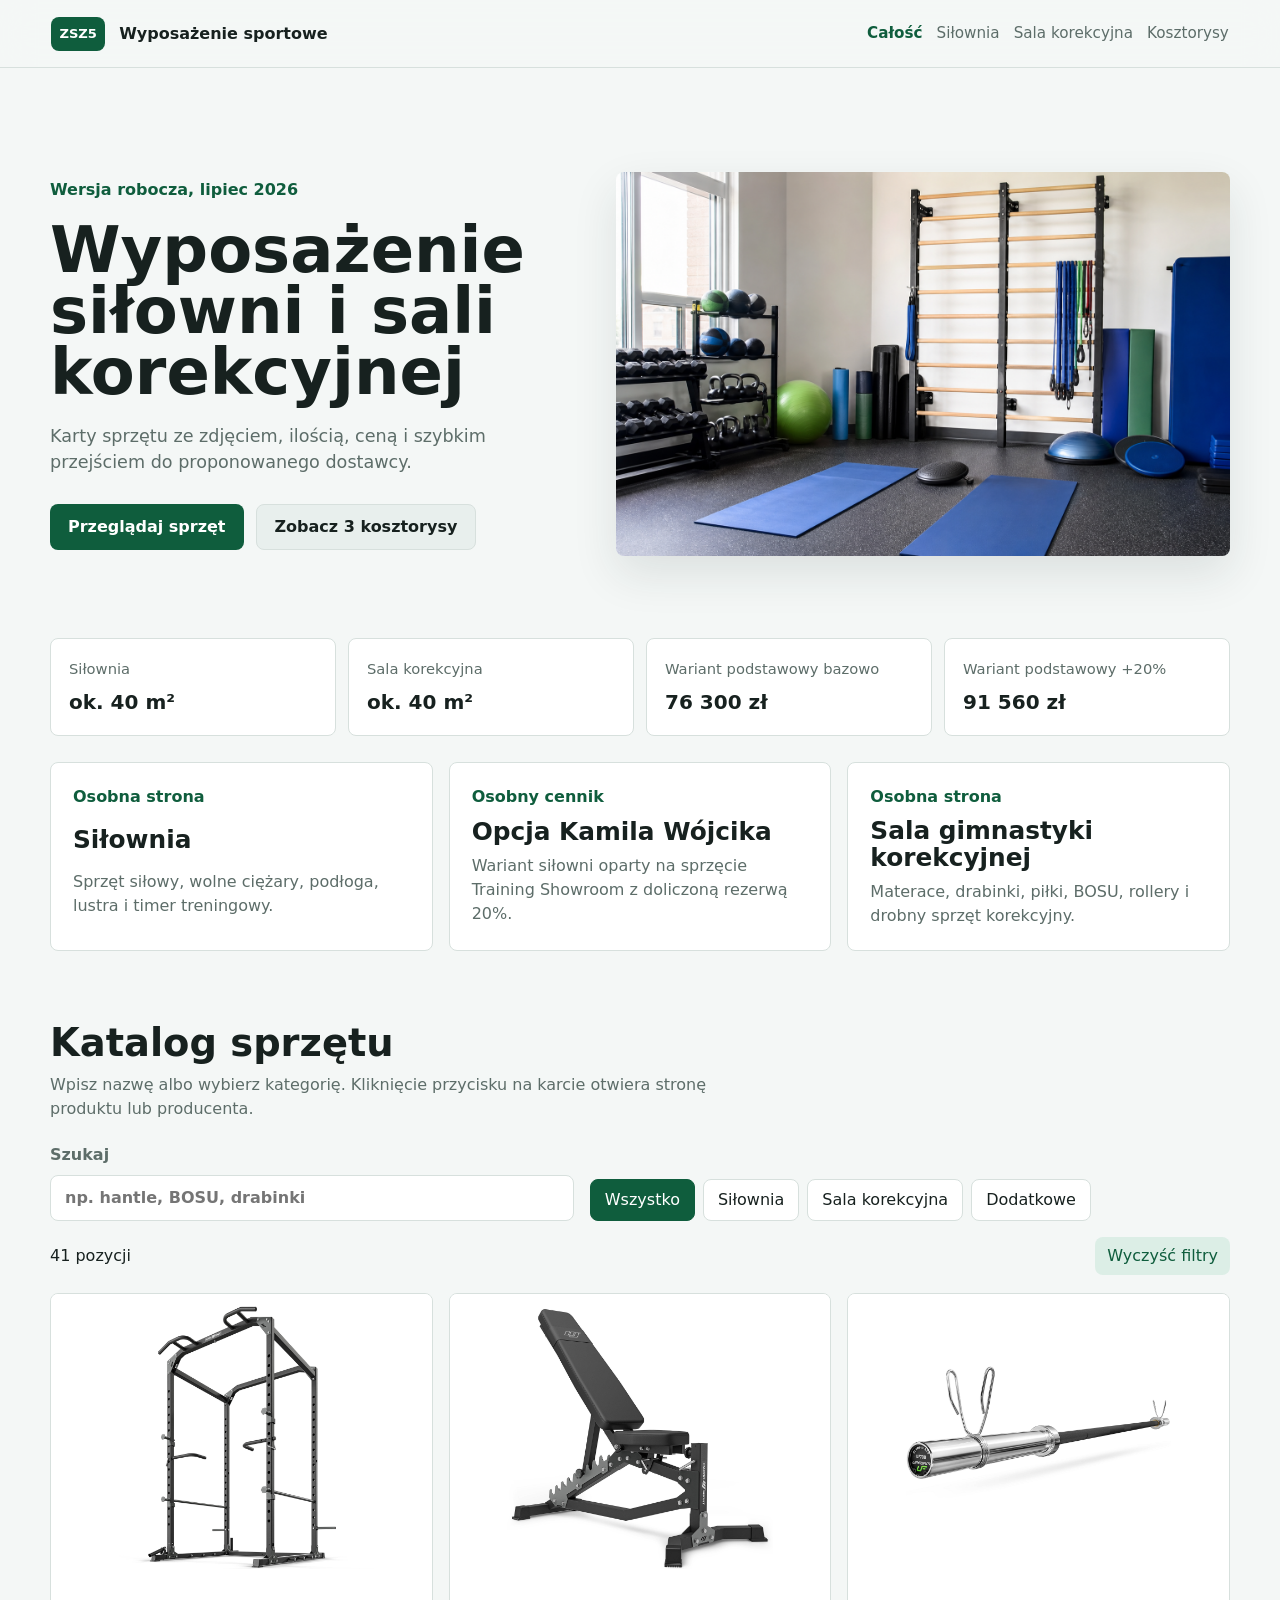
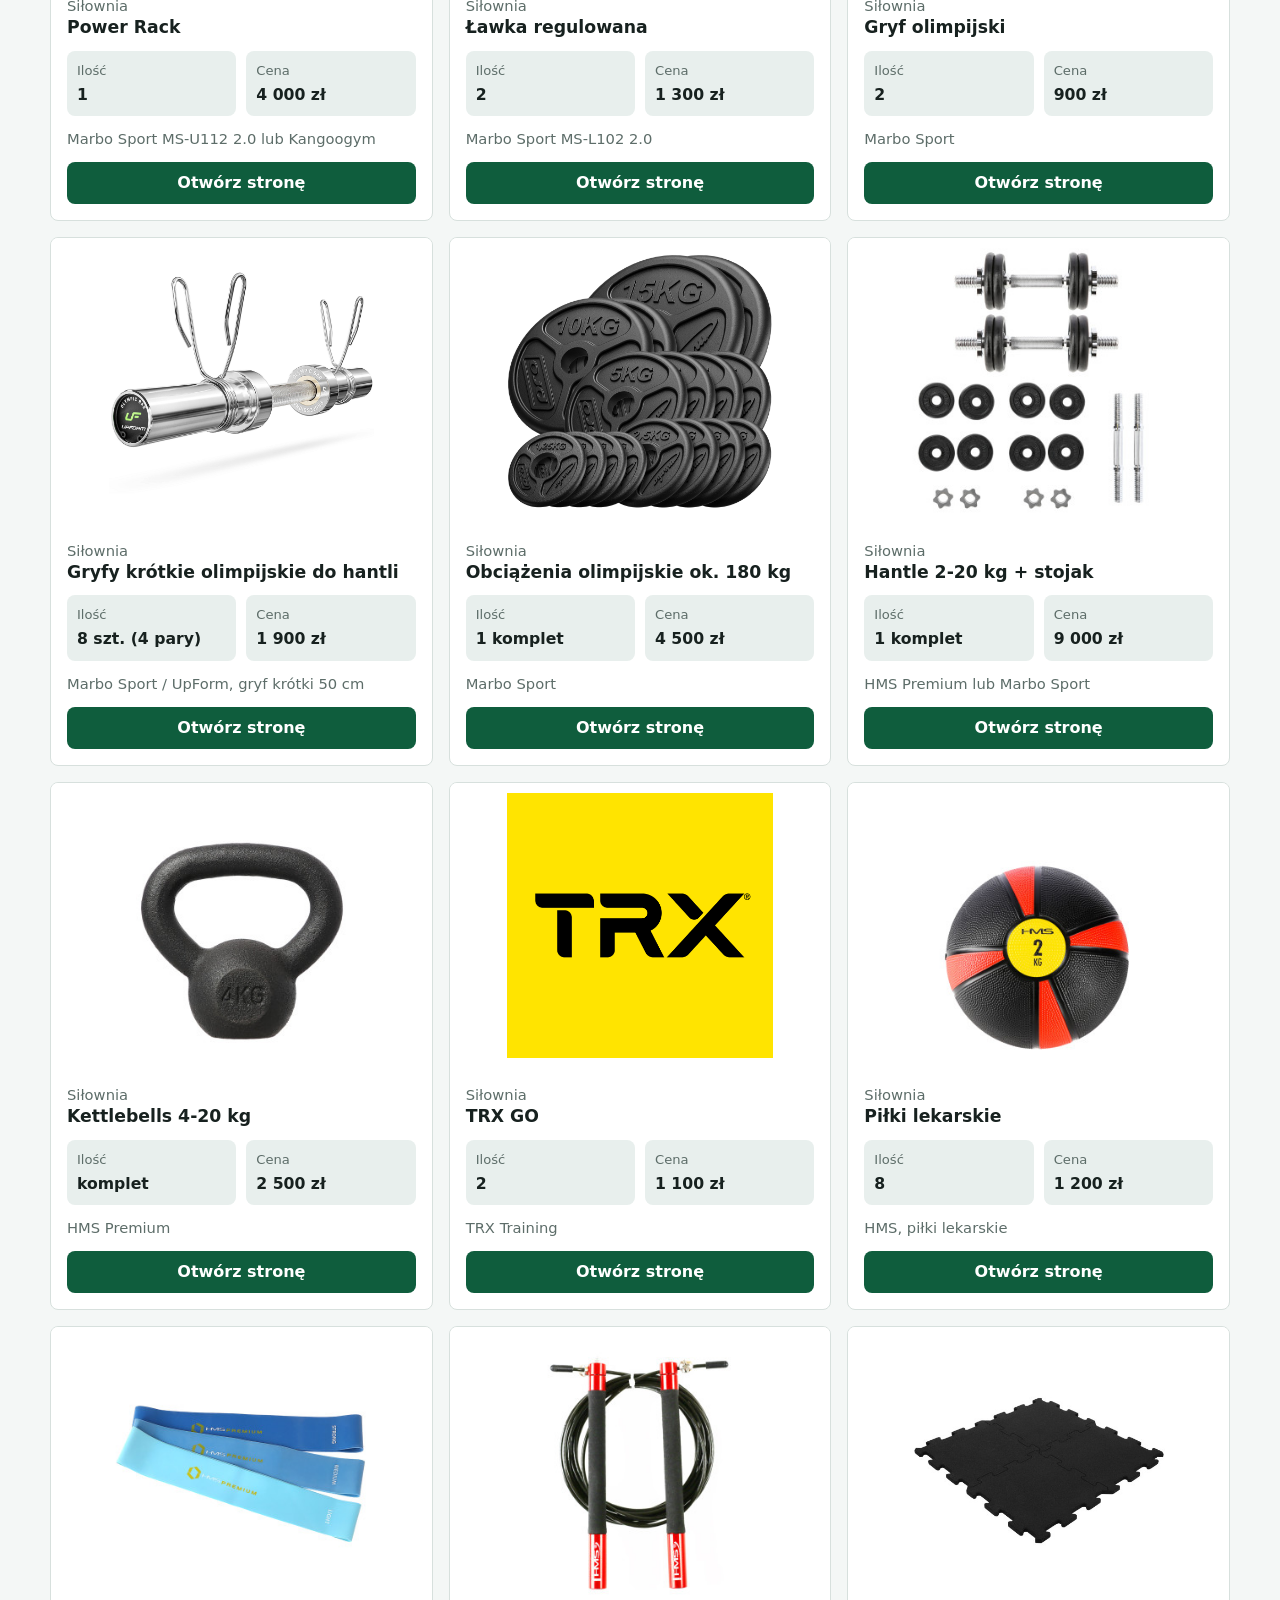
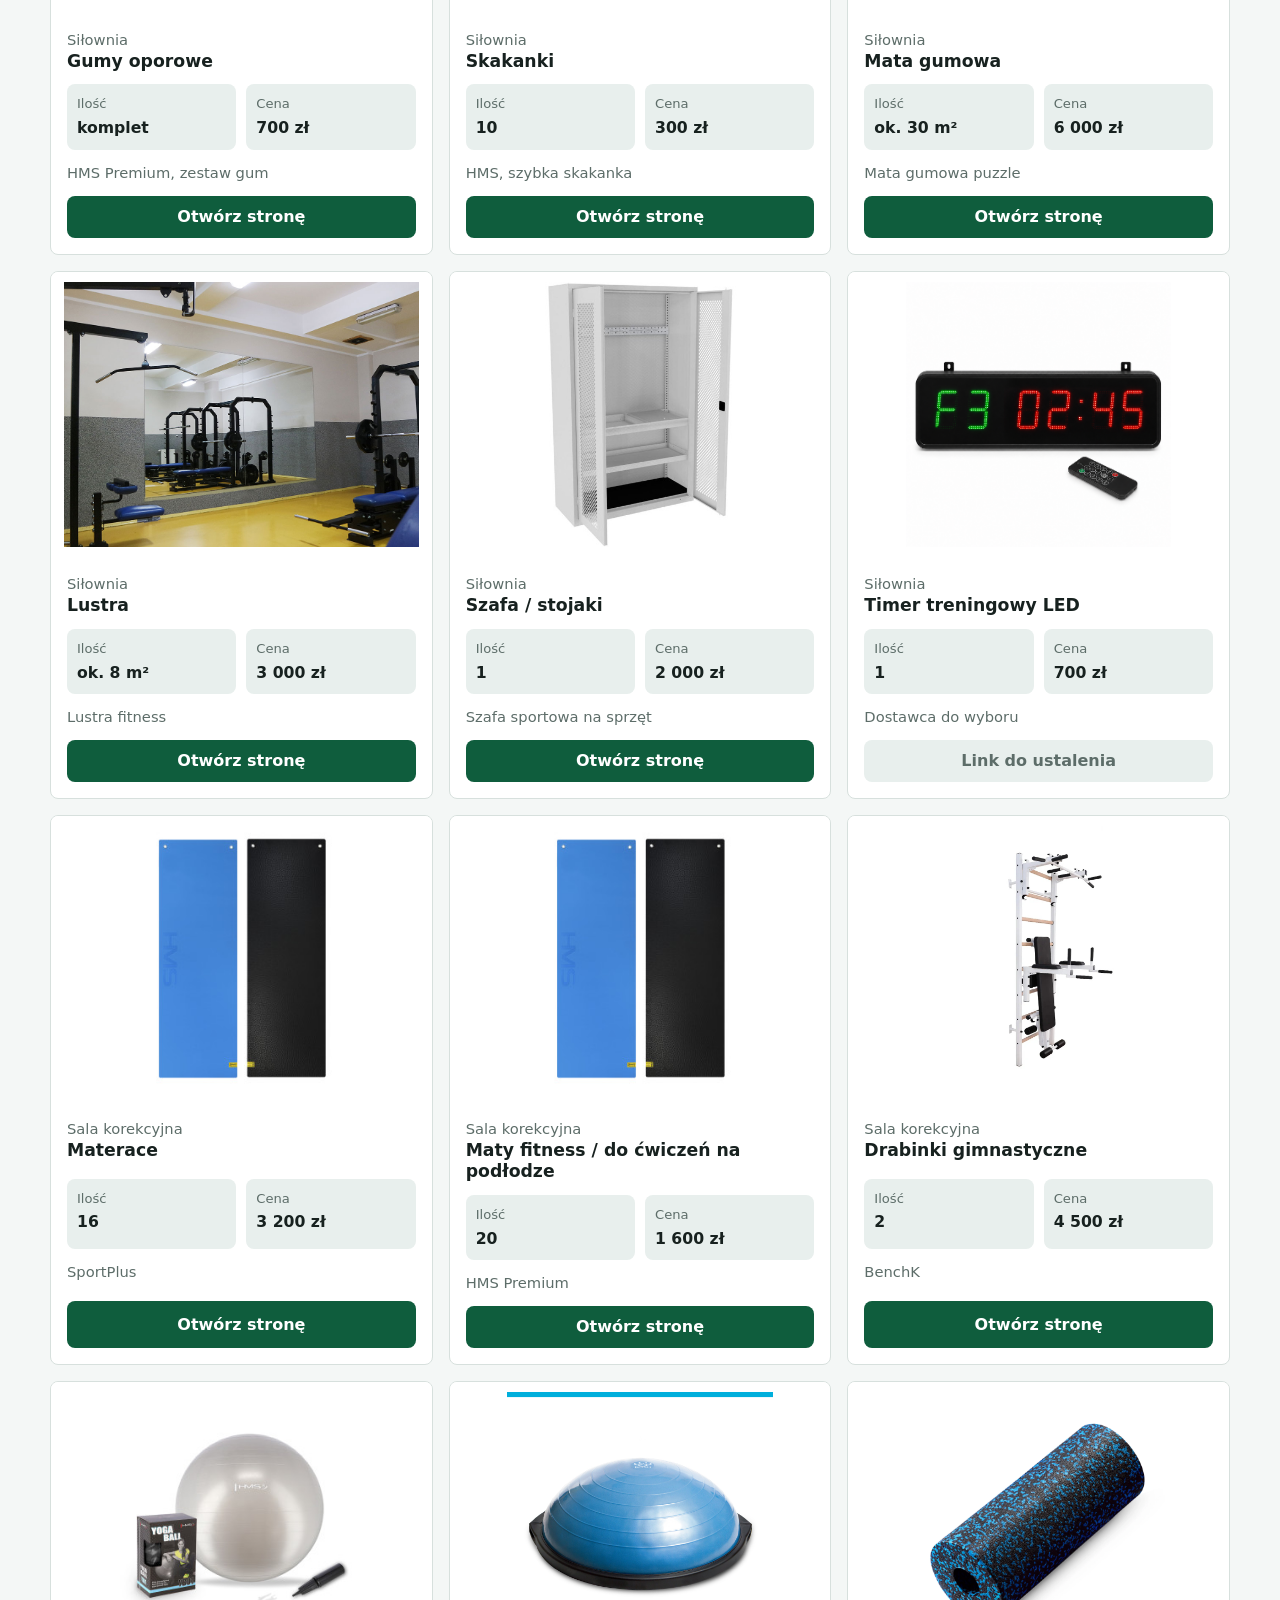
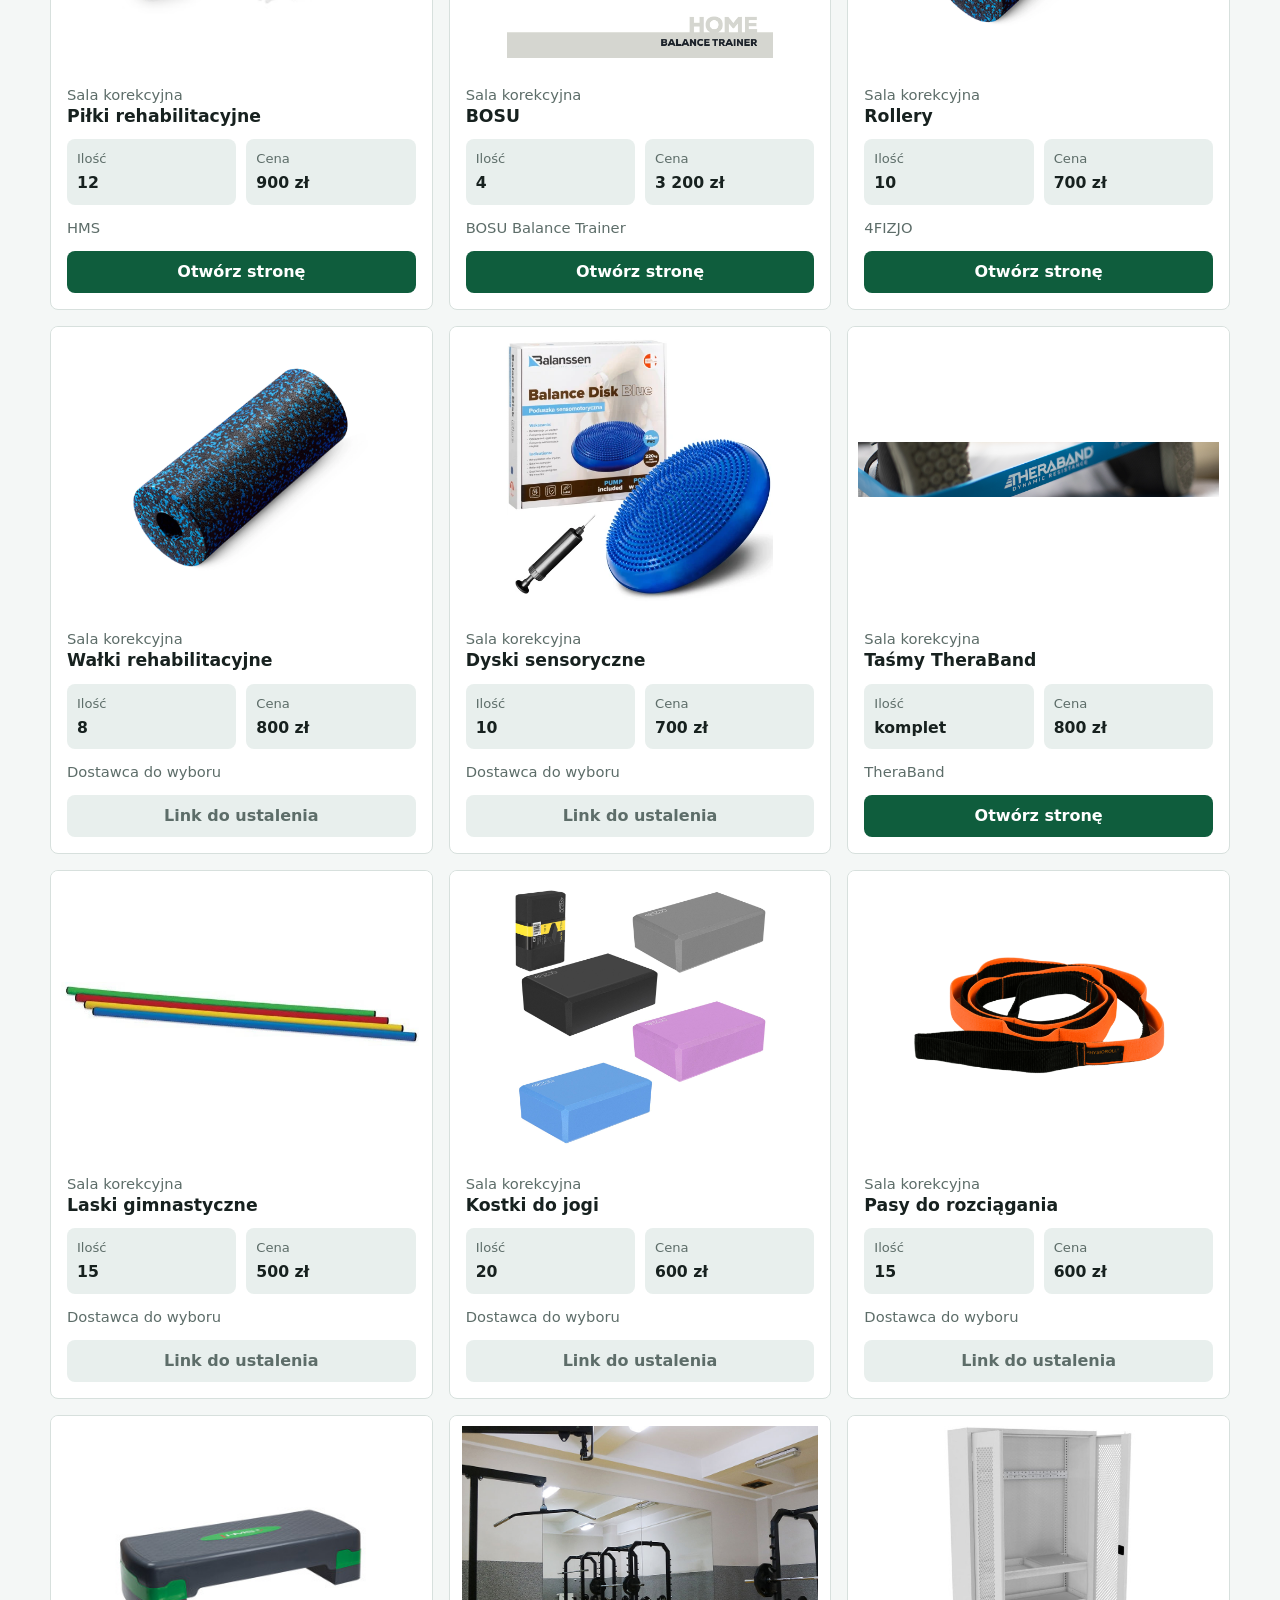
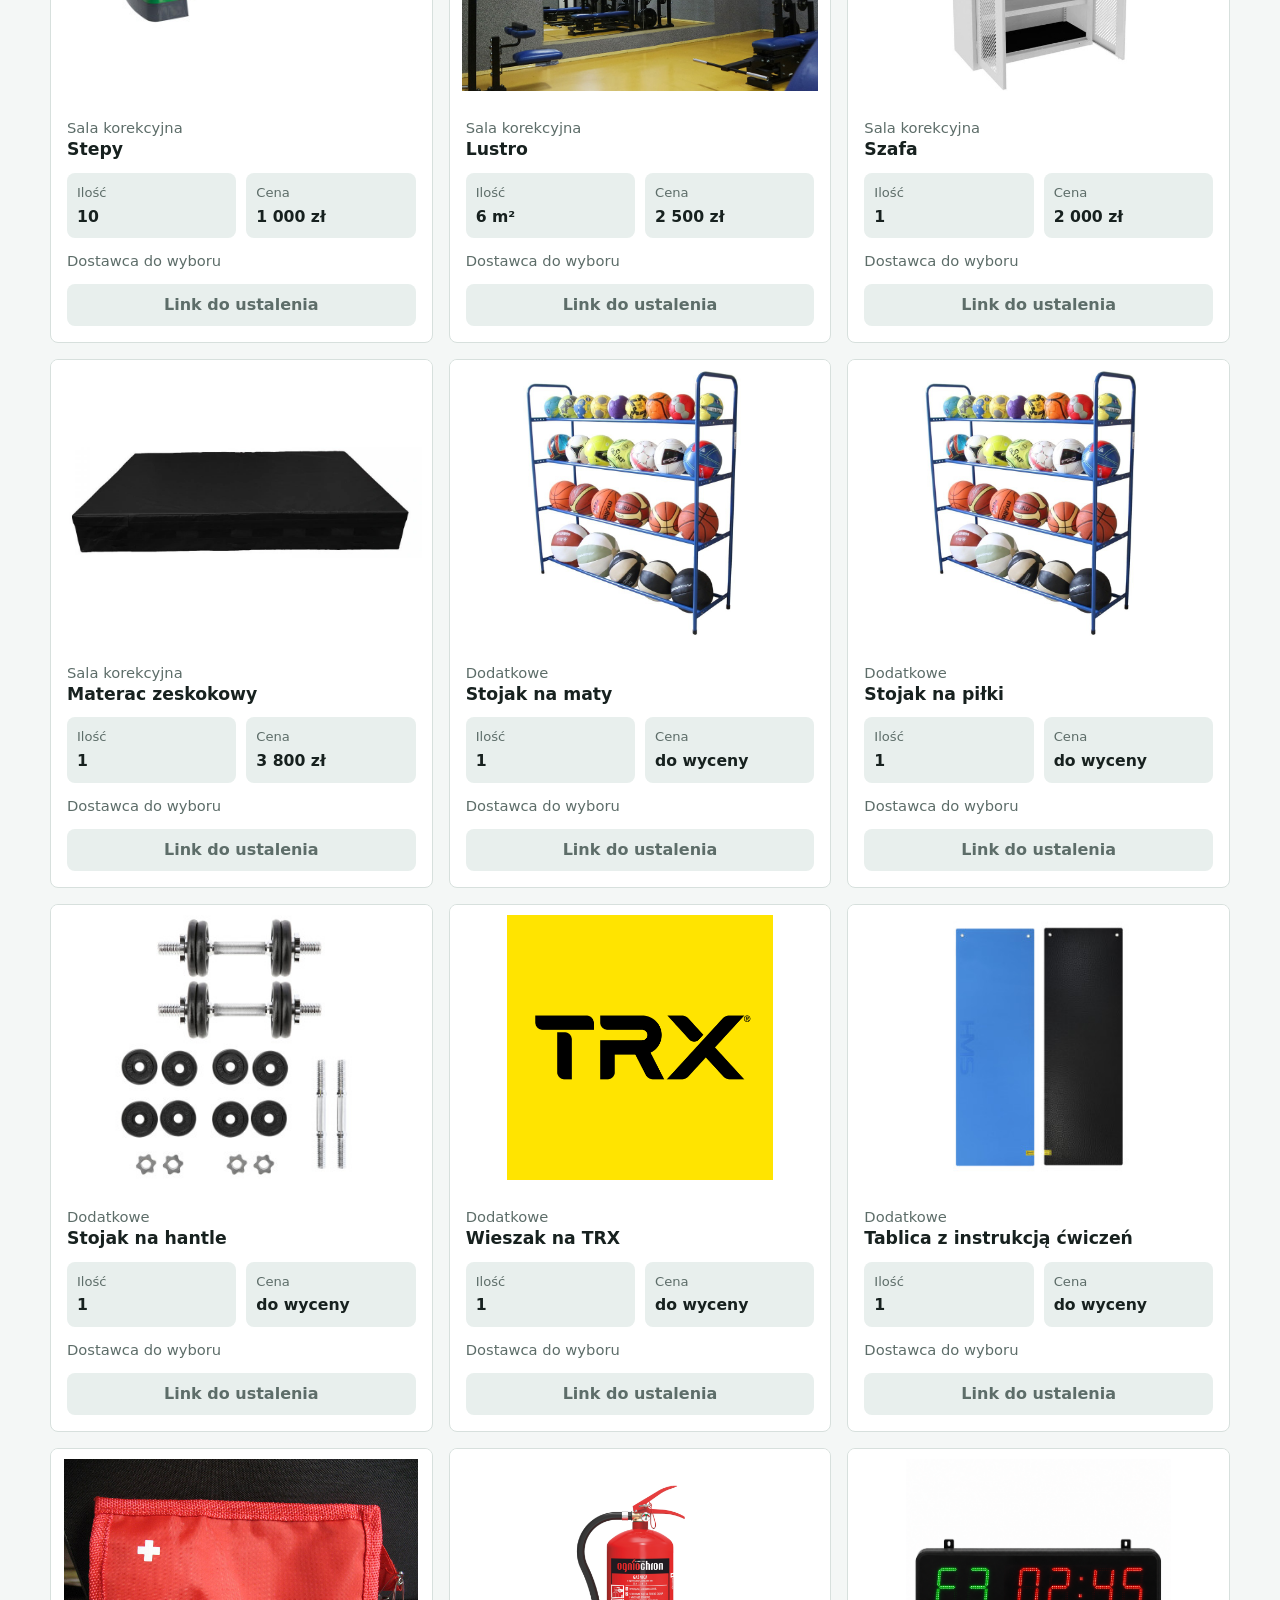
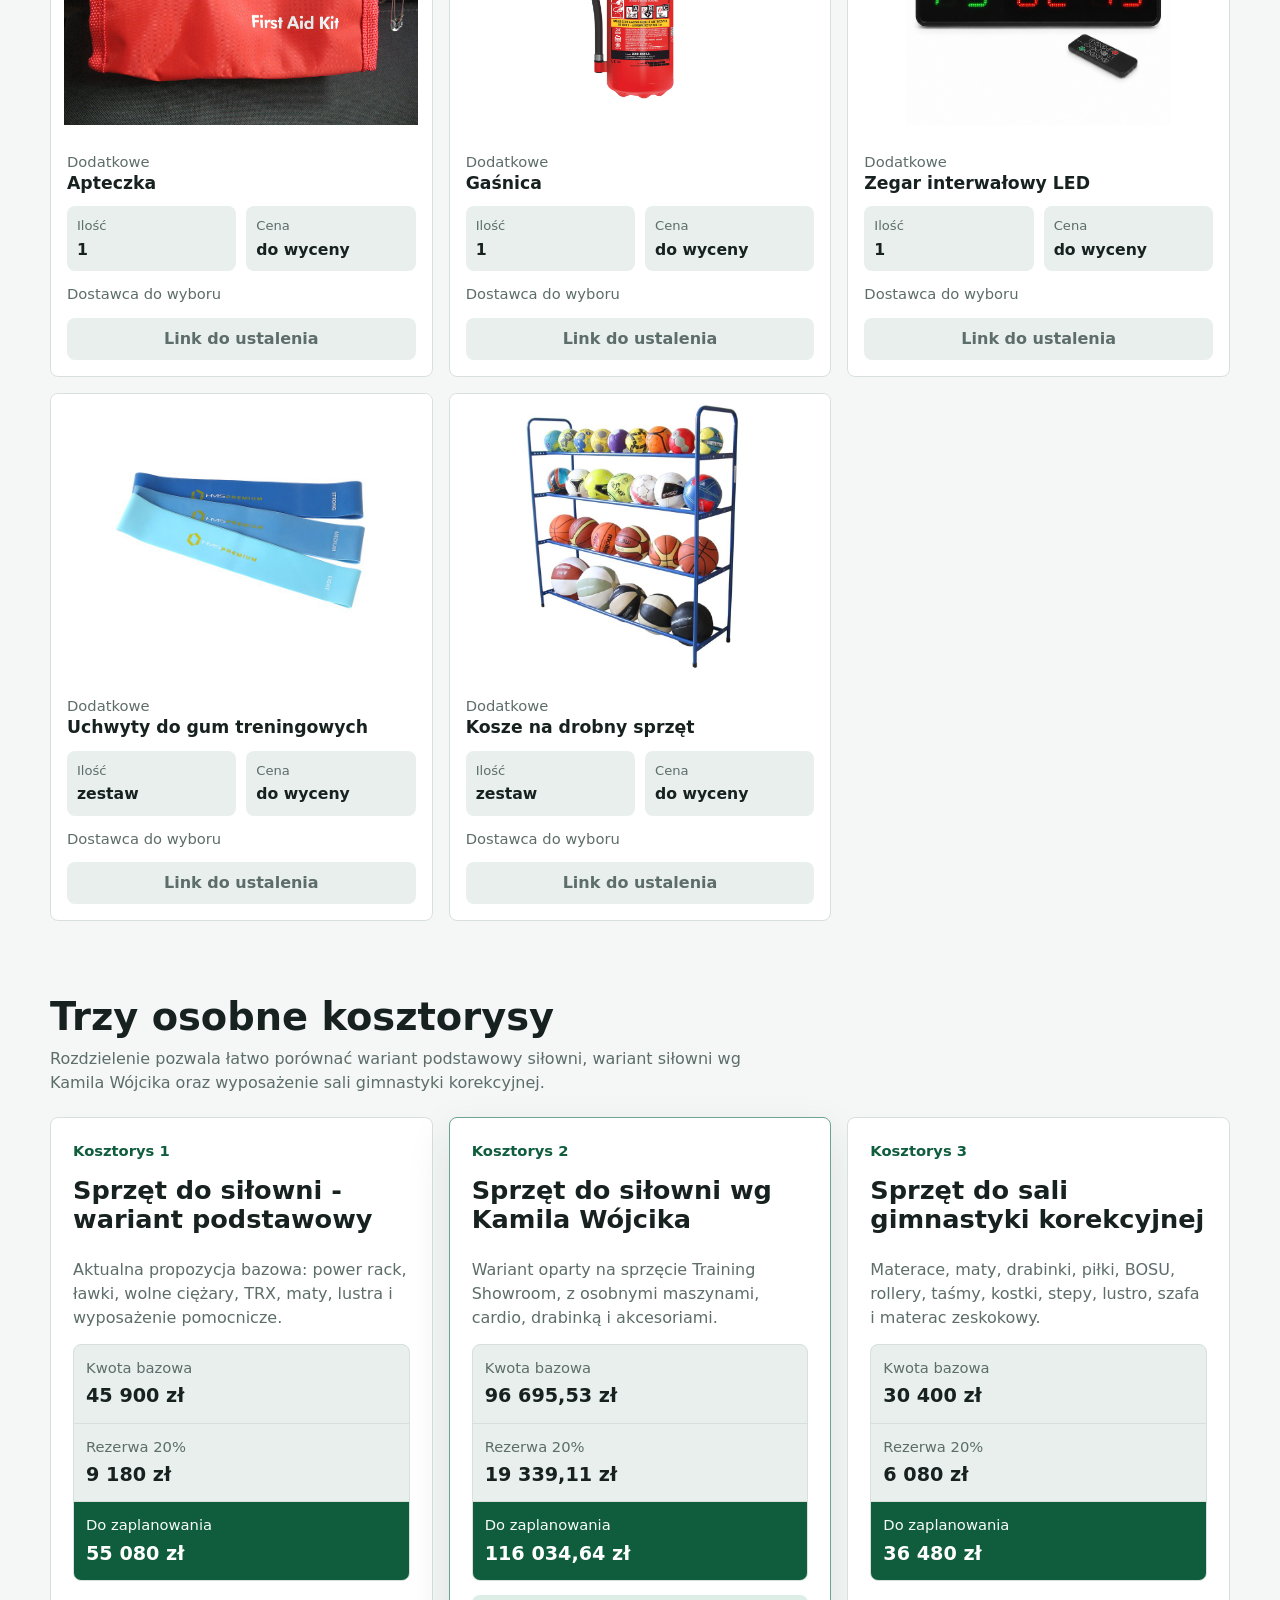
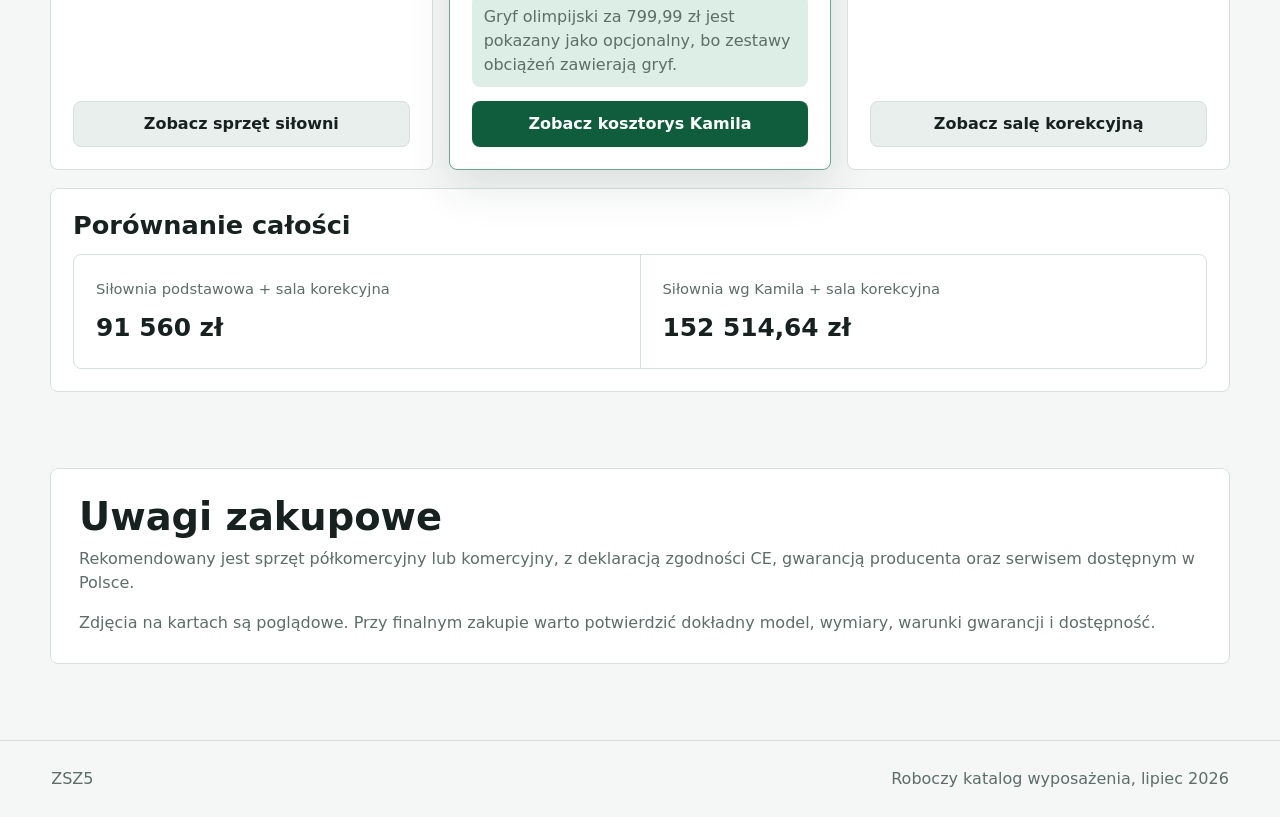
==== index.html @ 4d3b0d40 "Separate equipment cost estimates" ====
<!doctype html>
<html lang="pl">
  <head>
    <meta charset="utf-8">
    <meta name="viewport" content="width=device-width, initial-scale=1">
    <title>Wyposażenie siłowni i sali korekcyjnej ZSZ5</title>
    <meta
      name="description"
      content="Szybki katalog wyposażenia siłowni oraz sali gimnastyki korekcyjnej dla szkoły ponadpodstawowej."
    >
    <link rel="stylesheet" href="styles.css">
  </head>
  <body data-page="all">
    <header class="topbar">
      <a class="brand" href="index.html#top" aria-label="Przejdź na początek strony">
        <span class="brand-mark">ZSZ5</span>
        <span>Wyposażenie sportowe</span>
      </a>
      <nav aria-label="Główna nawigacja">
        <a class="active" href="index.html#sprzet">Całość</a>
        <a href="silownia.html">Siłownia</a>
        <a href="sala-gimnastyki.html">Sala korekcyjna</a>
        <a href="index.html#kosztorys">Kosztorysy</a>
      </nav>
    </header>

    <main id="top">
      <section class="hero">
        <div class="hero-copy">
          <p class="kicker">Wersja robocza, lipiec 2026</p>
          <h1>Wyposażenie siłowni i sali korekcyjnej</h1>
          <p class="lead">
            Karty sprzętu ze zdjęciem, ilością, ceną i szybkim przejściem do proponowanego dostawcy.
          </p>
          <div class="hero-actions">
            <a class="button primary" href="#sprzet">Przeglądaj sprzęt</a>
            <a class="button secondary" href="#kosztorys">Zobacz 3 kosztorysy</a>
          </div>
        </div>
        <figure class="hero-media">
          <img src="assets/images/hero-school-gym.png" alt="Sala ćwiczeń ze sprzętem siłowym i korekcyjnym">
        </figure>
      </section>

      <section class="summary" aria-label="Podsumowanie założeń">
        <article>
          <span>Siłownia</span>
          <strong>ok. 40 m²</strong>
        </article>
        <article>
          <span>Sala korekcyjna</span>
          <strong>ok. 40 m²</strong>
        </article>
        <article>
          <span>Wariant podstawowy bazowo</span>
          <strong>76 300 zł</strong>
        </article>
        <article>
          <span>Wariant podstawowy +20%</span>
          <strong>91 560 zł</strong>
        </article>
      </section>

      <section class="page-links" aria-label="Osobne strony katalogu">
        <a class="page-card" href="silownia.html">
          <span>Osobna strona</span>
          <strong>Siłownia</strong>
          <p>Sprzęt siłowy, wolne ciężary, podłoga, lustra i timer treningowy.</p>
        </a>
        <a class="page-card" href="silownia.html#cennik-kamila">
          <span>Osobny cennik</span>
          <strong>Opcja Kamila Wójcika</strong>
          <p>Wariant siłowni oparty na sprzęcie Training Showroom z doliczoną rezerwą 20%.</p>
        </a>
        <a class="page-card" href="sala-gimnastyki.html">
          <span>Osobna strona</span>
          <strong>Sala gimnastyki korekcyjnej</strong>
          <p>Materace, drabinki, piłki, BOSU, rollery i drobny sprzęt korekcyjny.</p>
        </a>
      </section>

      <section id="sprzet" class="catalog">
        <div class="section-head">
          <h2>Katalog sprzętu</h2>
          <p>
            Wpisz nazwę albo wybierz kategorię. Kliknięcie przycisku na karcie otwiera stronę produktu lub producenta.
          </p>
        </div>

        <div class="toolbar" aria-label="Filtry katalogu">
          <label class="search">
            <span>Szukaj</span>
            <input id="searchInput" type="search" placeholder="np. hantle, BOSU, drabinki">
          </label>
          <div class="filters" role="group" aria-label="Kategorie sprzętu">
            <button class="filter active" type="button" data-filter="all">Wszystko</button>
            <button class="filter" type="button" data-filter="silownia">Siłownia</button>
            <button class="filter" type="button" data-filter="korekcyjna">Sala korekcyjna</button>
            <button class="filter" type="button" data-filter="dodatkowe">Dodatkowe</button>
          </div>
        </div>

        <div class="catalog-meta">
          <span id="resultCount">0 pozycji</span>
          <button class="plain-button" type="button" id="resetFilters">Wyczyść filtry</button>
        </div>

        <div id="equipmentGrid" class="equipment-grid" aria-live="polite"></div>
      </section>

      <section id="kosztorys" class="budget">
        <div class="section-head">
          <h2>Trzy osobne kosztorysy</h2>
          <p>
            Rozdzielenie pozwala łatwo porównać wariant podstawowy siłowni, wariant siłowni wg Kamila Wójcika
            oraz wyposażenie sali gimnastyki korekcyjnej.
          </p>
        </div>

        <div class="cost-estimates">
          <article class="cost-card">
            <span class="cost-label">Kosztorys 1</span>
            <h3>Sprzęt do siłowni - wariant podstawowy</h3>
            <p>Aktualna propozycja bazowa: power rack, ławki, wolne ciężary, TRX, maty, lustra i wyposażenie pomocnicze.</p>
            <div class="cost-rows">
              <div>
                <span>Kwota bazowa</span>
                <strong>45 900 zł</strong>
              </div>
              <div>
                <span>Rezerwa 20%</span>
                <strong>9 180 zł</strong>
              </div>
              <div class="cost-total-row">
                <span>Do zaplanowania</span>
                <strong>55 080 zł</strong>
              </div>
            </div>
            <a class="button secondary" href="silownia.html">Zobacz sprzęt siłowni</a>
          </article>

          <article class="cost-card highlighted">
            <span class="cost-label">Kosztorys 2</span>
            <h3>Sprzęt do siłowni wg Kamila Wójcika</h3>
            <p>Wariant oparty na sprzęcie Training Showroom, z osobnymi maszynami, cardio, drabinką i akcesoriami.</p>
            <div class="cost-rows">
              <div>
                <span>Kwota bazowa</span>
                <strong>96 695,53 zł</strong>
              </div>
              <div>
                <span>Rezerwa 20%</span>
                <strong>19 339,11 zł</strong>
              </div>
              <div class="cost-total-row">
                <span>Do zaplanowania</span>
                <strong>116 034,64 zł</strong>
              </div>
            </div>
            <p class="cost-note">Gryf olimpijski za 799,99 zł jest pokazany jako opcjonalny, bo zestawy obciążeń zawierają gryf.</p>
            <a class="button primary" href="silownia.html#cennik-kamila">Zobacz kosztorys Kamila</a>
          </article>

          <article class="cost-card">
            <span class="cost-label">Kosztorys 3</span>
            <h3>Sprzęt do sali gimnastyki korekcyjnej</h3>
            <p>Materace, maty, drabinki, piłki, BOSU, rollery, taśmy, kostki, stepy, lustro, szafa i materac zeskokowy.</p>
            <div class="cost-rows">
              <div>
                <span>Kwota bazowa</span>
                <strong>30 400 zł</strong>
              </div>
              <div>
                <span>Rezerwa 20%</span>
                <strong>6 080 zł</strong>
              </div>
              <div class="cost-total-row">
                <span>Do zaplanowania</span>
                <strong>36 480 zł</strong>
              </div>
            </div>
            <a class="button secondary" href="sala-gimnastyki.html">Zobacz salę korekcyjną</a>
          </article>
        </div>

        <div class="budget-comparison" aria-label="Porównanie wariantów całkowitych">
          <h3>Porównanie całości</h3>
          <div class="budget-list">
            <div>
              <span>Siłownia podstawowa + sala korekcyjna</span>
              <strong>91 560 zł</strong>
            </div>
            <div>
              <span>Siłownia wg Kamila + sala korekcyjna</span>
              <strong>152 514,64 zł</strong>
            </div>
          </div>
        </div>
      </section>

      <section id="uwagi" class="notes">
        <h2>Uwagi zakupowe</h2>
        <p>
          Rekomendowany jest sprzęt półkomercyjny lub komercyjny, z deklaracją zgodności CE, gwarancją producenta
          oraz serwisem dostępnym w Polsce.
        </p>
        <p>
          Zdjęcia na kartach są poglądowe. Przy finalnym zakupie warto potwierdzić dokładny model, wymiary,
          warunki gwarancji i dostępność.
        </p>
      </section>
    </main>

    <footer class="footer">
      <span>ZSZ5</span>
      <span>Roboczy katalog wyposażenia, lipiec 2026</span>
    </footer>

    <script src="script.js"></script>
  </body>
</html>
---- styles.css ----
:root {
  color-scheme: light dark;
  --bg: #f4f7f6;
  --surface: #ffffff;
  --surface-soft: #e8efed;
  --text: #17211f;
  --muted: #5d6d69;
  --line: #d7e0dd;
  --accent: #16734d;
  --accent-strong: #0f5d3d;
  --accent-soft: #dceee6;
  --blue: #315f8d;
  --shadow: 0 18px 45px rgba(28, 48, 42, 0.11);
  --radius: 8px;
}

@media (prefers-color-scheme: dark) {
  :root {
    --bg: #101715;
    --surface: #17211f;
    --surface-soft: #20302c;
    --text: #edf4f1;
    --muted: #aab8b4;
    --line: #334541;
    --accent: #5ec18e;
    --accent-strong: #8dd7ad;
    --accent-soft: #1f3d31;
    --blue: #89afd1;
    --shadow: 0 18px 45px rgba(0, 0, 0, 0.25);
  }
}

* {
  box-sizing: border-box;
}

html {
  scroll-behavior: smooth;
}

body {
  margin: 0;
  background: var(--bg);
  color: var(--text);
  font-family:
    ui-sans-serif,
    system-ui,
    -apple-system,
    BlinkMacSystemFont,
    "Segoe UI",
    sans-serif;
  line-height: 1.5;
}

a {
  color: inherit;
}

button,
input {
  font: inherit;
}

.topbar {
  position: sticky;
  top: 0;
  z-index: 3;
  min-height: 68px;
  display: flex;
  align-items: center;
  justify-content: space-between;
  gap: 24px;
  padding: 14px clamp(18px, 4vw, 52px);
  background: color-mix(in srgb, var(--bg) 88%, transparent);
  border-bottom: 1px solid var(--line);
  backdrop-filter: blur(16px);
}

.brand,
.topbar nav {
  display: flex;
  align-items: center;
  gap: 14px;
  flex-wrap: wrap;
}

.brand {
  text-decoration: none;
  font-weight: 750;
}

.brand-mark {
  display: inline-grid;
  min-width: 54px;
  height: 34px;
  place-items: center;
  border-radius: var(--radius);
  color: #ffffff;
  background: var(--accent-strong);
  font-size: 0.82rem;
  letter-spacing: 0;
}

.topbar nav a {
  color: var(--muted);
  font-size: 0.95rem;
  text-decoration: none;
}

.topbar nav a:hover {
  color: var(--text);
}

.topbar nav a.active {
  color: var(--accent-strong);
  font-weight: 750;
}

main {
  width: min(1180px, calc(100% - 36px));
  margin: 0 auto;
}

.hero {
  min-height: 560px;
  display: grid;
  grid-template-columns: minmax(0, 0.9fr) minmax(420px, 1.1fr);
  gap: clamp(26px, 5vw, 64px);
  align-items: center;
  padding: clamp(32px, 5vw, 58px) 0 26px;
}

.hero-copy {
  max-width: 620px;
}

.hero > *,
.toolbar > *,
.budget-layout > *,
.cost-estimates > * {
  min-width: 0;
}

.kicker {
  margin: 0 0 18px;
  color: var(--accent-strong);
  font-weight: 750;
}

h1,
h2,
h3,
p {
  margin-top: 0;
}

h1 {
  max-width: 11ch;
  margin-bottom: 20px;
  font-size: clamp(2.55rem, 5vw, 4.9rem);
  line-height: 0.95;
  letter-spacing: 0;
}

h2 {
  margin-bottom: 10px;
  font-size: clamp(1.7rem, 3vw, 2.6rem);
  line-height: 1.05;
  letter-spacing: 0;
}

h3 {
  margin-bottom: 10px;
  font-size: clamp(1.25rem, 2vw, 1.65rem);
  line-height: 1.12;
  letter-spacing: 0;
}

.lead {
  max-width: 48ch;
  margin-bottom: 28px;
  color: var(--muted);
  font-size: 1.1rem;
}

.hero-actions {
  display: flex;
  flex-wrap: wrap;
  gap: 12px;
}

.button,
.plain-button,
.filter,
.equipment-link {
  border: 0;
  border-radius: var(--radius);
  cursor: pointer;
  transition:
    transform 160ms ease,
    background 160ms ease,
    border-color 160ms ease;
}

.button {
  display: inline-flex;
  min-height: 46px;
  align-items: center;
  justify-content: center;
  padding: 0 18px;
  font-weight: 750;
  text-decoration: none;
  white-space: nowrap;
}

.button:active,
.plain-button:active,
.filter:active,
.equipment-link:active {
  transform: translateY(1px);
}

.primary {
  color: #ffffff;
  background: var(--accent-strong);
}

.secondary {
  color: var(--text);
  background: var(--surface-soft);
  border: 1px solid var(--line);
}

.hero-media {
  margin: 0;
  overflow: hidden;
  border-radius: var(--radius);
  box-shadow: var(--shadow);
}

.hero-media img {
  display: block;
  width: 100%;
  aspect-ratio: 16 / 10;
  object-fit: cover;
}

.compact-hero {
  min-height: 480px;
}

.compact-hero .hero-media img {
  object-fit: contain;
  padding: 18px;
  background: #ffffff;
}

.summary {
  display: grid;
  grid-template-columns: repeat(4, minmax(0, 1fr));
  gap: 12px;
  margin: 10px 0 64px;
}

.summary article,
.budget-total,
.budget-list,
.page-card,
.equipment-card,
.notes,
.kamil-pricing,
.cost-card,
.budget-comparison,
.price-summary article,
.pricing-table-wrap {
  border: 1px solid var(--line);
  border-radius: var(--radius);
  background: var(--surface);
}

.summary article {
  padding: 18px;
}

.summary span,
.budget-total span,
.budget-list span,
.cost-label,
.cost-rows span,
.equipment-meta,
.equipment-category,
.source-note,
.price-summary span,
.pricing-table td span,
.footnote {
  color: var(--muted);
  font-size: 0.92rem;
}

.summary strong {
  display: block;
  margin-top: 6px;
  font-size: 1.25rem;
}

.page-links {
  display: grid;
  grid-template-columns: repeat(3, minmax(0, 1fr));
  gap: 16px;
  margin: -38px 0 72px;
}

.page-card {
  display: grid;
  gap: 8px;
  padding: 22px;
  color: inherit;
  text-decoration: none;
}

.page-card span {
  color: var(--accent-strong);
  font-weight: 750;
}

.page-card strong {
  font-size: 1.55rem;
  line-height: 1.1;
}

.page-card p {
  margin-bottom: 0;
  color: var(--muted);
}

.page-card:hover {
  border-color: var(--accent);
}

.catalog,
.budget,
.notes,
.kamil-pricing {
  margin-bottom: 76px;
}

.section-head {
  max-width: 720px;
  margin-bottom: 22px;
}

.section-head p,
.notes p {
  color: var(--muted);
}

.toolbar {
  display: grid;
  grid-template-columns: minmax(240px, 0.9fr) minmax(320px, 1.1fr);
  gap: 16px;
  align-items: end;
  margin-bottom: 16px;
}

.toolbar-actions {
  display: flex;
  flex-wrap: wrap;
  gap: 10px;
  justify-content: flex-end;
}

.search {
  display: grid;
  gap: 8px;
  color: var(--muted);
  font-weight: 700;
}

.search input {
  width: 100%;
  min-height: 46px;
  padding: 0 14px;
  color: var(--text);
  background: var(--surface);
  border: 1px solid var(--line);
  border-radius: var(--radius);
  outline: none;
}

.search input:focus {
  border-color: var(--accent);
  box-shadow: 0 0 0 3px color-mix(in srgb, var(--accent) 25%, transparent);
}

.filters {
  display: flex;
  flex-wrap: wrap;
  gap: 8px;
}

.filter {
  min-height: 42px;
  padding: 0 14px;
  color: var(--text);
  background: var(--surface);
  border: 1px solid var(--line);
}

.filter.active {
  color: #ffffff;
  background: var(--accent-strong);
  border-color: var(--accent-strong);
}

.catalog-meta {
  display: flex;
  align-items: center;
  justify-content: space-between;
  gap: 16px;
  margin-bottom: 18px;
}

.plain-button {
  min-height: 38px;
  padding: 0 12px;
  color: var(--accent-strong);
  background: var(--accent-soft);
}

.equipment-grid {
  display: grid;
  grid-template-columns: repeat(3, minmax(0, 1fr));
  gap: 16px;
}

.cost-estimates {
  display: grid;
  grid-template-columns: repeat(3, minmax(0, 1fr));
  gap: 16px;
  margin-bottom: 18px;
}

.cost-card {
  display: flex;
  flex-direction: column;
  gap: 14px;
  padding: 22px;
}

.cost-card.highlighted {
  border-color: color-mix(in srgb, var(--accent) 55%, var(--line));
  box-shadow: var(--shadow);
}

.cost-card p {
  margin-bottom: 0;
  color: var(--muted);
}

.cost-card .button {
  margin-top: auto;
}

.cost-label {
  color: var(--accent-strong);
  font-weight: 800;
}

.cost-rows {
  display: grid;
  gap: 1px;
  overflow: hidden;
  border: 1px solid var(--line);
  border-radius: var(--radius);
  background: var(--line);
}

.cost-rows div {
  padding: 12px;
  background: var(--surface-soft);
}

.cost-rows span {
  display: block;
}

.cost-rows strong {
  display: block;
  margin-top: 3px;
  font-size: 1.2rem;
}

.cost-total-row {
  color: #ffffff;
  background: var(--accent-strong) !important;
}

.cost-total-row span {
  color: color-mix(in srgb, #ffffff 82%, var(--accent-soft));
}

.cost-note {
  padding: 10px 12px;
  border-radius: var(--radius);
  background: var(--accent-soft);
}

.budget-comparison {
  padding: 22px;
}

.budget-comparison h3 {
  margin-bottom: 14px;
}

.equipment-card {
  overflow: hidden;
  display: grid;
  grid-template-rows: auto 1fr;
}

.equipment-card img {
  width: 100%;
  aspect-ratio: 4 / 3;
  object-fit: contain;
  padding: 10px;
  background: #ffffff;
}

.equipment-body {
  display: grid;
  gap: 12px;
  padding: 16px;
}

.equipment-title {
  margin: 0;
  font-size: 1.08rem;
  line-height: 1.25;
}

.equipment-details {
  display: grid;
  grid-template-columns: 1fr 1fr;
  gap: 10px;
}

.equipment-details div {
  padding: 10px;
  border-radius: var(--radius);
  background: var(--surface-soft);
}

.equipment-details span {
  display: block;
  color: var(--muted);
  font-size: 0.82rem;
}

.equipment-details strong {
  display: block;
  margin-top: 2px;
  font-size: 0.98rem;
}

.equipment-link {
  display: inline-flex;
  min-height: 42px;
  align-items: center;
  justify-content: center;
  padding: 0 14px;
  color: #ffffff;
  background: var(--accent-strong);
  font-weight: 750;
  text-align: center;
  text-decoration: none;
}

.equipment-link.disabled {
  cursor: default;
  color: var(--muted);
  background: var(--surface-soft);
}

.kamil-pricing {
  padding: clamp(20px, 4vw, 34px);
}

.price-summary {
  display: grid;
  grid-template-columns: repeat(3, minmax(0, 1fr));
  gap: 12px;
  margin: 18px 0;
}

.price-summary article {
  padding: 18px;
}

.price-summary strong {
  display: block;
  margin-top: 6px;
  font-size: clamp(1.35rem, 2.6vw, 2rem);
  line-height: 1.1;
}

.pricing-table-wrap {
  overflow-x: auto;
  margin-bottom: 22px;
}

.pricing-table {
  width: 100%;
  min-width: 780px;
  border-collapse: collapse;
}

.pricing-table th,
.pricing-table td {
  padding: 14px;
  text-align: left;
  border-bottom: 1px solid var(--line);
  vertical-align: top;
}

.pricing-table th {
  color: var(--muted);
  font-size: 0.82rem;
  text-transform: uppercase;
}

.pricing-table td:first-child {
  font-weight: 750;
}

.pricing-table td span {
  display: block;
  margin-top: 3px;
  font-weight: 400;
}

.pricing-table a {
  color: var(--accent-strong);
  font-weight: 750;
  text-decoration: none;
}

.pricing-table tr:last-child td {
  border-bottom: 0;
}

.kamil-grid {
  margin-top: 18px;
}

.kamil-card .equipment-category {
  display: flex;
  align-items: center;
  justify-content: space-between;
  gap: 8px;
}

.tag {
  display: inline-flex;
  min-height: 24px;
  align-items: center;
  padding: 0 8px;
  color: var(--accent-strong);
  background: var(--accent-soft);
  border-radius: 999px;
  font-size: 0.76rem;
  font-weight: 750;
}

.footnote {
  margin: 20px 0 0;
}

.budget-layout {
  display: grid;
  grid-template-columns: 0.8fr 1.2fr;
  gap: 16px;
}

.budget-total {
  padding: 26px;
}

.budget-total strong {
  display: block;
  margin: 8px 0 12px;
  font-size: clamp(2.4rem, 5vw, 4.5rem);
  line-height: 1;
}

.budget-total p {
  color: var(--muted);
}

.budget-list {
  display: grid;
  grid-template-columns: repeat(2, minmax(0, 1fr));
  gap: 1px;
  overflow: hidden;
  background: var(--line);
}

.budget-list div {
  padding: 22px;
  background: var(--surface);
}

.budget-list strong {
  display: block;
  margin-top: 8px;
  font-size: 1.55rem;
}

.notes {
  padding: 28px;
}

.notes p:last-child {
  margin-bottom: 0;
}

.footer {
  display: flex;
  justify-content: space-between;
  gap: 20px;
  padding: 26px clamp(18px, 4vw, 52px);
  color: var(--muted);
  border-top: 1px solid var(--line);
}

.empty {
  grid-column: 1 / -1;
  padding: 28px;
  color: var(--muted);
  border: 1px dashed var(--line);
  border-radius: var(--radius);
  background: var(--surface);
}

@media (max-width: 920px) {
  .hero,
  .toolbar,
  .budget-layout,
  .cost-estimates {
    grid-template-columns: 1fr;
  }

  .hero {
    min-height: auto;
  }

  h1 {
    max-width: 12ch;
  }

  .summary,
  .page-links,
  .price-summary,
  .equipment-grid {
    grid-template-columns: repeat(2, minmax(0, 1fr));
  }
}

@media (max-width: 640px) {
  .topbar {
    position: static;
    align-items: flex-start;
    flex-direction: column;
  }

  .topbar nav {
    align-self: stretch;
    justify-content: flex-start;
    gap: 16px;
  }

  main {
    width: min(100% - 24px, 1180px);
  }

  .summary,
  .page-links,
  .price-summary,
  .equipment-grid,
  .budget-list {
    grid-template-columns: 1fr;
  }

  .catalog-meta,
  .footer {
    align-items: flex-start;
    flex-direction: column;
  }

  .equipment-details {
    grid-template-columns: 1fr;
  }

  .lead {
    max-width: 33ch;
    font-size: 1rem;
  }
}
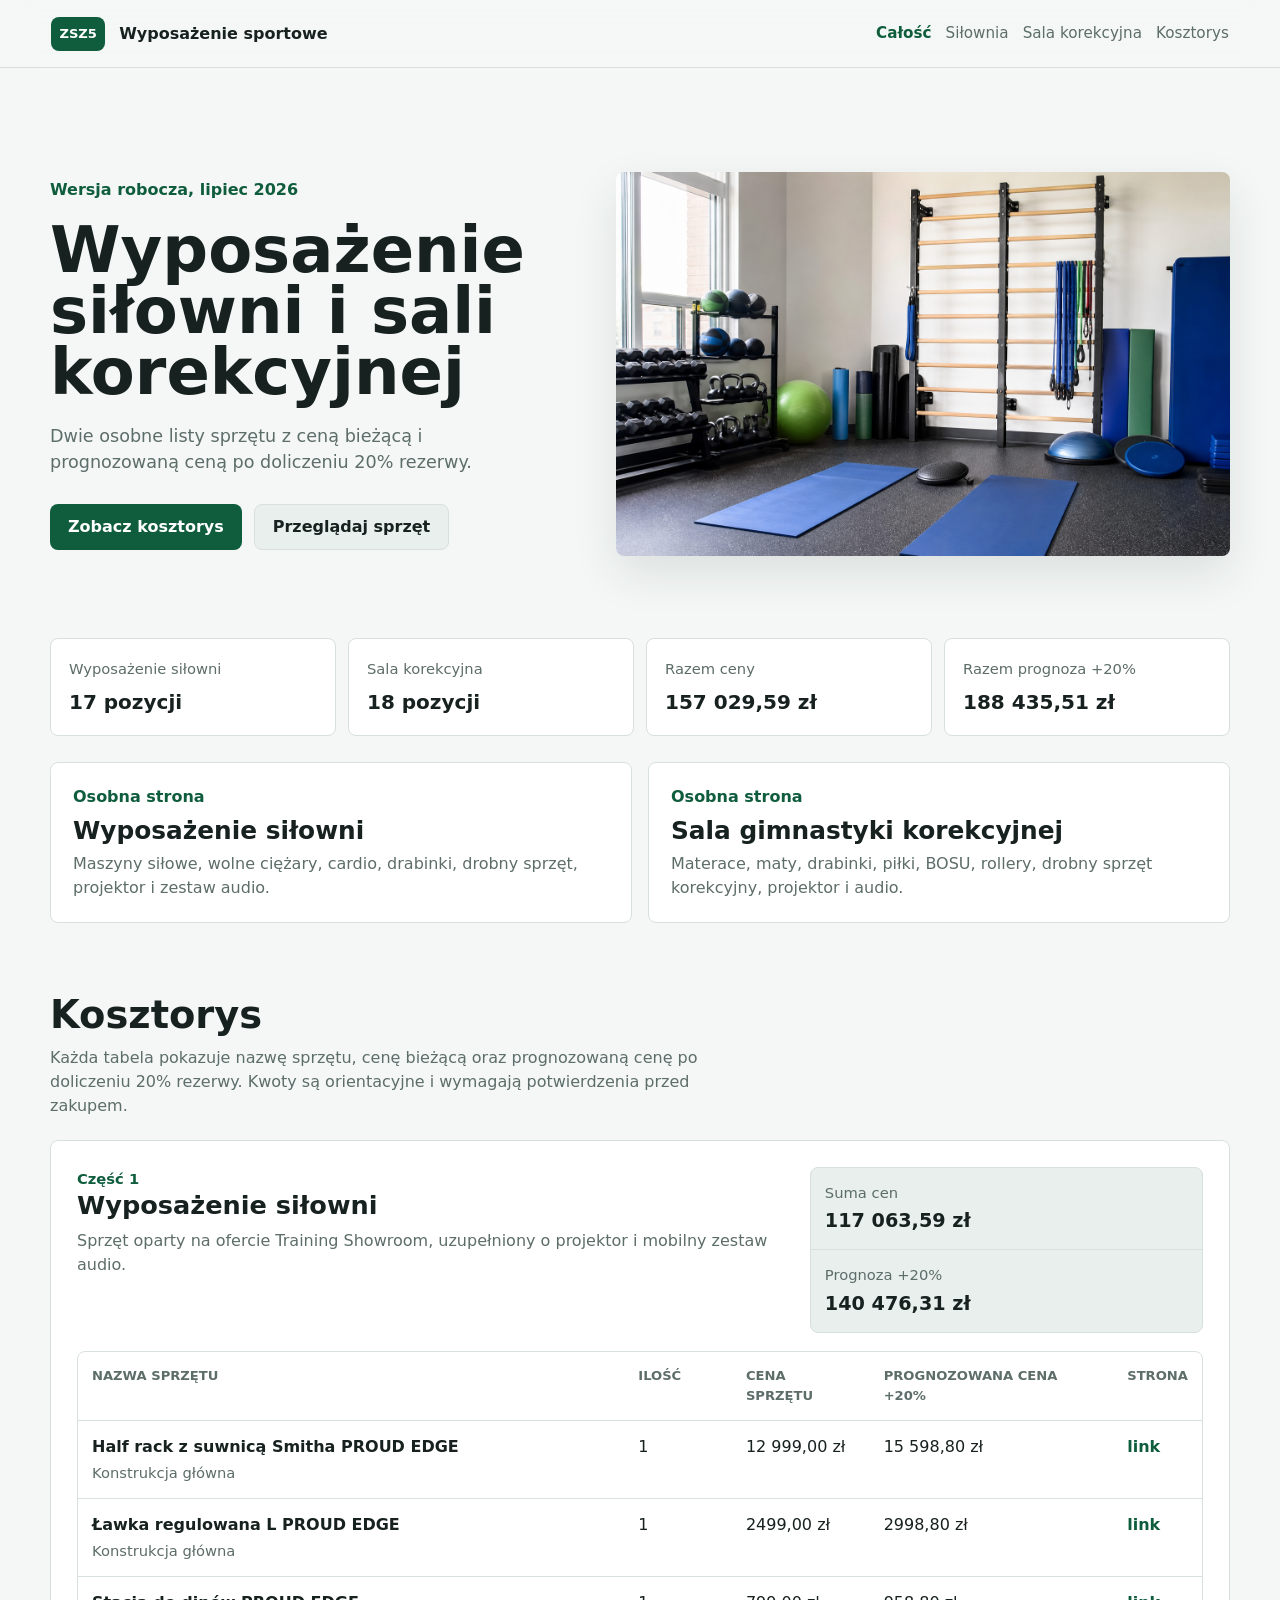
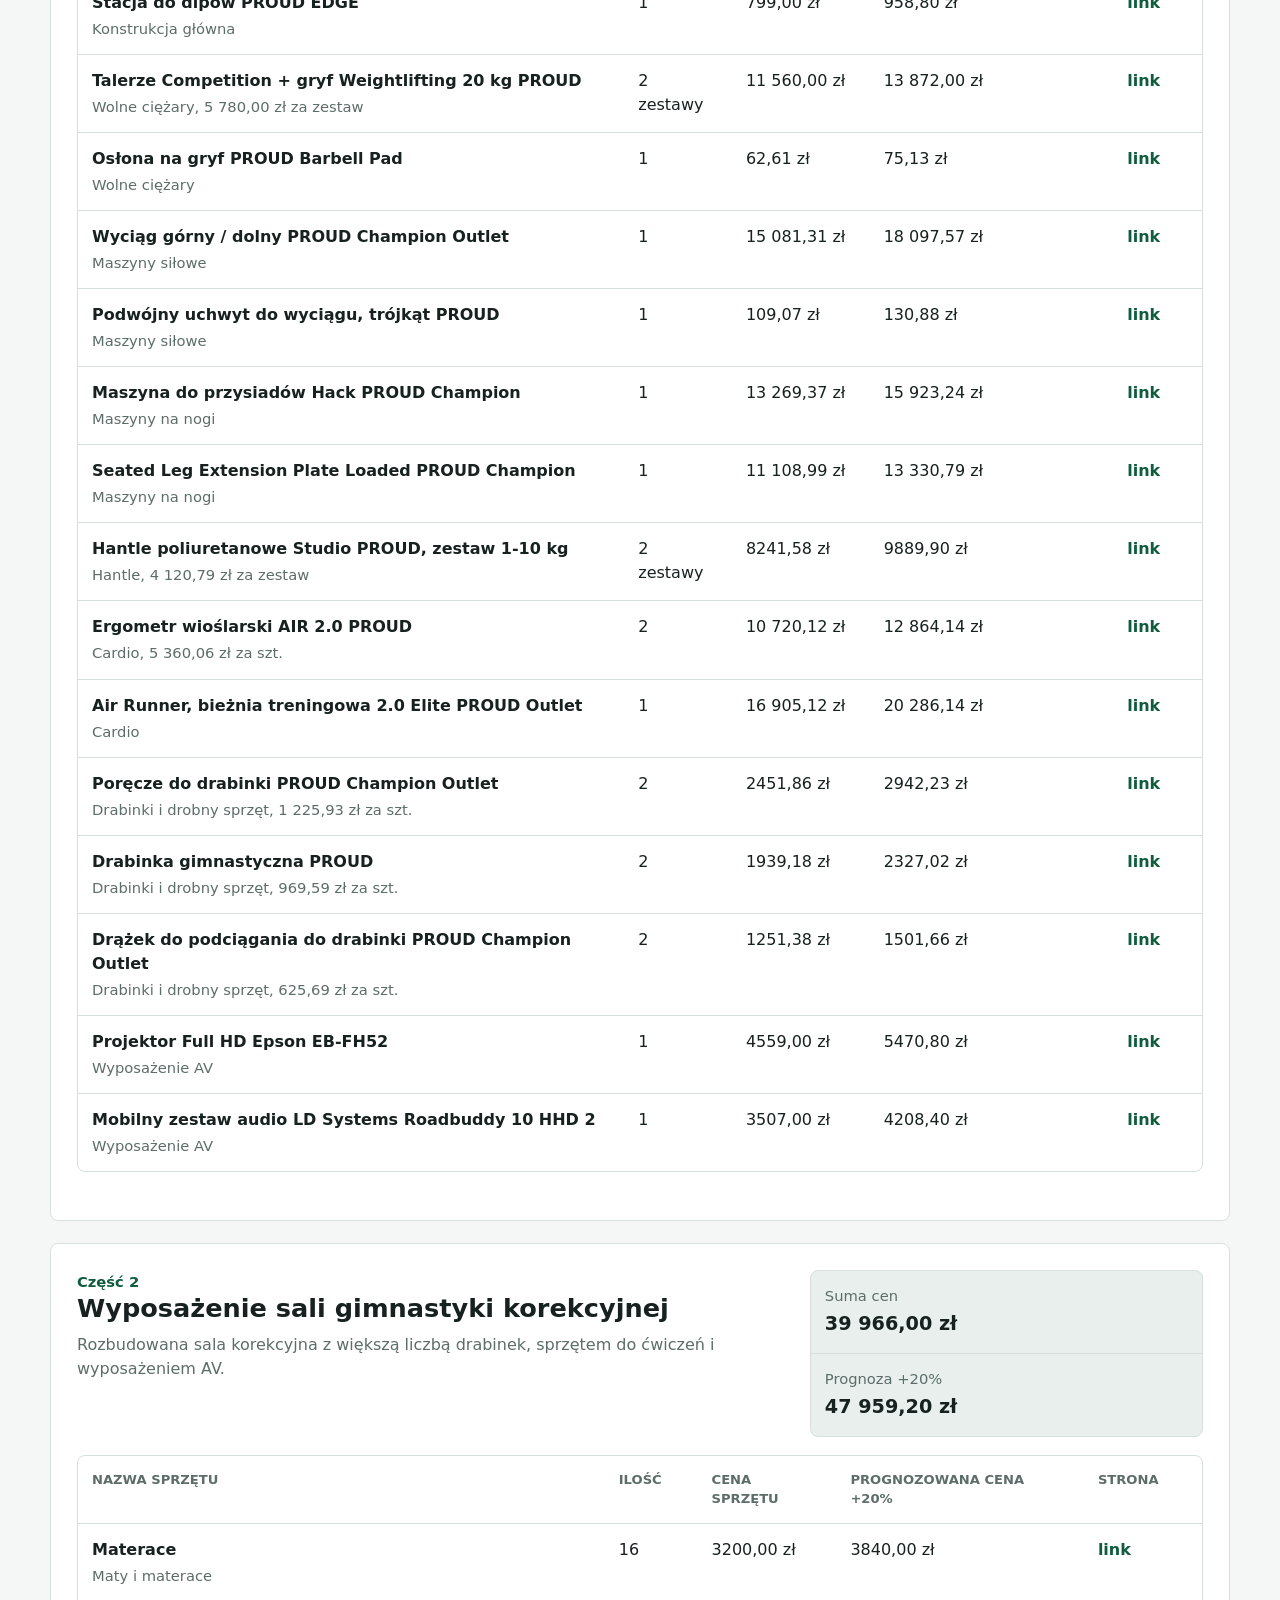
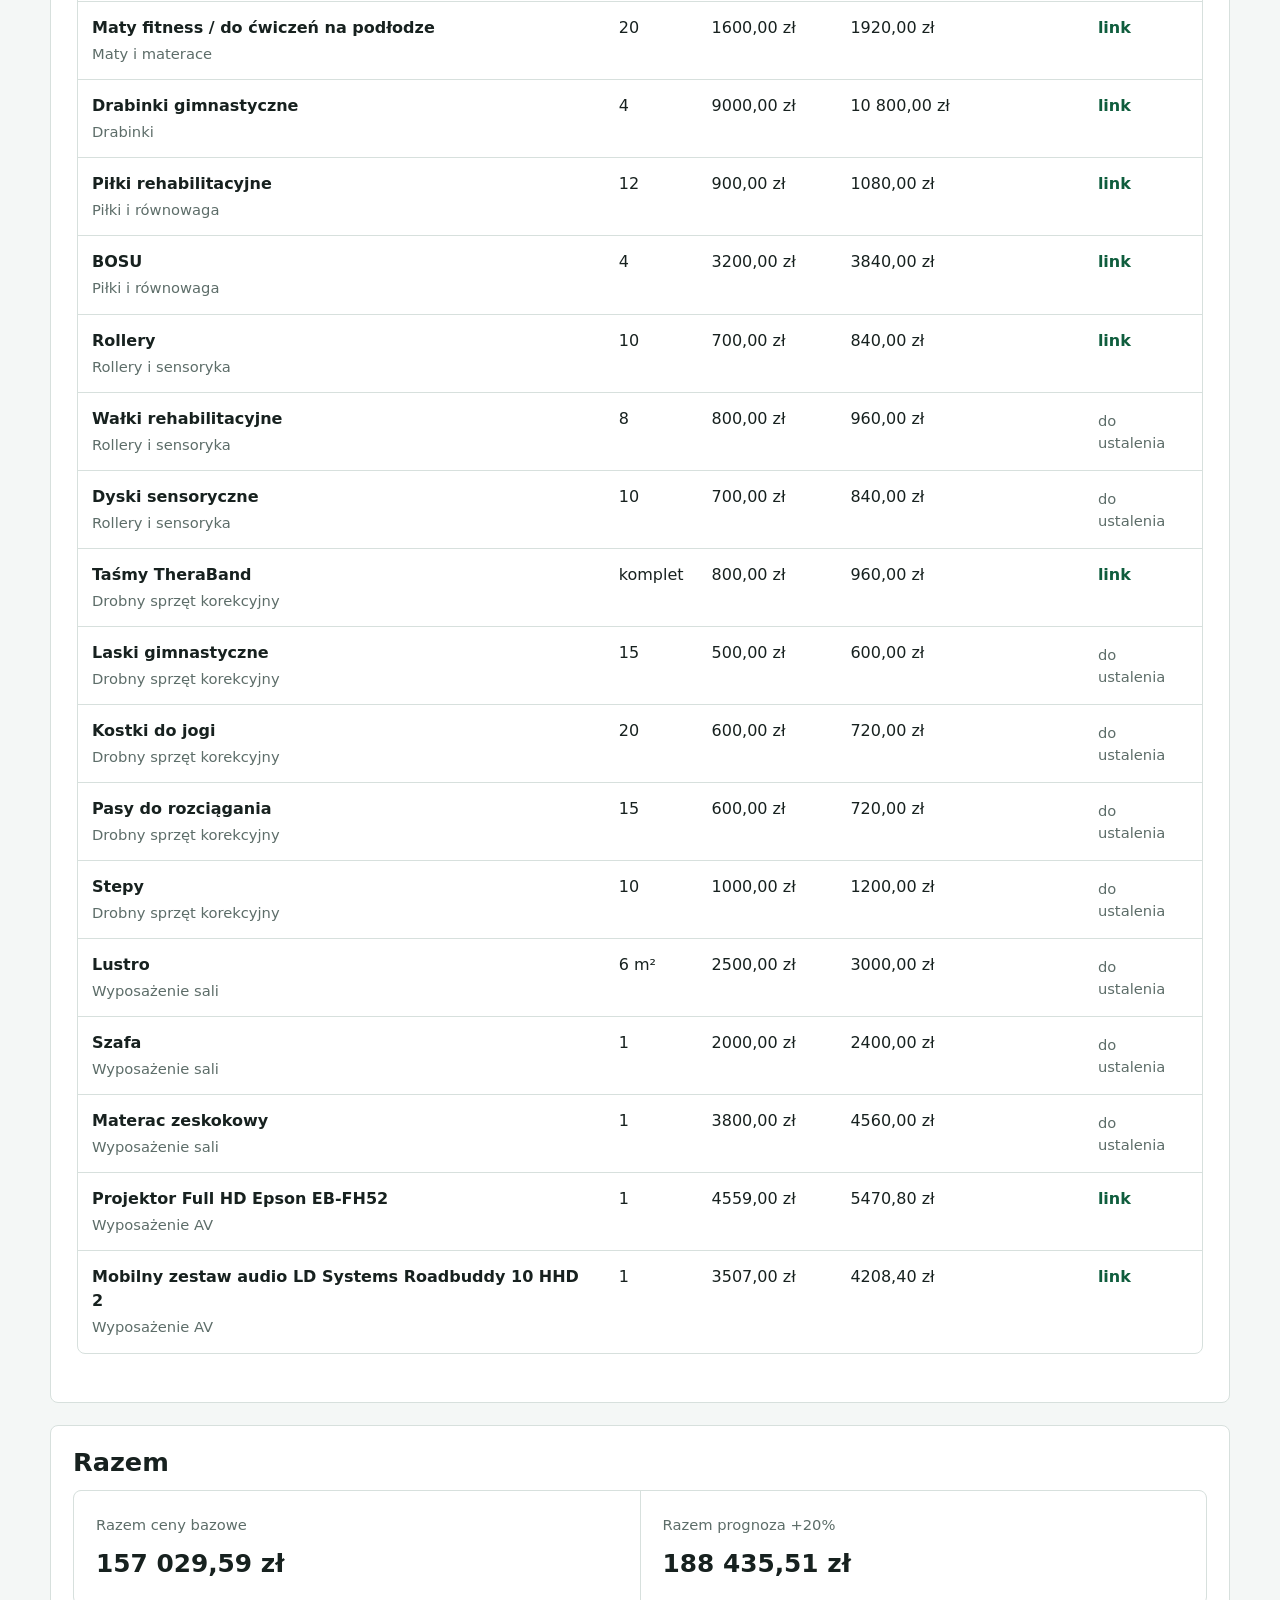
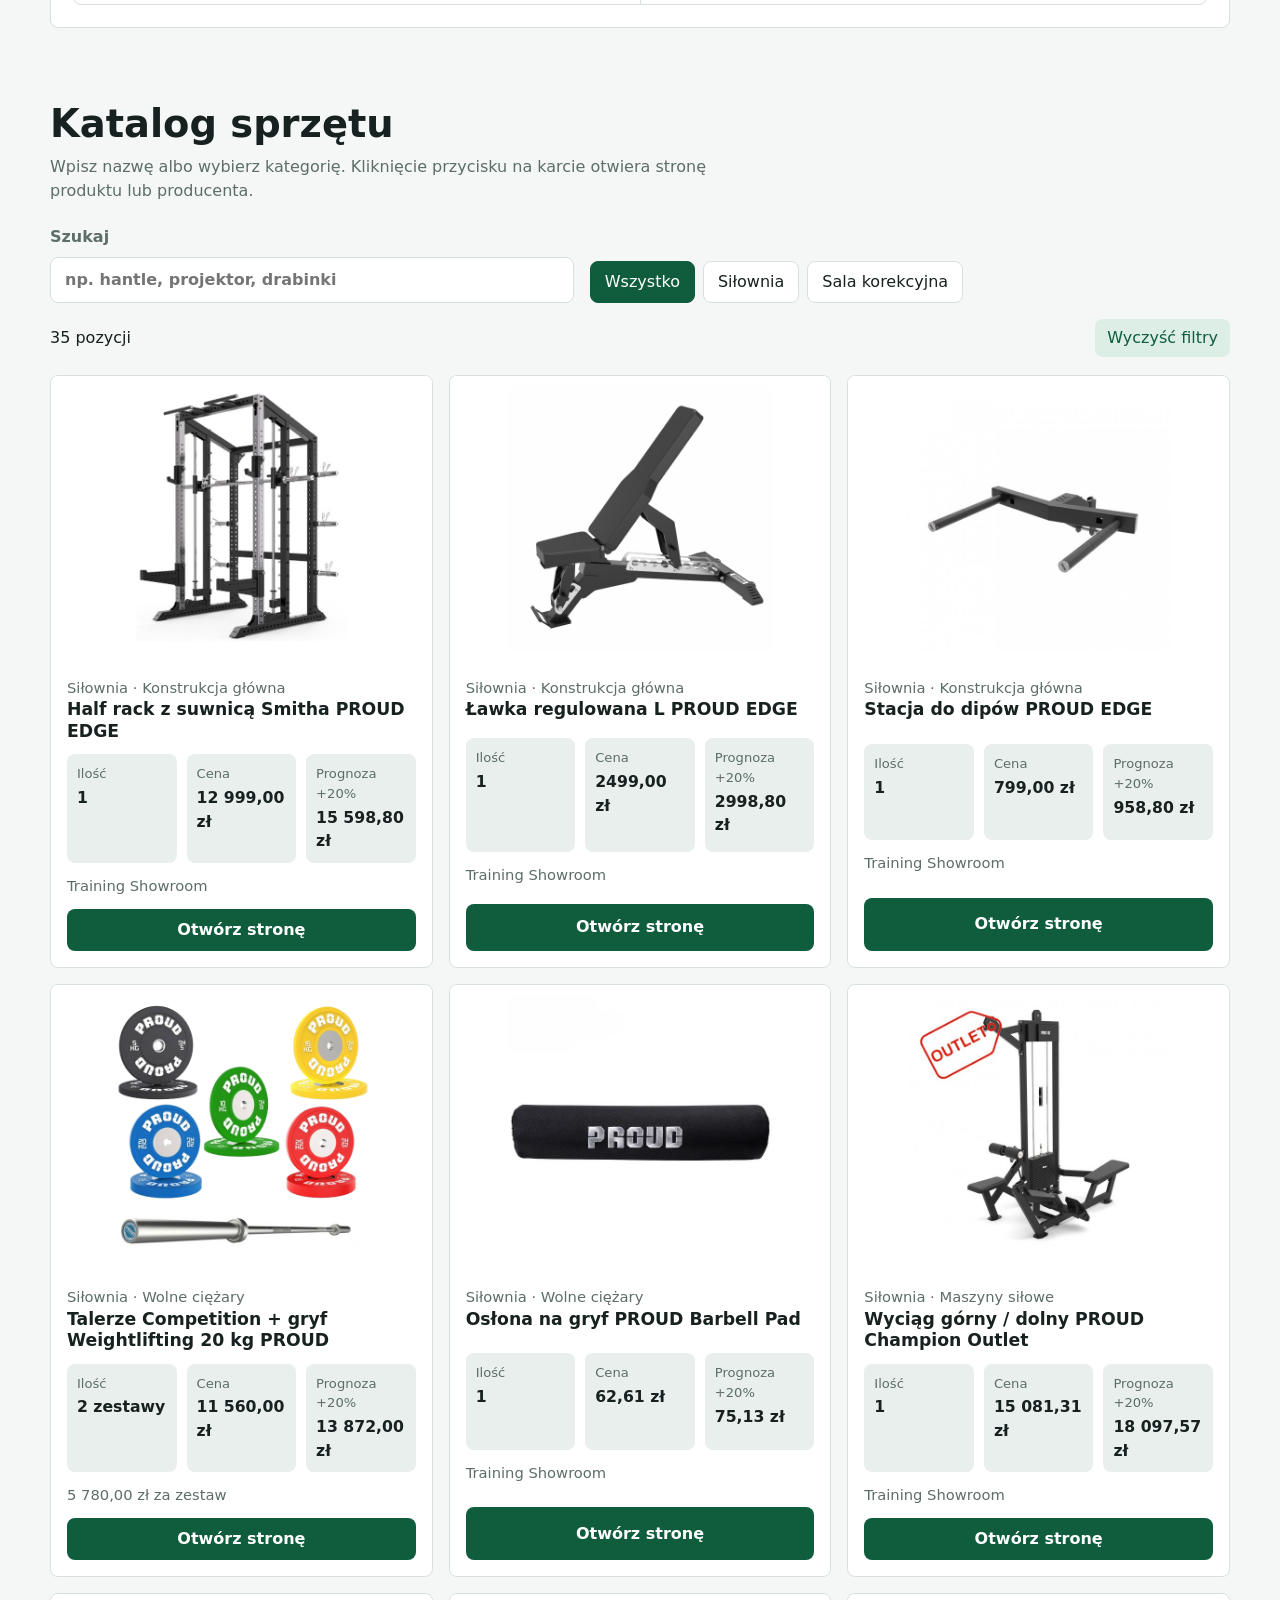
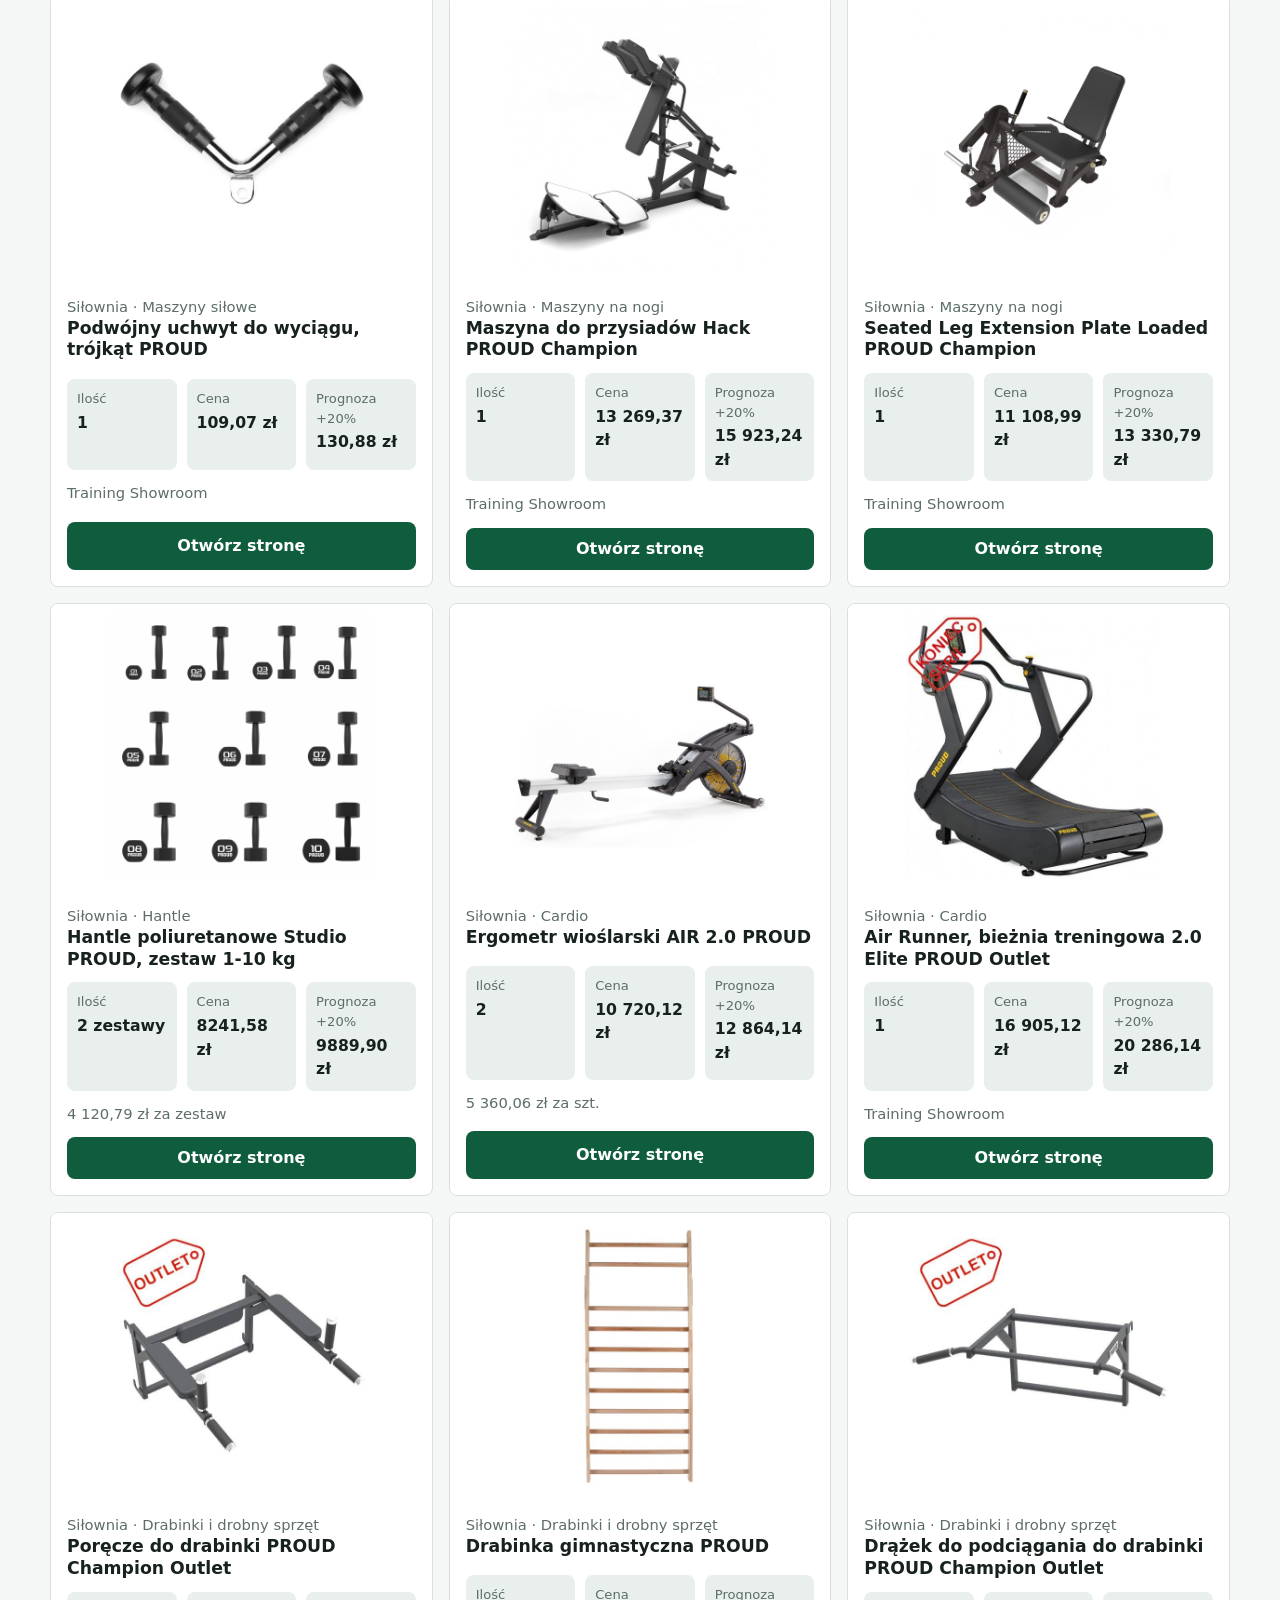
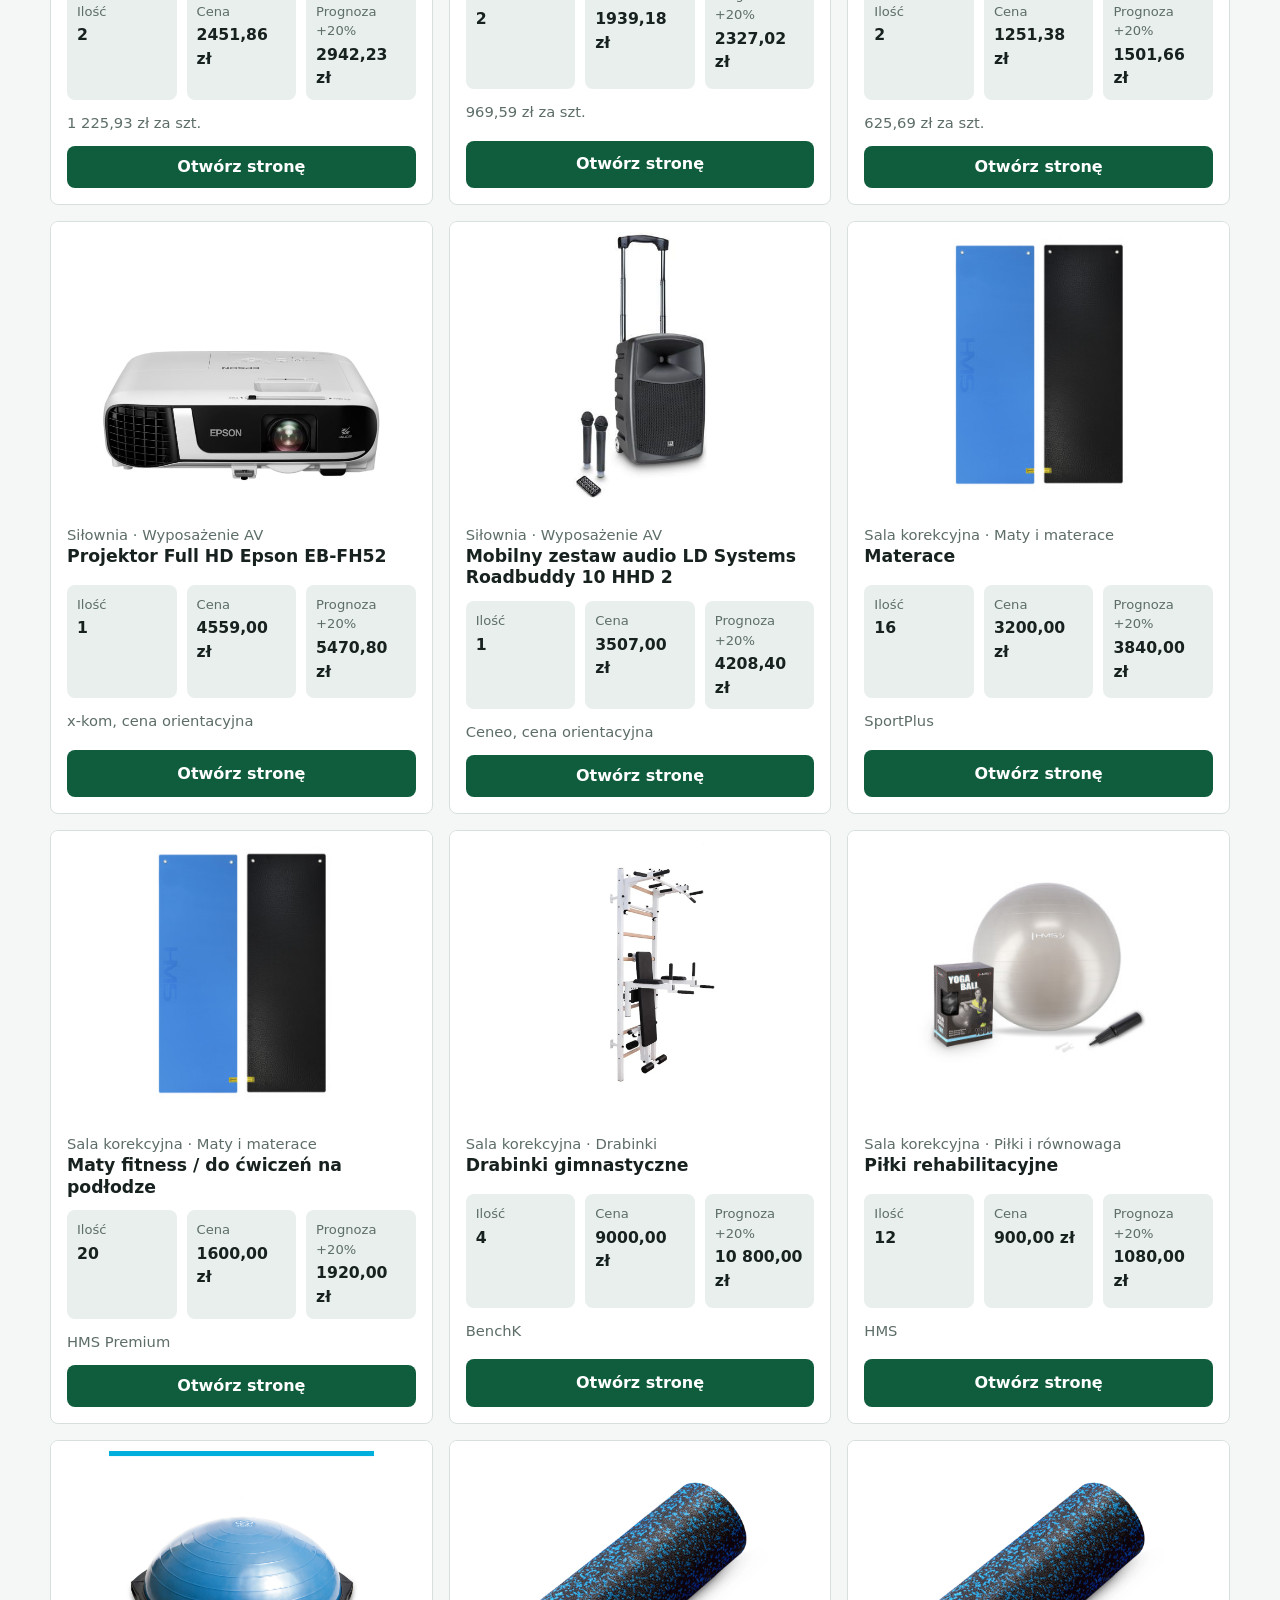
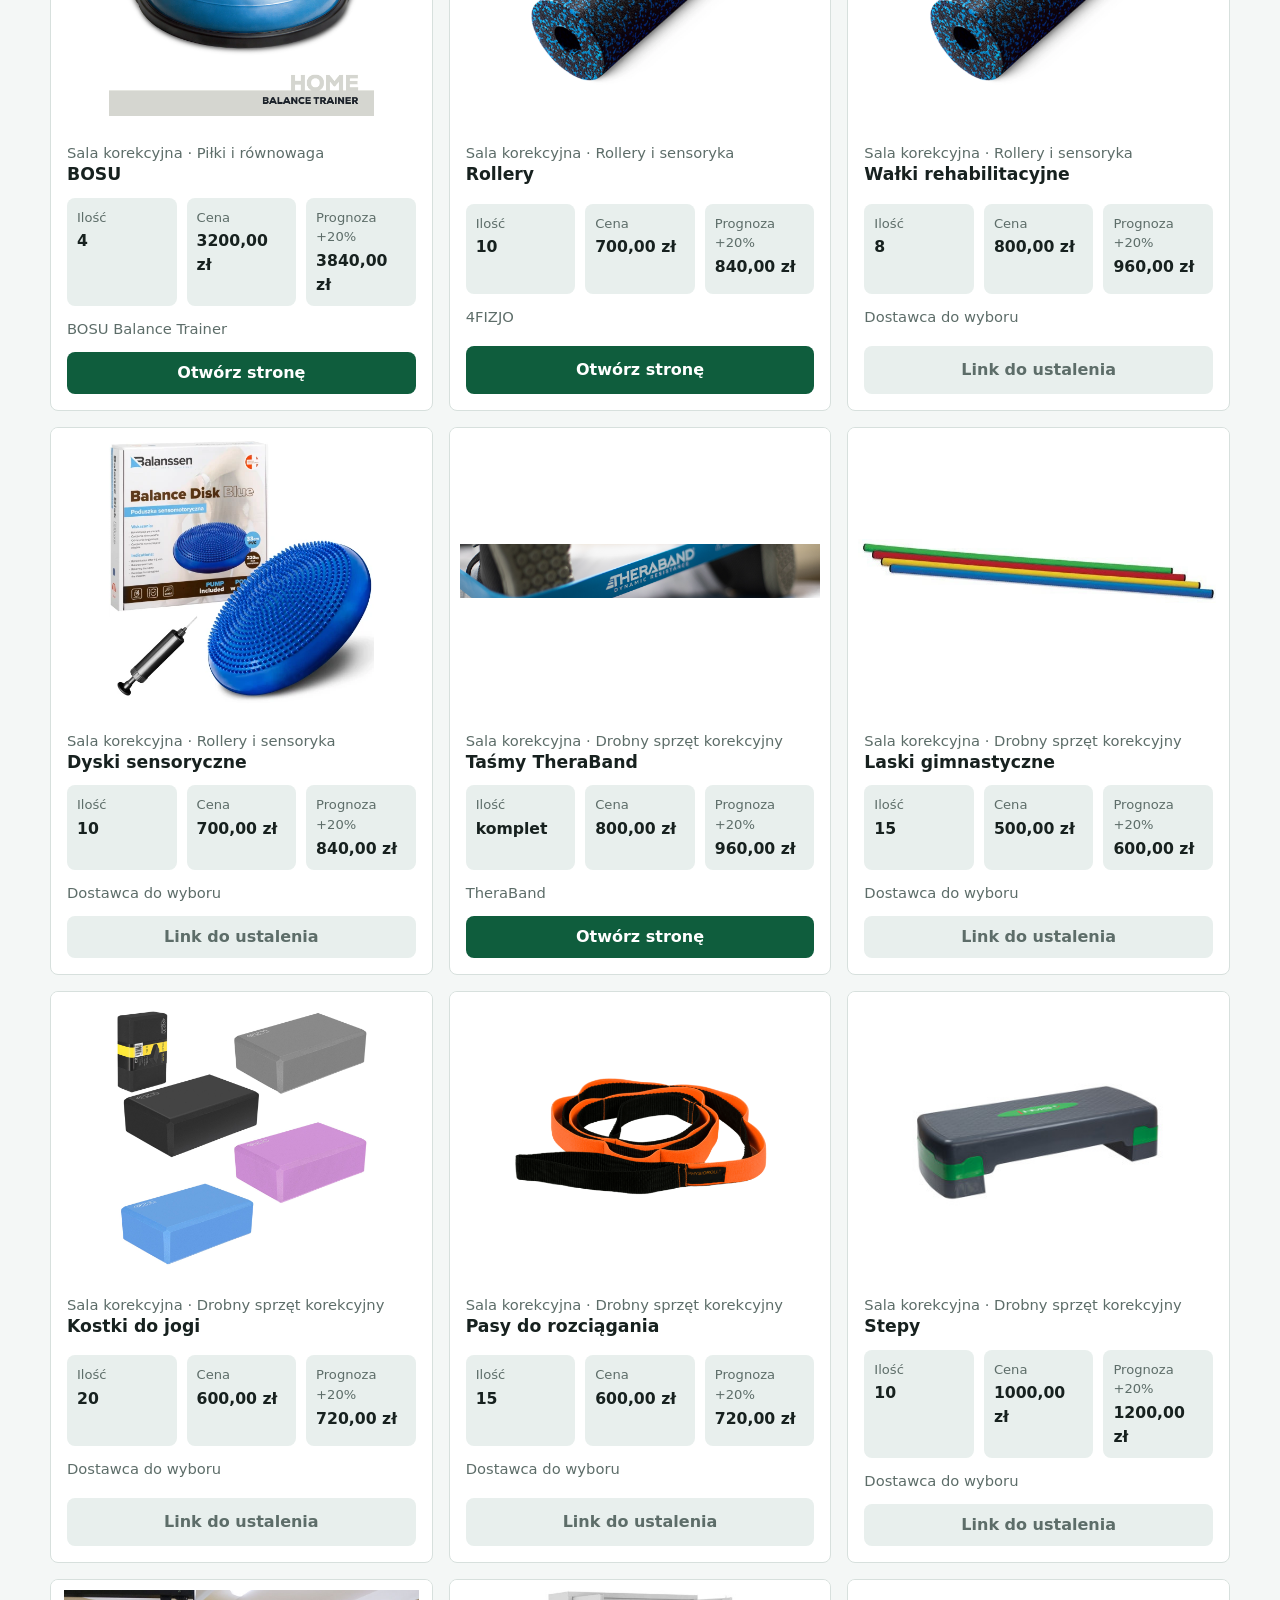
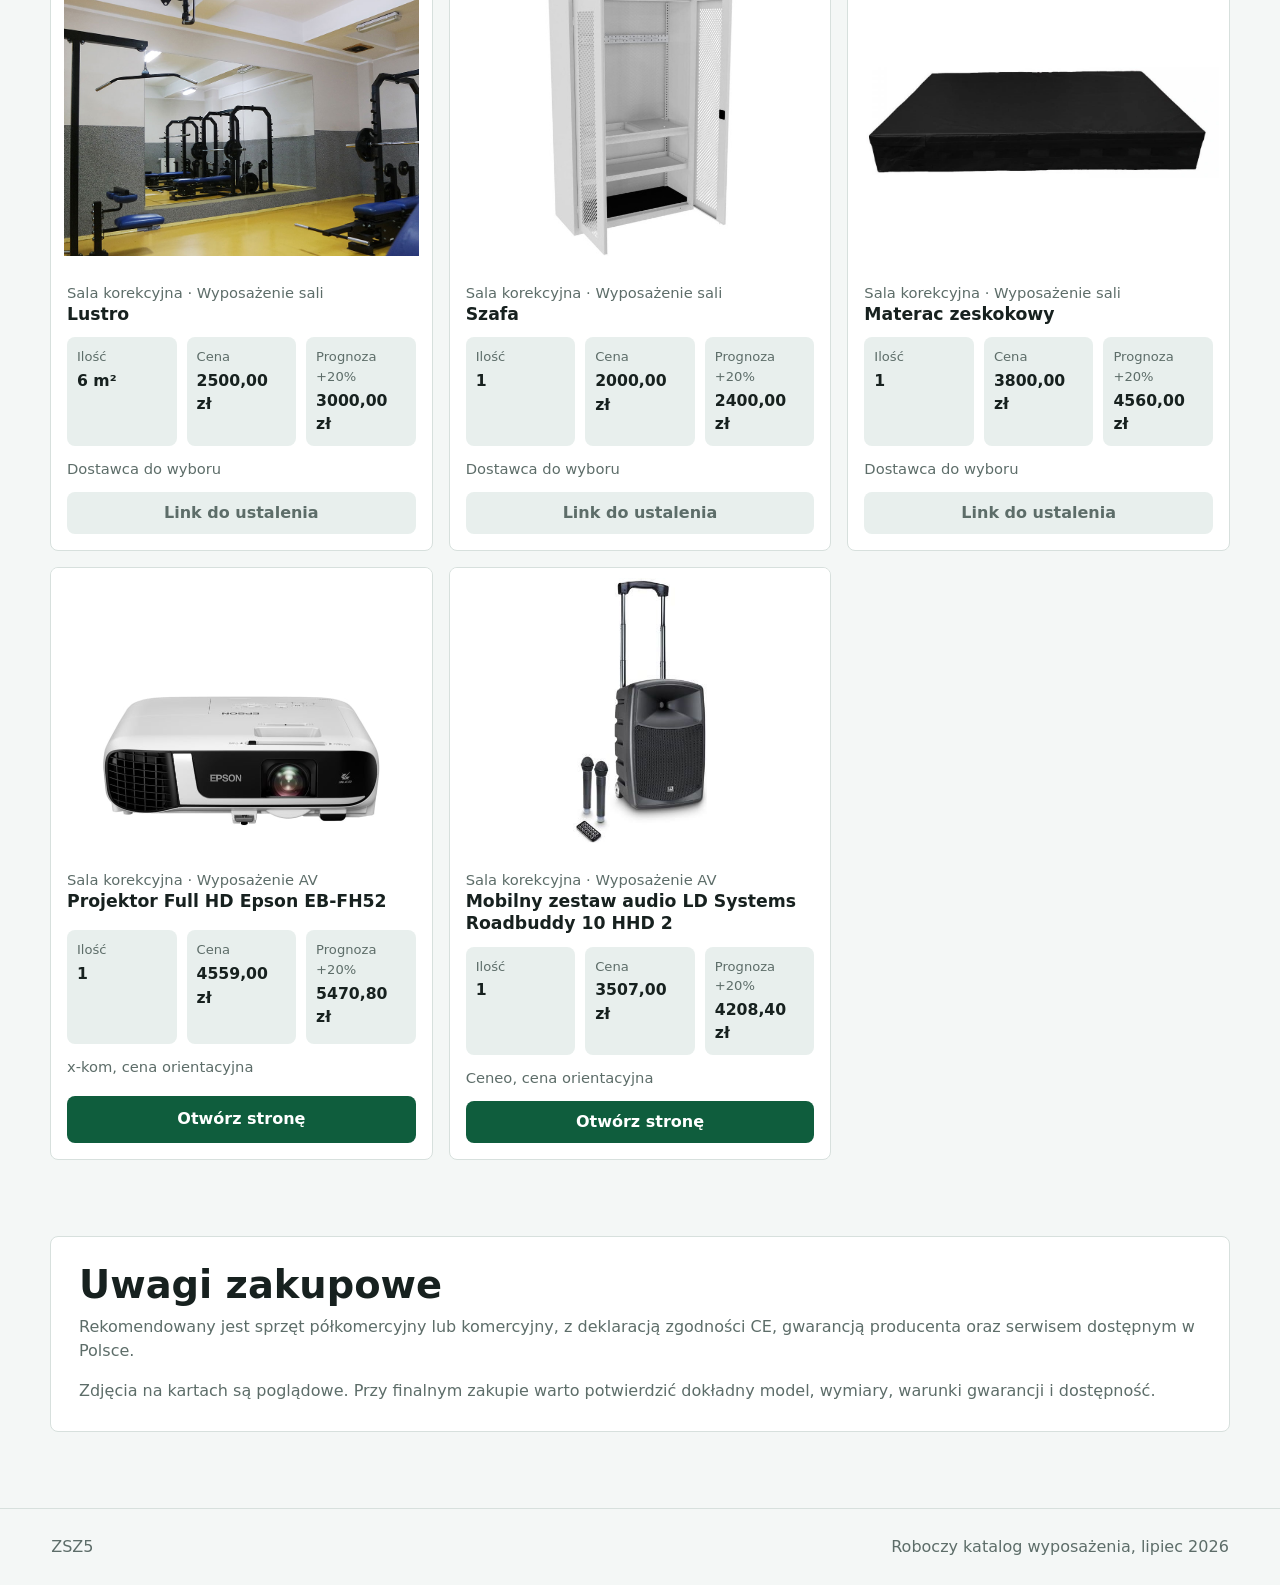
==== commit 30587ce2: "Update equipment estimates and gym spreadsheet" ====
--- a/index.html
+++ b/index.html
@@ -6,7 +6,7 @@
     <title>Wyposażenie siłowni i sali korekcyjnej ZSZ5</title>
     <meta
       name="description"
-      content="Szybki katalog wyposażenia siłowni oraz sali gimnastyki korekcyjnej dla szkoły ponadpodstawowej."
+      content="Katalog wyposażenia siłowni oraz sali gimnastyki korekcyjnej ZSZ5 z kosztorysem i prognozą +20%."
     >
     <link rel="stylesheet" href="styles.css">
   </head>
@@ -20,7 +20,7 @@
         <a class="active" href="index.html#sprzet">Całość</a>
         <a href="silownia.html">Siłownia</a>
         <a href="sala-gimnastyki.html">Sala korekcyjna</a>
-        <a href="index.html#kosztorys">Kosztorysy</a>
+        <a href="index.html#kosztorys">Kosztorys</a>
       </nav>
     </header>
 
@@ -30,11 +30,11 @@
           <p class="kicker">Wersja robocza, lipiec 2026</p>
           <h1>Wyposażenie siłowni i sali korekcyjnej</h1>
           <p class="lead">
-            Karty sprzętu ze zdjęciem, ilością, ceną i szybkim przejściem do proponowanego dostawcy.
+            Dwie osobne listy sprzętu z ceną bieżącą i prognozowaną ceną po doliczeniu 20% rezerwy.
           </p>
           <div class="hero-actions">
-            <a class="button primary" href="#sprzet">Przeglądaj sprzęt</a>
-            <a class="button secondary" href="#kosztorys">Zobacz 3 kosztorysy</a>
+            <a class="button primary" href="#kosztorys">Zobacz kosztorys</a>
+            <a class="button secondary" href="#sprzet">Przeglądaj sprzęt</a>
           </div>
         </div>
         <figure class="hero-media">
@@ -44,39 +44,99 @@
 
       <section class="summary" aria-label="Podsumowanie założeń">
         <article>
-          <span>Siłownia</span>
-          <strong>ok. 40 m²</strong>
+          <span>Wyposażenie siłowni</span>
+          <strong>17 pozycji</strong>
         </article>
         <article>
           <span>Sala korekcyjna</span>
-          <strong>ok. 40 m²</strong>
+          <strong>18 pozycji</strong>
         </article>
         <article>
-          <span>Wariant podstawowy bazowo</span>
-          <strong>76 300 zł</strong>
+          <span>Razem ceny</span>
+          <strong>157 029,59 zł</strong>
         </article>
         <article>
-          <span>Wariant podstawowy +20%</span>
-          <strong>91 560 zł</strong>
+          <span>Razem prognoza +20%</span>
+          <strong>188 435,51 zł</strong>
         </article>
       </section>
 
       <section class="page-links" aria-label="Osobne strony katalogu">
         <a class="page-card" href="silownia.html">
           <span>Osobna strona</span>
-          <strong>Siłownia</strong>
-          <p>Sprzęt siłowy, wolne ciężary, podłoga, lustra i timer treningowy.</p>
-        </a>
-        <a class="page-card" href="silownia.html#cennik-kamila">
-          <span>Osobny cennik</span>
-          <strong>Opcja Kamila Wójcika</strong>
-          <p>Wariant siłowni oparty na sprzęcie Training Showroom z doliczoną rezerwą 20%.</p>
+          <strong>Wyposażenie siłowni</strong>
+          <p>Maszyny siłowe, wolne ciężary, cardio, drabinki, drobny sprzęt, projektor i zestaw audio.</p>
         </a>
         <a class="page-card" href="sala-gimnastyki.html">
           <span>Osobna strona</span>
           <strong>Sala gimnastyki korekcyjnej</strong>
-          <p>Materace, drabinki, piłki, BOSU, rollery i drobny sprzęt korekcyjny.</p>
+          <p>Materace, maty, drabinki, piłki, BOSU, rollery, drobny sprzęt korekcyjny, projektor i audio.</p>
         </a>
+      </section>
+
+      <section id="kosztorys" class="budget">
+        <div class="section-head">
+          <h2>Kosztorys</h2>
+          <p>
+            Każda tabela pokazuje nazwę sprzętu, cenę bieżącą oraz prognozowaną cenę po doliczeniu 20% rezerwy.
+            Kwoty są orientacyjne i wymagają potwierdzenia przed zakupem.
+          </p>
+        </div>
+
+        <article class="estimate-section">
+          <div class="estimate-head">
+            <div>
+              <span class="cost-label">Część 1</span>
+              <h3>Wyposażenie siłowni</h3>
+              <p>Sprzęt oparty na ofercie Training Showroom, uzupełniony o projektor i mobilny zestaw audio.</p>
+            </div>
+            <div id="gymEstimateTotals" class="estimate-totals"></div>
+          </div>
+          <div class="pricing-table-wrap">
+            <table class="pricing-table">
+              <thead>
+                <tr>
+                  <th>Nazwa sprzętu</th>
+                  <th>Ilość</th>
+                  <th>Cena sprzętu</th>
+                  <th>Prognozowana cena +20%</th>
+                  <th>Strona</th>
+                </tr>
+              </thead>
+              <tbody id="gymEstimateTable"></tbody>
+            </table>
+          </div>
+        </article>
+
+        <article class="estimate-section">
+          <div class="estimate-head">
+            <div>
+              <span class="cost-label">Część 2</span>
+              <h3>Wyposażenie sali gimnastyki korekcyjnej</h3>
+              <p>Rozbudowana sala korekcyjna z większą liczbą drabinek, sprzętem do ćwiczeń i wyposażeniem AV.</p>
+            </div>
+            <div id="rehabEstimateTotals" class="estimate-totals"></div>
+          </div>
+          <div class="pricing-table-wrap">
+            <table class="pricing-table">
+              <thead>
+                <tr>
+                  <th>Nazwa sprzętu</th>
+                  <th>Ilość</th>
+                  <th>Cena sprzętu</th>
+                  <th>Prognozowana cena +20%</th>
+                  <th>Strona</th>
+                </tr>
+              </thead>
+              <tbody id="rehabEstimateTable"></tbody>
+            </table>
+          </div>
+        </article>
+
+        <div class="budget-comparison" aria-label="Podsumowanie kosztorysu">
+          <h3>Razem</h3>
+          <div id="combinedEstimateTotals" class="budget-list"></div>
+        </div>
       </section>
 
       <section id="sprzet" class="catalog">
@@ -90,13 +150,12 @@
         <div class="toolbar" aria-label="Filtry katalogu">
           <label class="search">
             <span>Szukaj</span>
-            <input id="searchInput" type="search" placeholder="np. hantle, BOSU, drabinki">
+            <input id="searchInput" type="search" placeholder="np. hantle, projektor, drabinki">
           </label>
           <div class="filters" role="group" aria-label="Kategorie sprzętu">
             <button class="filter active" type="button" data-filter="all">Wszystko</button>
             <button class="filter" type="button" data-filter="silownia">Siłownia</button>
             <button class="filter" type="button" data-filter="korekcyjna">Sala korekcyjna</button>
-            <button class="filter" type="button" data-filter="dodatkowe">Dodatkowe</button>
           </div>
         </div>
 
@@ -106,96 +165,6 @@
         </div>
 
         <div id="equipmentGrid" class="equipment-grid" aria-live="polite"></div>
-      </section>
-
-      <section id="kosztorys" class="budget">
-        <div class="section-head">
-          <h2>Trzy osobne kosztorysy</h2>
-          <p>
-            Rozdzielenie pozwala łatwo porównać wariant podstawowy siłowni, wariant siłowni wg Kamila Wójcika
-            oraz wyposażenie sali gimnastyki korekcyjnej.
-          </p>
-        </div>
-
-        <div class="cost-estimates">
-          <article class="cost-card">
-            <span class="cost-label">Kosztorys 1</span>
-            <h3>Sprzęt do siłowni - wariant podstawowy</h3>
-            <p>Aktualna propozycja bazowa: power rack, ławki, wolne ciężary, TRX, maty, lustra i wyposażenie pomocnicze.</p>
-            <div class="cost-rows">
-              <div>
-                <span>Kwota bazowa</span>
-                <strong>45 900 zł</strong>
-              </div>
-              <div>
-                <span>Rezerwa 20%</span>
-                <strong>9 180 zł</strong>
-              </div>
-              <div class="cost-total-row">
-                <span>Do zaplanowania</span>
-                <strong>55 080 zł</strong>
-              </div>
-            </div>
-            <a class="button secondary" href="silownia.html">Zobacz sprzęt siłowni</a>
-          </article>
-
-          <article class="cost-card highlighted">
-            <span class="cost-label">Kosztorys 2</span>
-            <h3>Sprzęt do siłowni wg Kamila Wójcika</h3>
-            <p>Wariant oparty na sprzęcie Training Showroom, z osobnymi maszynami, cardio, drabinką i akcesoriami.</p>
-            <div class="cost-rows">
-              <div>
-                <span>Kwota bazowa</span>
-                <strong>96 695,53 zł</strong>
-              </div>
-              <div>
-                <span>Rezerwa 20%</span>
-                <strong>19 339,11 zł</strong>
-              </div>
-              <div class="cost-total-row">
-                <span>Do zaplanowania</span>
-                <strong>116 034,64 zł</strong>
-              </div>
-            </div>
-            <p class="cost-note">Gryf olimpijski za 799,99 zł jest pokazany jako opcjonalny, bo zestawy obciążeń zawierają gryf.</p>
-            <a class="button primary" href="silownia.html#cennik-kamila">Zobacz kosztorys Kamila</a>
-          </article>
-
-          <article class="cost-card">
-            <span class="cost-label">Kosztorys 3</span>
-            <h3>Sprzęt do sali gimnastyki korekcyjnej</h3>
-            <p>Materace, maty, drabinki, piłki, BOSU, rollery, taśmy, kostki, stepy, lustro, szafa i materac zeskokowy.</p>
-            <div class="cost-rows">
-              <div>
-                <span>Kwota bazowa</span>
-                <strong>30 400 zł</strong>
-              </div>
-              <div>
-                <span>Rezerwa 20%</span>
-                <strong>6 080 zł</strong>
-              </div>
-              <div class="cost-total-row">
-                <span>Do zaplanowania</span>
-                <strong>36 480 zł</strong>
-              </div>
-            </div>
-            <a class="button secondary" href="sala-gimnastyki.html">Zobacz salę korekcyjną</a>
-          </article>
-        </div>
-
-        <div class="budget-comparison" aria-label="Porównanie wariantów całkowitych">
-          <h3>Porównanie całości</h3>
-          <div class="budget-list">
-            <div>
-              <span>Siłownia podstawowa + sala korekcyjna</span>
-              <strong>91 560 zł</strong>
-            </div>
-            <div>
-              <span>Siłownia wg Kamila + sala korekcyjna</span>
-              <strong>152 514,64 zł</strong>
-            </div>
-          </div>
-        </div>
       </section>
 
       <section id="uwagi" class="notes">
--- a/styles.css
+++ b/styles.css
@@ -137,7 +137,8 @@
 .hero > *,
 .toolbar > *,
 .budget-layout > *,
-.cost-estimates > * {
+.cost-estimates > *,
+.estimate-head > * {
   min-width: 0;
 }
 
@@ -268,9 +269,10 @@
 .page-card,
 .equipment-card,
 .notes,
-.kamil-pricing,
+.legacy-pricing,
 .cost-card,
 .budget-comparison,
+.estimate-section,
 .price-summary article,
 .pricing-table-wrap {
   border: 1px solid var(--line);
@@ -287,6 +289,7 @@
 .budget-list span,
 .cost-label,
 .cost-rows span,
+.estimate-totals span,
 .equipment-meta,
 .equipment-category,
 .source-note,
@@ -305,7 +308,7 @@
 
 .page-links {
   display: grid;
-  grid-template-columns: repeat(3, minmax(0, 1fr));
+  grid-template-columns: repeat(2, minmax(0, 1fr));
   gap: 16px;
   margin: -38px 0 72px;
 }
@@ -340,7 +343,7 @@
 .catalog,
 .budget,
 .notes,
-.kamil-pricing {
+.legacy-pricing {
   margin-bottom: 76px;
 }
 
@@ -513,6 +516,53 @@
   margin-bottom: 14px;
 }
 
+.estimate-section {
+  padding: clamp(18px, 3vw, 26px);
+  margin-bottom: 22px;
+}
+
+.estimate-head {
+  display: grid;
+  grid-template-columns: minmax(0, 1fr) minmax(260px, 0.55fr);
+  gap: 18px;
+  align-items: start;
+  margin-bottom: 18px;
+}
+
+.compact-estimate-head {
+  margin-bottom: 18px;
+}
+
+.estimate-head p {
+  margin-bottom: 0;
+  color: var(--muted);
+}
+
+.estimate-totals {
+  display: grid;
+  grid-template-columns: 1fr;
+  gap: 1px;
+  overflow: hidden;
+  border: 1px solid var(--line);
+  border-radius: var(--radius);
+  background: var(--line);
+}
+
+.estimate-totals div {
+  padding: 14px;
+  background: var(--surface-soft);
+}
+
+.estimate-totals span {
+  display: block;
+}
+
+.estimate-totals strong {
+  display: block;
+  margin-top: 3px;
+  font-size: 1.2rem;
+}
+
 .equipment-card {
   overflow: hidden;
   display: grid;
@@ -541,7 +591,7 @@
 
 .equipment-details {
   display: grid;
-  grid-template-columns: 1fr 1fr;
+  grid-template-columns: repeat(3, minmax(0, 1fr));
   gap: 10px;
 }
 
@@ -582,7 +632,7 @@
   background: var(--surface-soft);
 }
 
-.kamil-pricing {
+.legacy-pricing {
   padding: clamp(20px, 4vw, 34px);
 }
 
@@ -649,11 +699,11 @@
   border-bottom: 0;
 }
 
-.kamil-grid {
+.legacy-grid {
   margin-top: 18px;
 }
 
-.kamil-card .equipment-category {
+.legacy-card .equipment-category {
   display: flex;
   align-items: center;
   justify-content: space-between;
@@ -746,7 +796,8 @@
   .hero,
   .toolbar,
   .budget-layout,
-  .cost-estimates {
+  .cost-estimates,
+  .estimate-head {
     grid-template-columns: 1fr;
   }
 
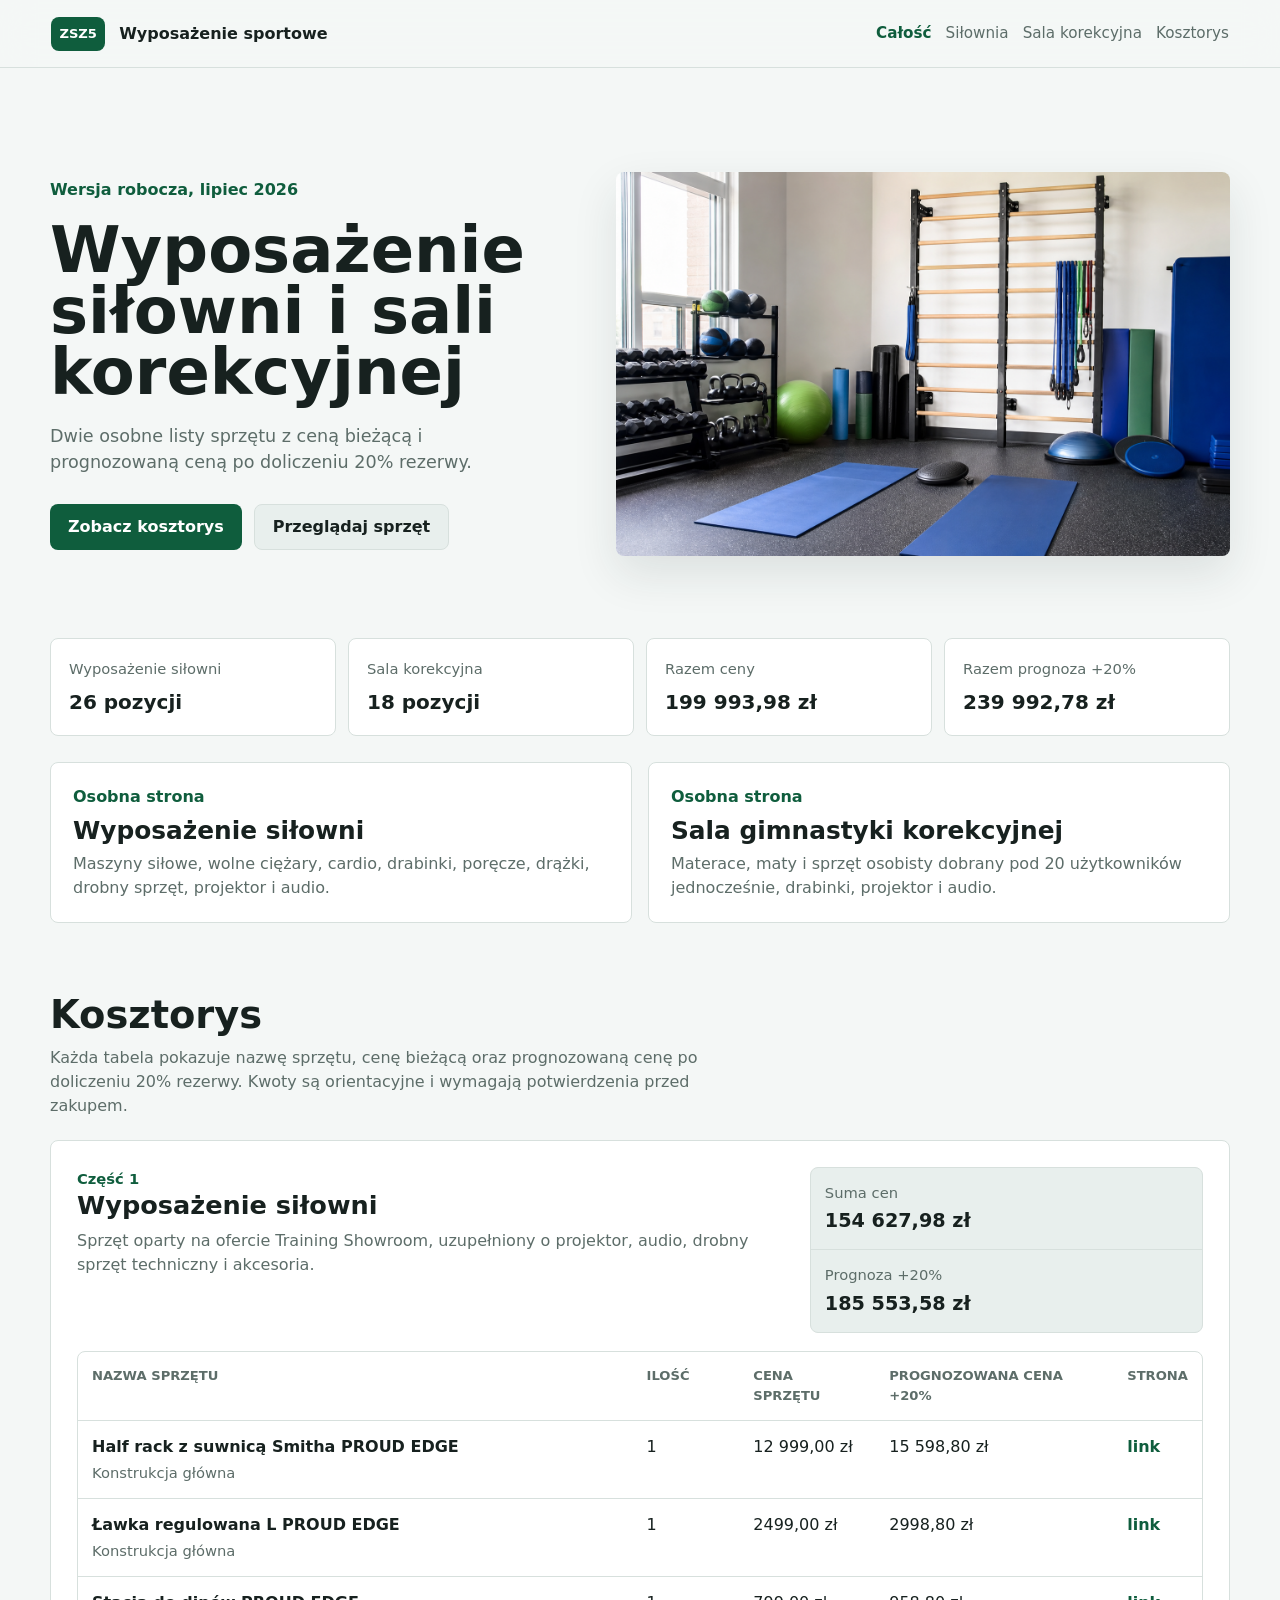
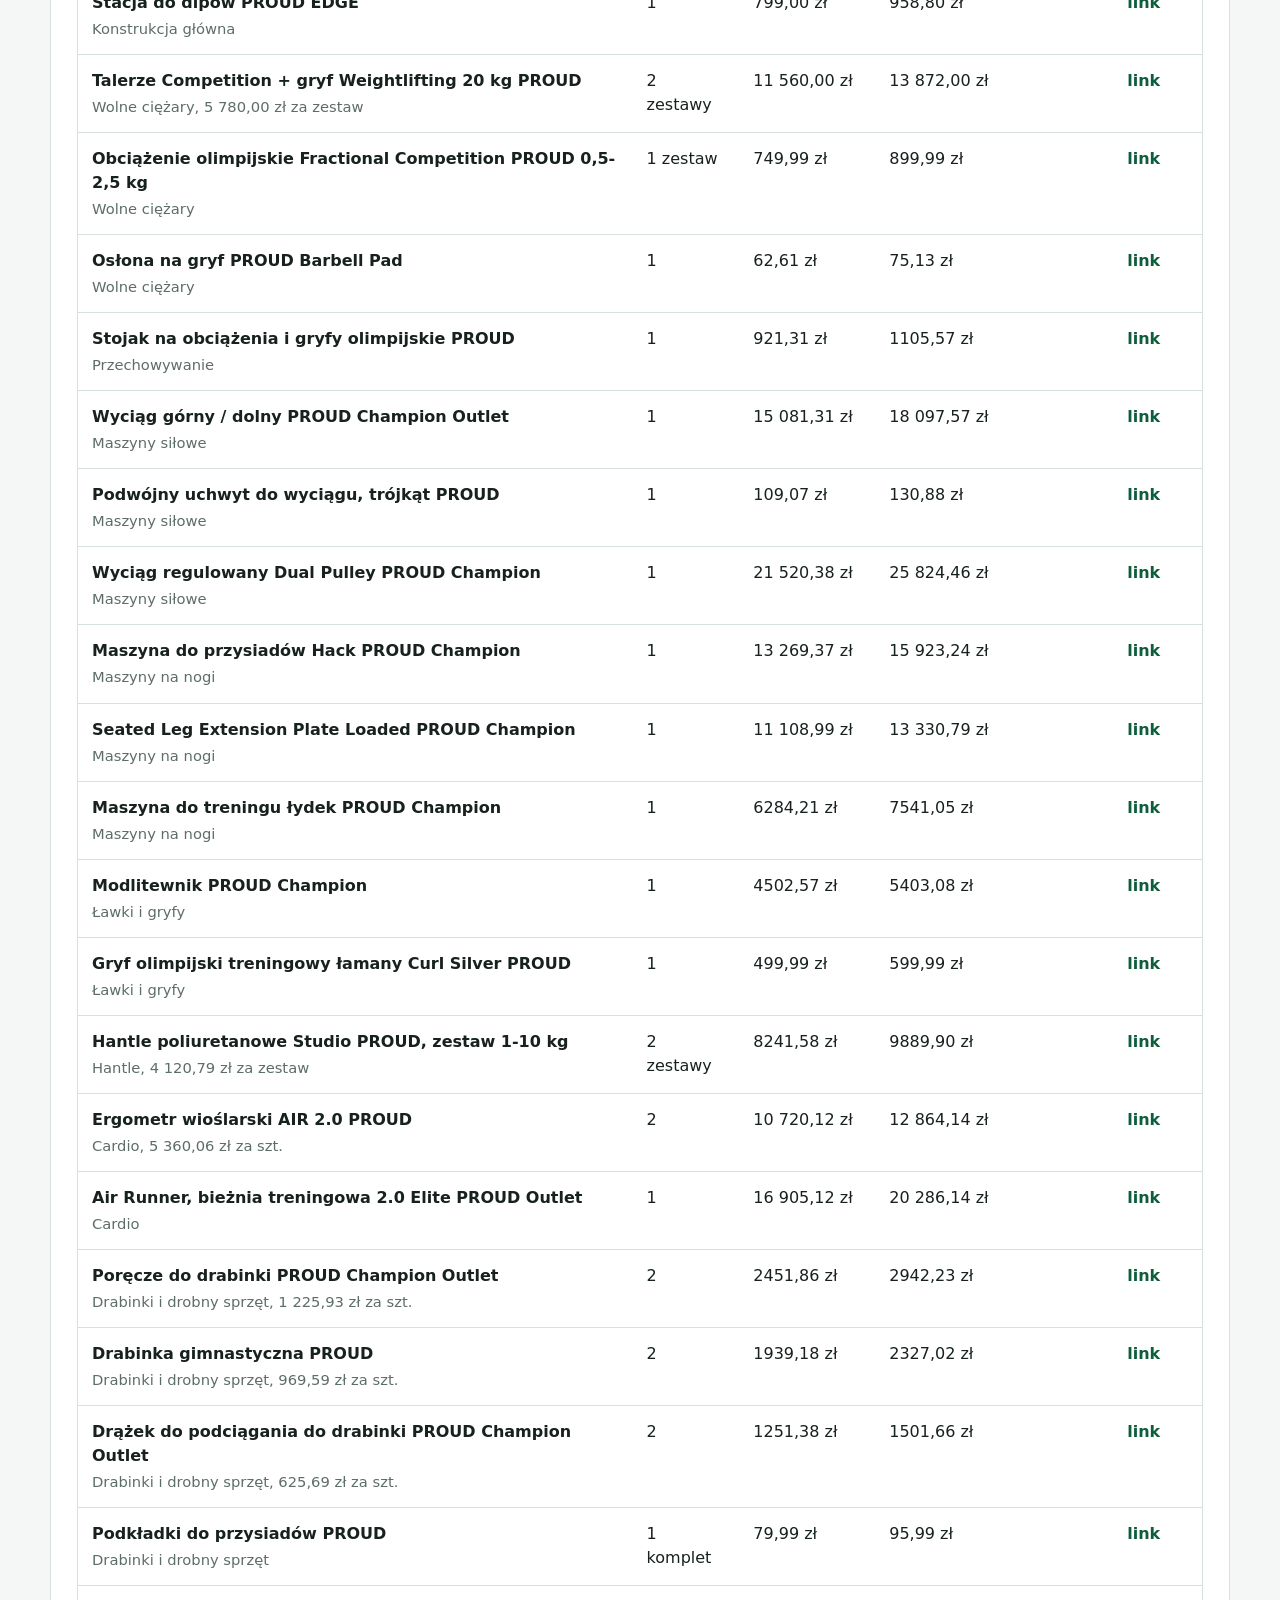
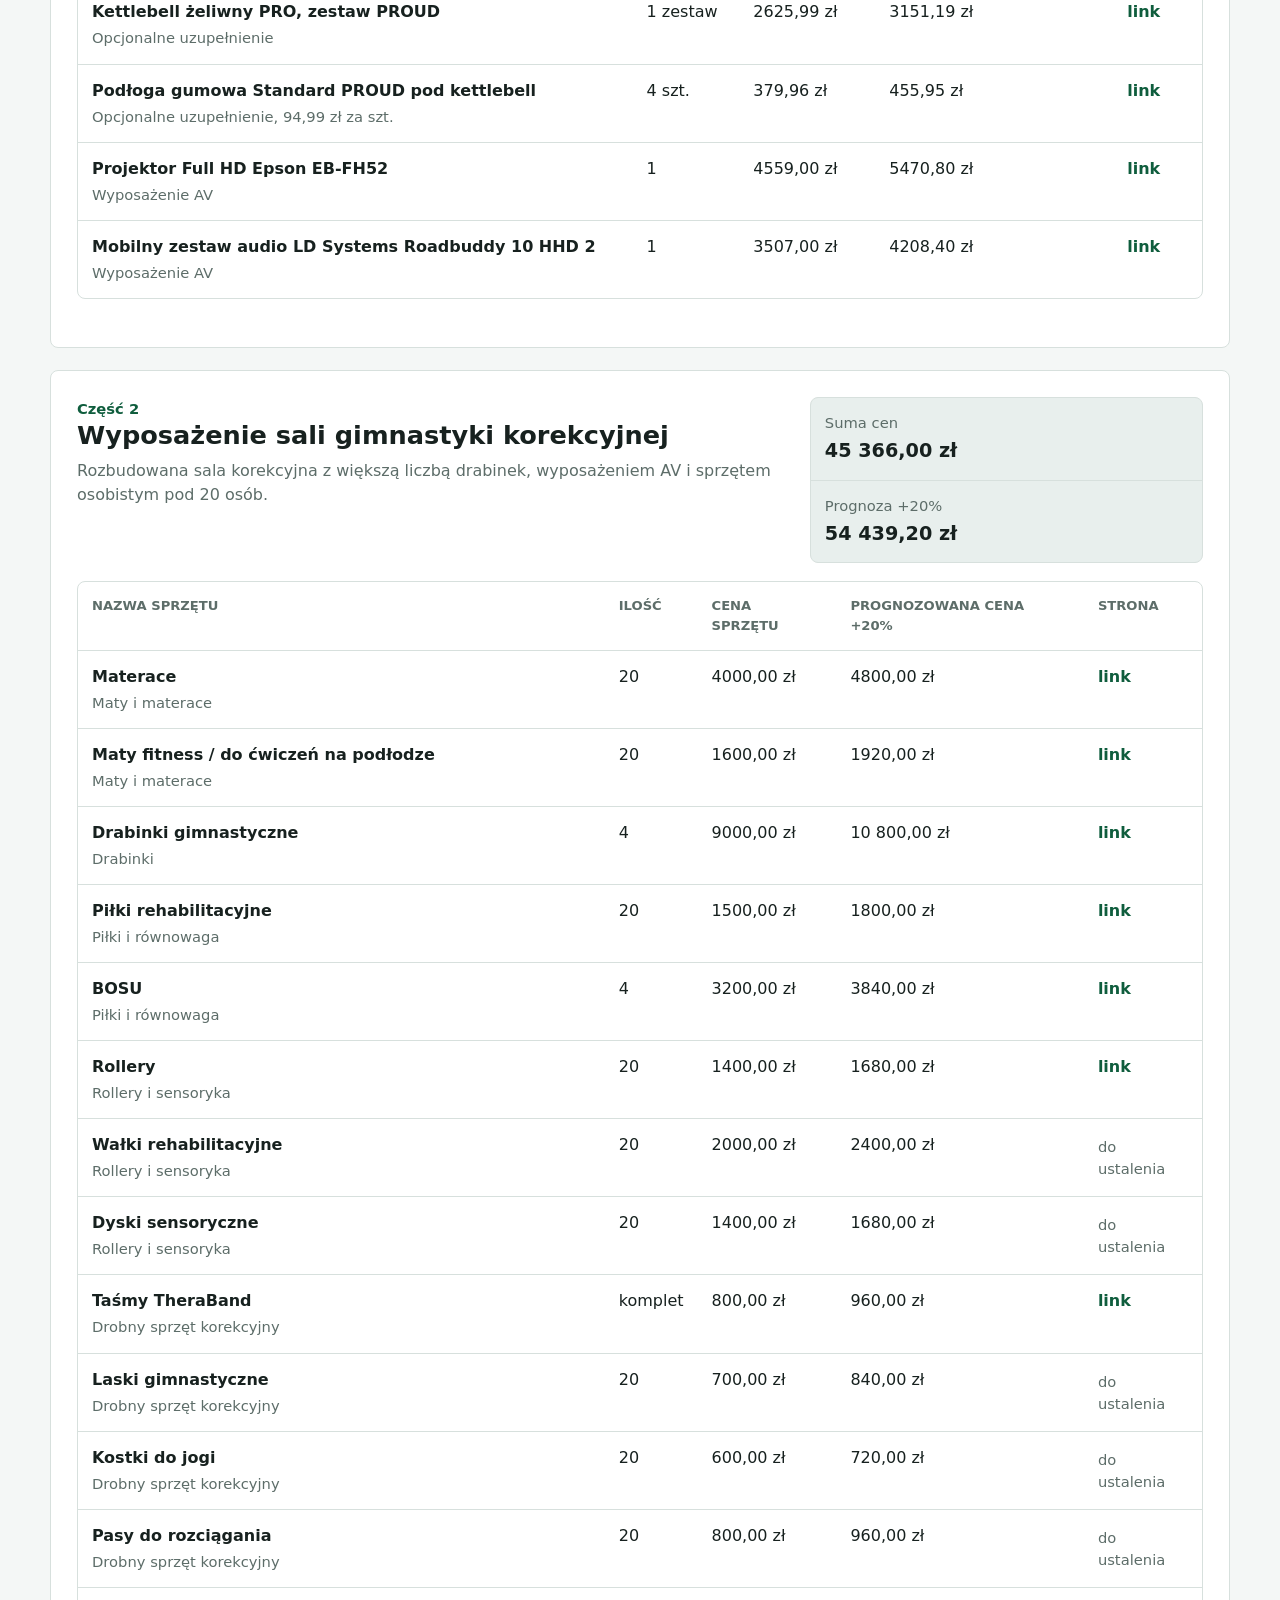
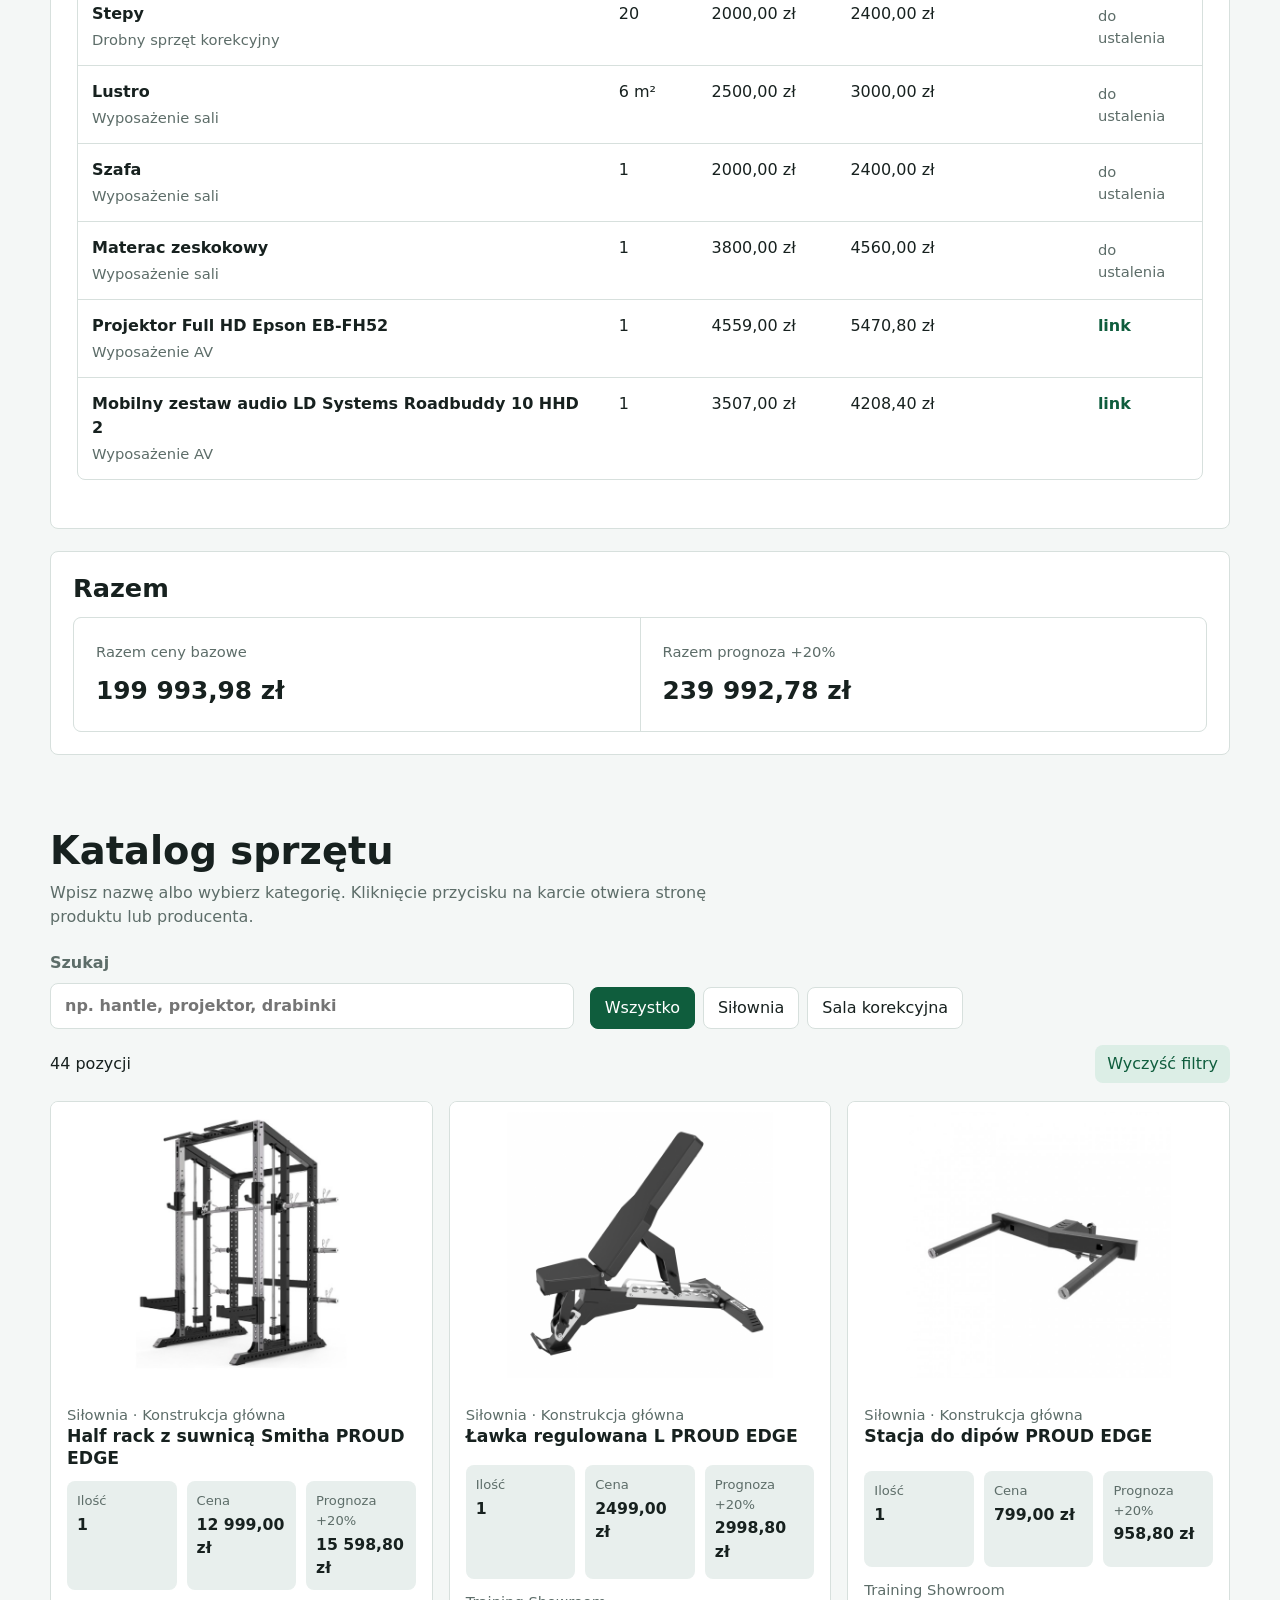
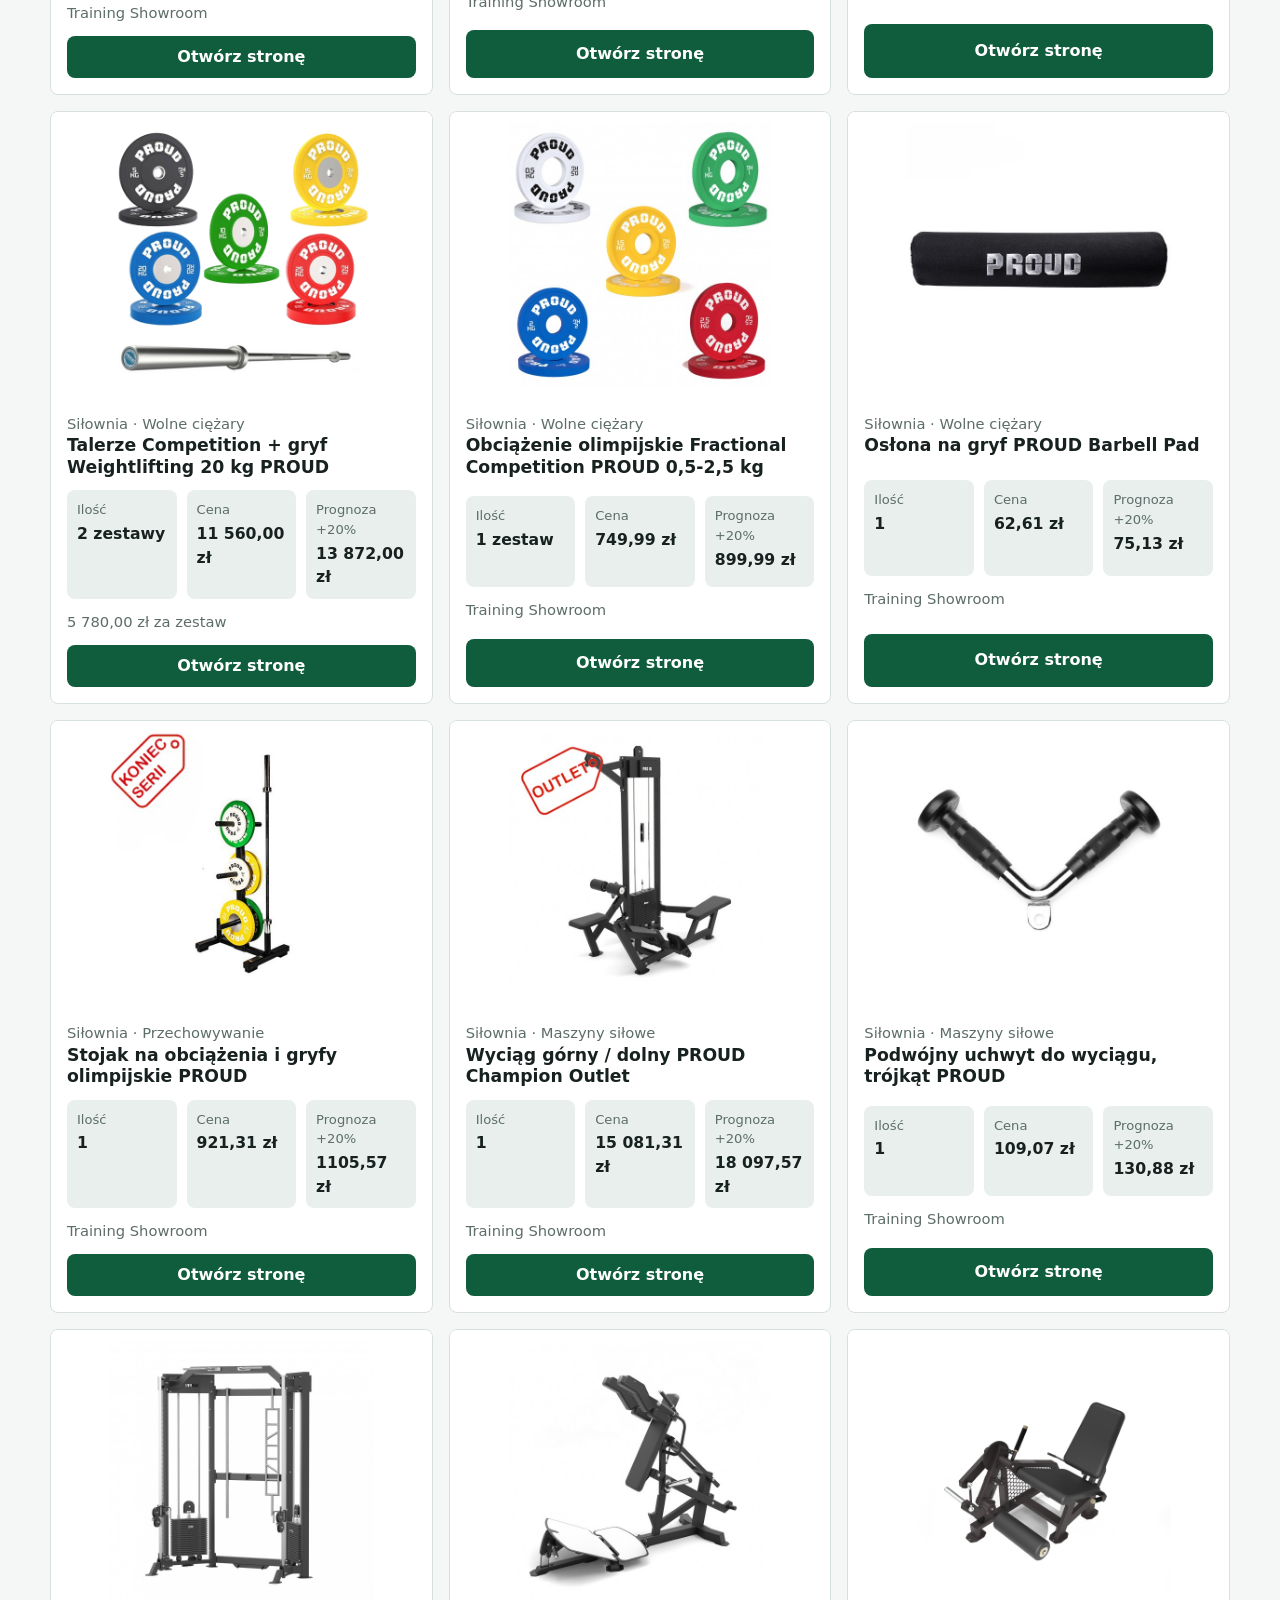
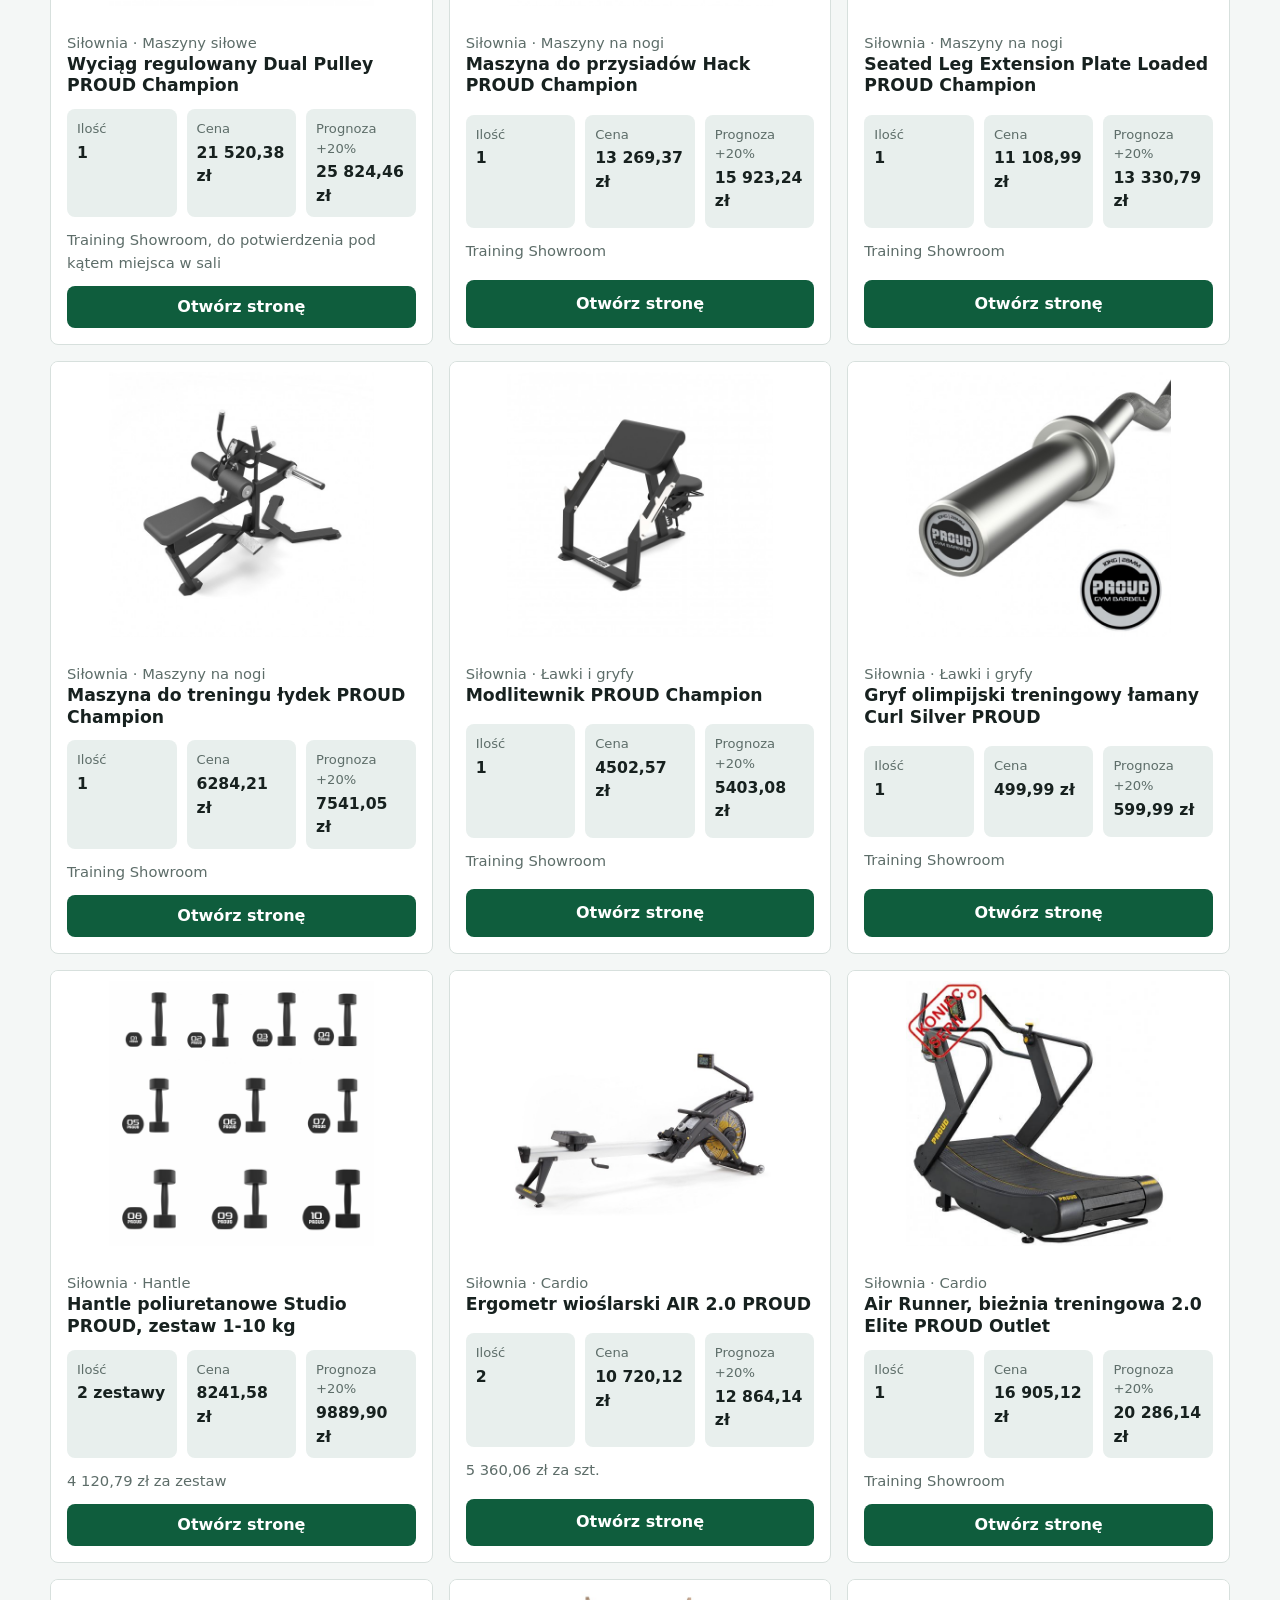
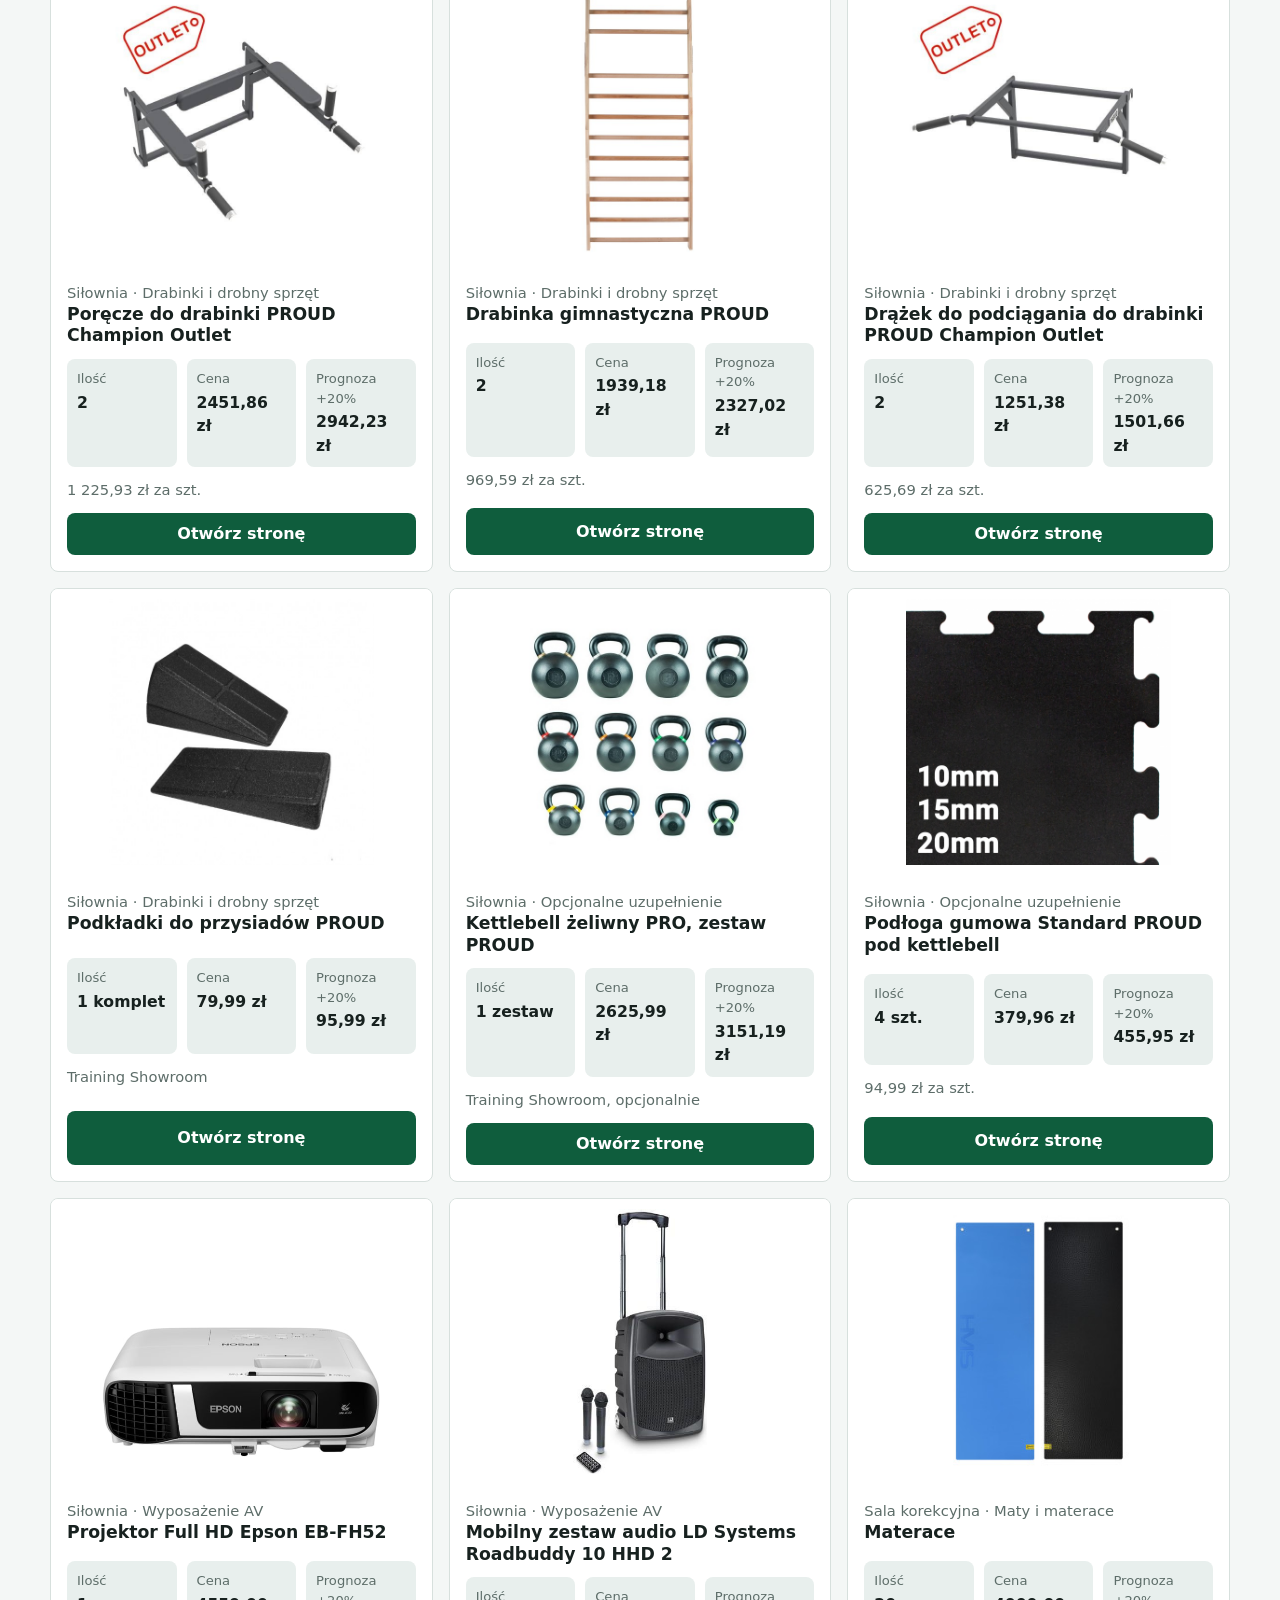
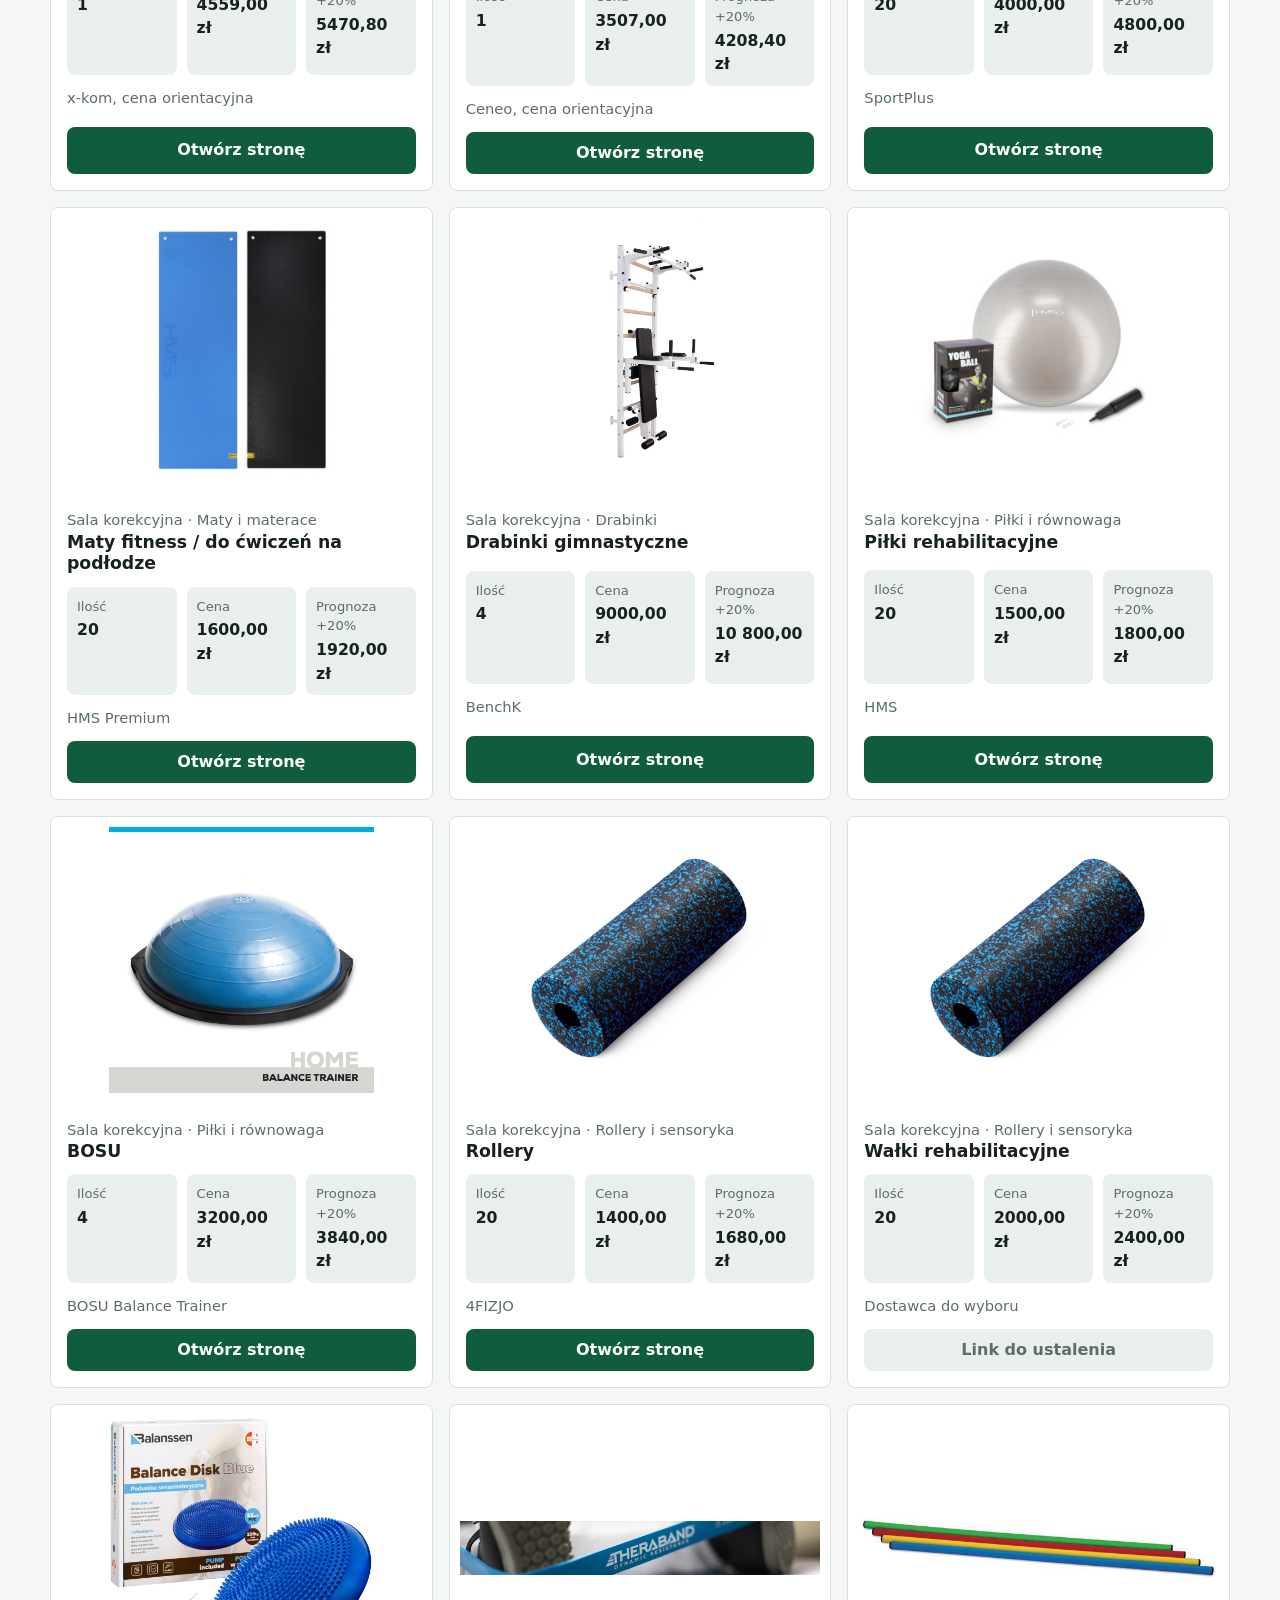
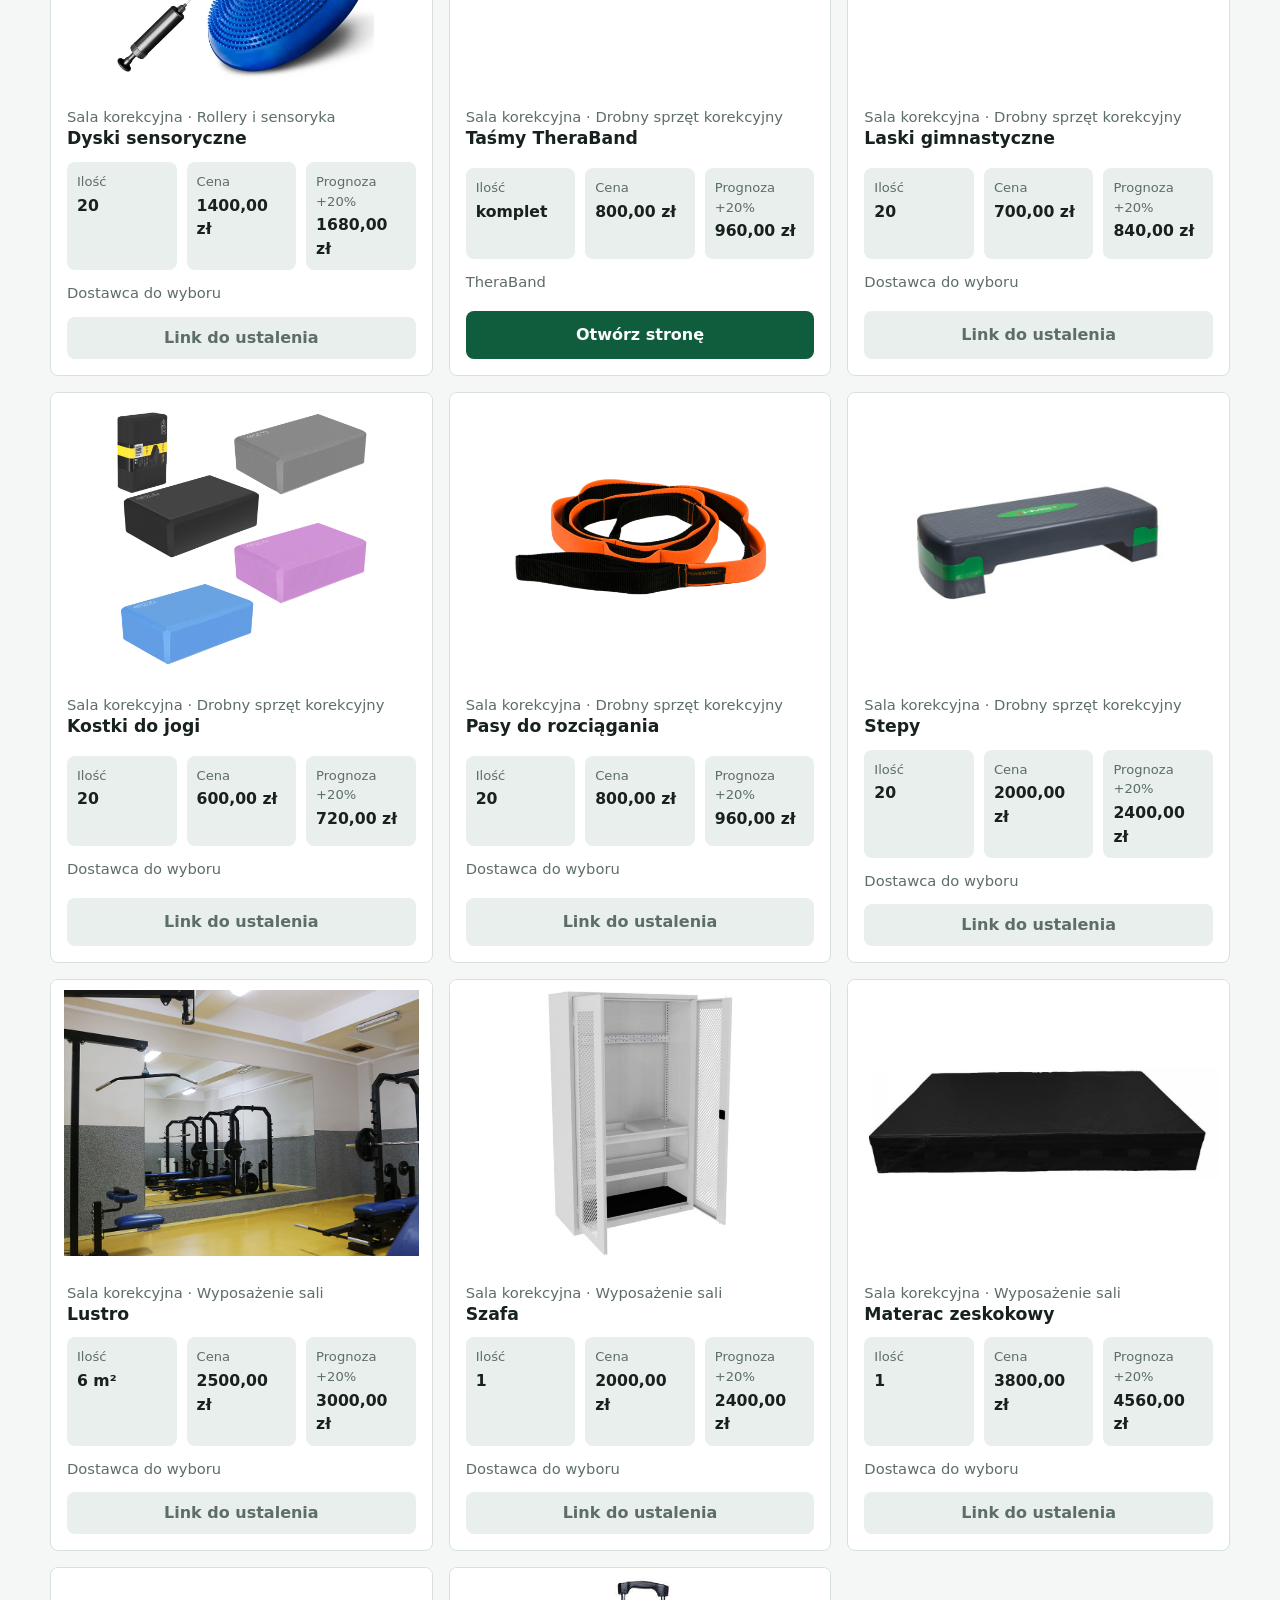
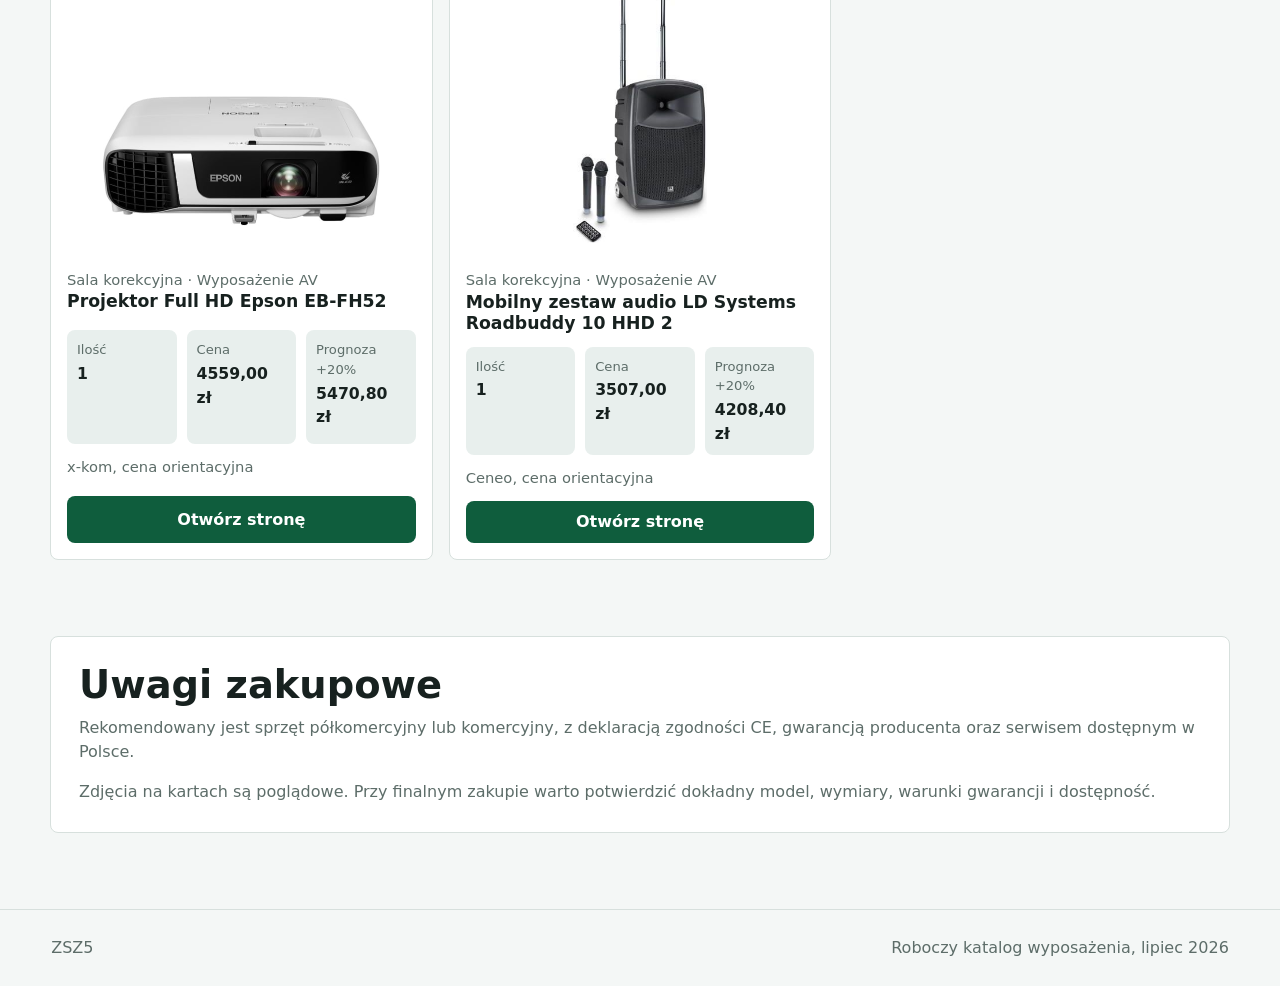
==== commit e4b57382: "Add gym accessories and expand rehab equipment" ====
--- a/index.html
+++ b/index.html
@@ -45,7 +45,7 @@
       <section class="summary" aria-label="Podsumowanie założeń">
         <article>
           <span>Wyposażenie siłowni</span>
-          <strong>17 pozycji</strong>
+          <strong>26 pozycji</strong>
         </article>
         <article>
           <span>Sala korekcyjna</span>
@@ -53,11 +53,11 @@
         </article>
         <article>
           <span>Razem ceny</span>
-          <strong>157 029,59 zł</strong>
+          <strong>199 993,98 zł</strong>
         </article>
         <article>
           <span>Razem prognoza +20%</span>
-          <strong>188 435,51 zł</strong>
+          <strong>239 992,78 zł</strong>
         </article>
       </section>
 
@@ -65,12 +65,12 @@
         <a class="page-card" href="silownia.html">
           <span>Osobna strona</span>
           <strong>Wyposażenie siłowni</strong>
-          <p>Maszyny siłowe, wolne ciężary, cardio, drabinki, drobny sprzęt, projektor i zestaw audio.</p>
+          <p>Maszyny siłowe, wolne ciężary, cardio, drabinki, poręcze, drążki, drobny sprzęt, projektor i audio.</p>
         </a>
         <a class="page-card" href="sala-gimnastyki.html">
           <span>Osobna strona</span>
           <strong>Sala gimnastyki korekcyjnej</strong>
-          <p>Materace, maty, drabinki, piłki, BOSU, rollery, drobny sprzęt korekcyjny, projektor i audio.</p>
+          <p>Materace, maty i sprzęt osobisty dobrany pod 20 użytkowników jednocześnie, drabinki, projektor i audio.</p>
         </a>
       </section>
 
@@ -88,7 +88,7 @@
             <div>
               <span class="cost-label">Część 1</span>
               <h3>Wyposażenie siłowni</h3>
-              <p>Sprzęt oparty na ofercie Training Showroom, uzupełniony o projektor i mobilny zestaw audio.</p>
+              <p>Sprzęt oparty na ofercie Training Showroom, uzupełniony o projektor, audio, drobny sprzęt techniczny i akcesoria.</p>
             </div>
             <div id="gymEstimateTotals" class="estimate-totals"></div>
           </div>
@@ -113,7 +113,7 @@
             <div>
               <span class="cost-label">Część 2</span>
               <h3>Wyposażenie sali gimnastyki korekcyjnej</h3>
-              <p>Rozbudowana sala korekcyjna z większą liczbą drabinek, sprzętem do ćwiczeń i wyposażeniem AV.</p>
+              <p>Rozbudowana sala korekcyjna z większą liczbą drabinek, wyposażeniem AV i sprzętem osobistym pod 20 osób.</p>
             </div>
             <div id="rehabEstimateTotals" class="estimate-totals"></div>
           </div>
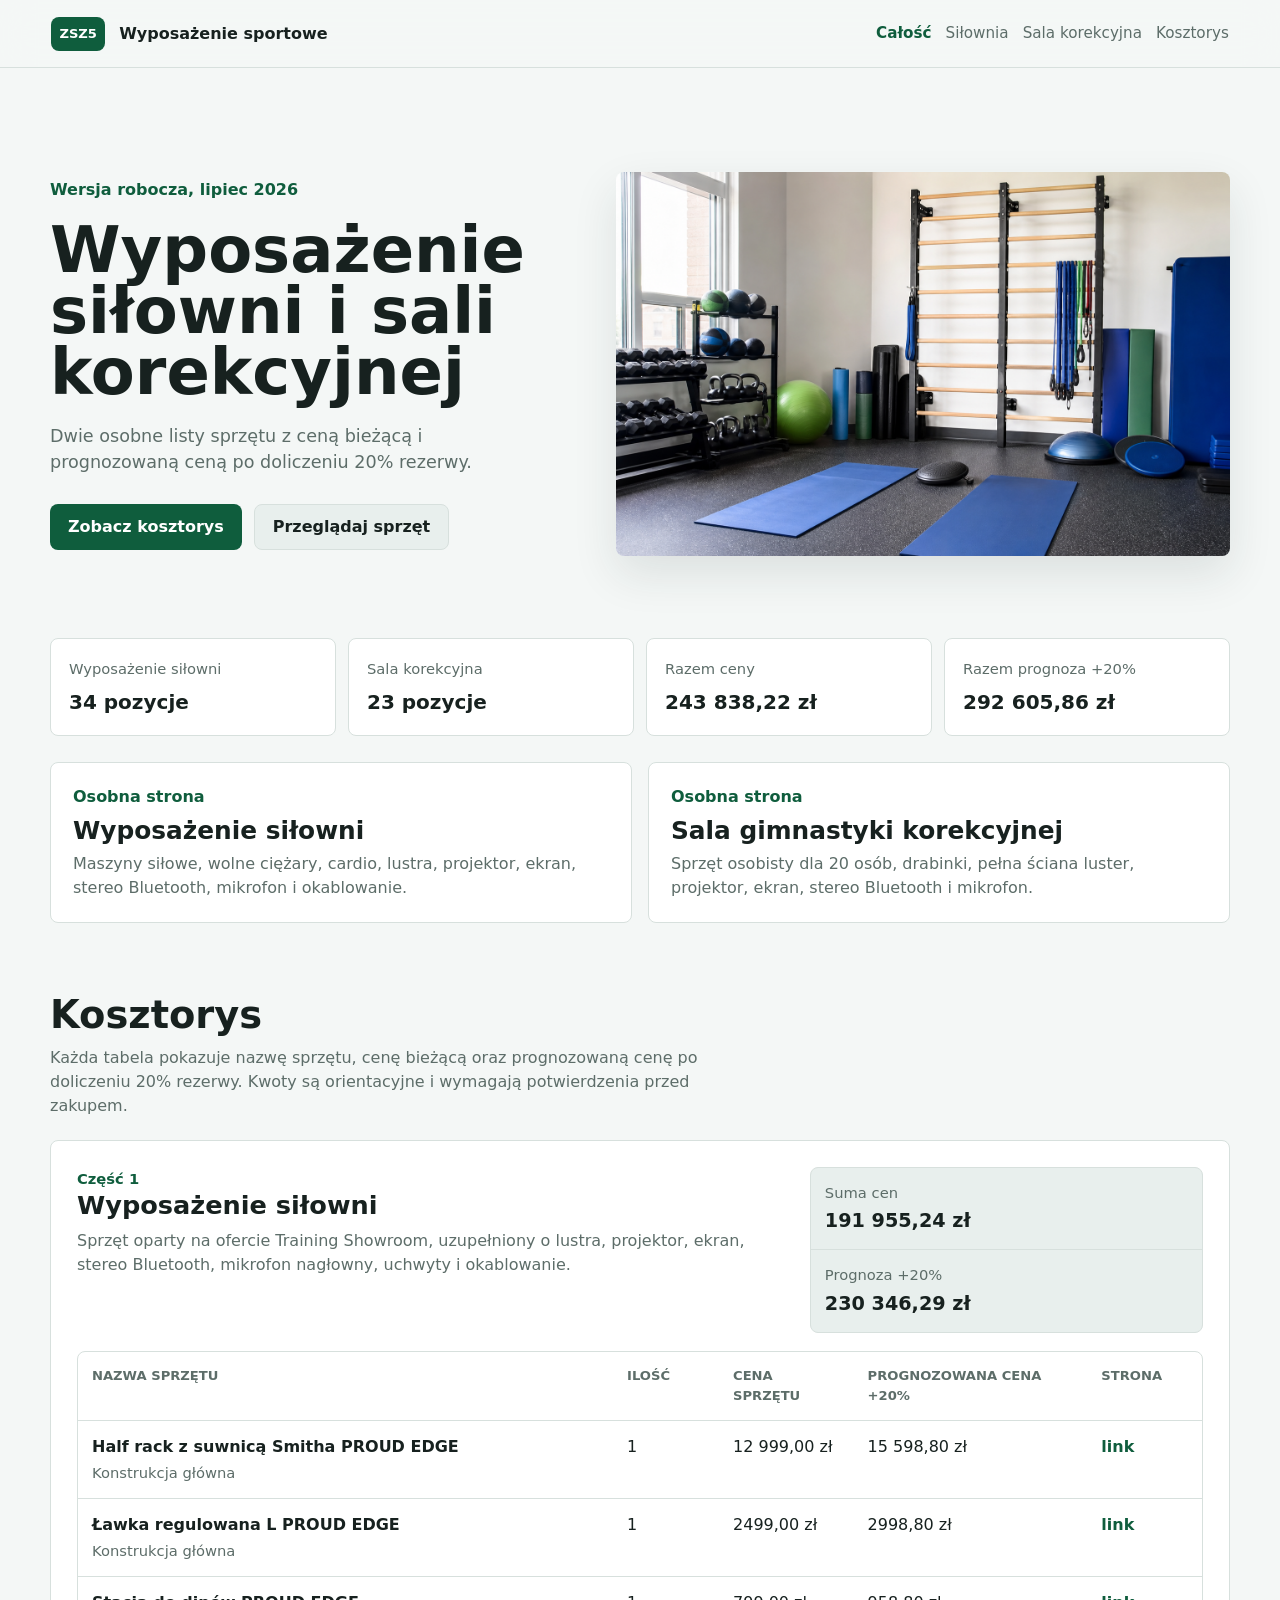
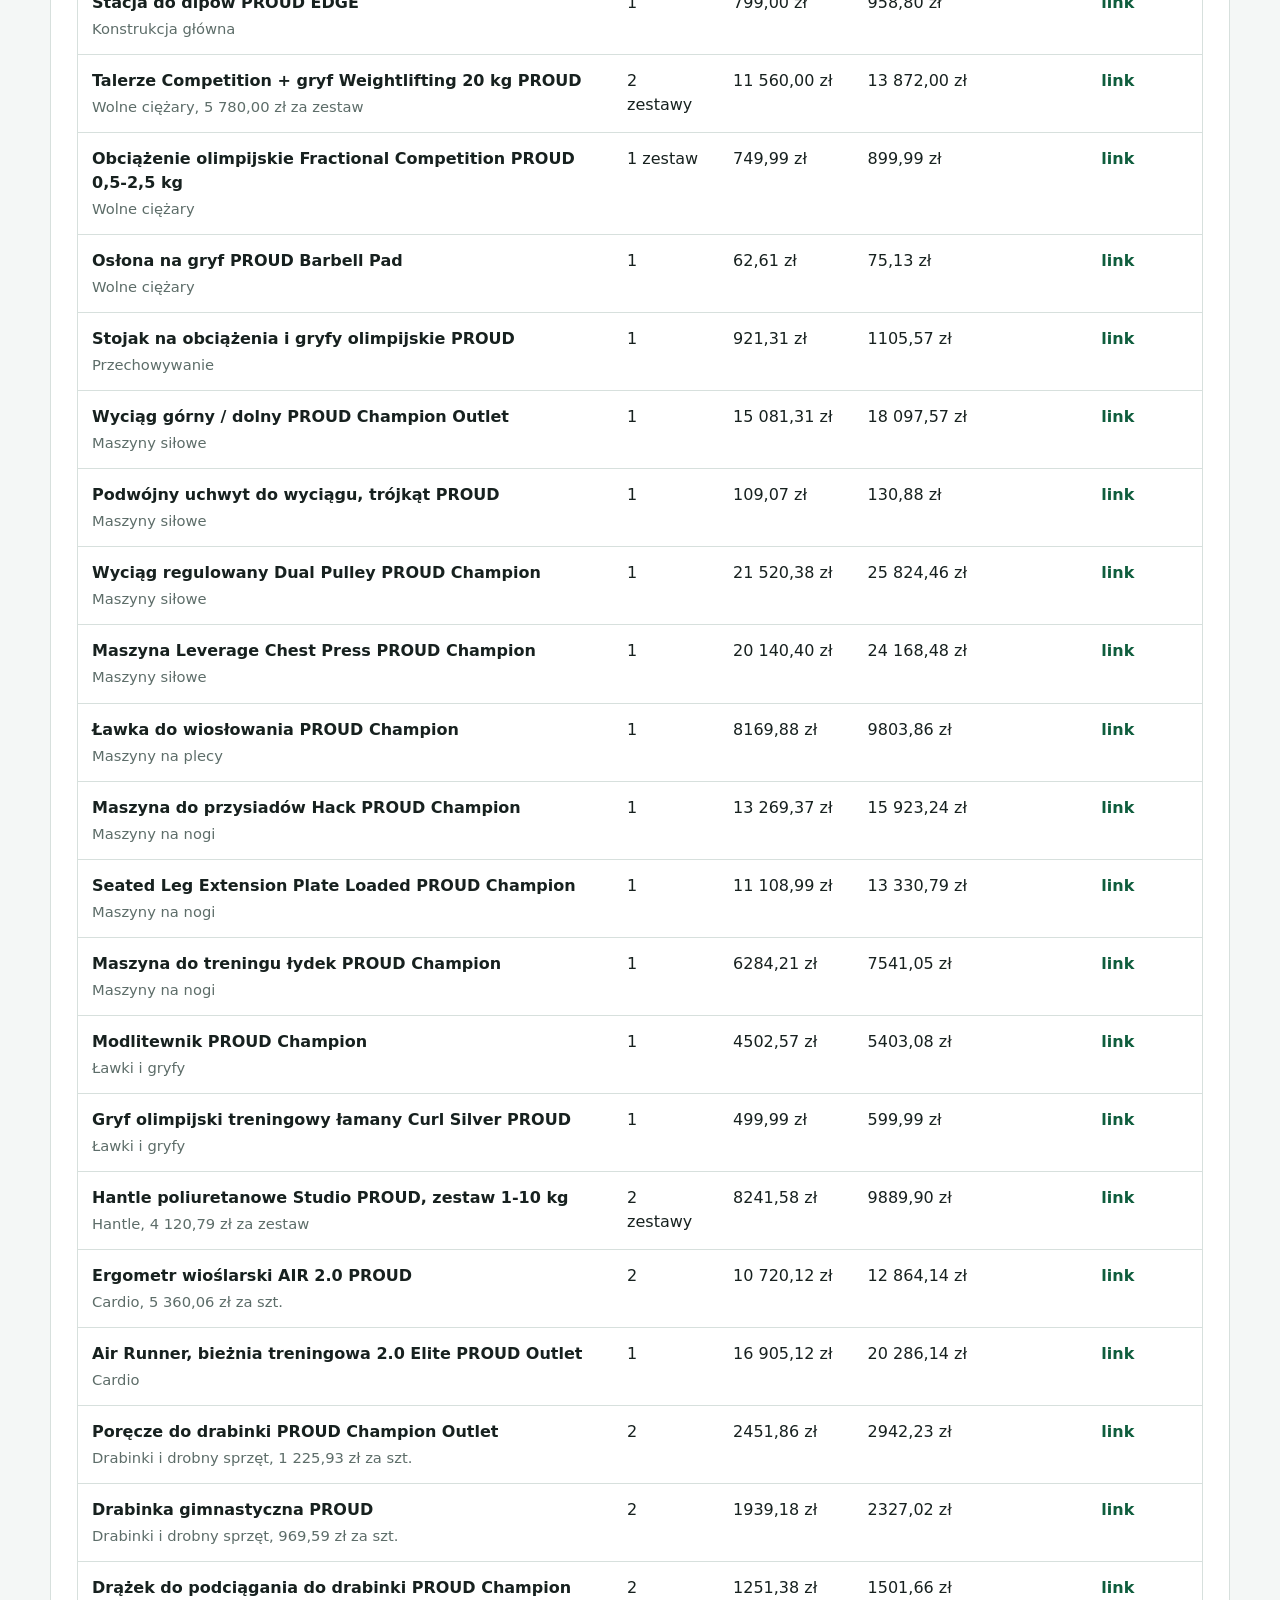
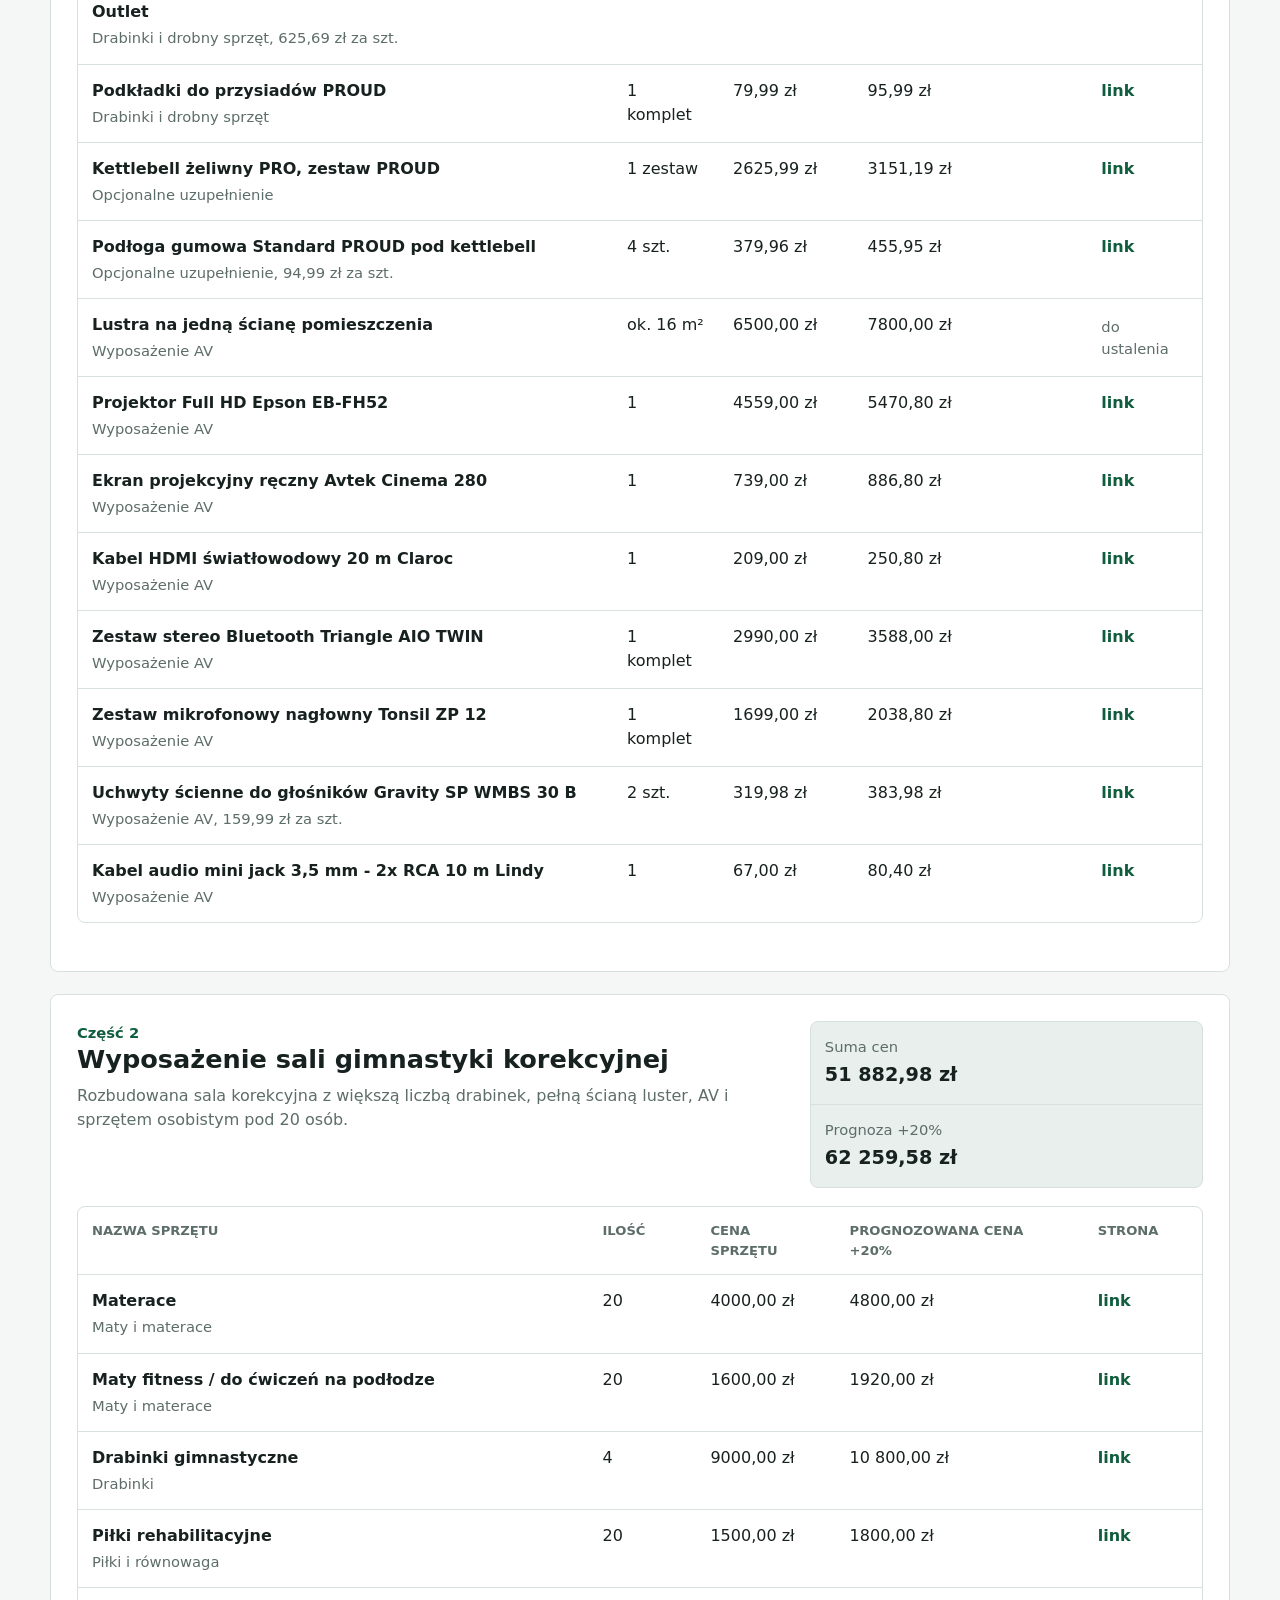
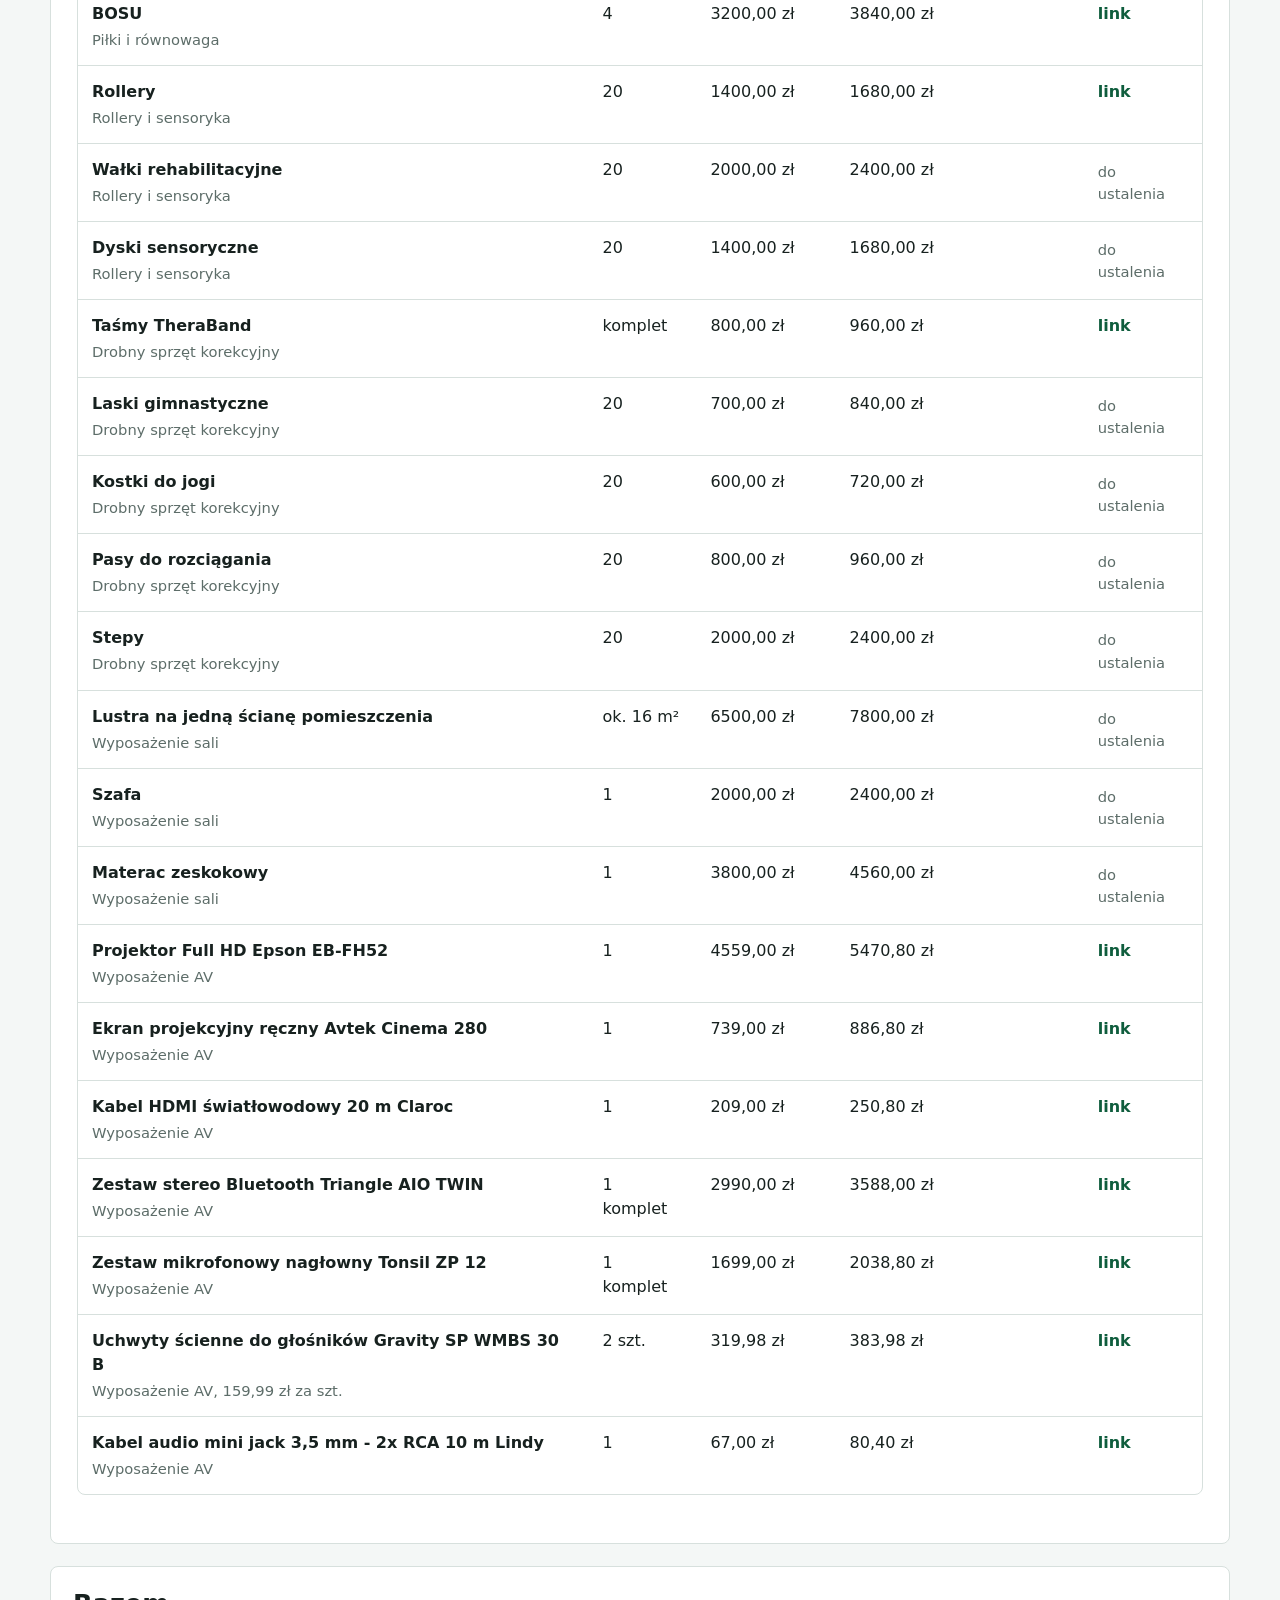
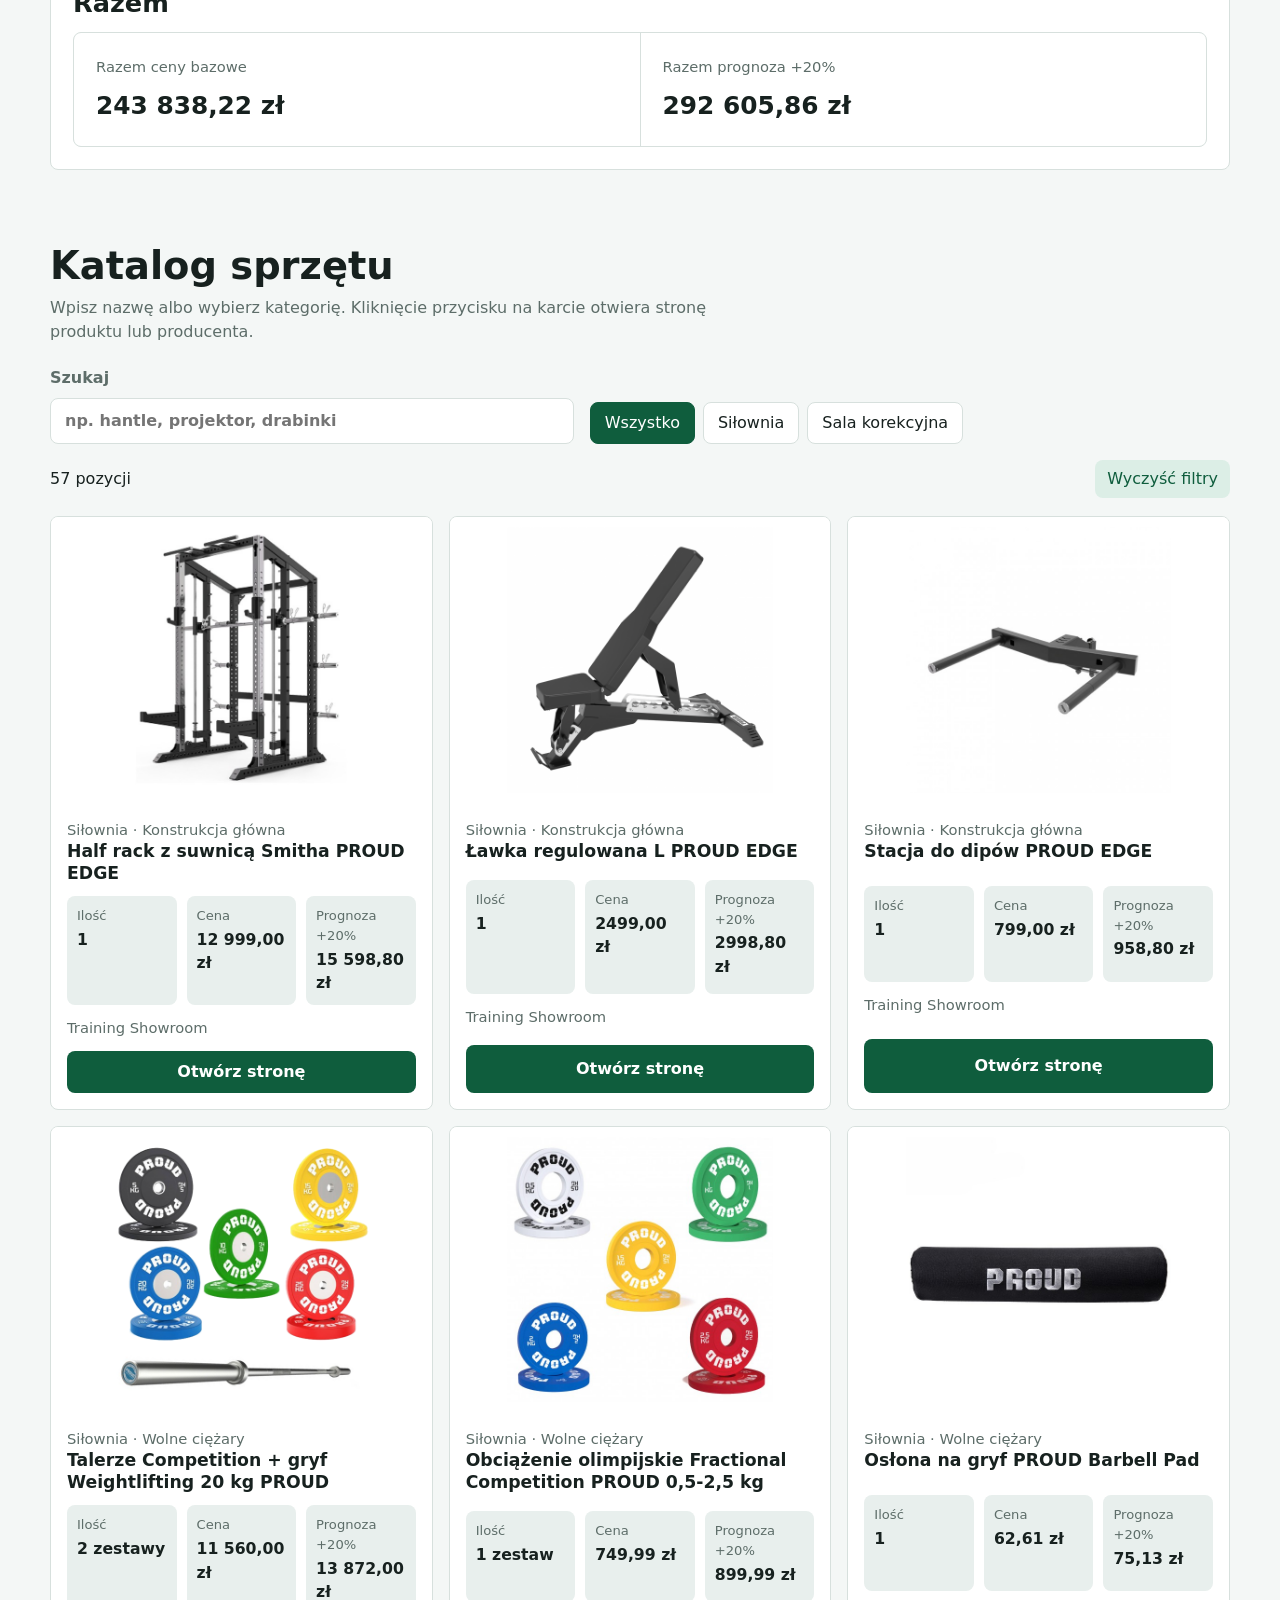
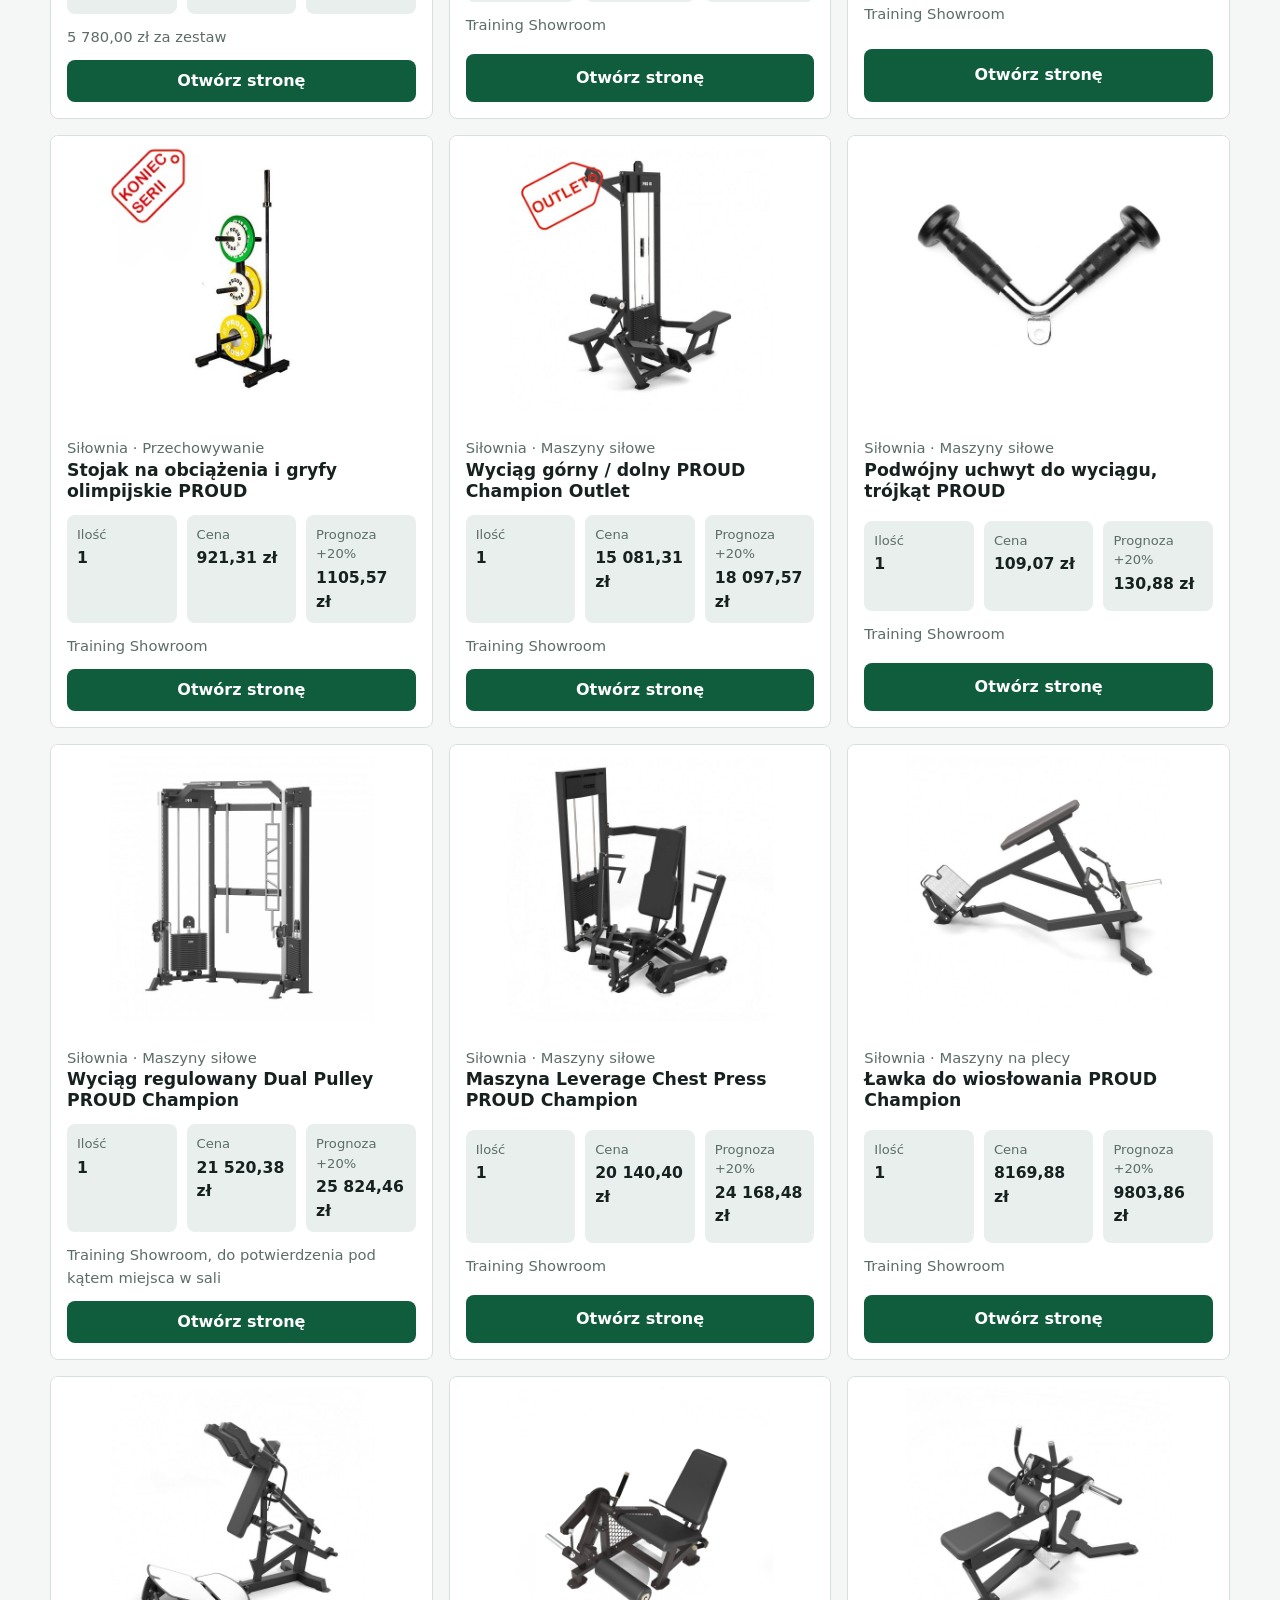
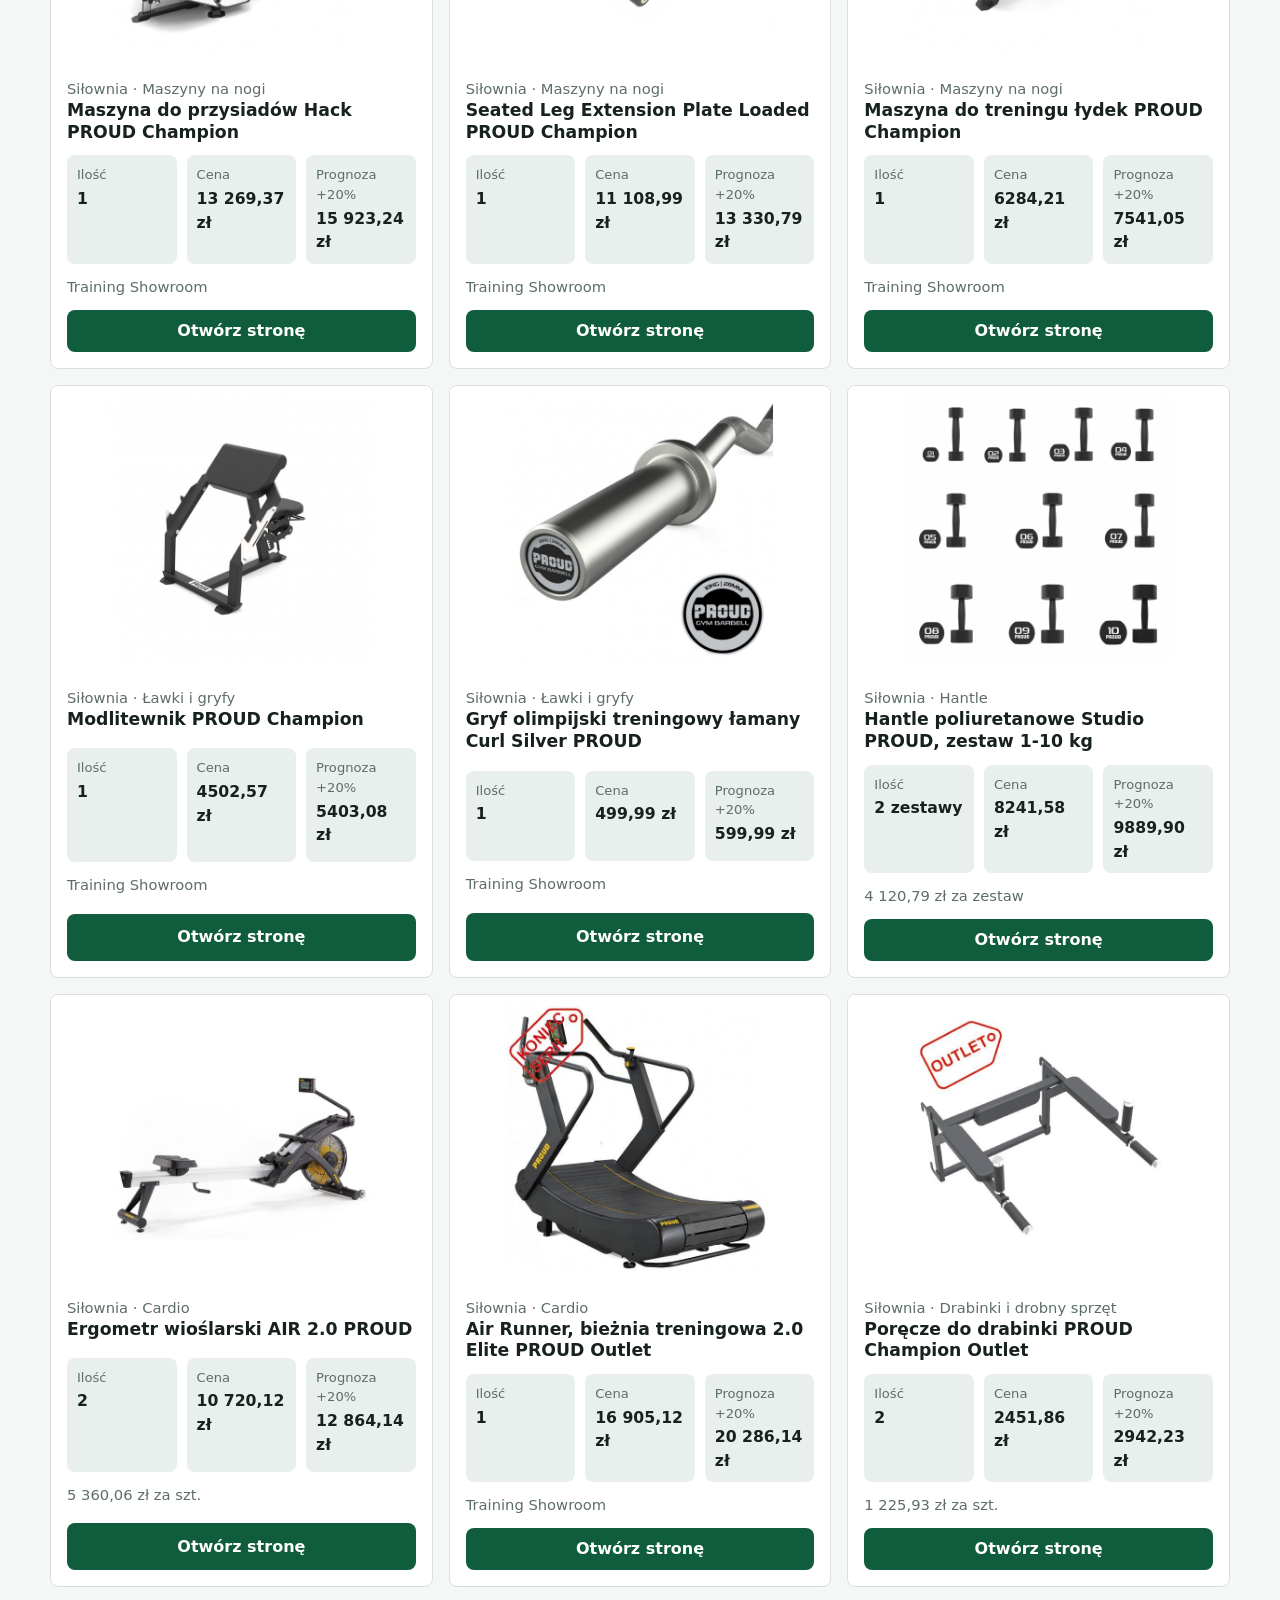
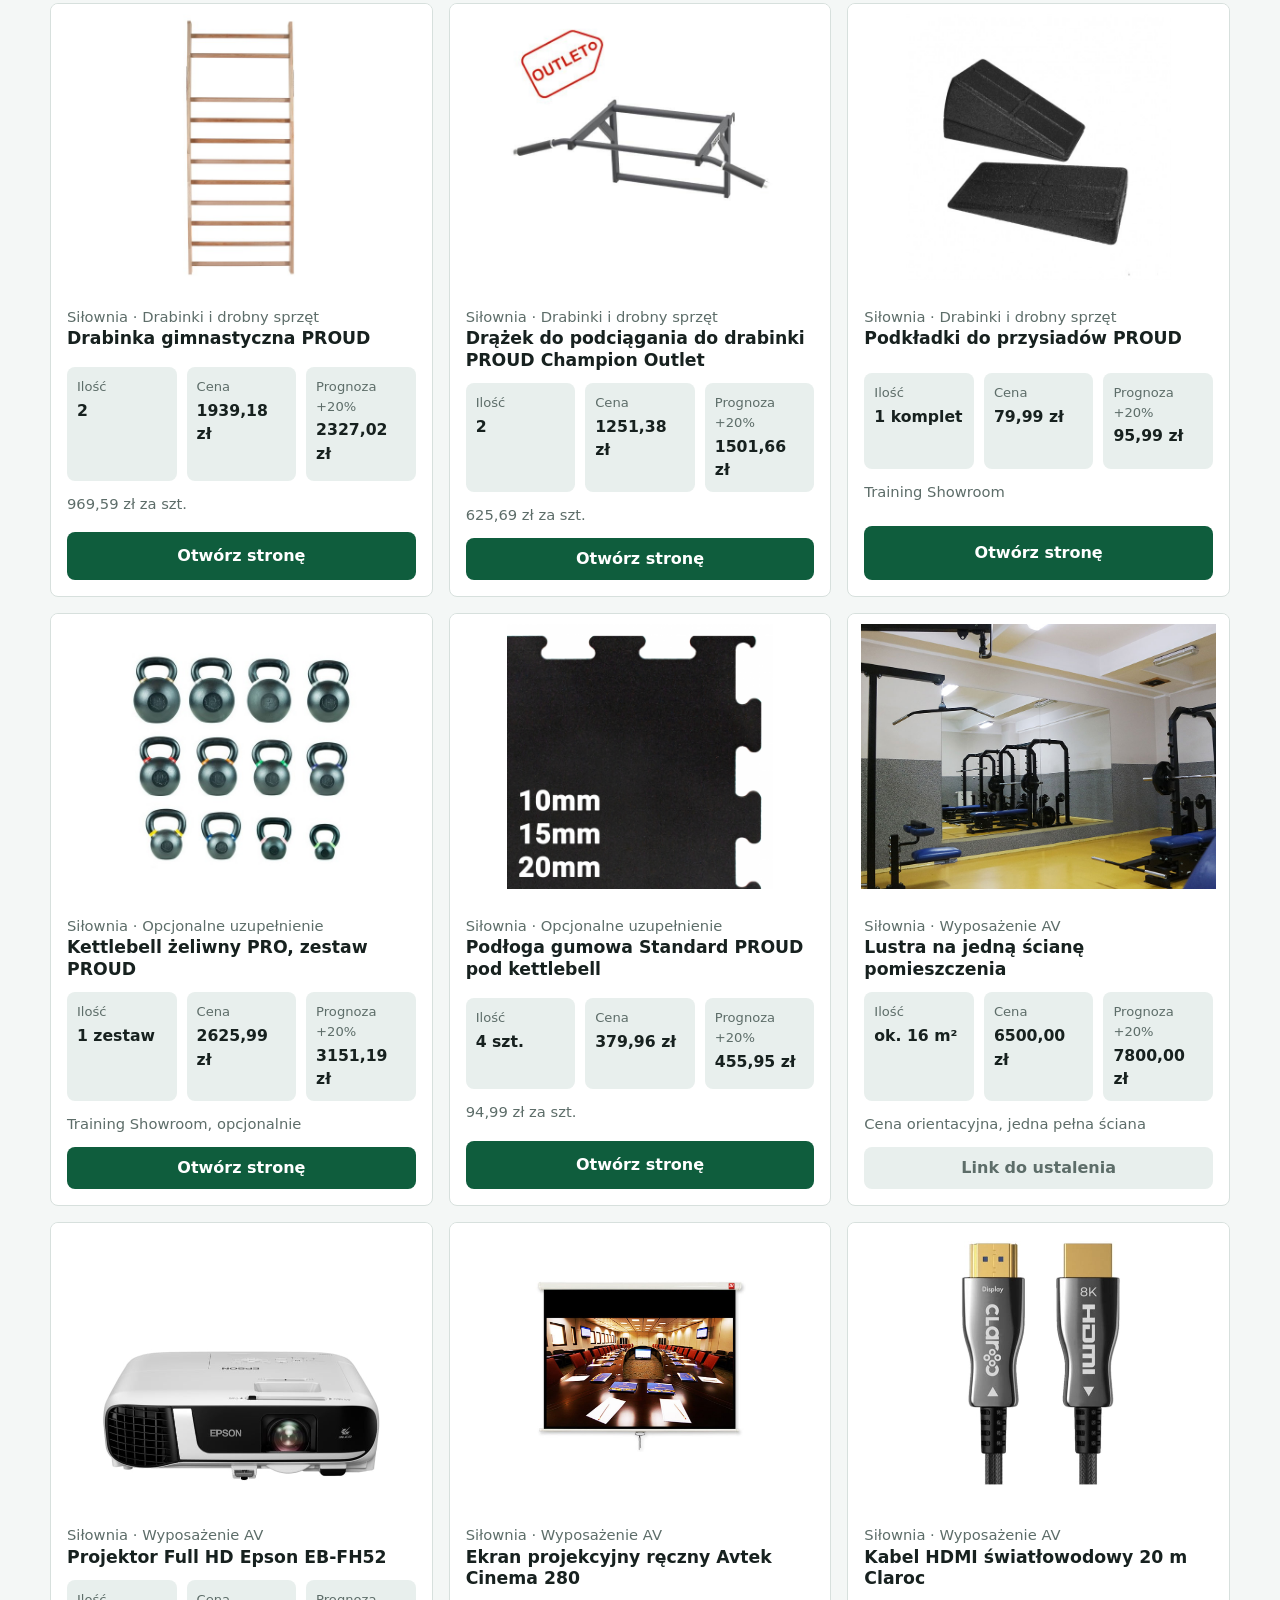
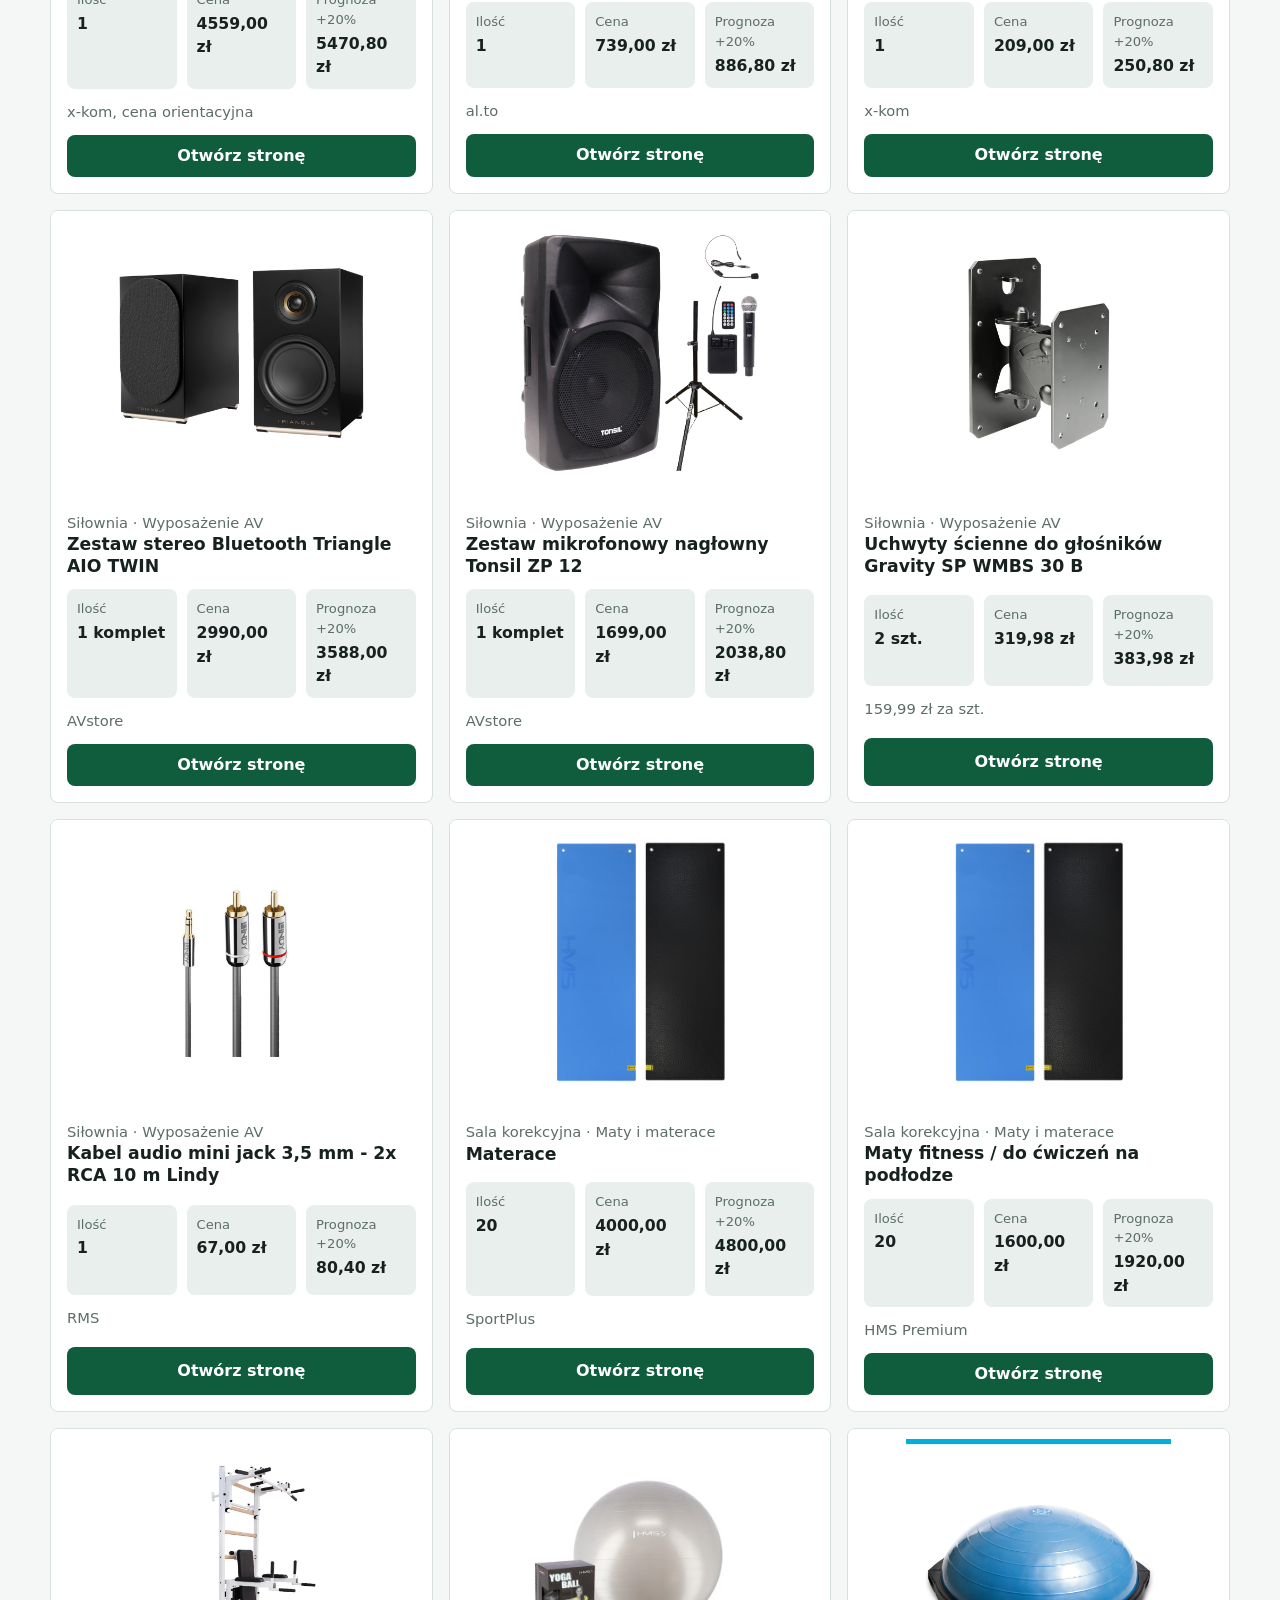
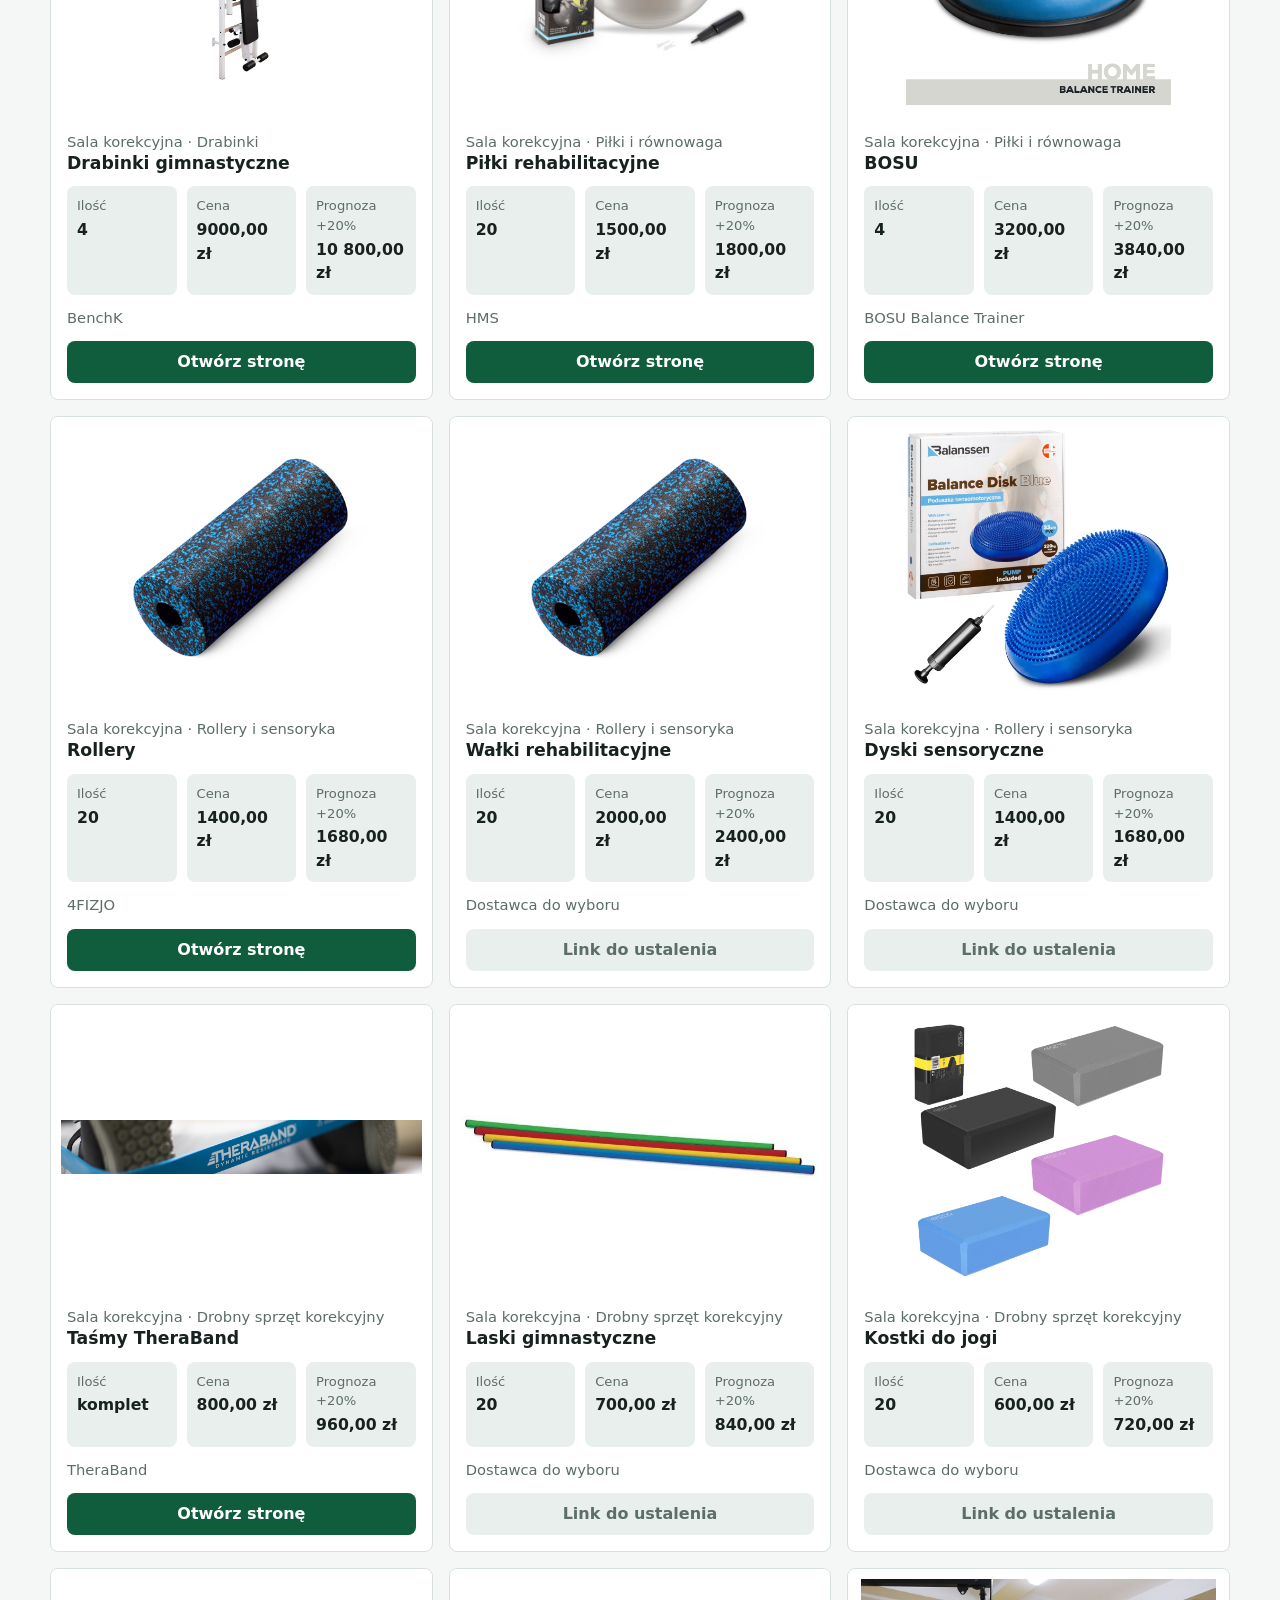
==== commit 2d10dad2: "Update AV equipment and add gym machines" ====
--- a/index.html
+++ b/index.html
@@ -45,19 +45,19 @@
       <section class="summary" aria-label="Podsumowanie założeń">
         <article>
           <span>Wyposażenie siłowni</span>
-          <strong>26 pozycji</strong>
+          <strong>34 pozycje</strong>
         </article>
         <article>
           <span>Sala korekcyjna</span>
-          <strong>18 pozycji</strong>
+          <strong>23 pozycje</strong>
         </article>
         <article>
           <span>Razem ceny</span>
-          <strong>199 993,98 zł</strong>
+          <strong>243 838,22 zł</strong>
         </article>
         <article>
           <span>Razem prognoza +20%</span>
-          <strong>239 992,78 zł</strong>
+          <strong>292 605,86 zł</strong>
         </article>
       </section>
 
@@ -65,12 +65,12 @@
         <a class="page-card" href="silownia.html">
           <span>Osobna strona</span>
           <strong>Wyposażenie siłowni</strong>
-          <p>Maszyny siłowe, wolne ciężary, cardio, drabinki, poręcze, drążki, drobny sprzęt, projektor i audio.</p>
+          <p>Maszyny siłowe, wolne ciężary, cardio, lustra, projektor, ekran, stereo Bluetooth, mikrofon i okablowanie.</p>
         </a>
         <a class="page-card" href="sala-gimnastyki.html">
           <span>Osobna strona</span>
           <strong>Sala gimnastyki korekcyjnej</strong>
-          <p>Materace, maty i sprzęt osobisty dobrany pod 20 użytkowników jednocześnie, drabinki, projektor i audio.</p>
+          <p>Sprzęt osobisty dla 20 osób, drabinki, pełna ściana luster, projektor, ekran, stereo Bluetooth i mikrofon.</p>
         </a>
       </section>
 
@@ -88,7 +88,7 @@
             <div>
               <span class="cost-label">Część 1</span>
               <h3>Wyposażenie siłowni</h3>
-              <p>Sprzęt oparty na ofercie Training Showroom, uzupełniony o projektor, audio, drobny sprzęt techniczny i akcesoria.</p>
+              <p>Sprzęt oparty na ofercie Training Showroom, uzupełniony o lustra, projektor, ekran, stereo Bluetooth, mikrofon nagłowny, uchwyty i okablowanie.</p>
             </div>
             <div id="gymEstimateTotals" class="estimate-totals"></div>
           </div>
@@ -113,7 +113,7 @@
             <div>
               <span class="cost-label">Część 2</span>
               <h3>Wyposażenie sali gimnastyki korekcyjnej</h3>
-              <p>Rozbudowana sala korekcyjna z większą liczbą drabinek, wyposażeniem AV i sprzętem osobistym pod 20 osób.</p>
+              <p>Rozbudowana sala korekcyjna z większą liczbą drabinek, pełną ścianą luster, AV i sprzętem osobistym pod 20 osób.</p>
             </div>
             <div id="rehabEstimateTotals" class="estimate-totals"></div>
           </div>
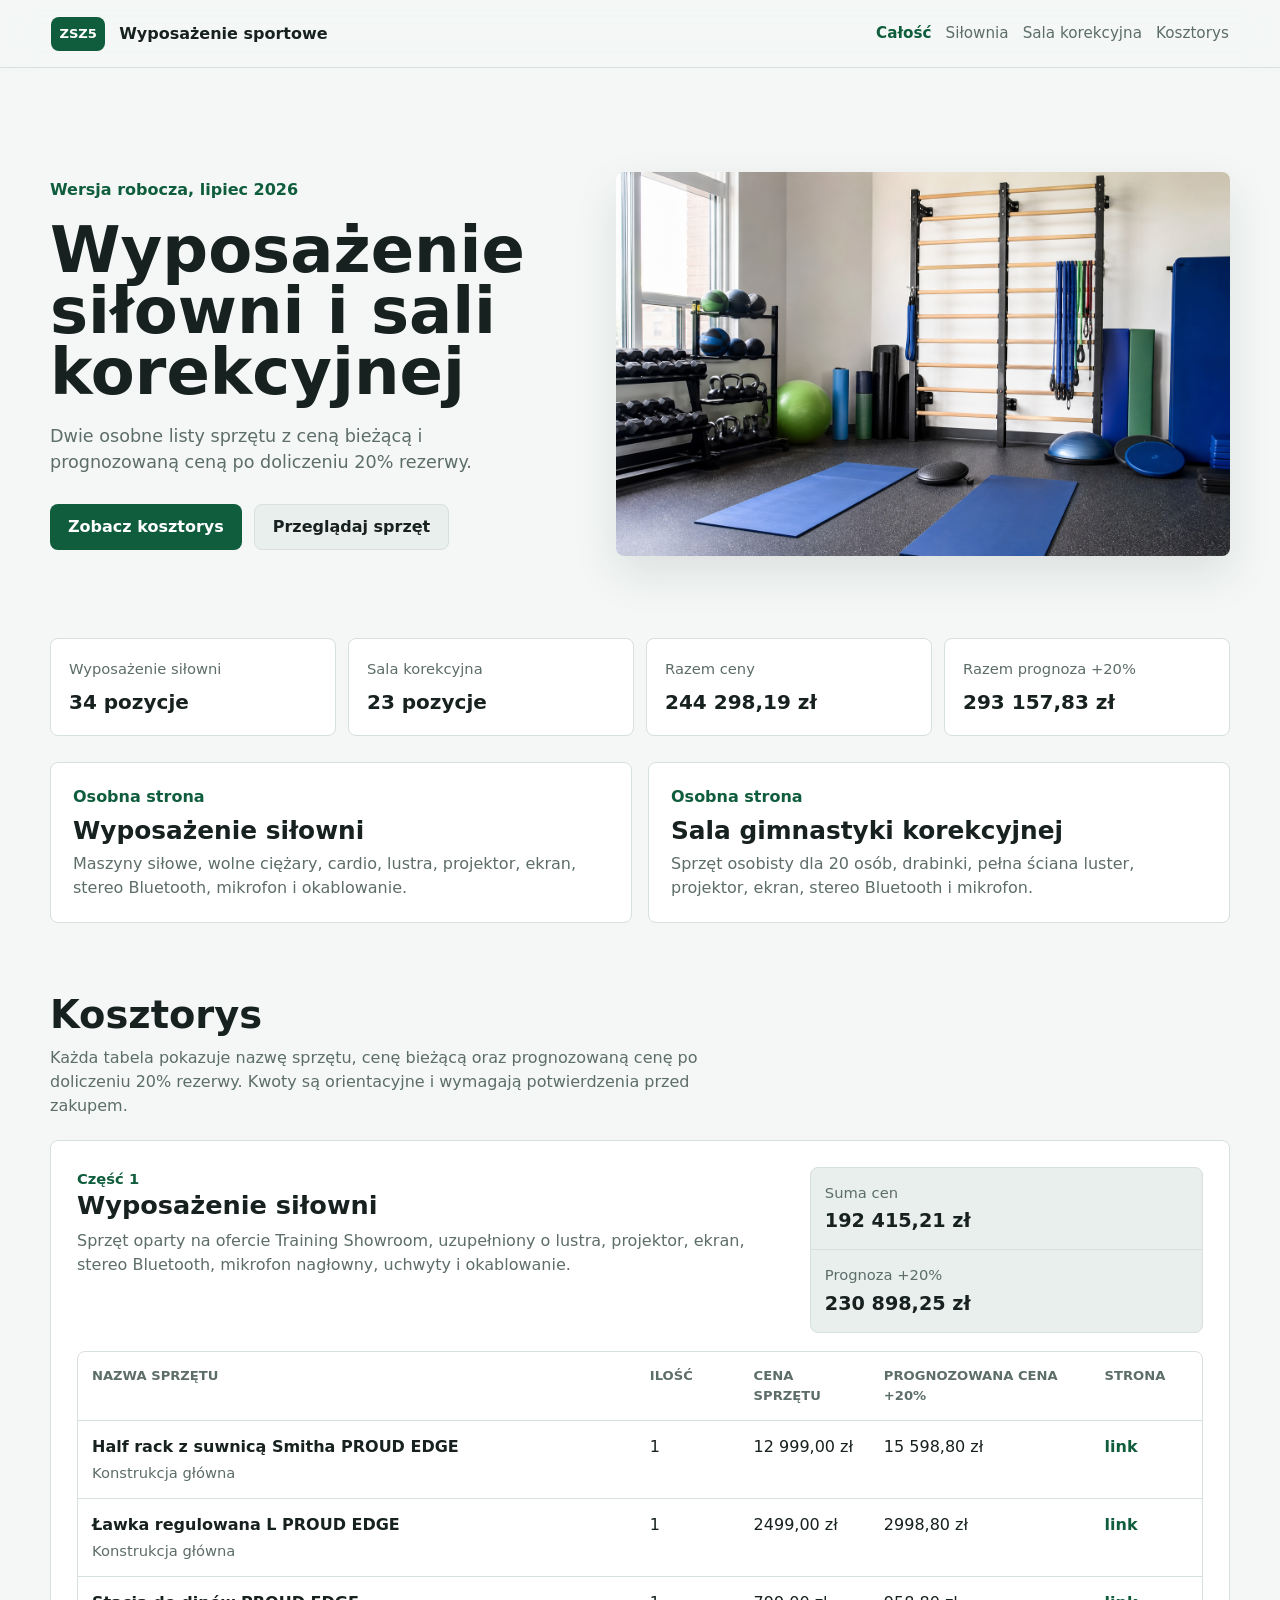
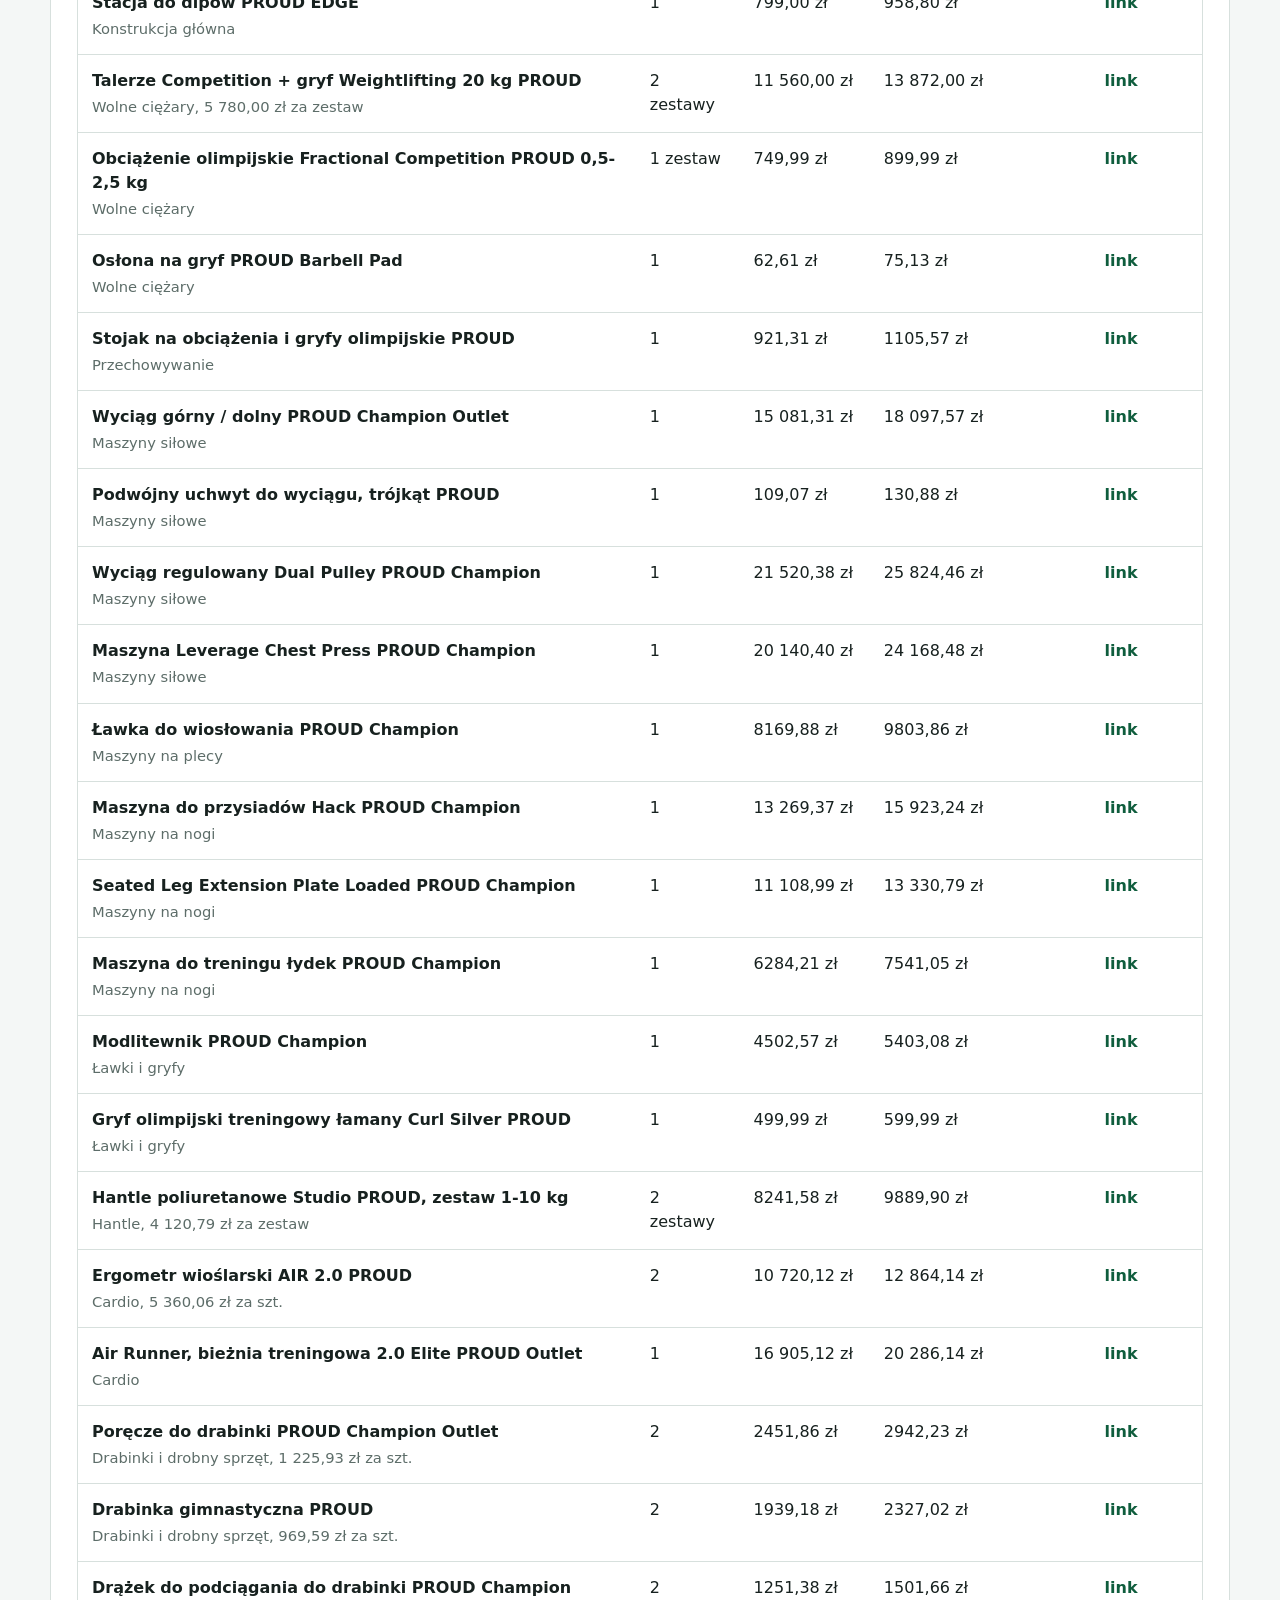
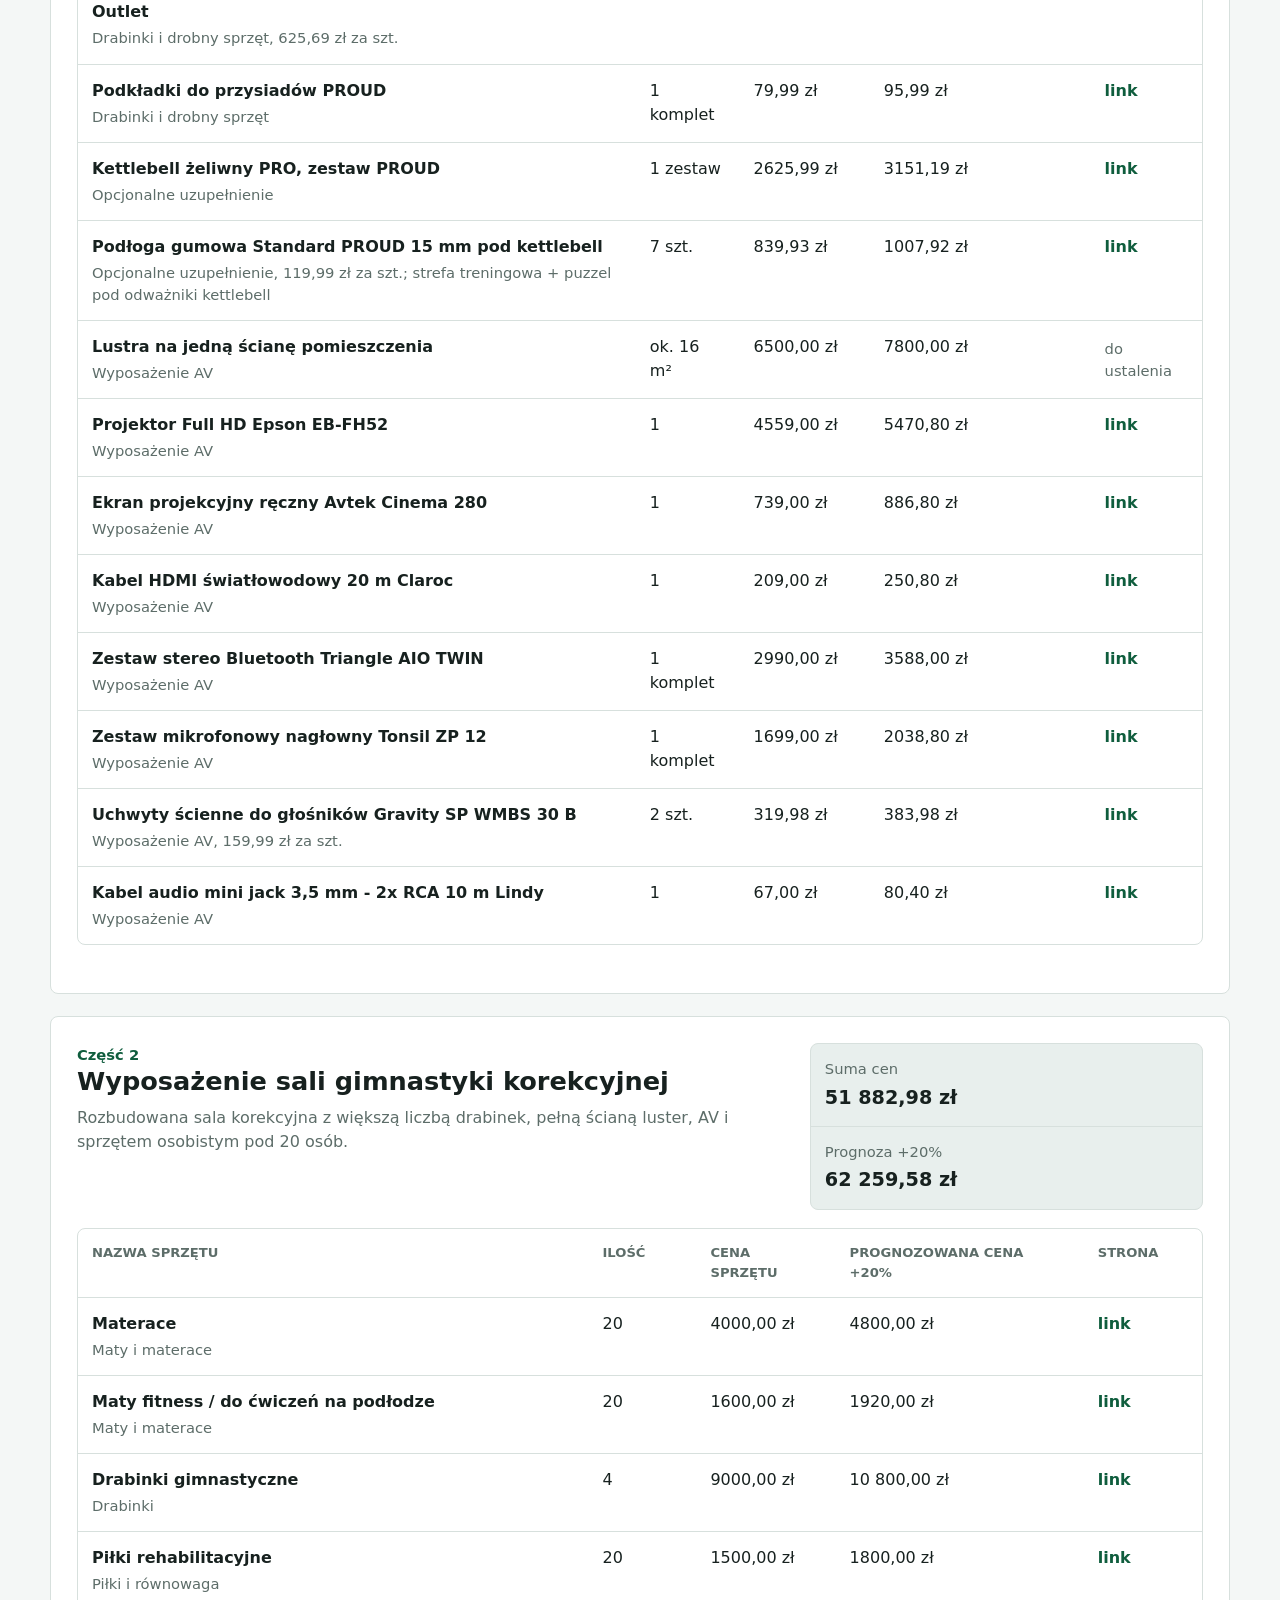
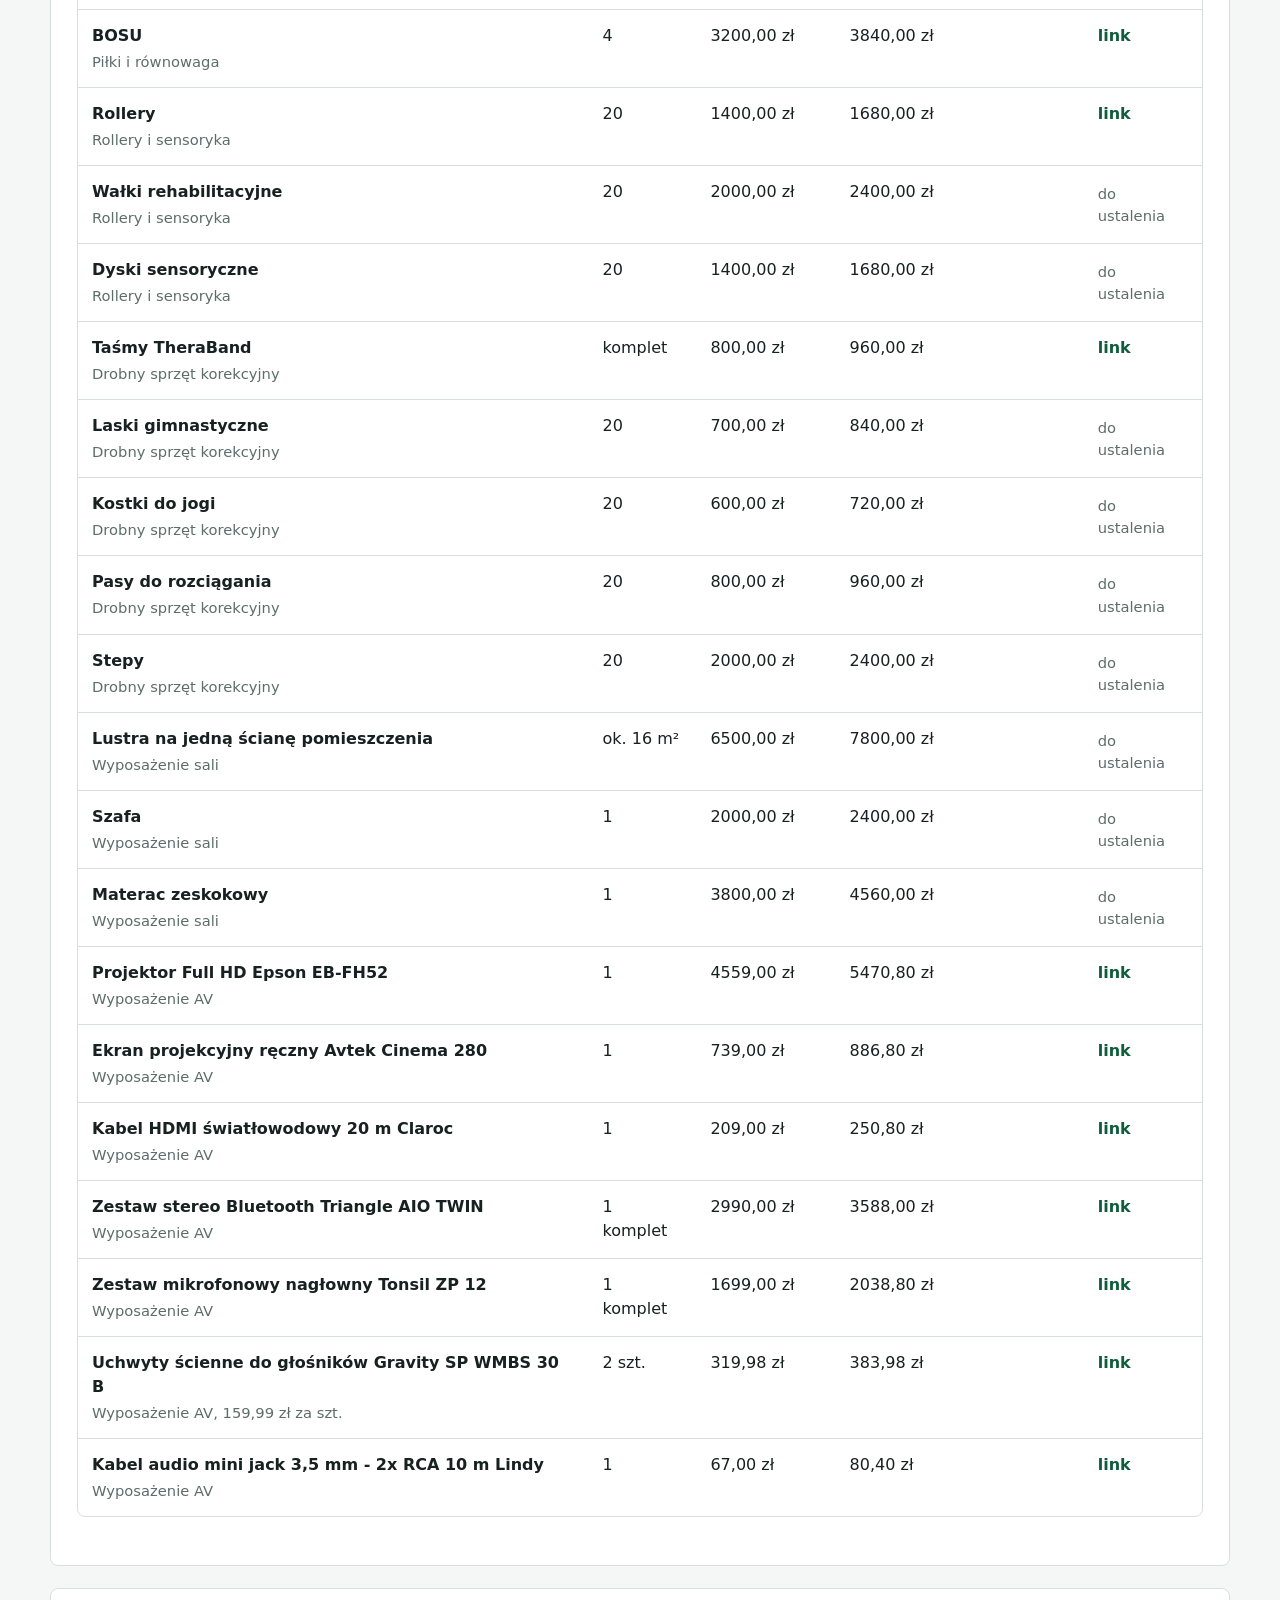
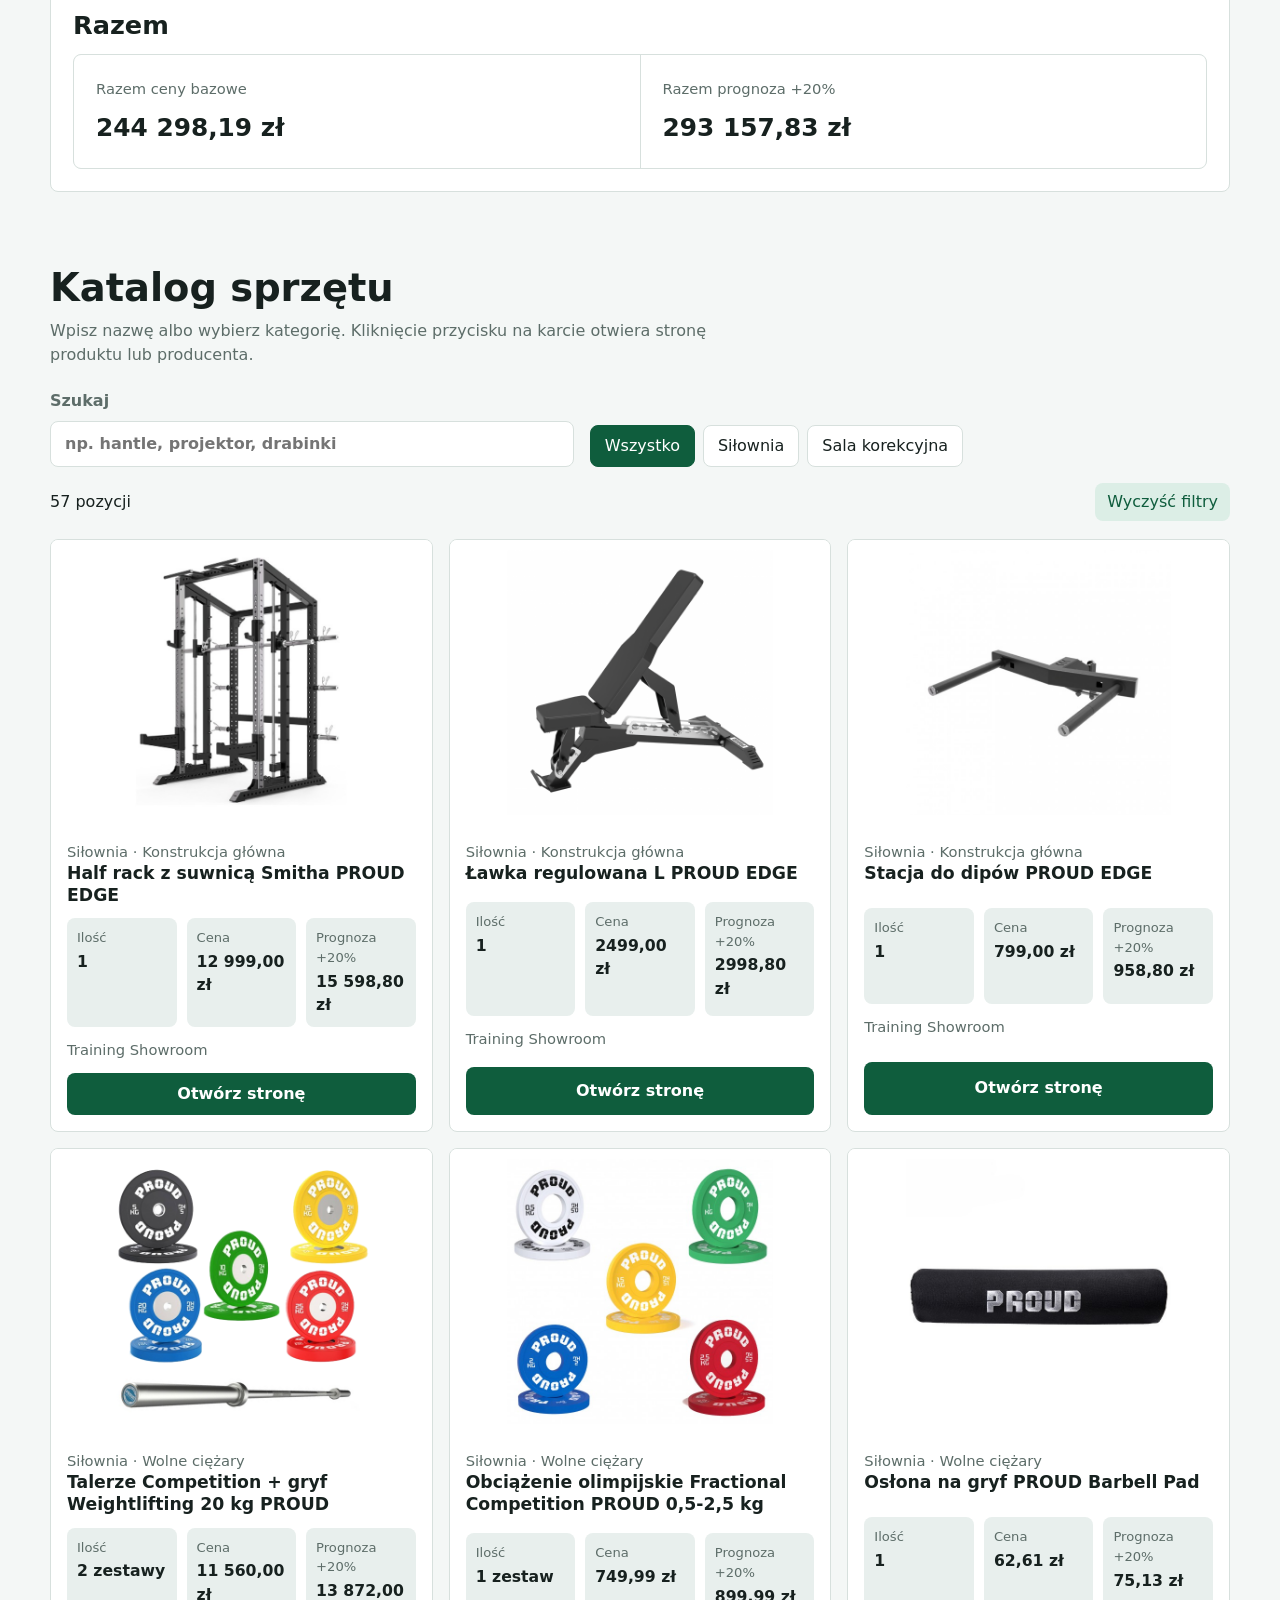
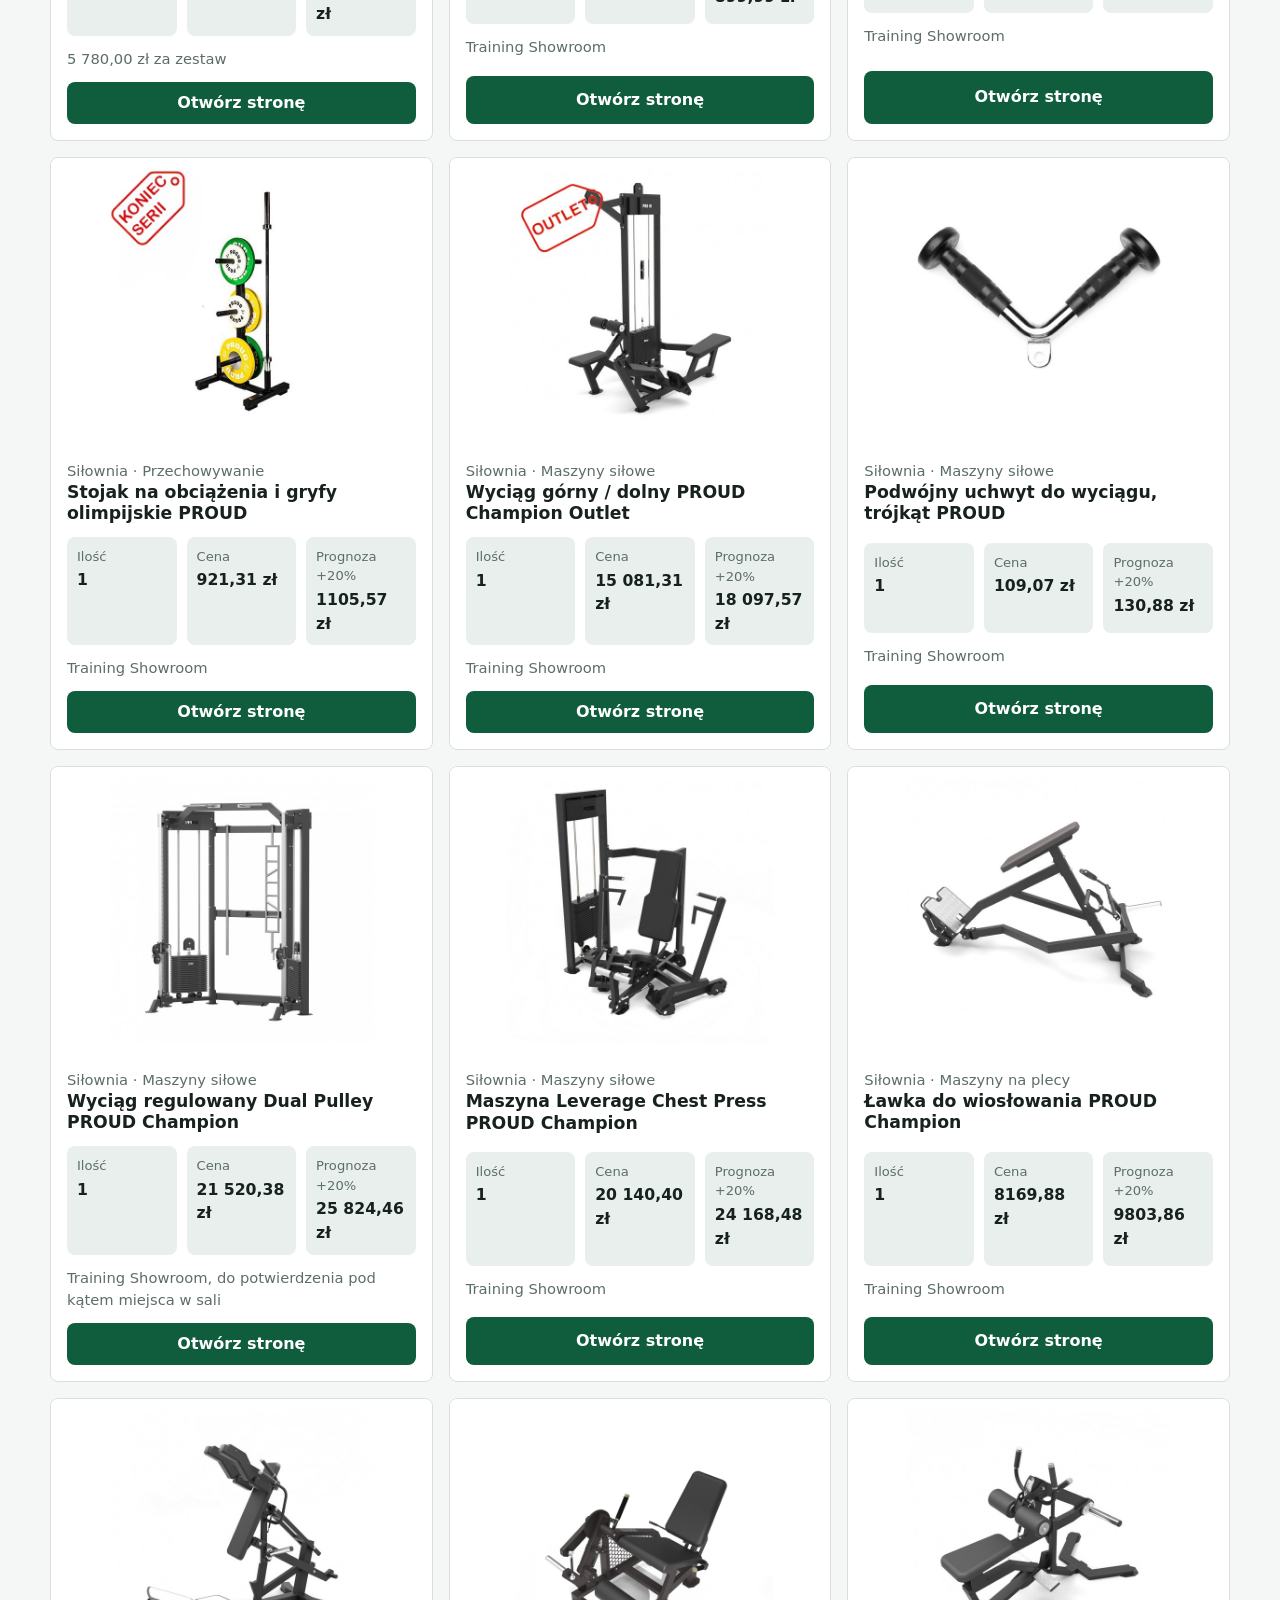
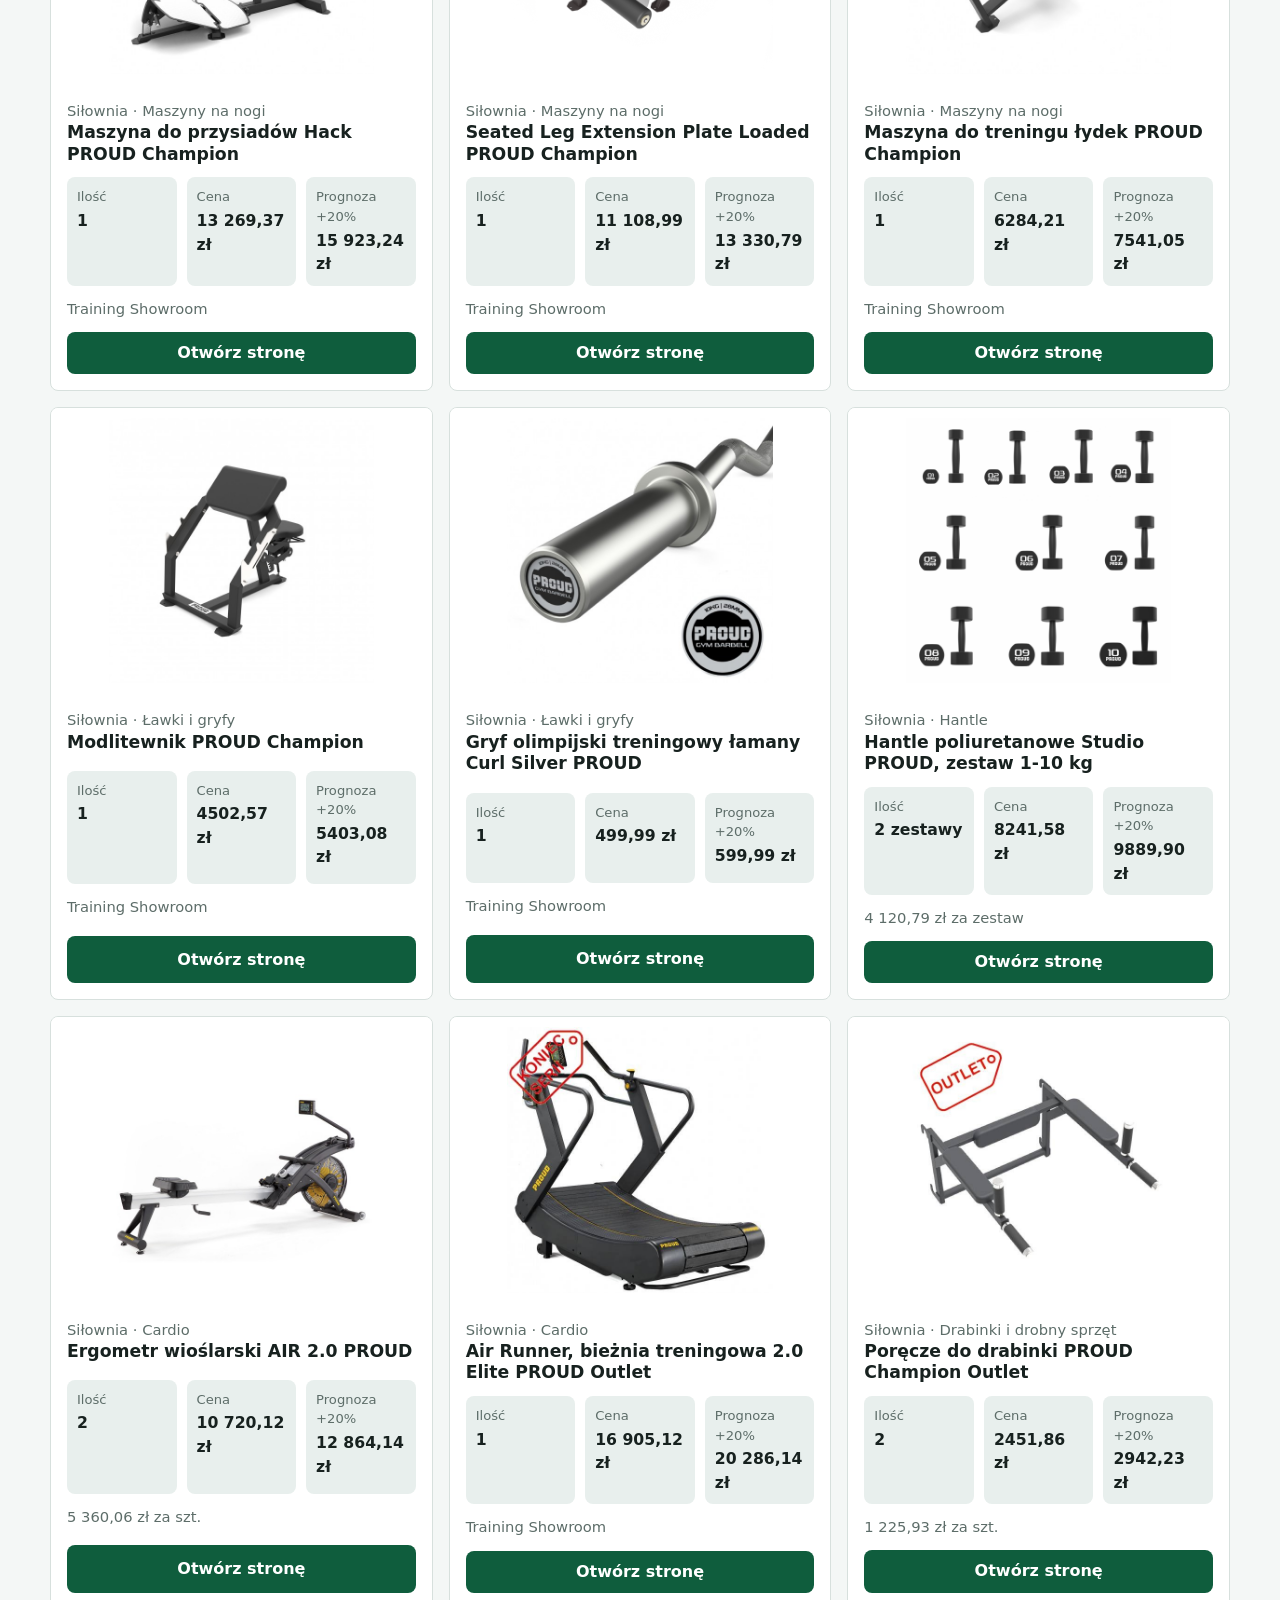
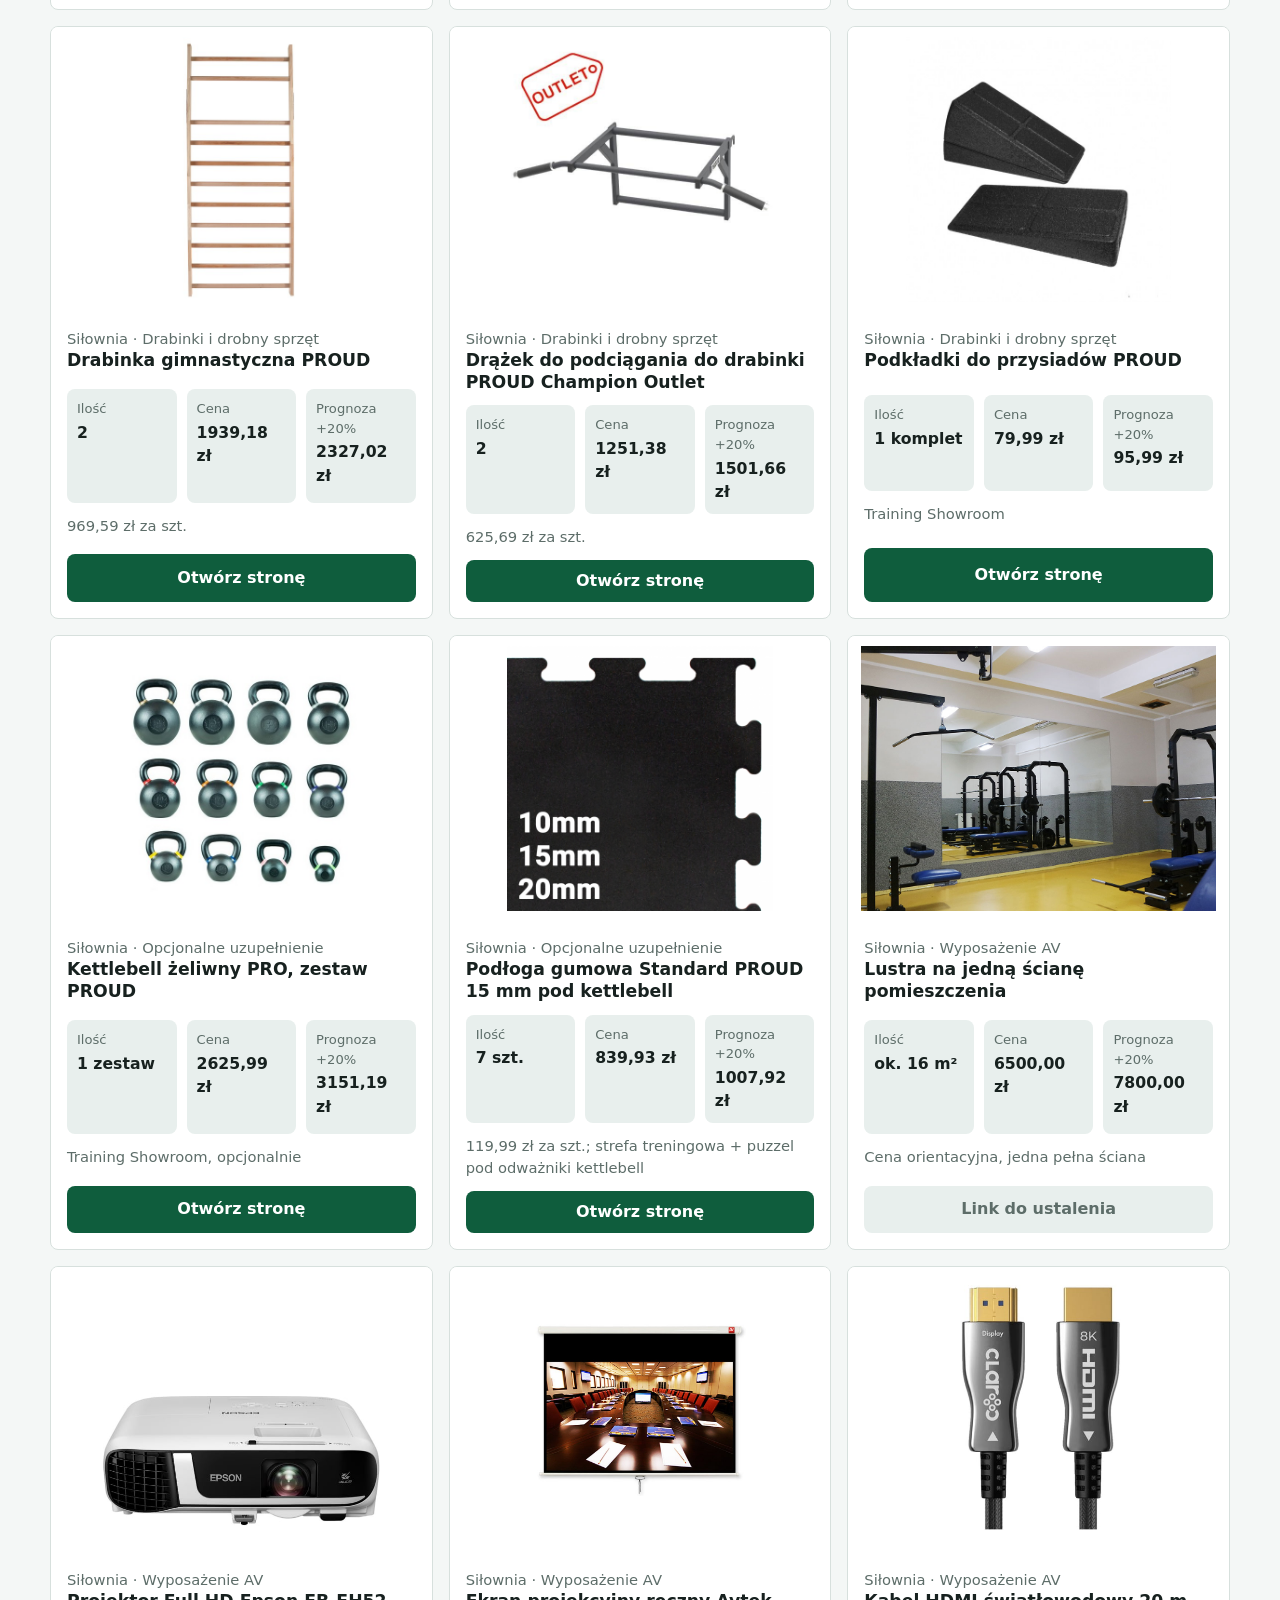
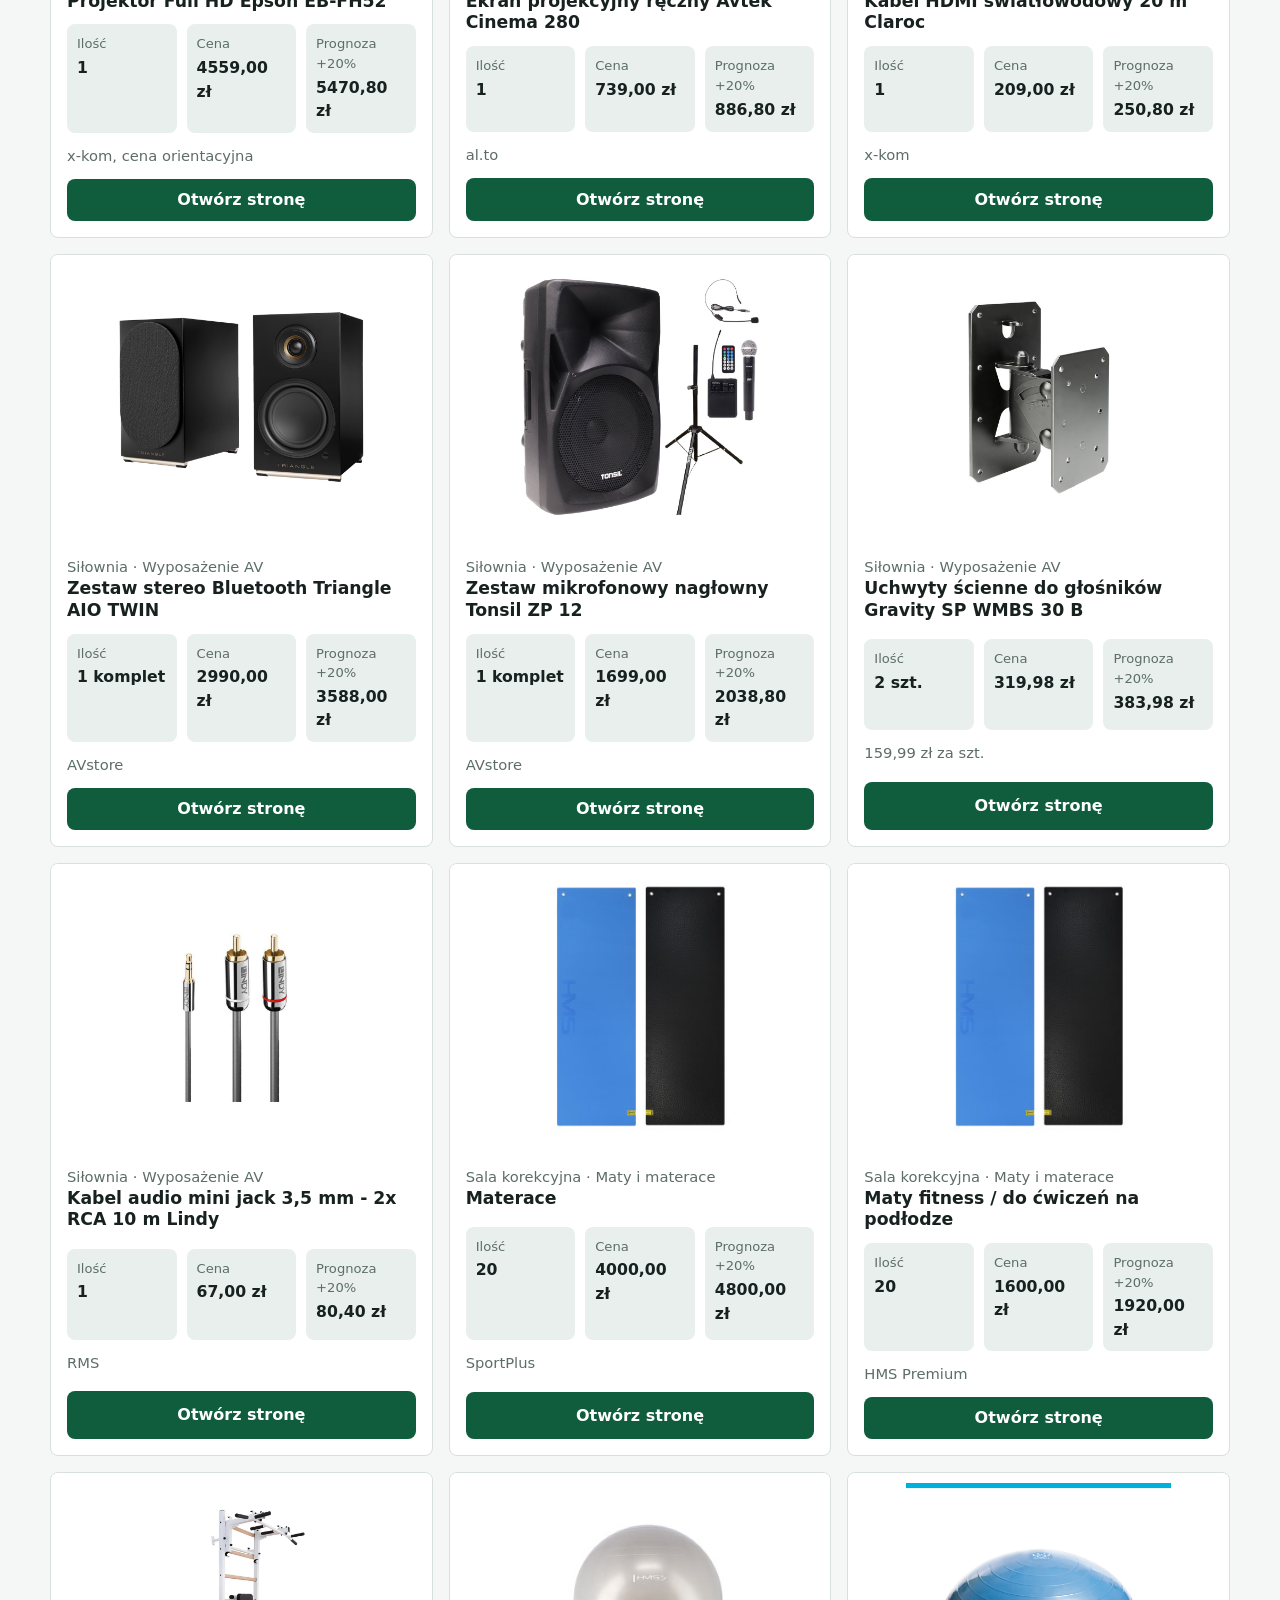
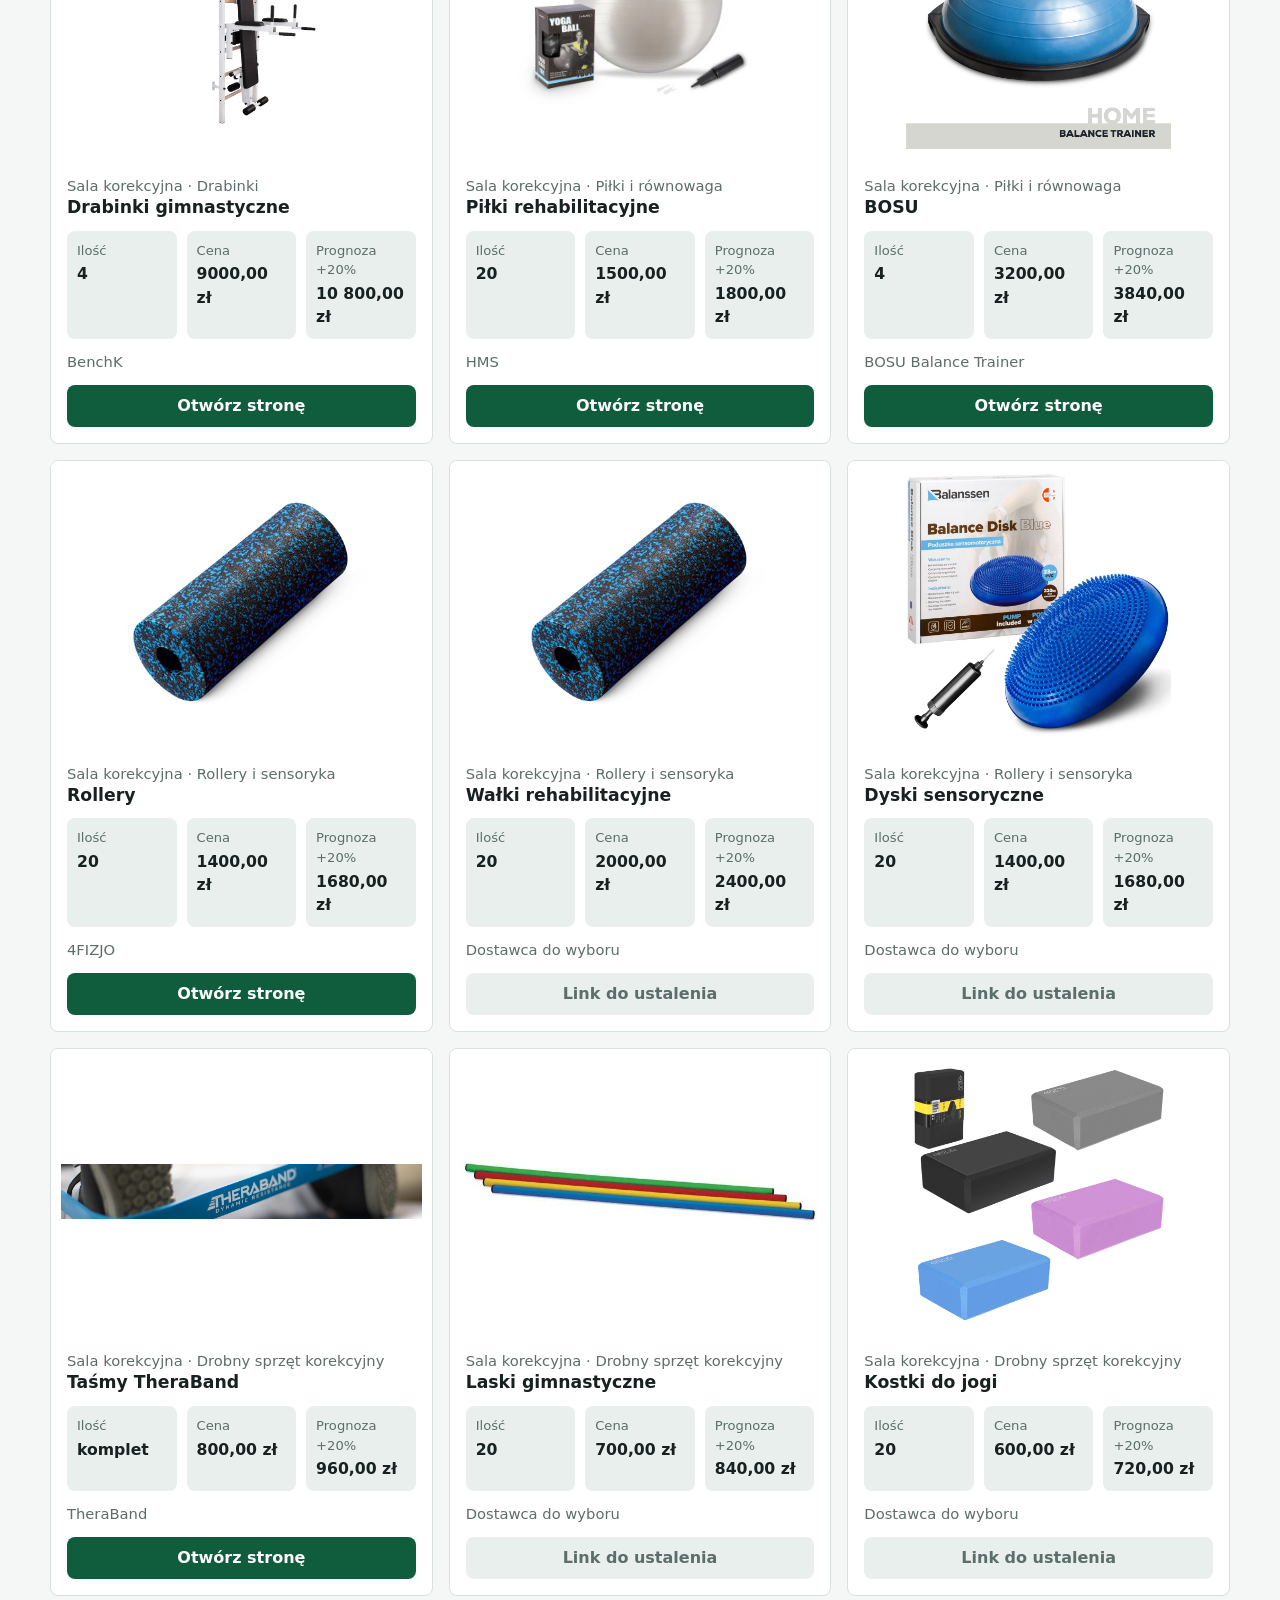
==== commit 36fb35e1: "Update kettlebell mat quantity" ====
--- a/index.html
+++ b/index.html
@@ -53,11 +53,11 @@
         </article>
         <article>
           <span>Razem ceny</span>
-          <strong>243 838,22 zł</strong>
+          <strong>244 298,19 zł</strong>
         </article>
         <article>
           <span>Razem prognoza +20%</span>
-          <strong>292 605,86 zł</strong>
+          <strong>293 157,83 zł</strong>
         </article>
       </section>
 
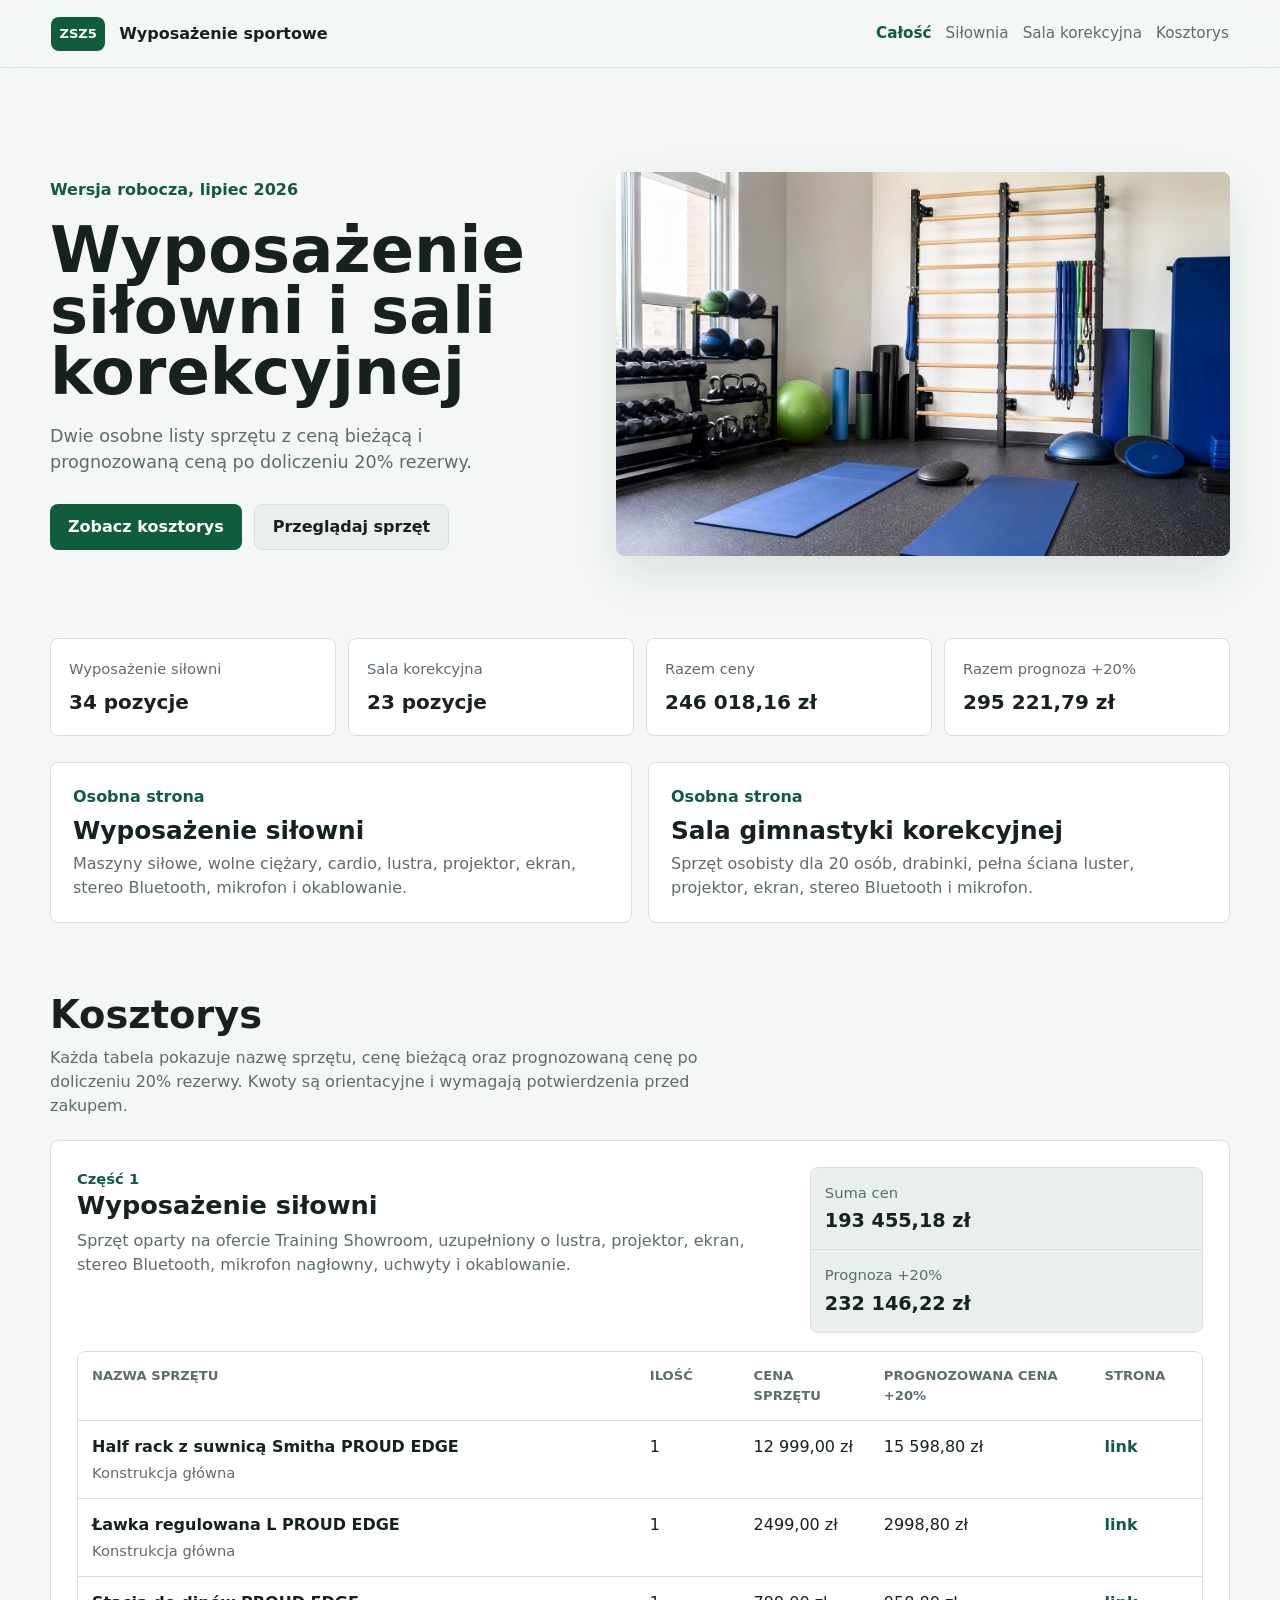
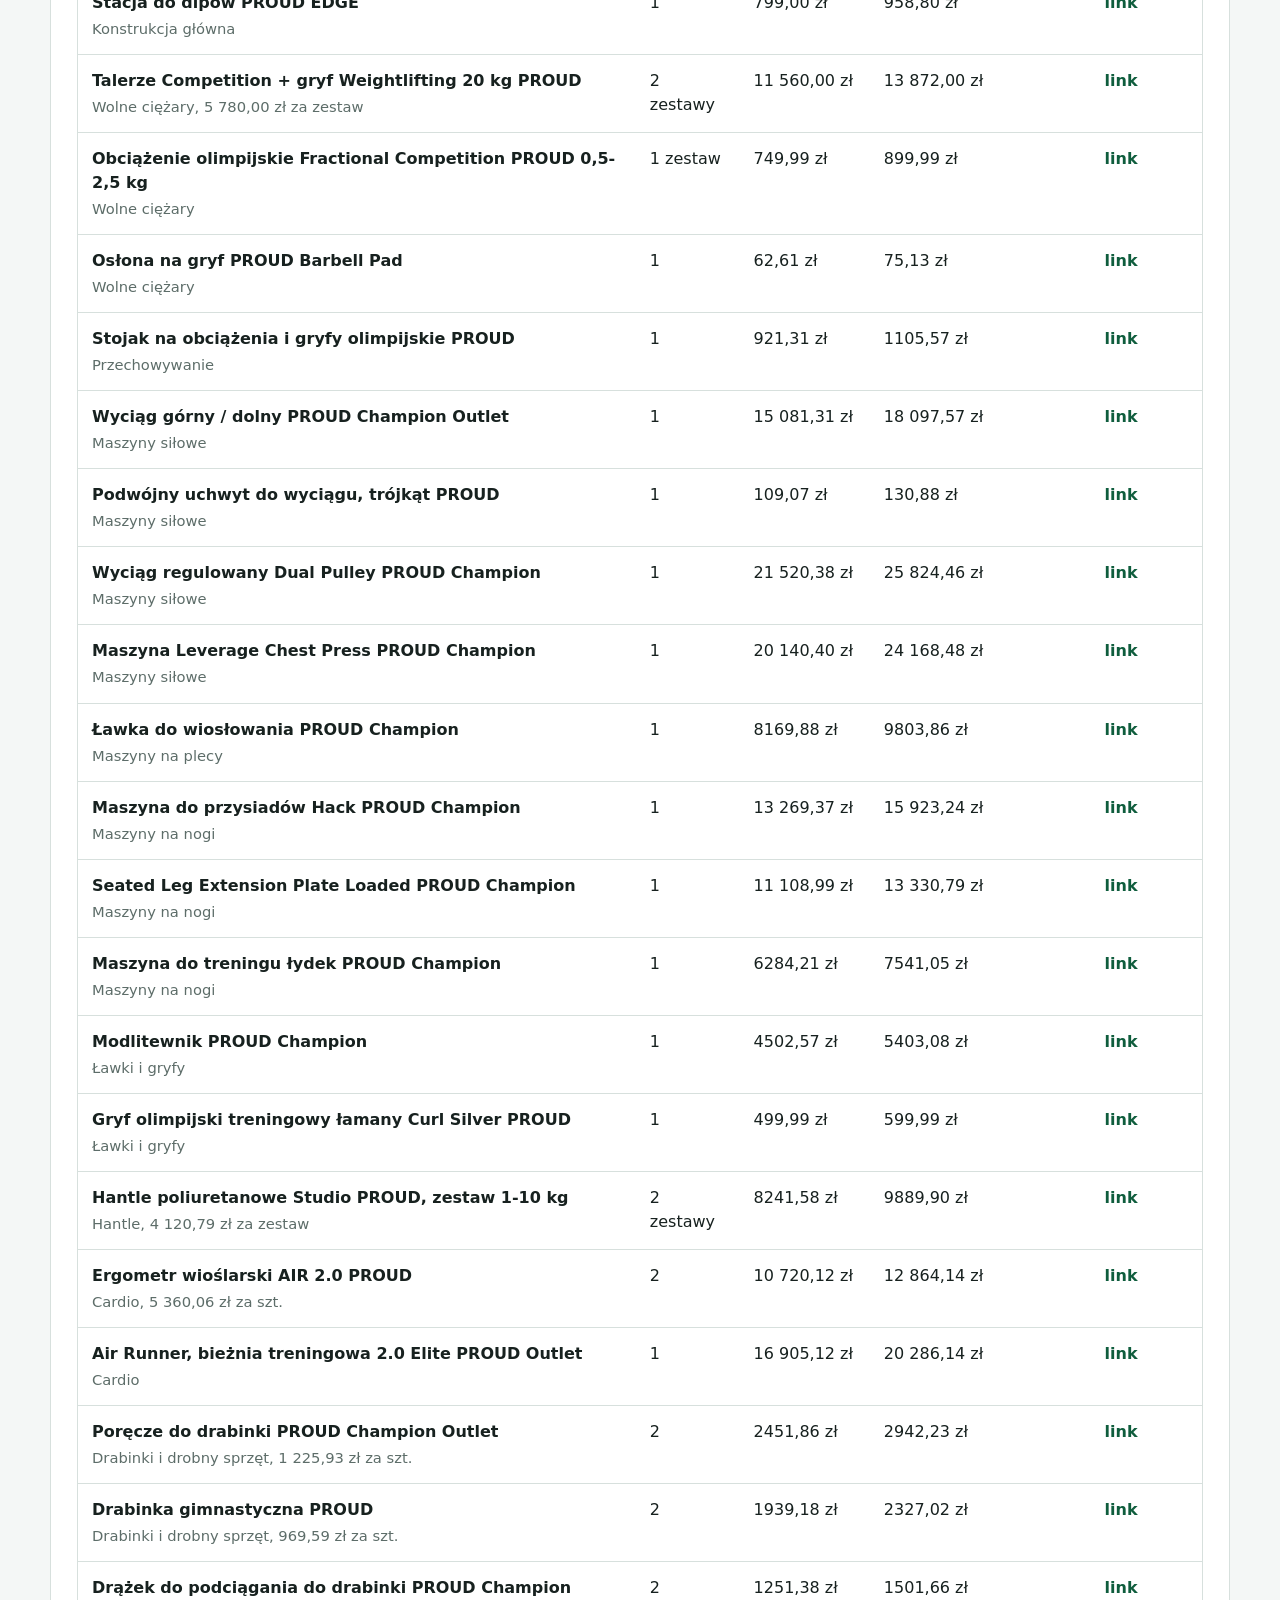
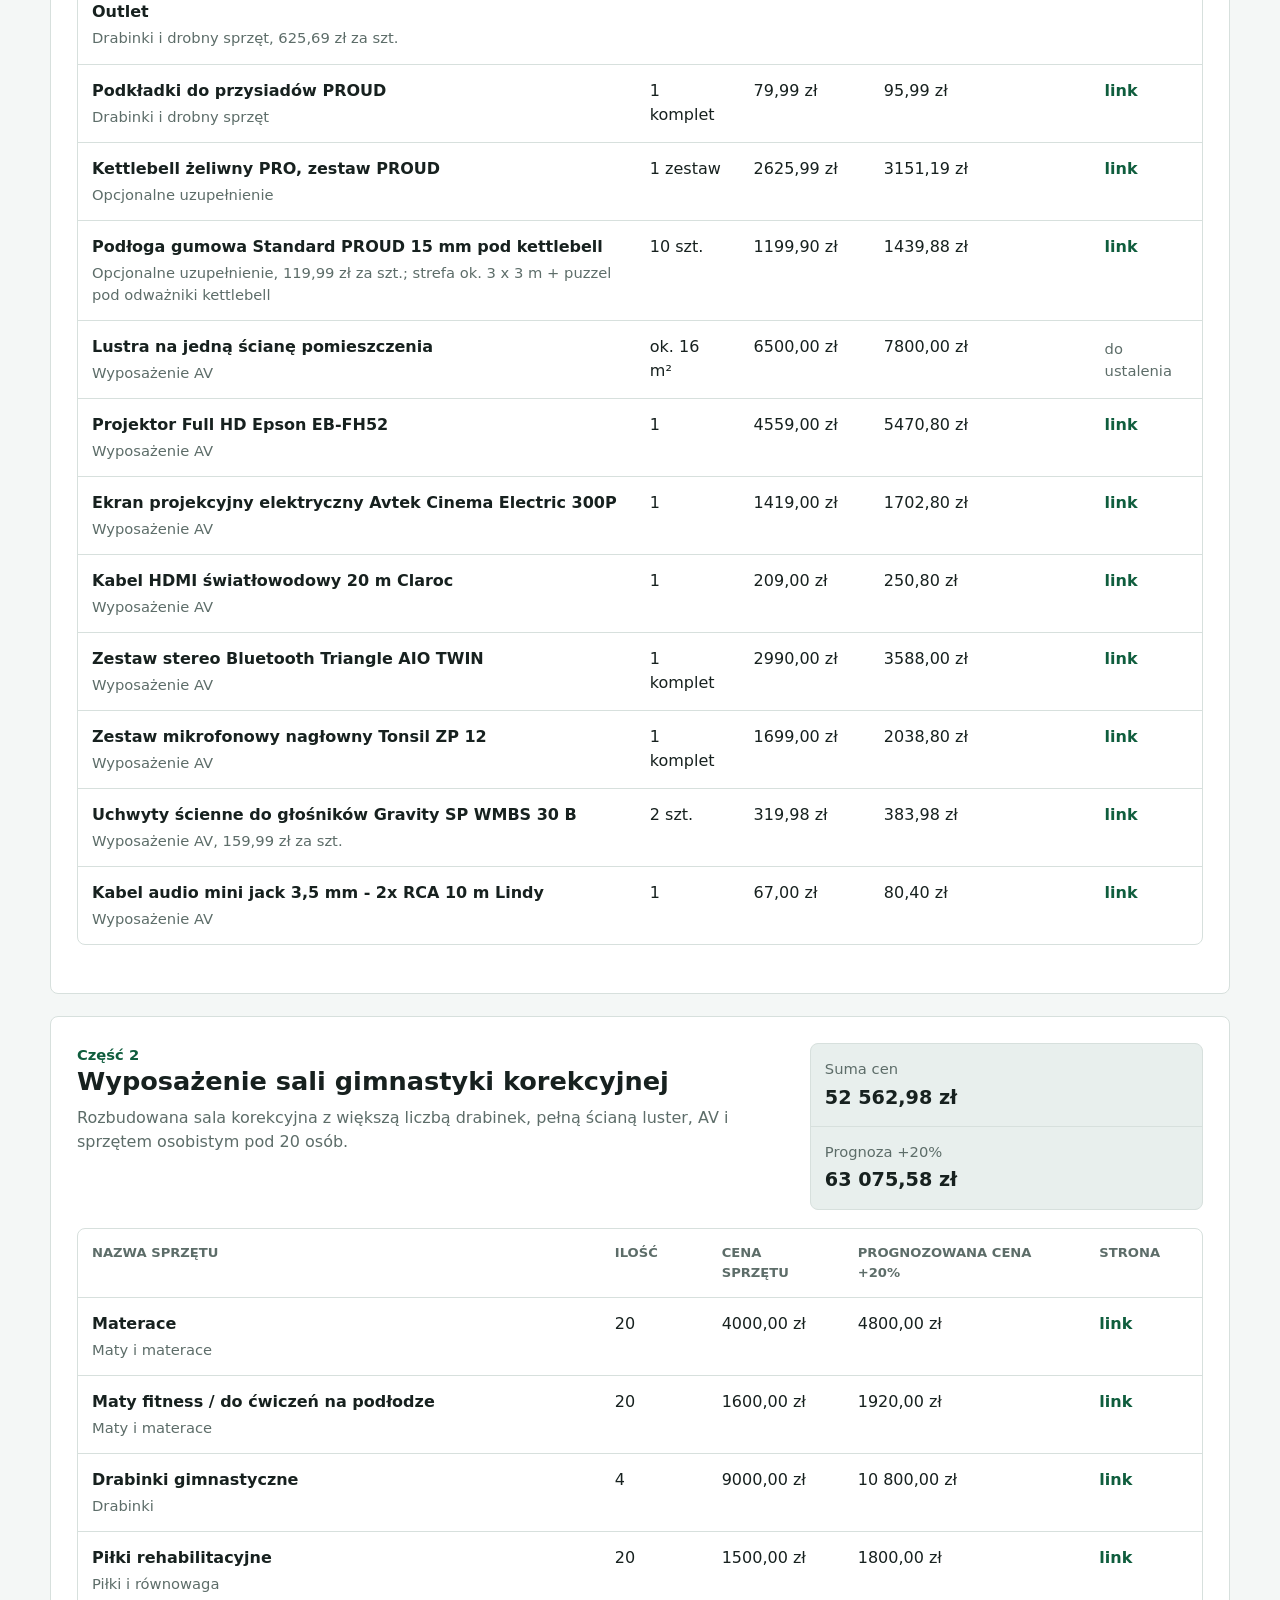
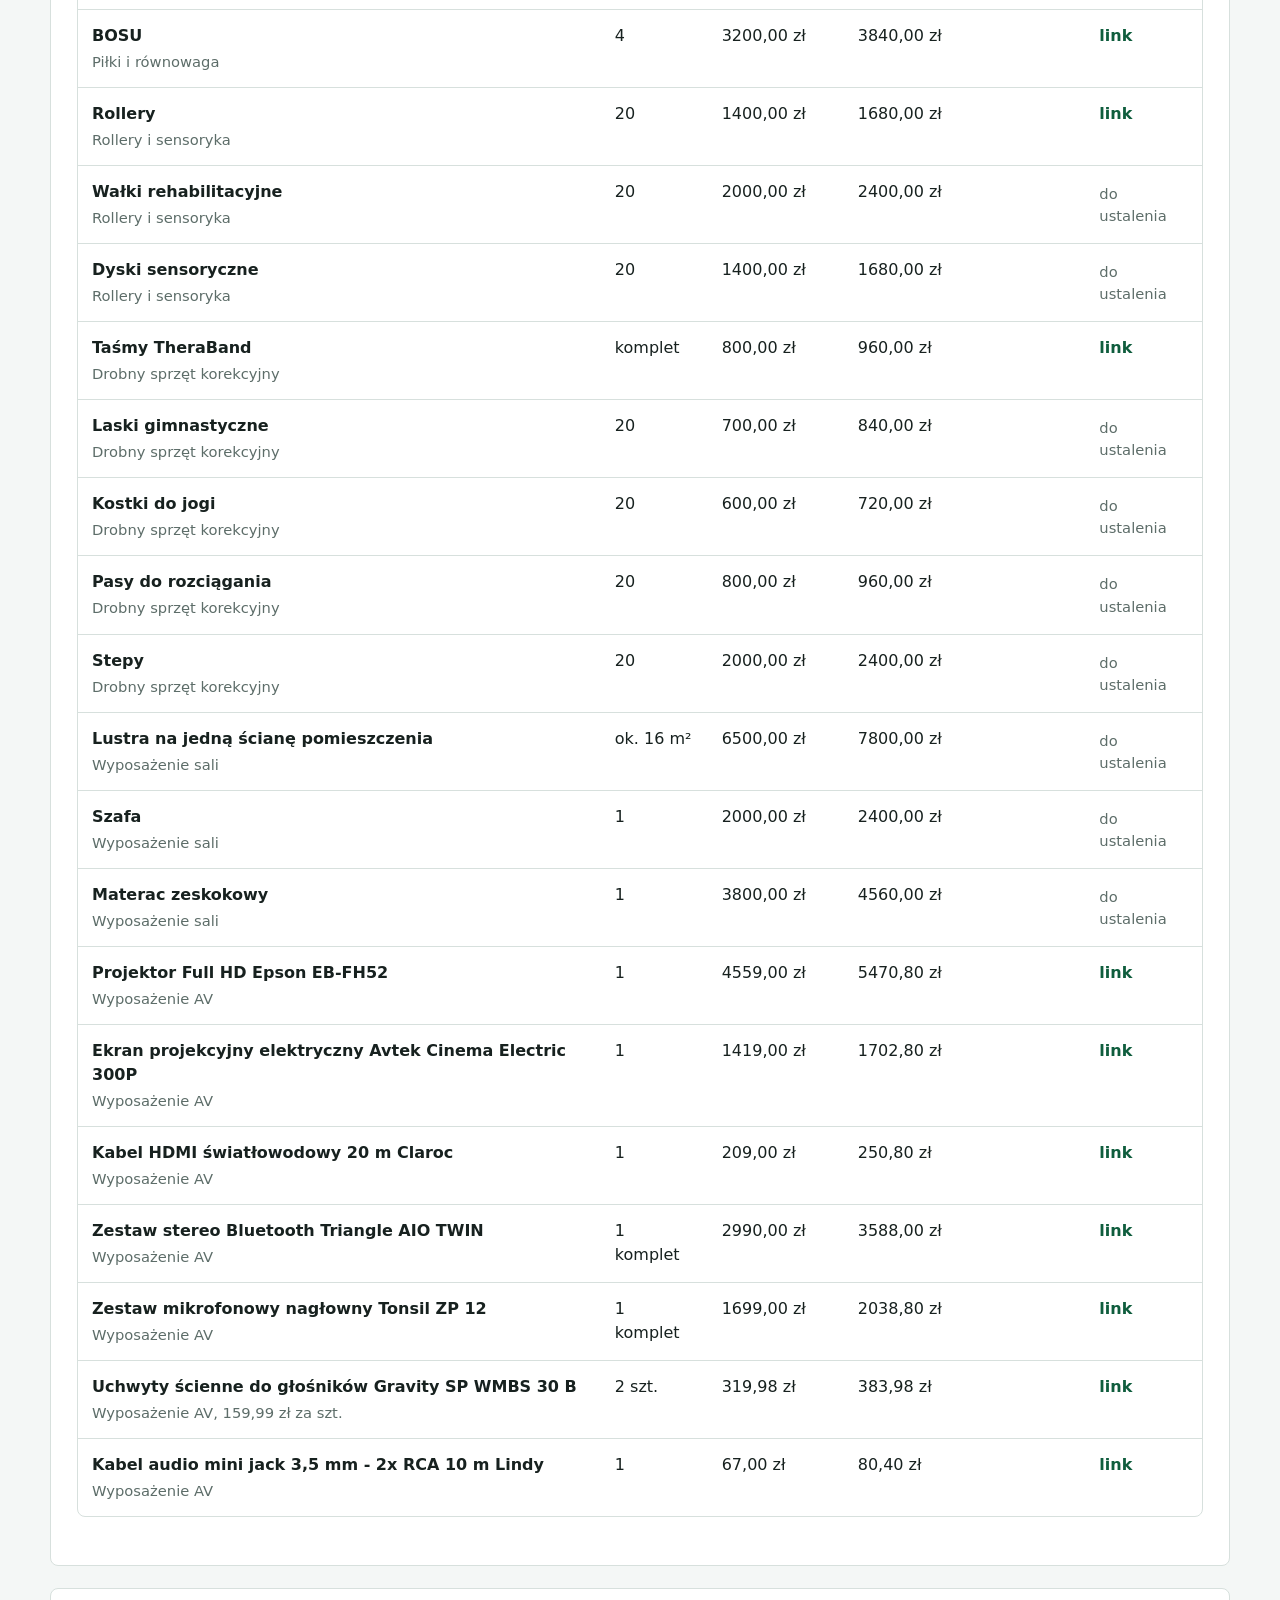
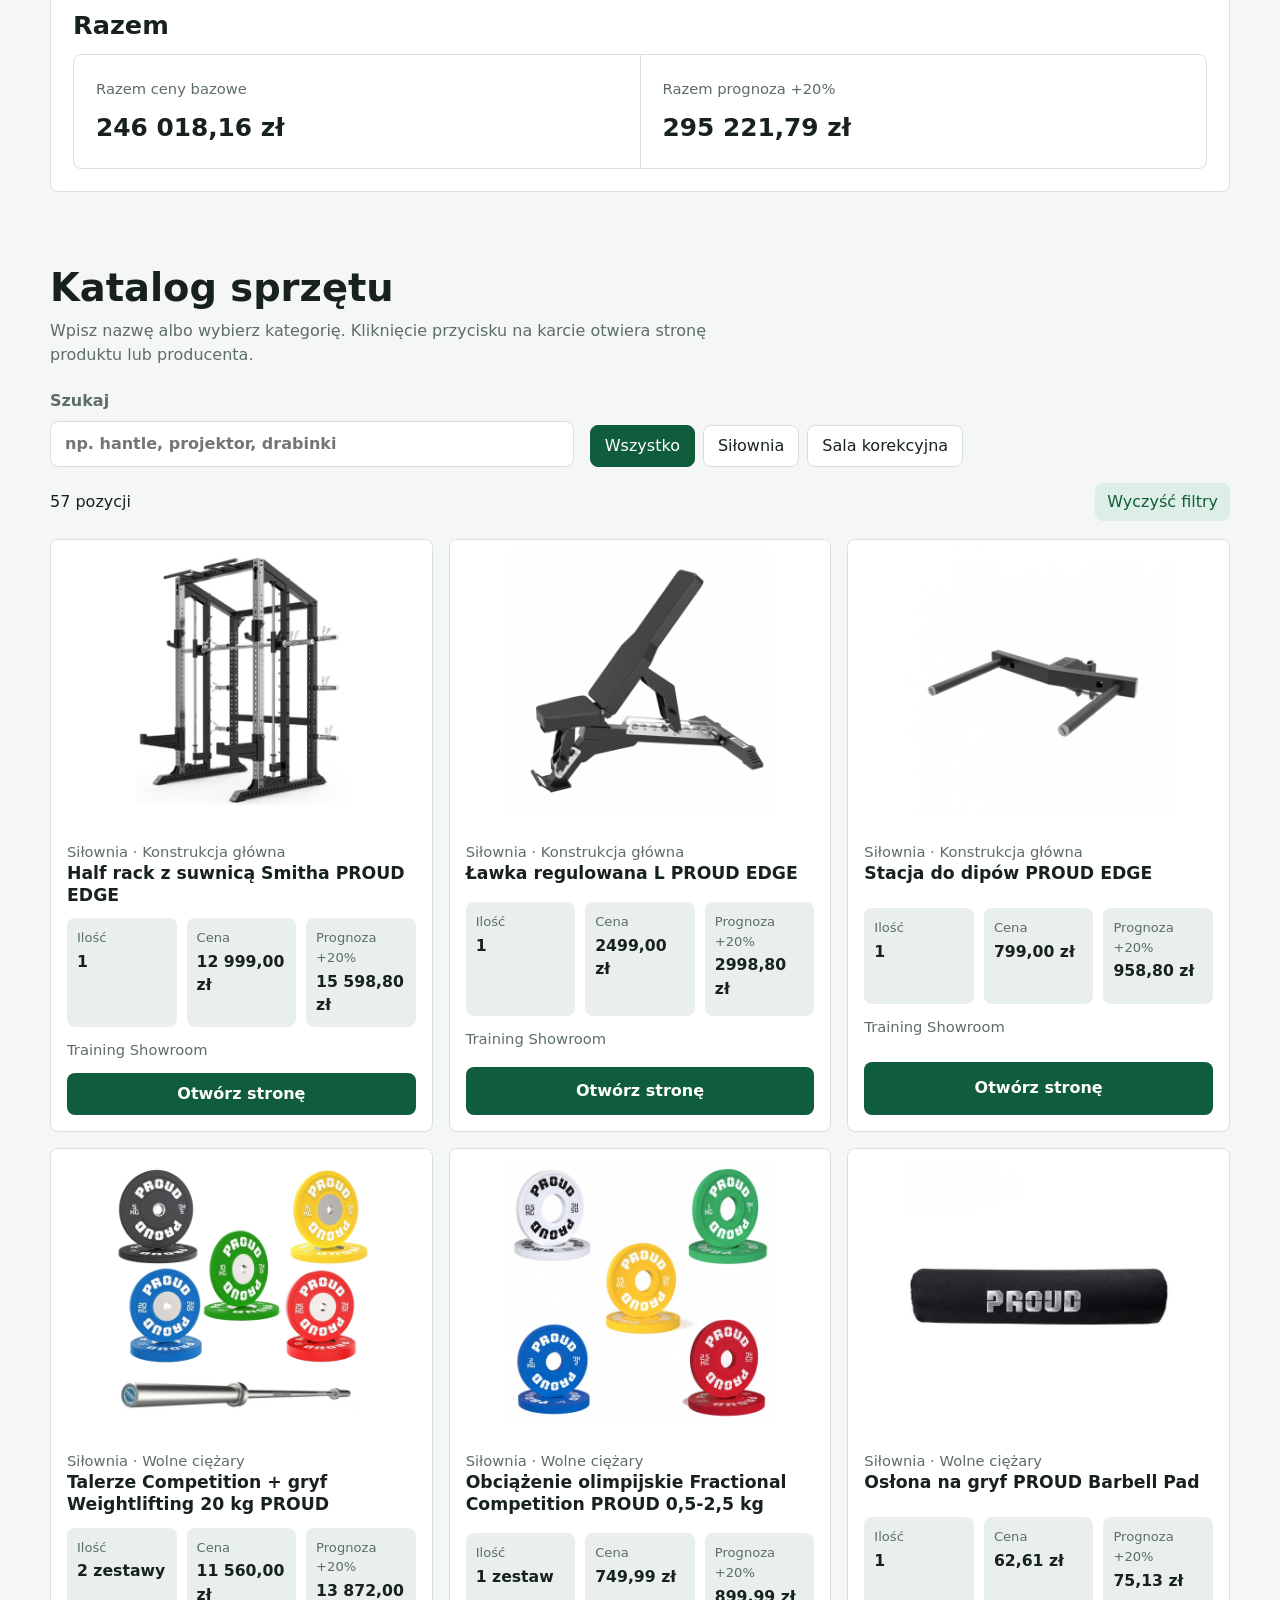
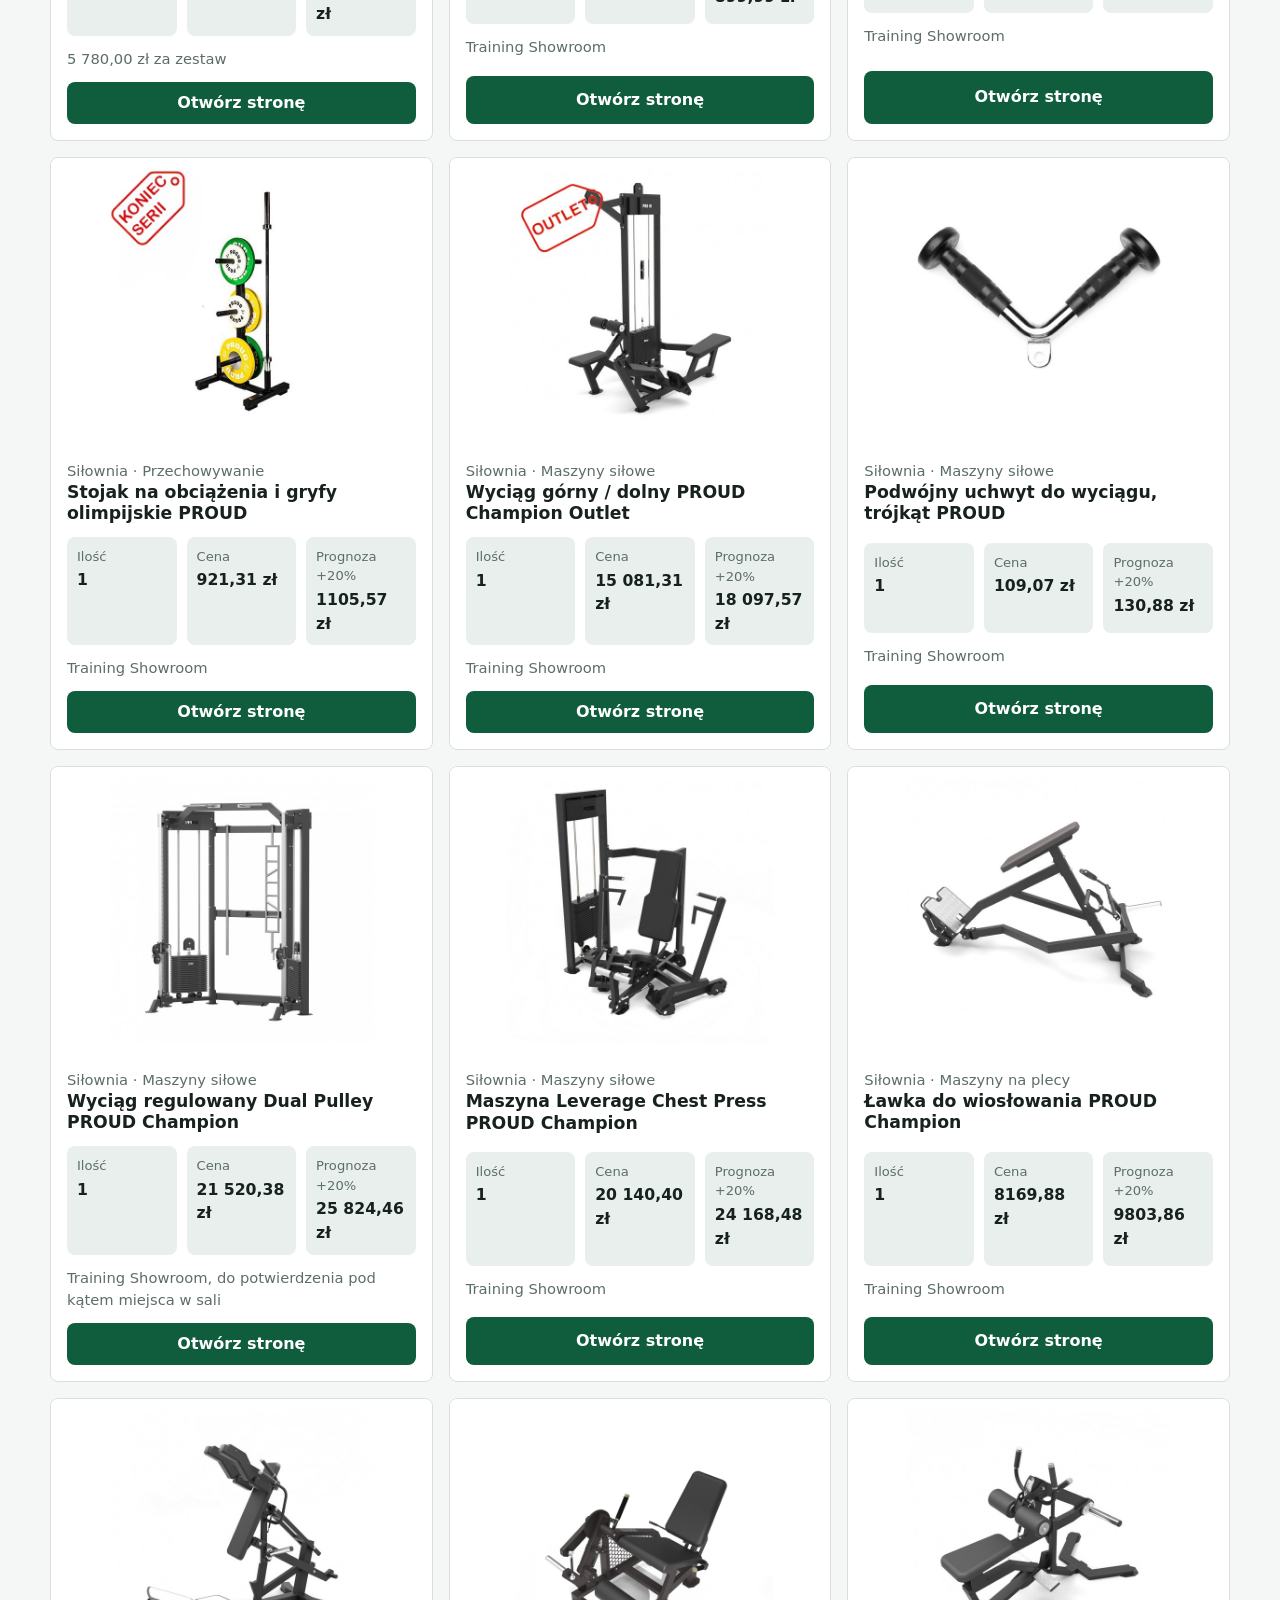
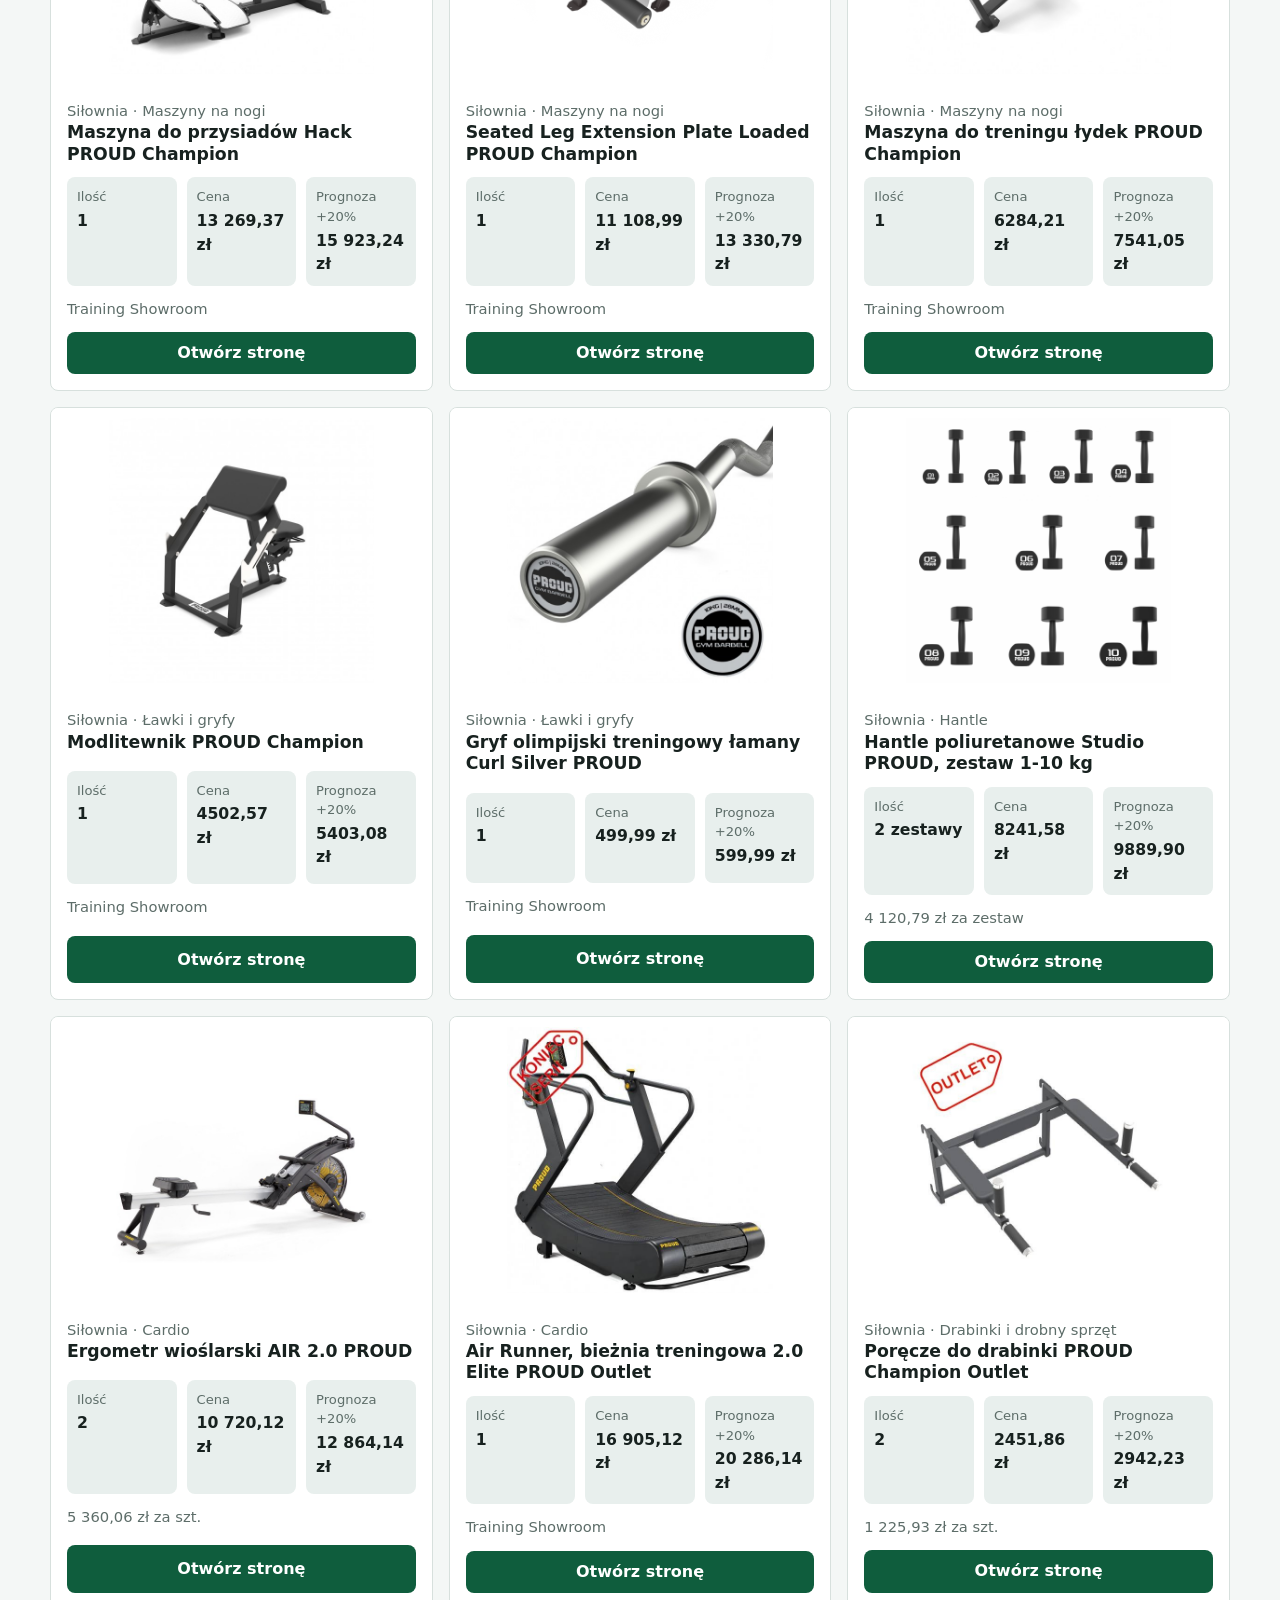
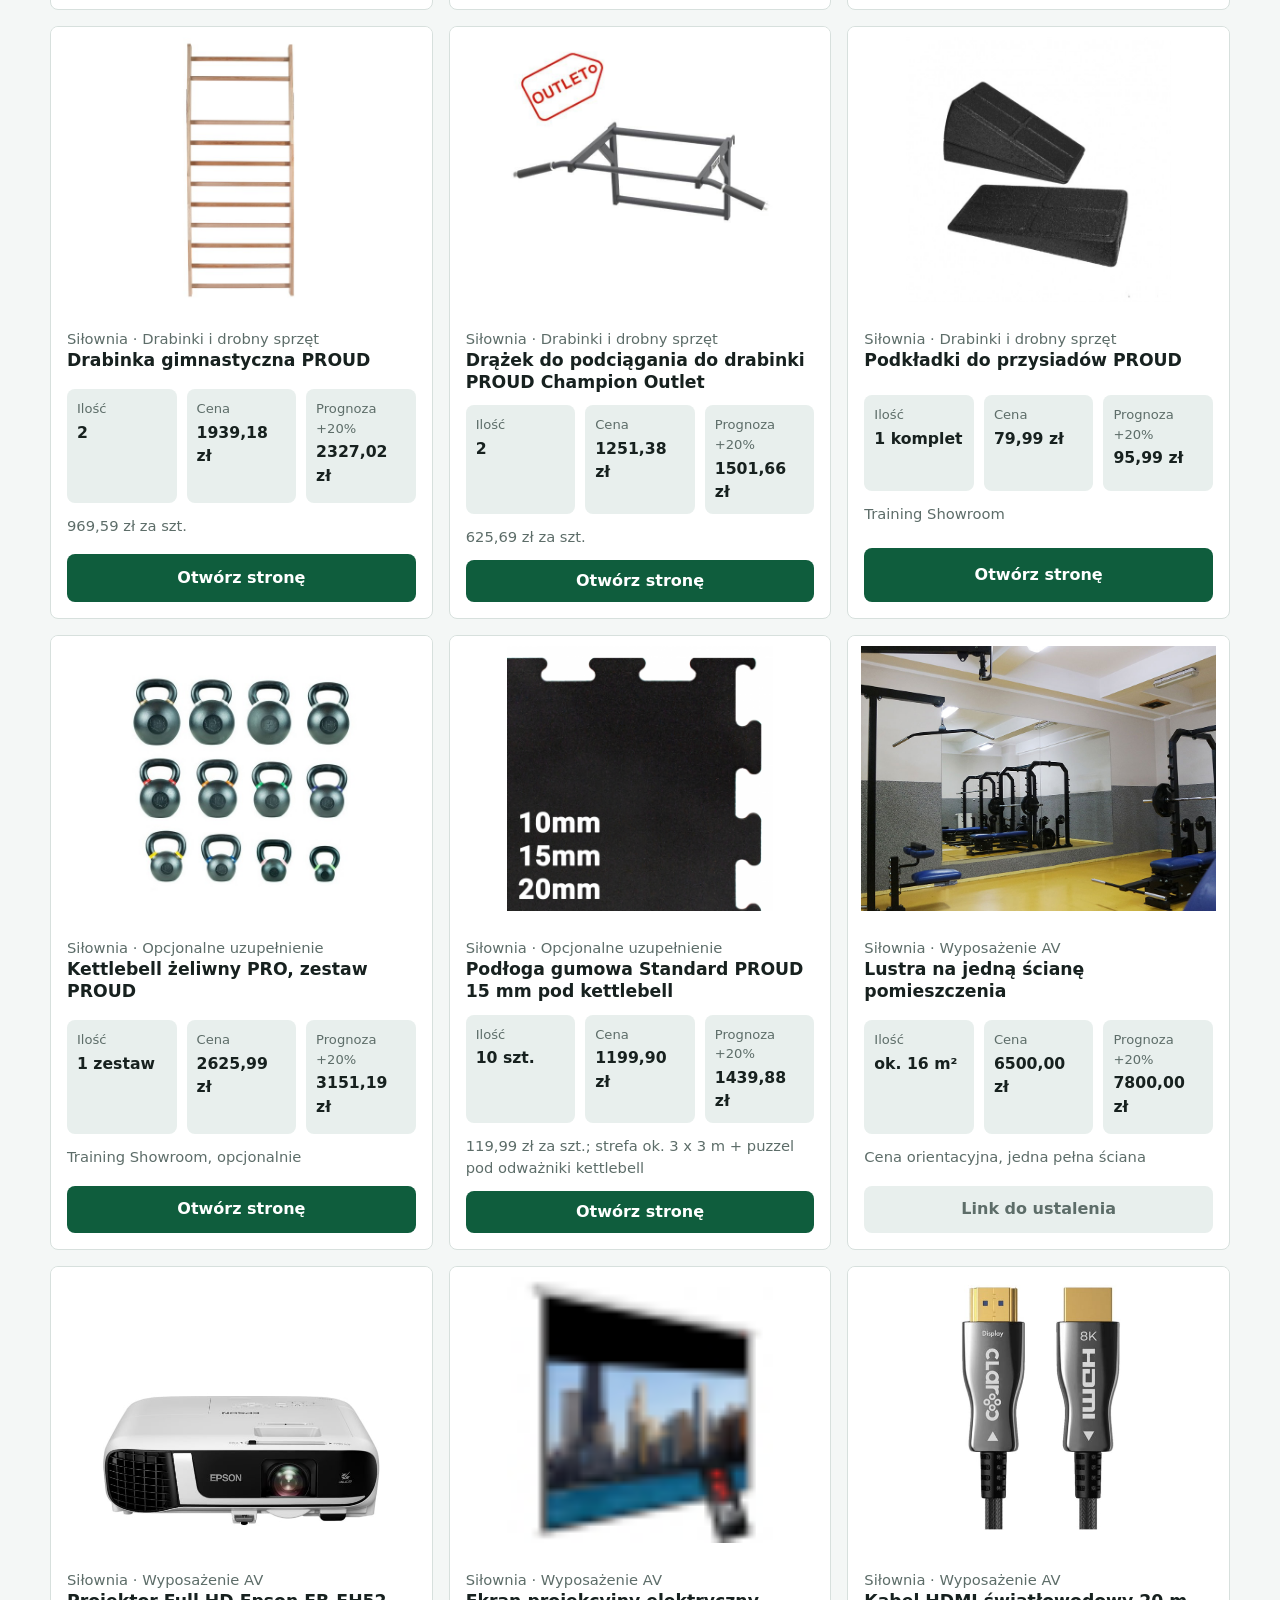
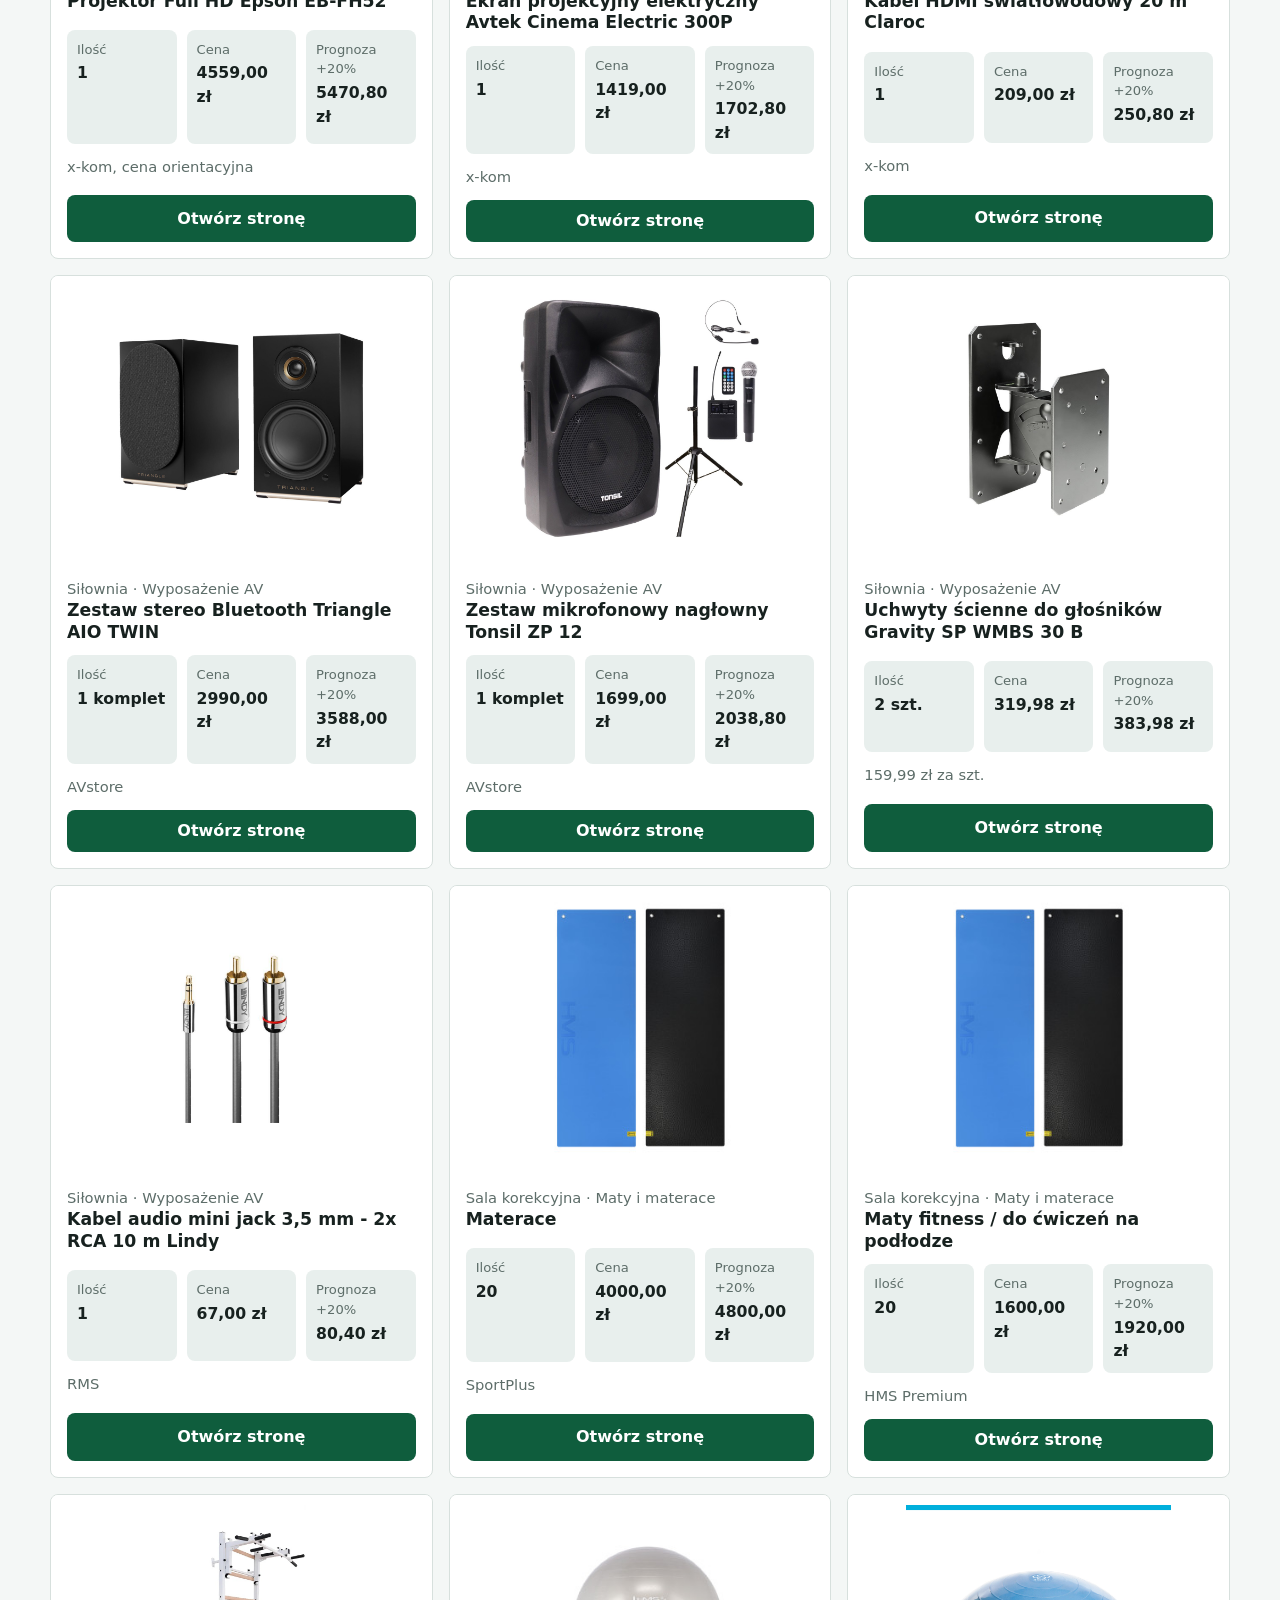
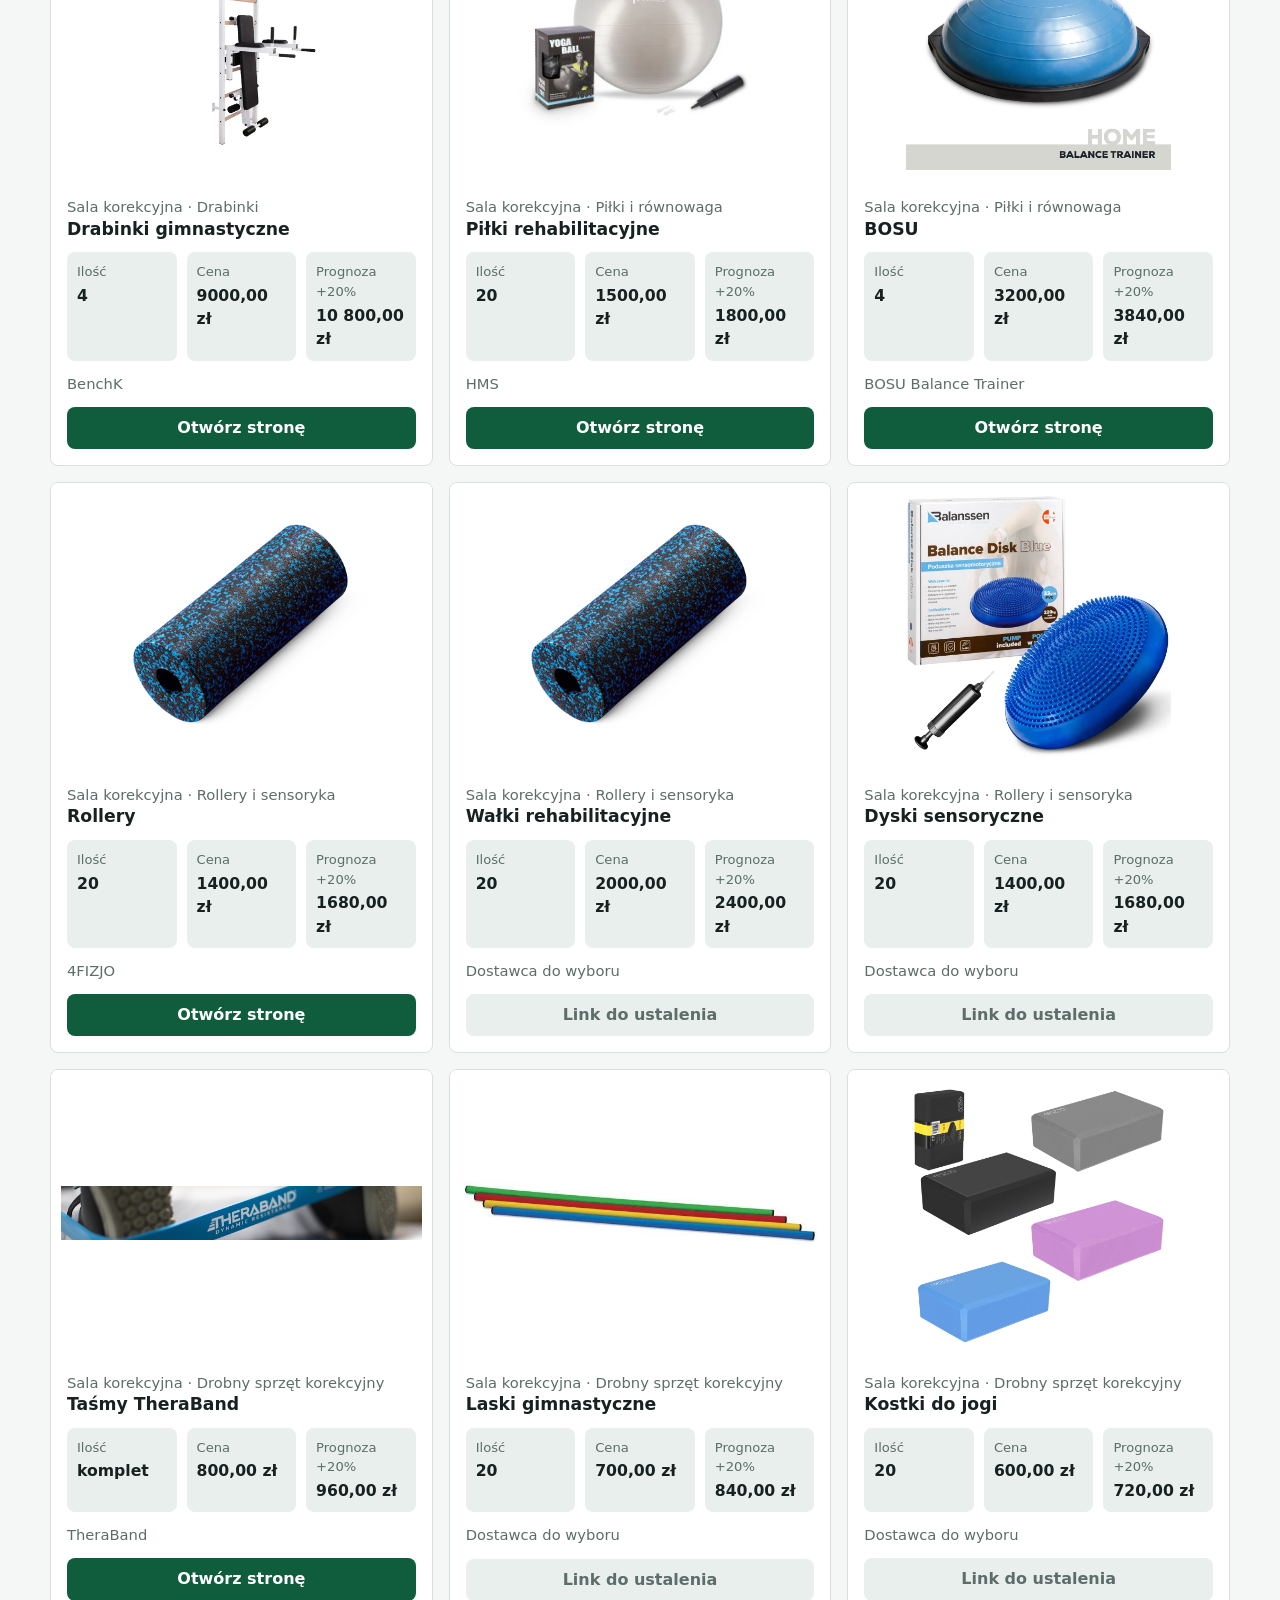
==== commit f1b934d9: "Update puzzle mats and projection screen" ====
--- a/index.html
+++ b/index.html
@@ -53,11 +53,11 @@
         </article>
         <article>
           <span>Razem ceny</span>
-          <strong>244 298,19 zł</strong>
+          <strong>246 018,16 zł</strong>
         </article>
         <article>
           <span>Razem prognoza +20%</span>
-          <strong>293 157,83 zł</strong>
+          <strong>295 221,79 zł</strong>
         </article>
       </section>
 
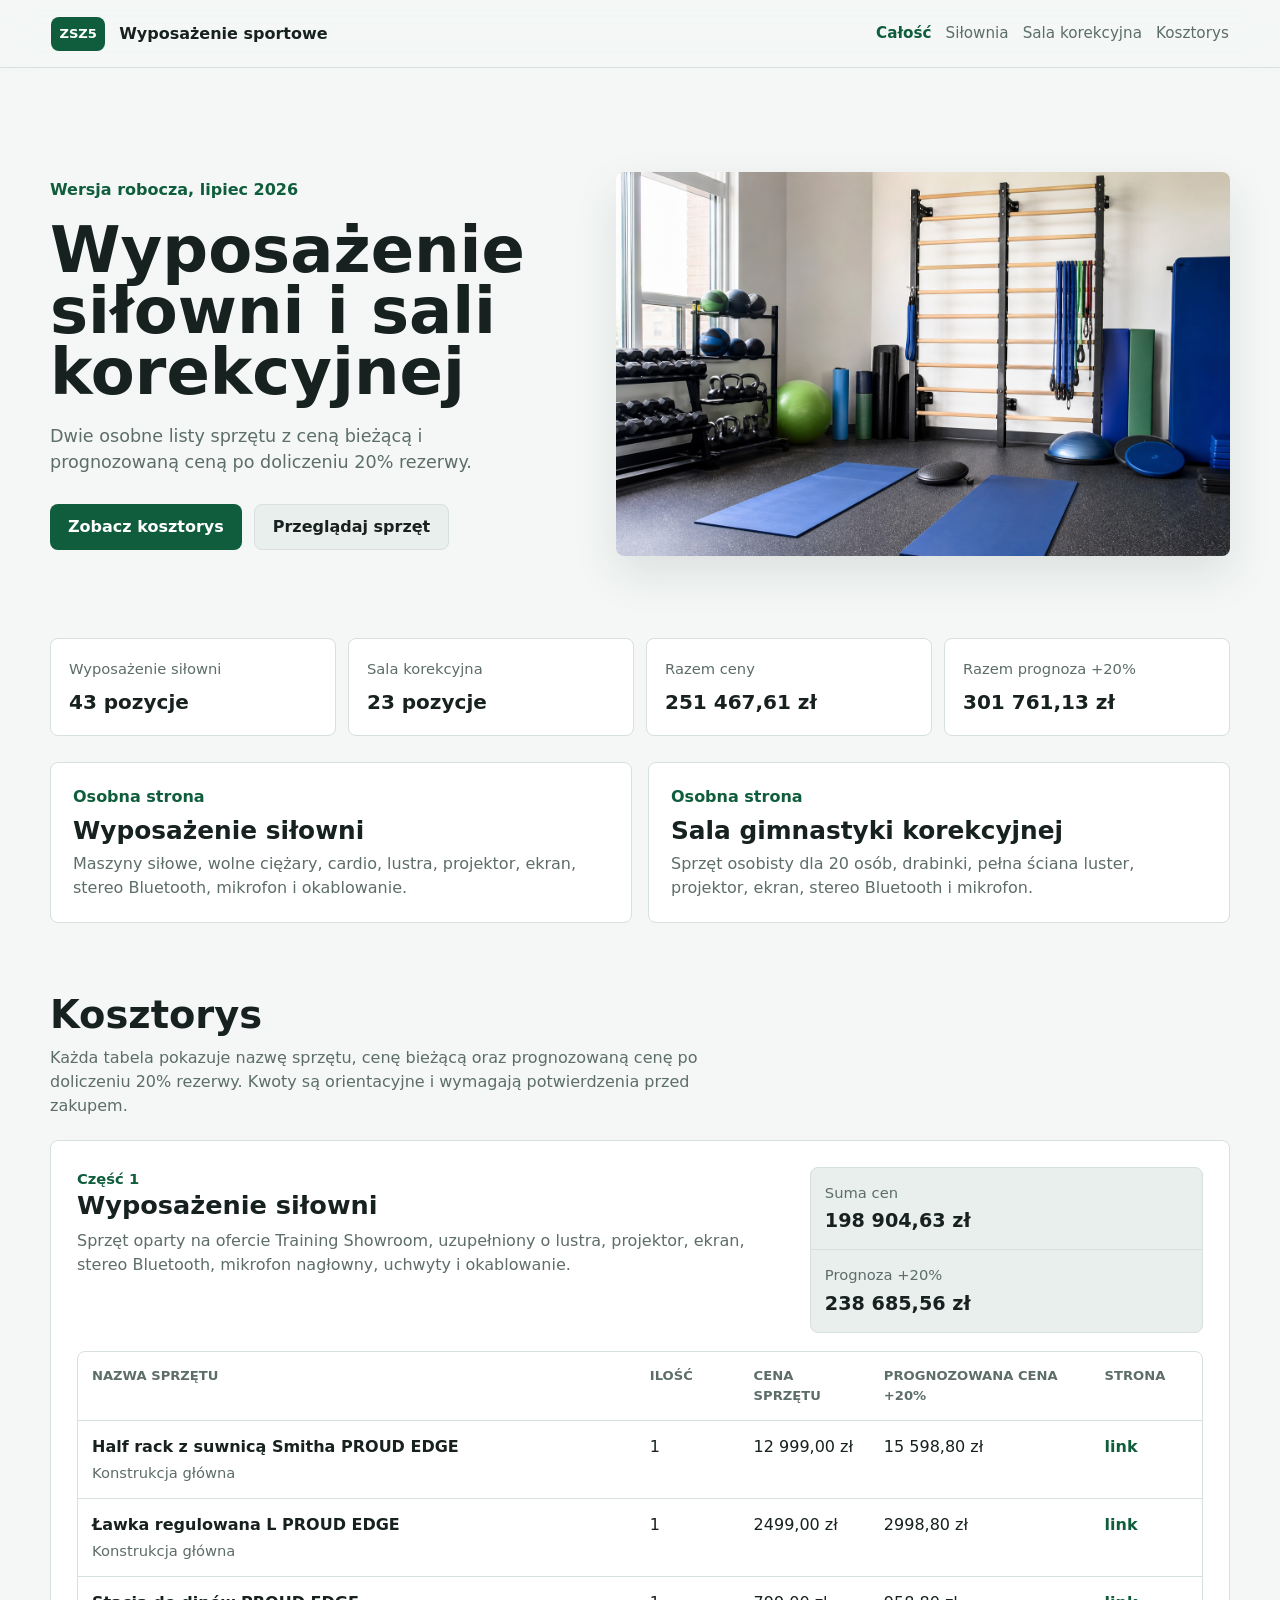
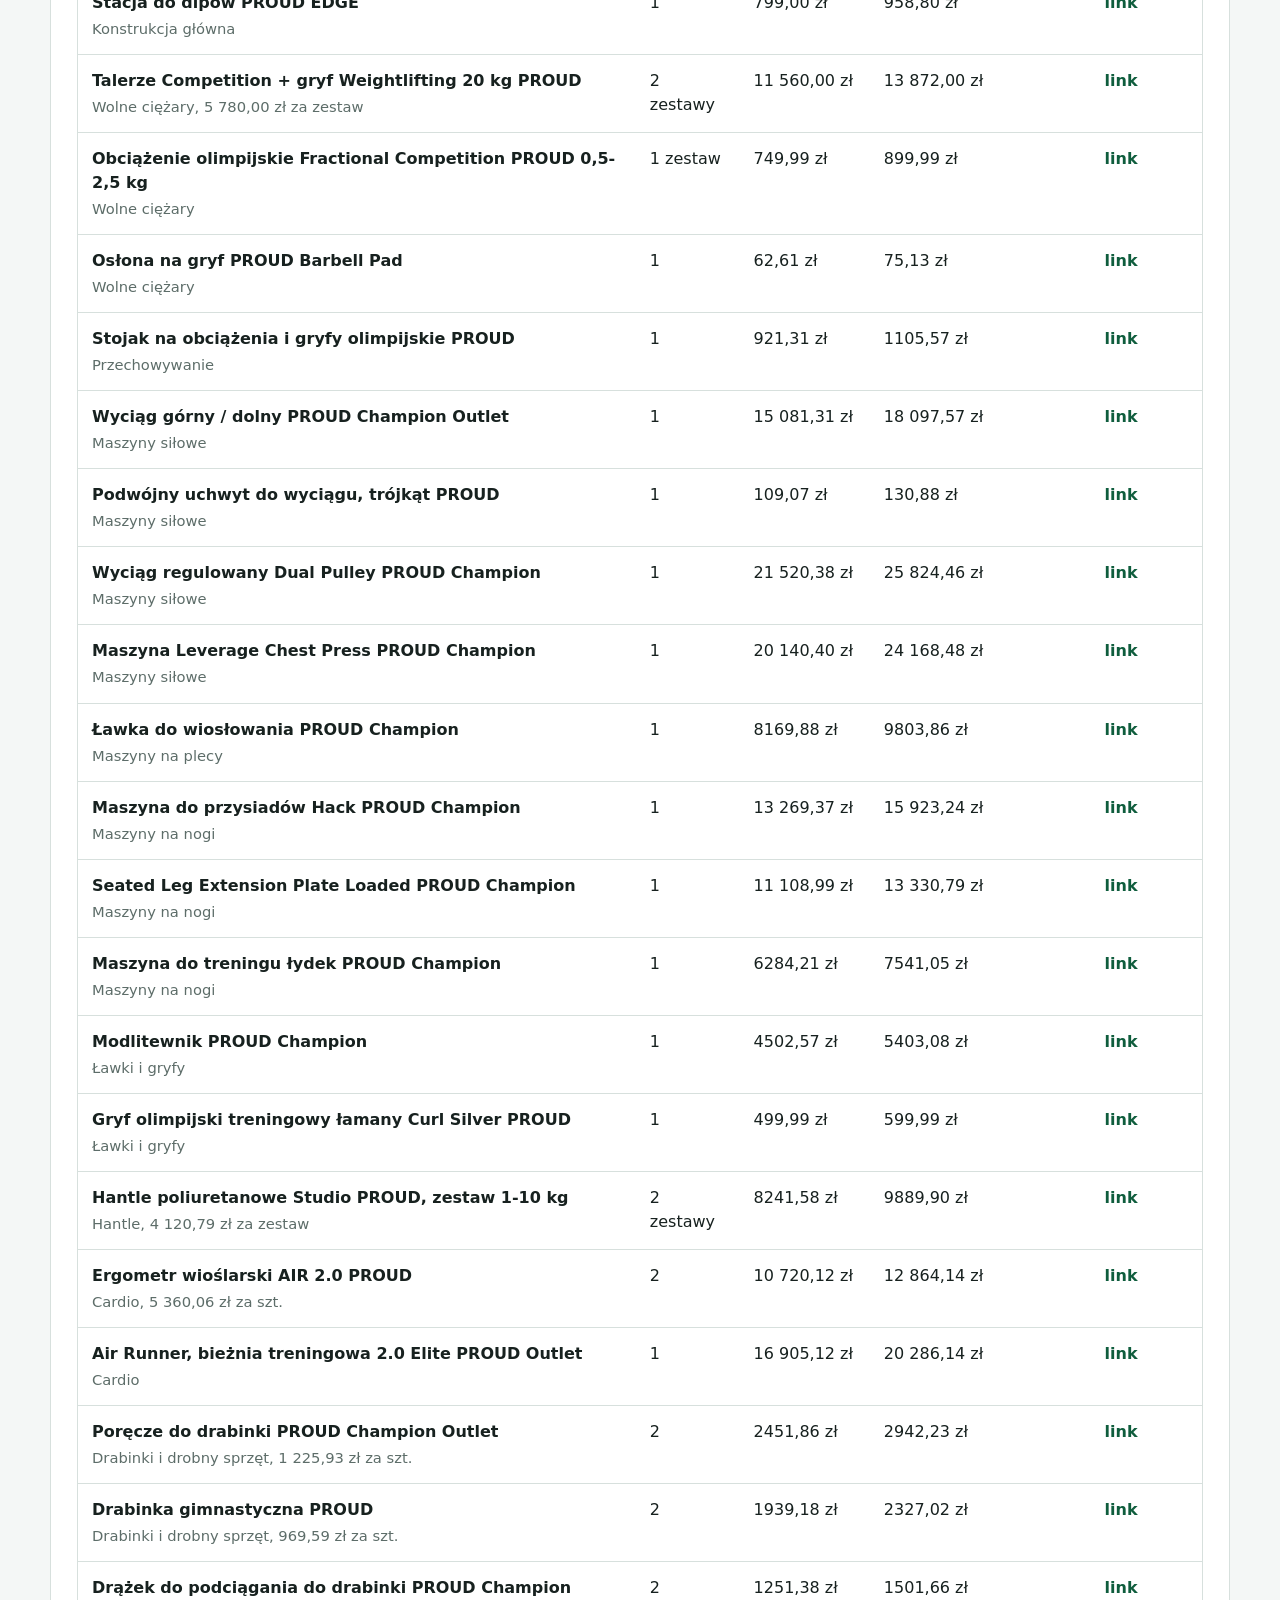
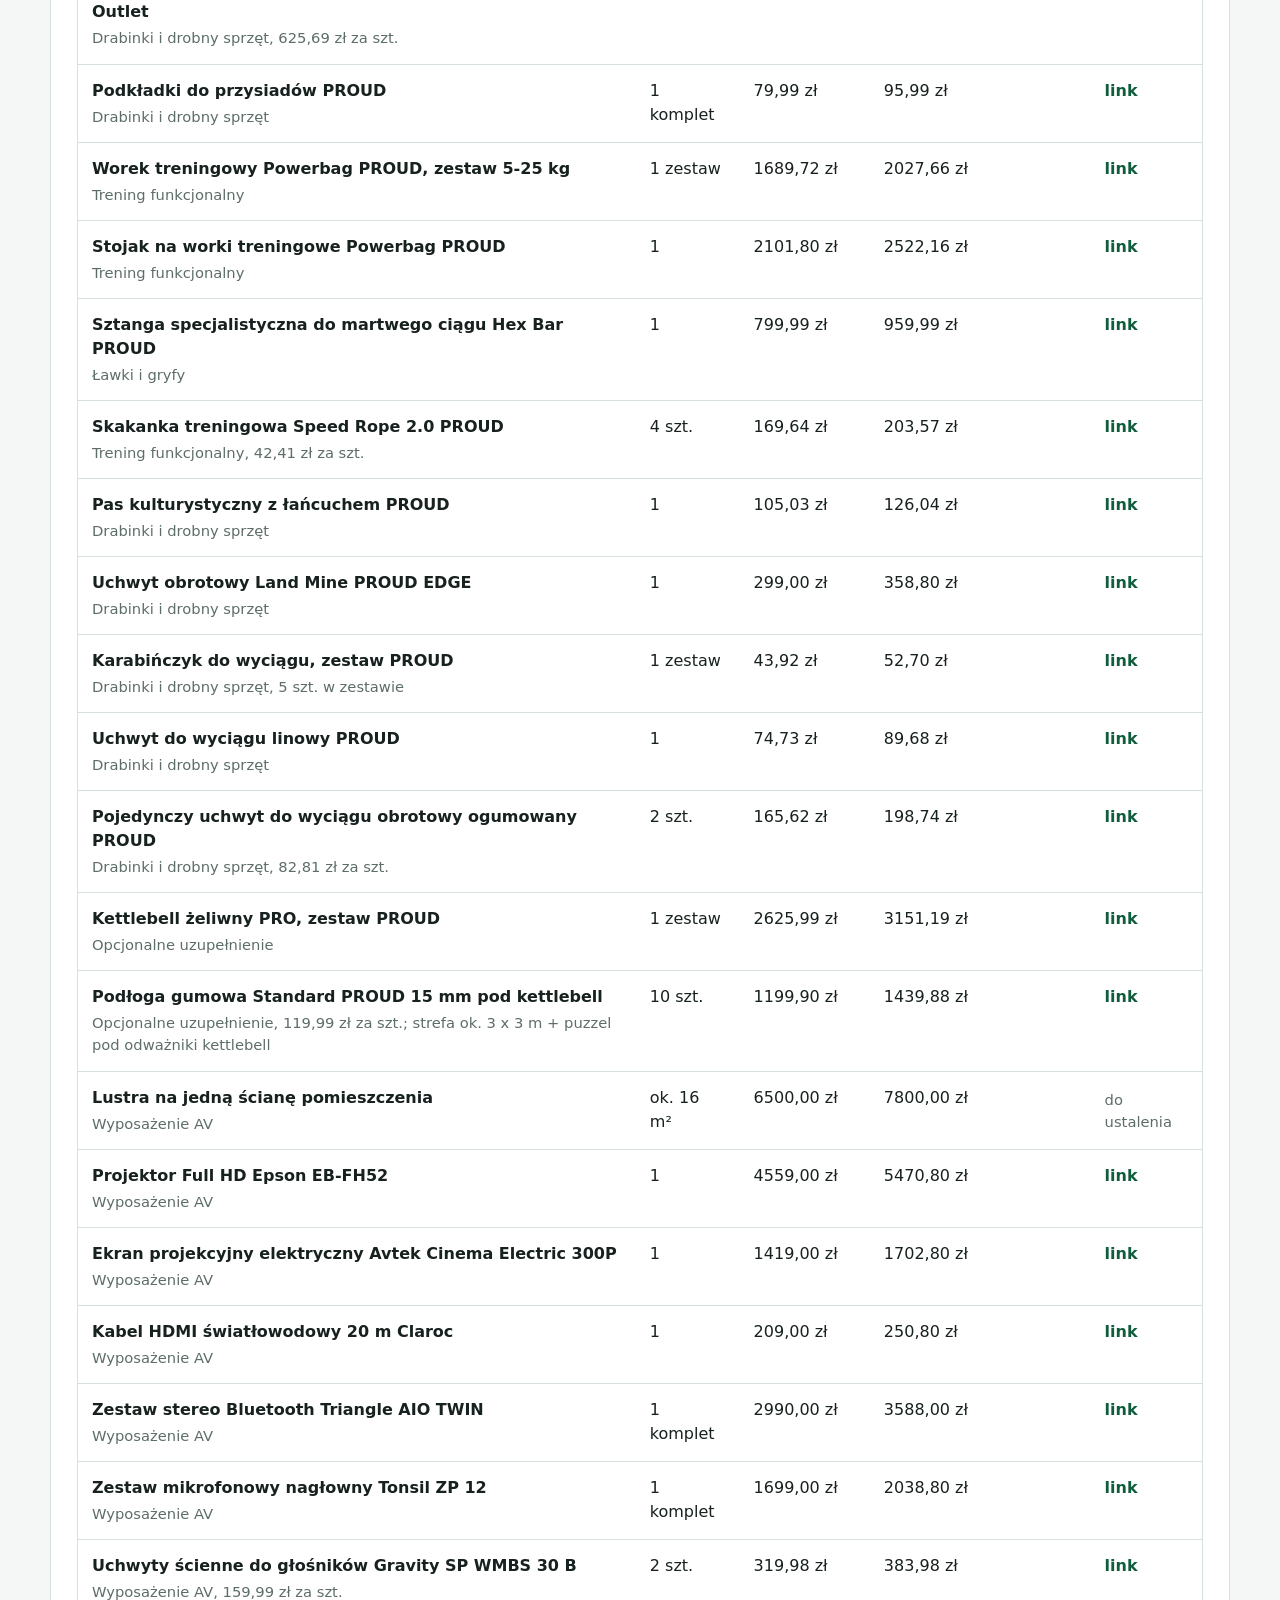
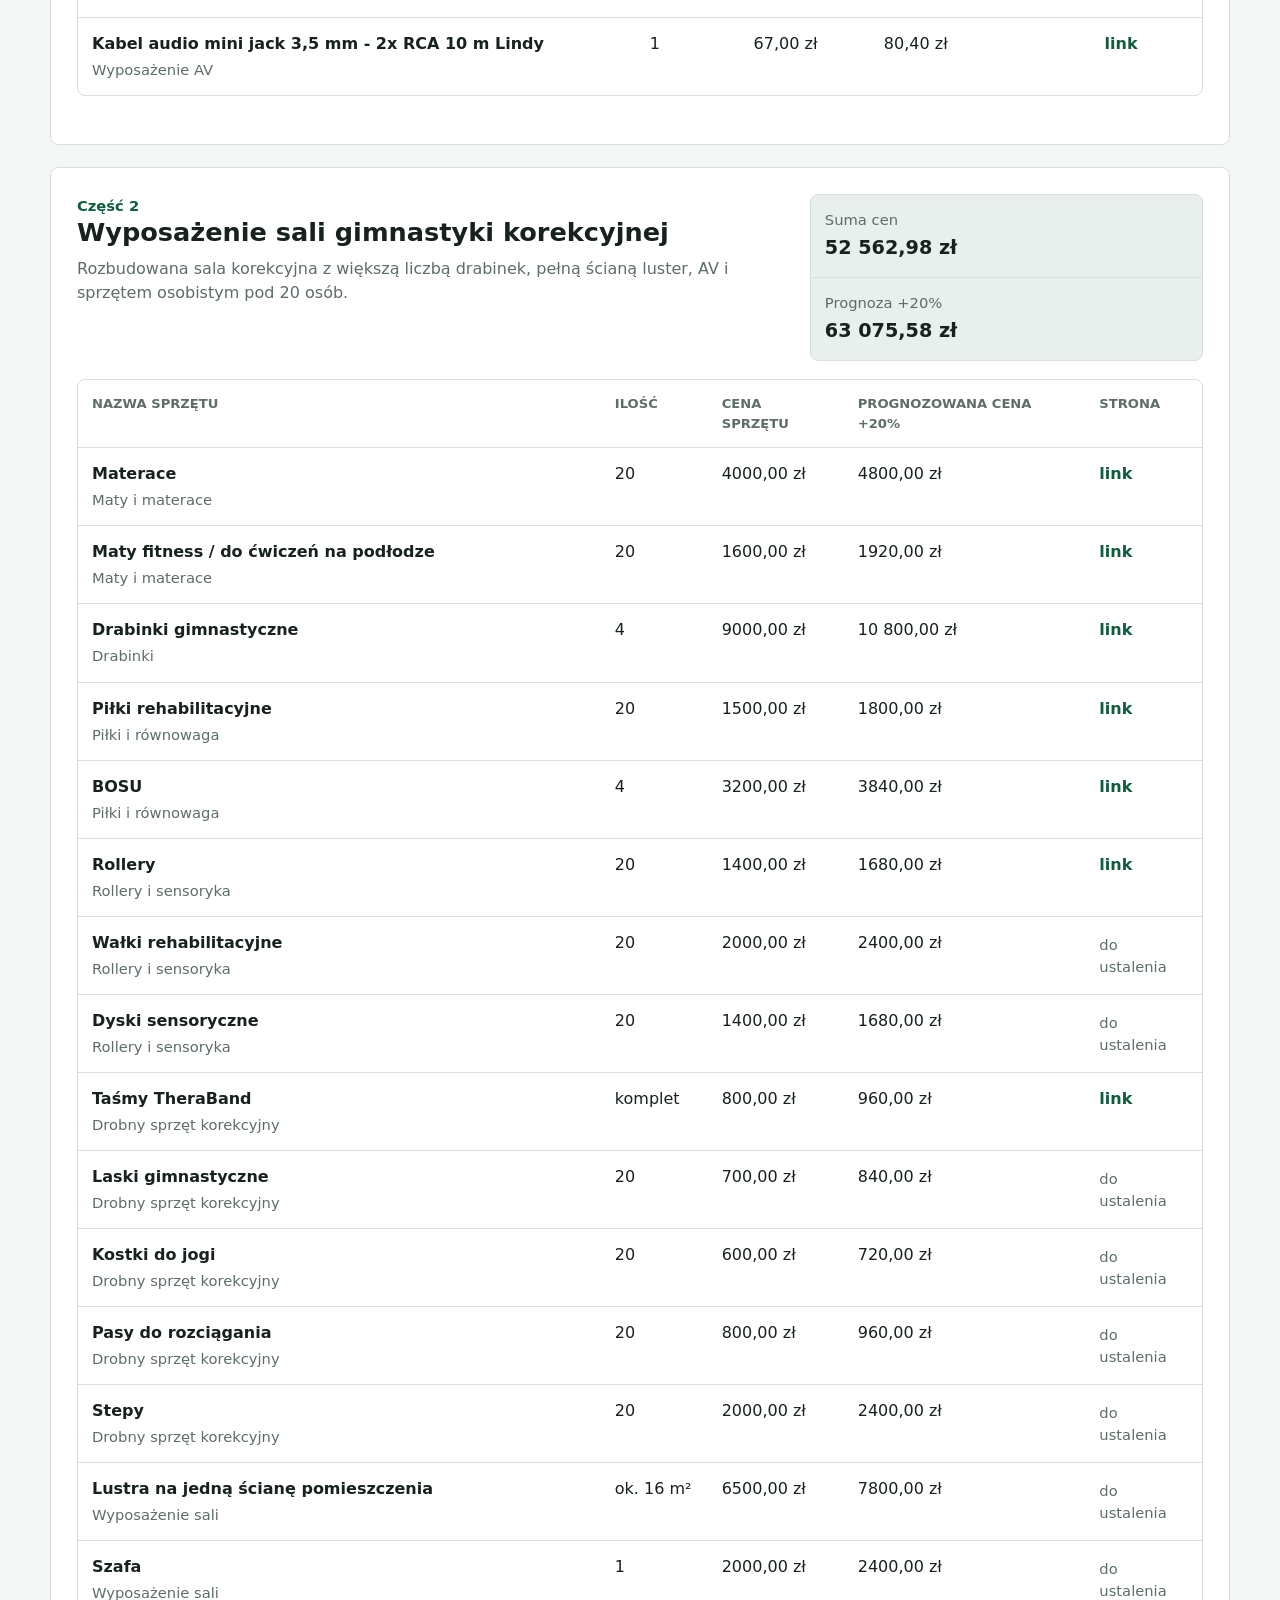
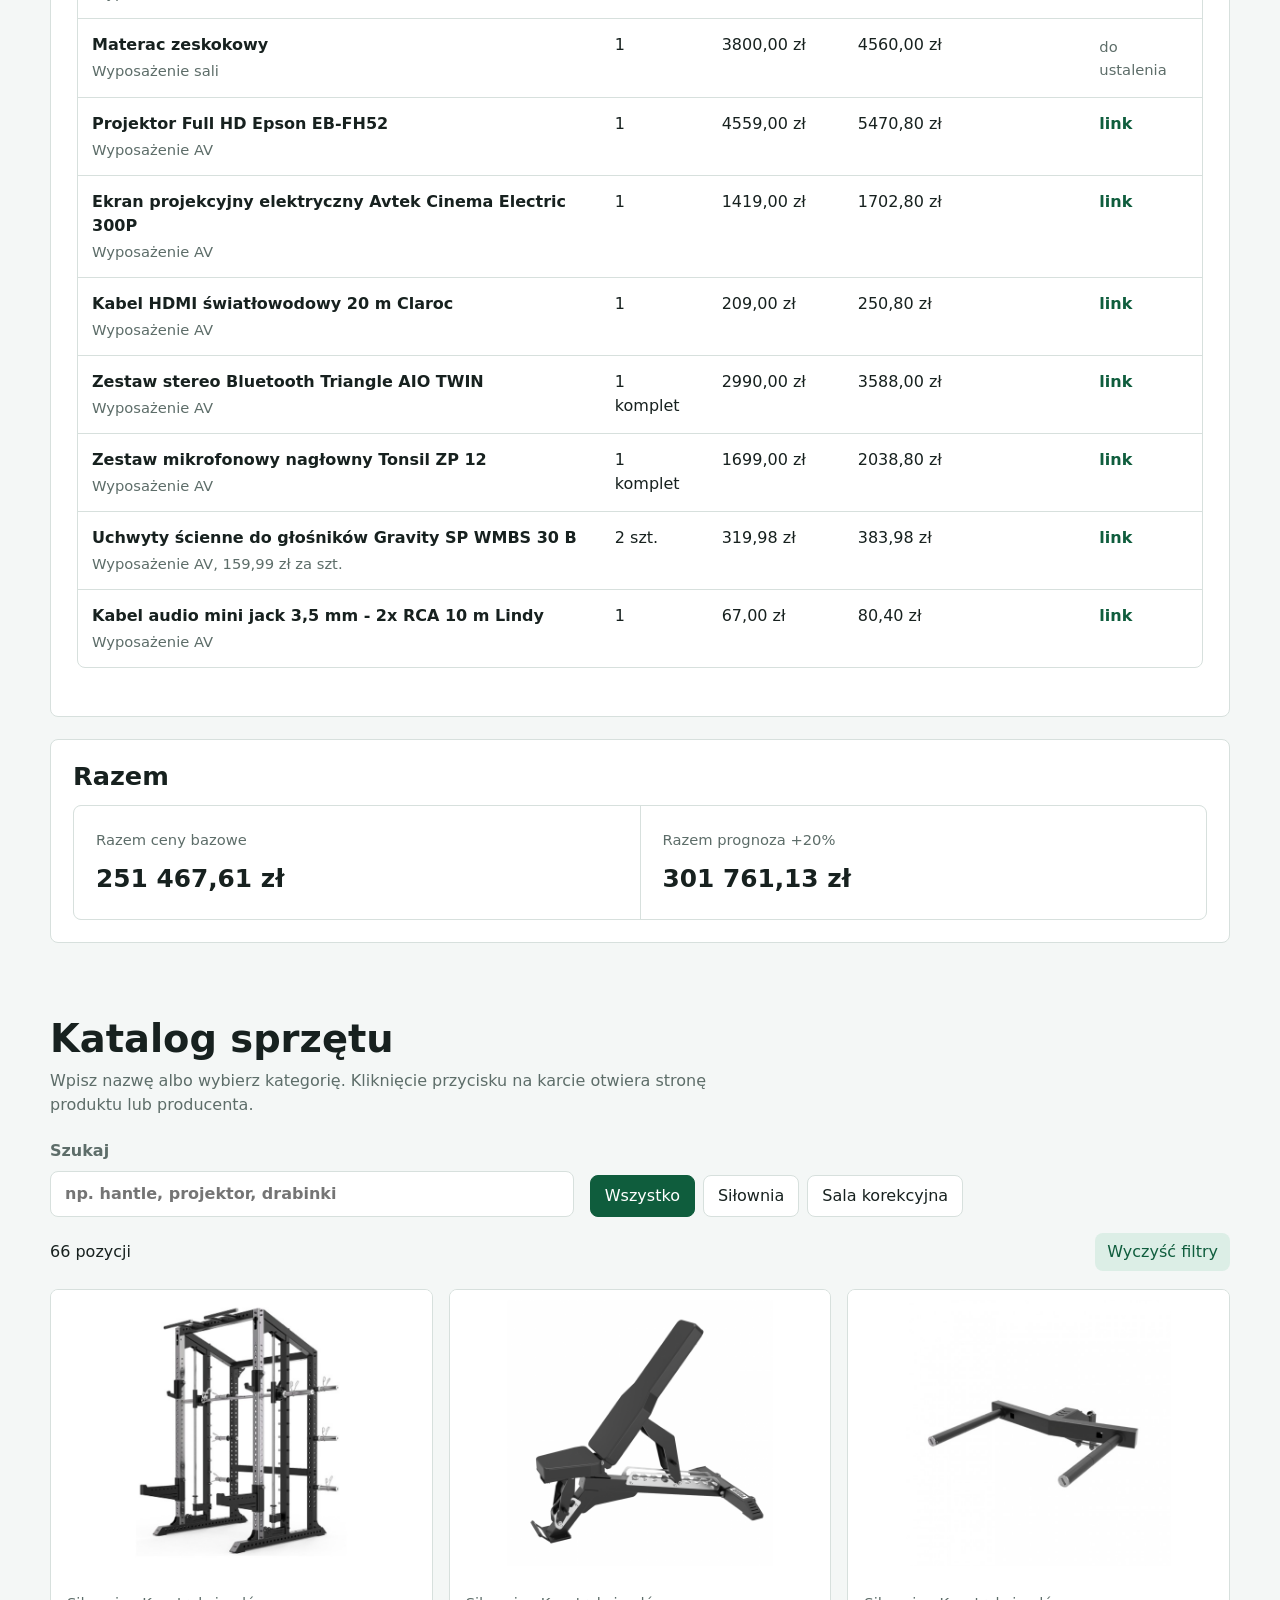
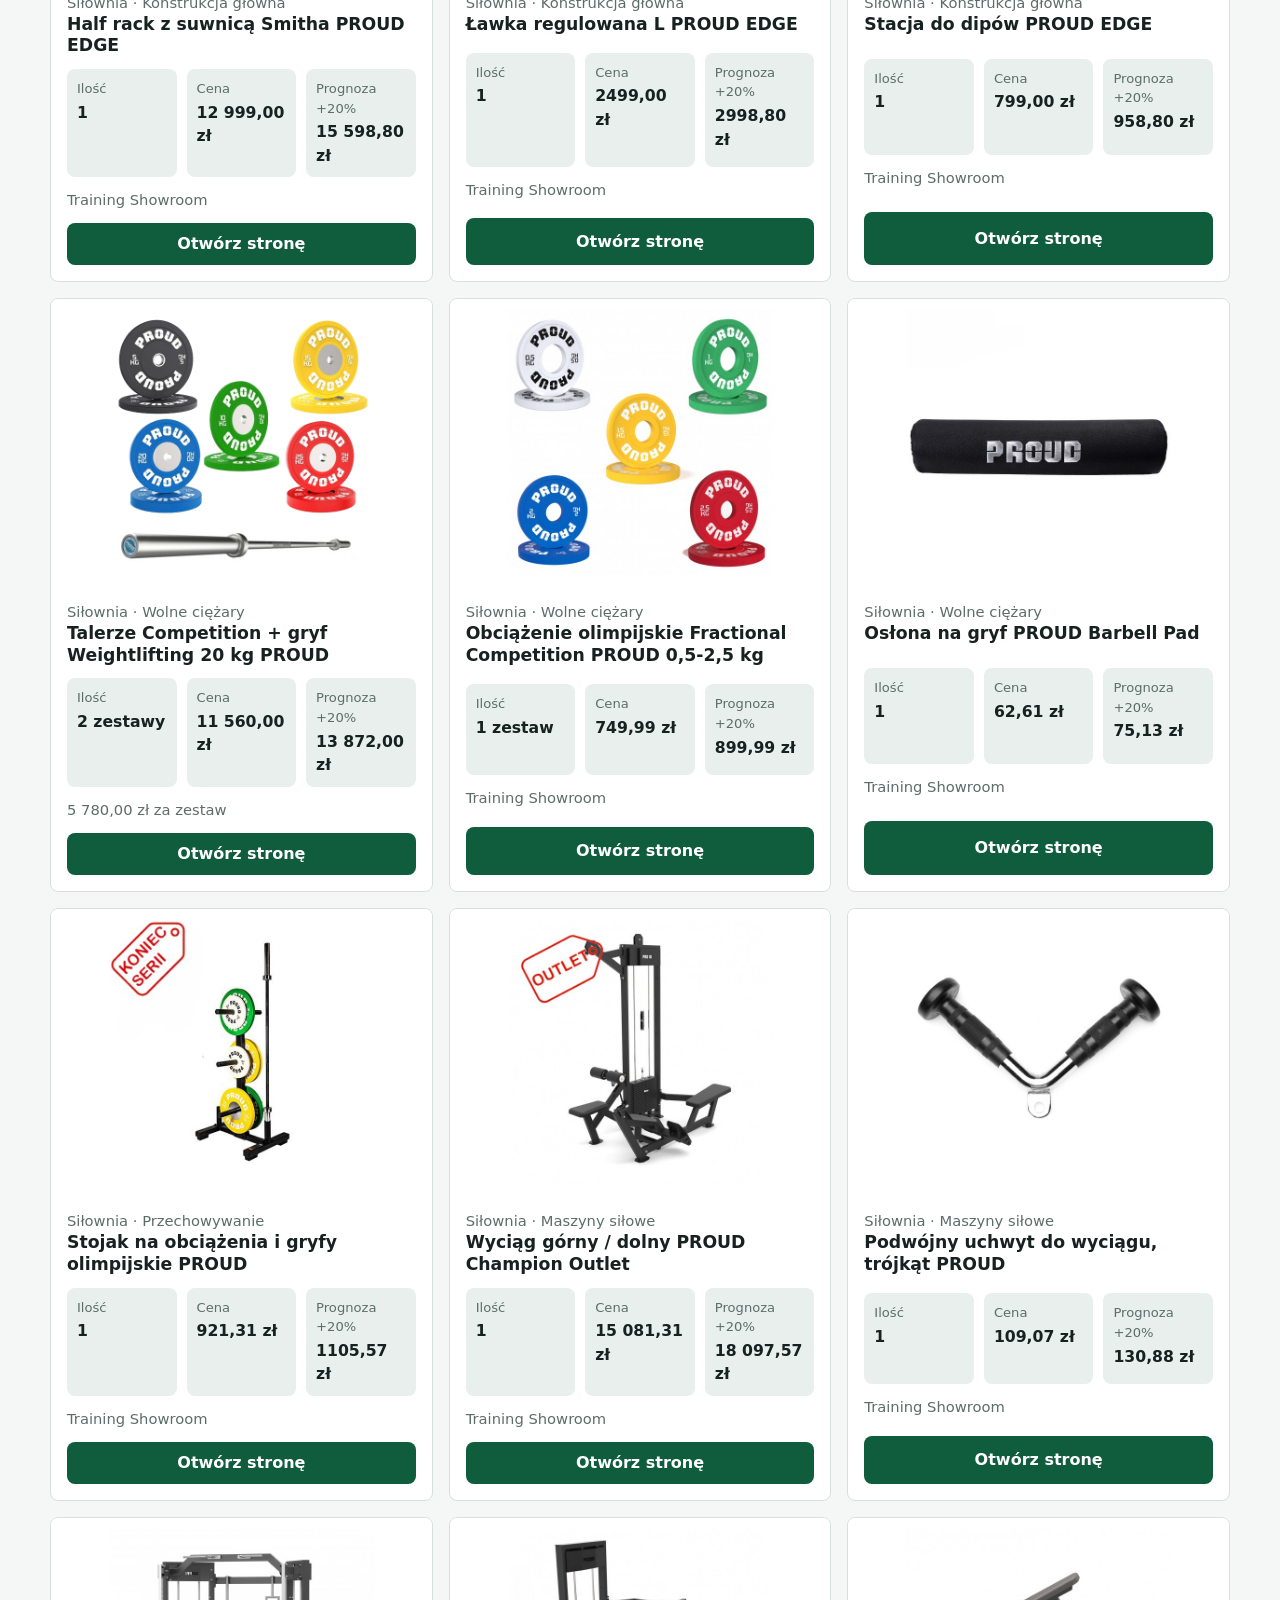
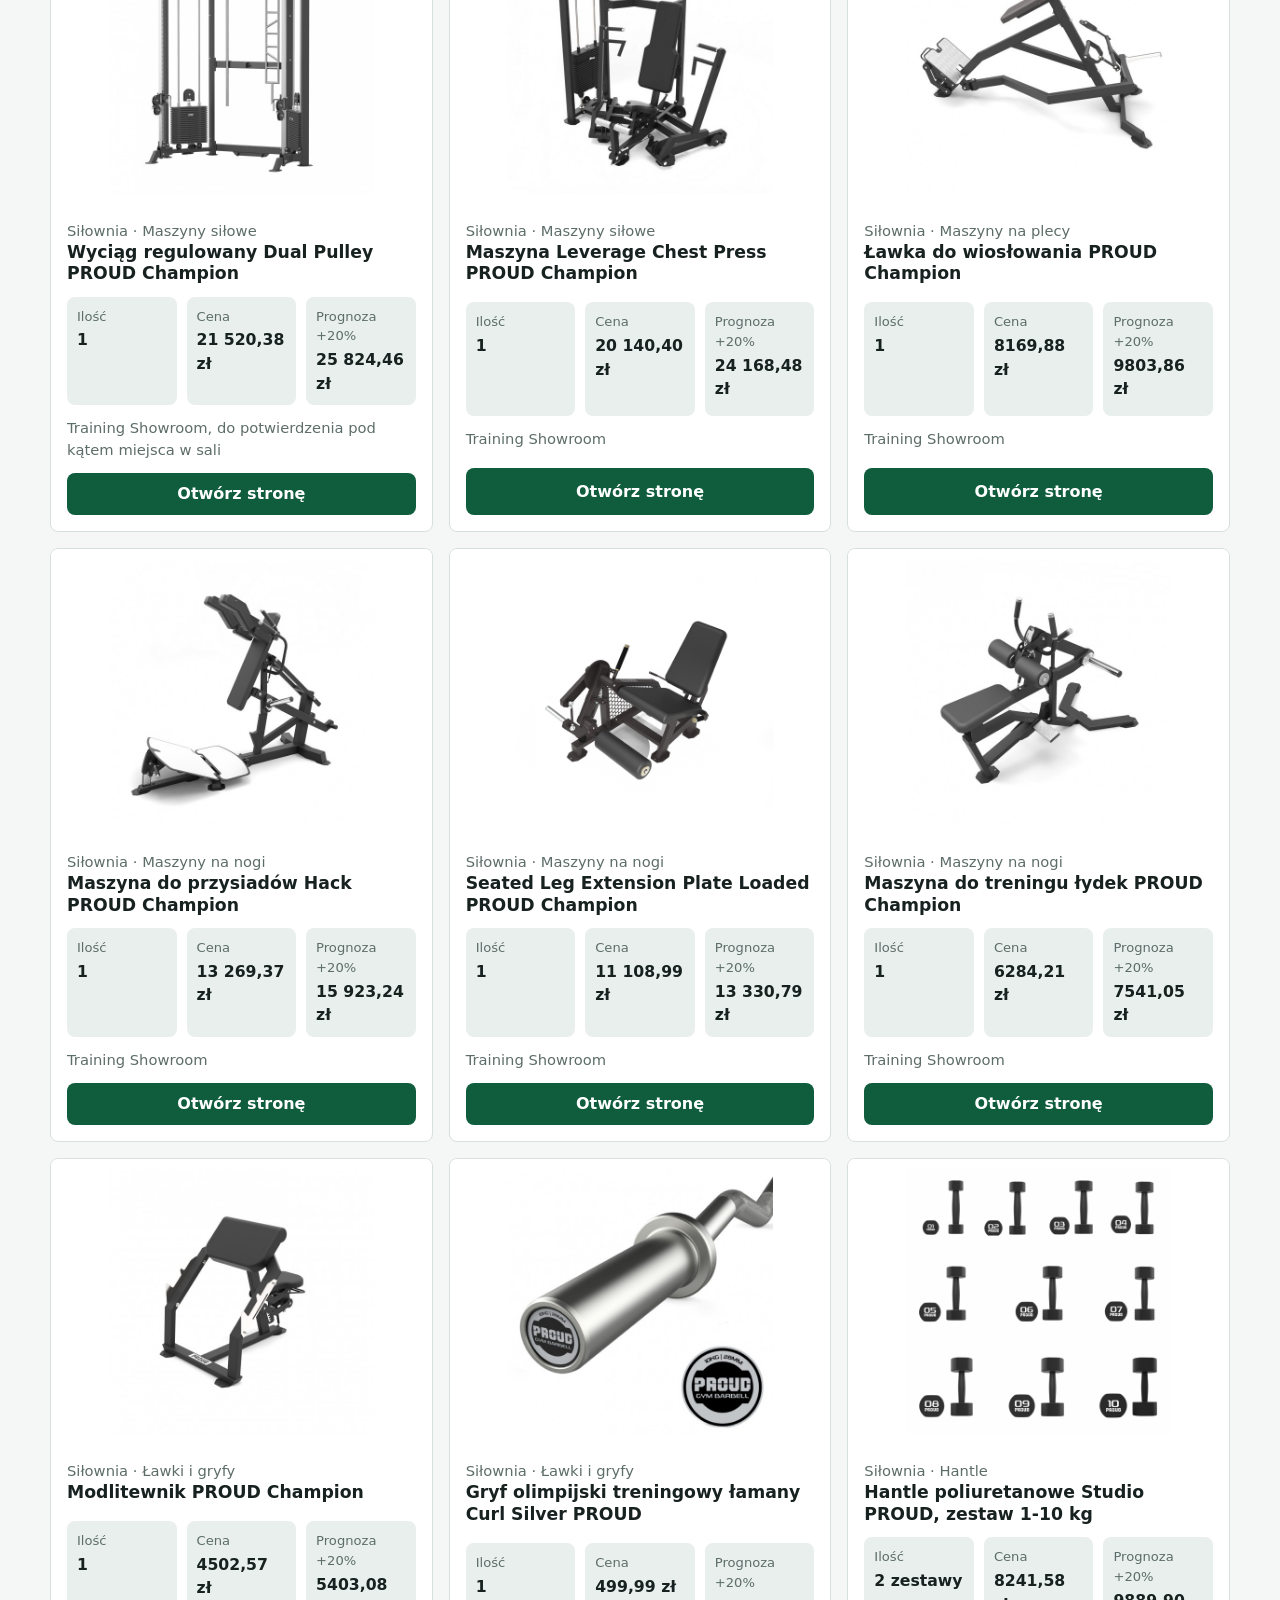
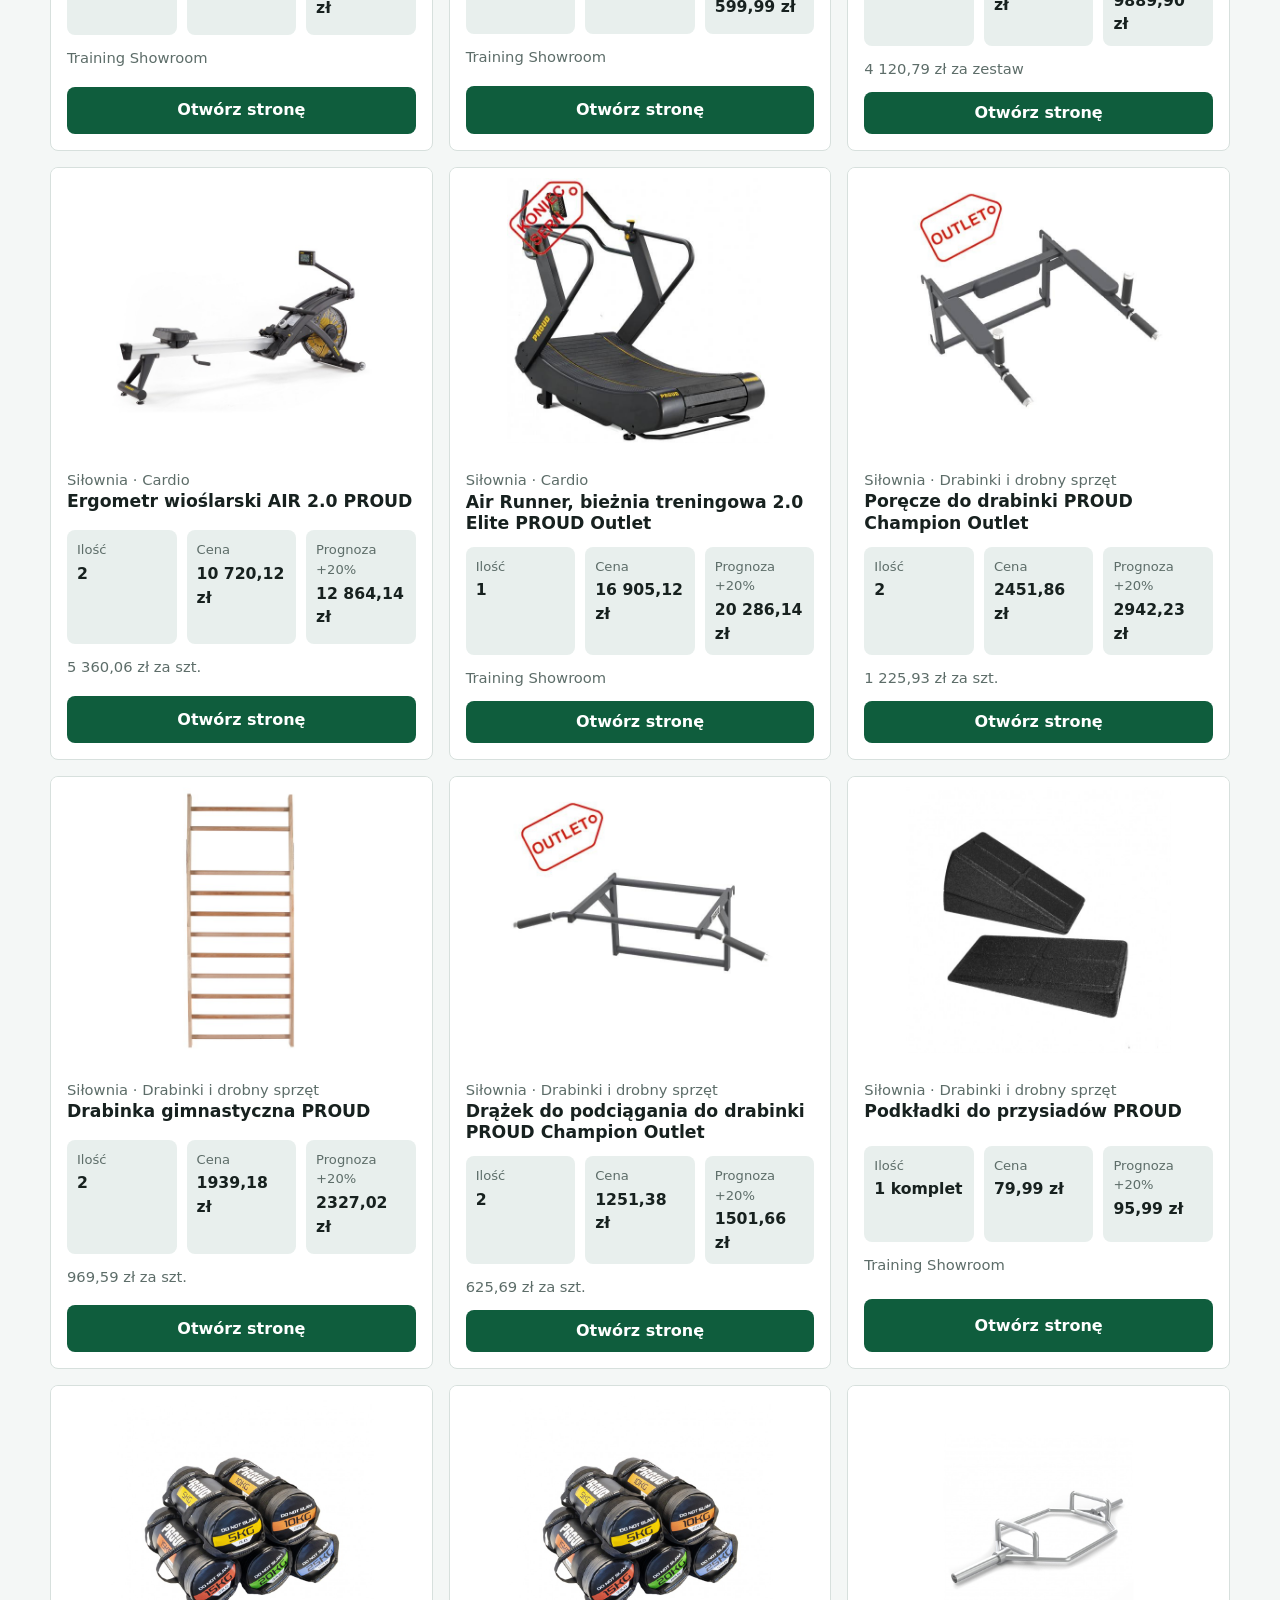
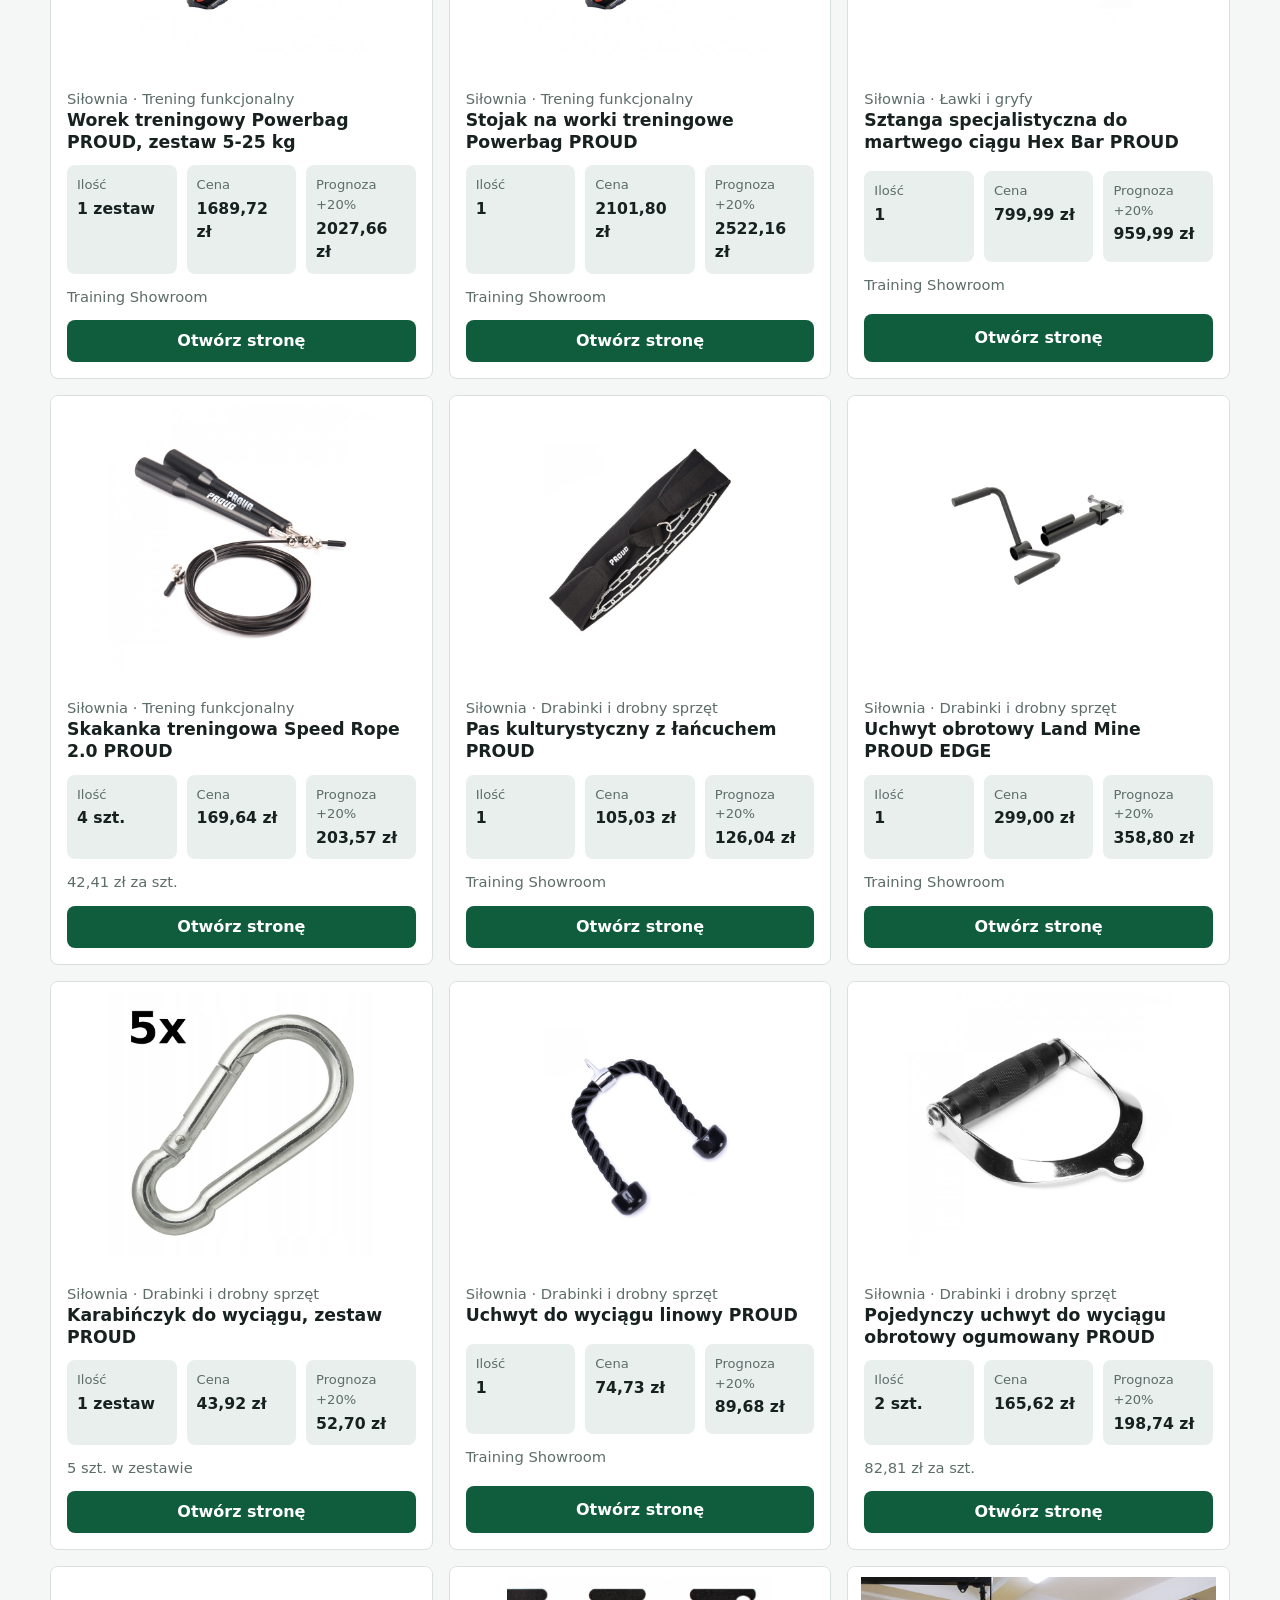
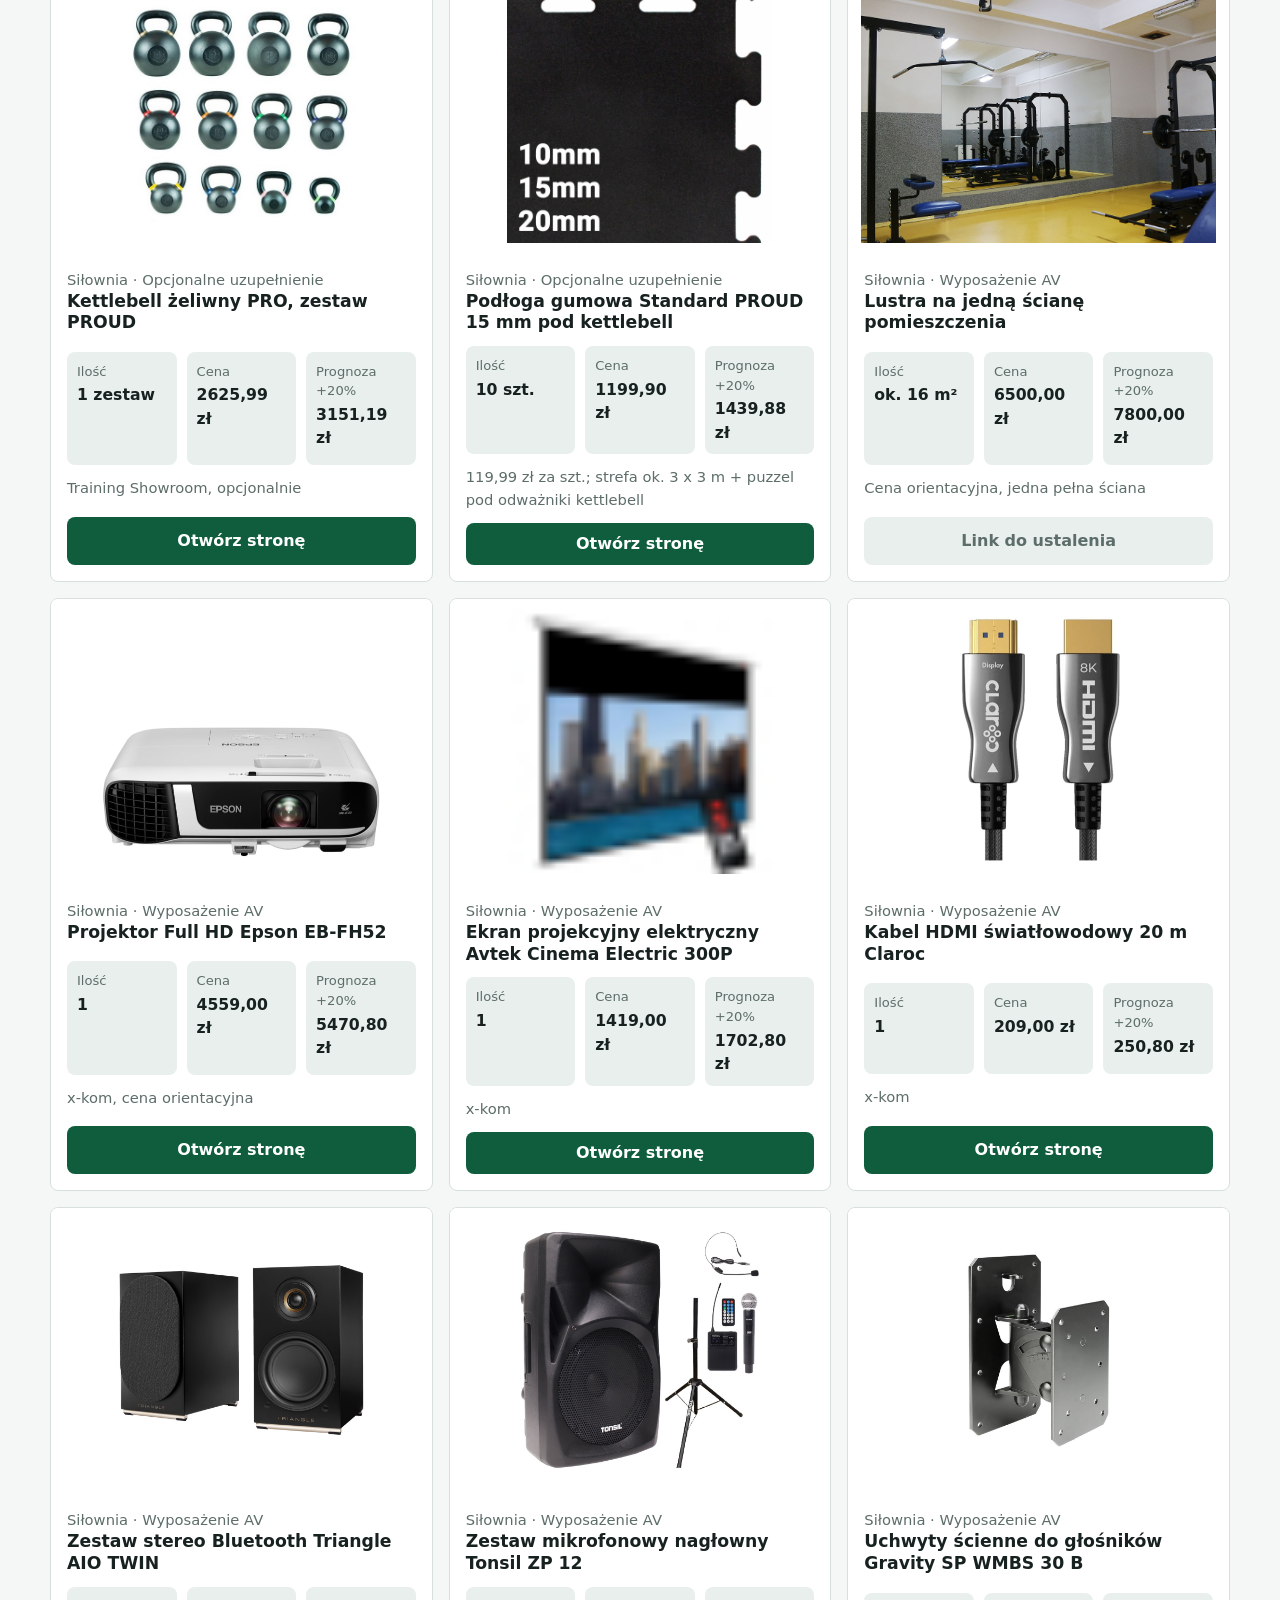
==== commit 88c170b4: "Add functional training gym accessories" ====
--- a/index.html
+++ b/index.html
@@ -45,7 +45,7 @@
       <section class="summary" aria-label="Podsumowanie założeń">
         <article>
           <span>Wyposażenie siłowni</span>
-          <strong>34 pozycje</strong>
+          <strong>43 pozycje</strong>
         </article>
         <article>
           <span>Sala korekcyjna</span>
@@ -53,11 +53,11 @@
         </article>
         <article>
           <span>Razem ceny</span>
-          <strong>246 018,16 zł</strong>
+          <strong>251 467,61 zł</strong>
         </article>
         <article>
           <span>Razem prognoza +20%</span>
-          <strong>295 221,79 zł</strong>
+          <strong>301 761,13 zł</strong>
         </article>
       </section>
 
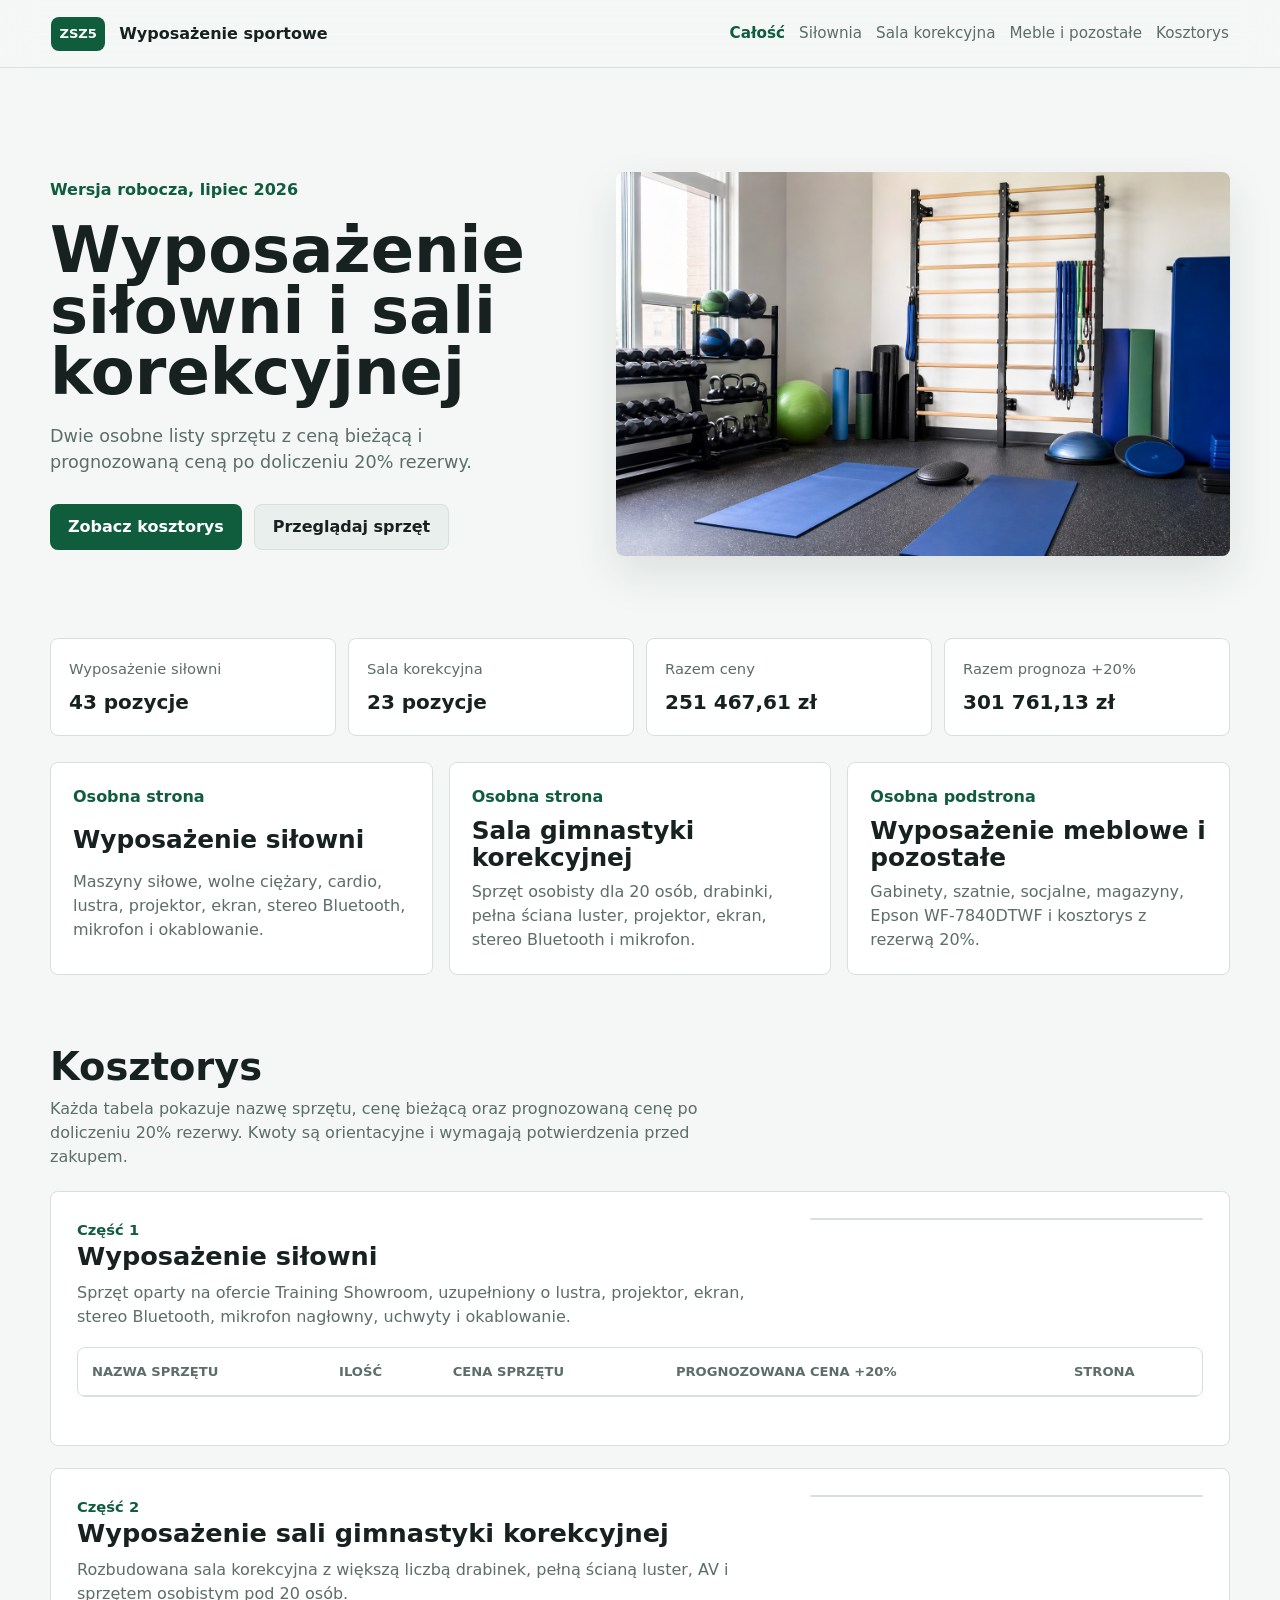
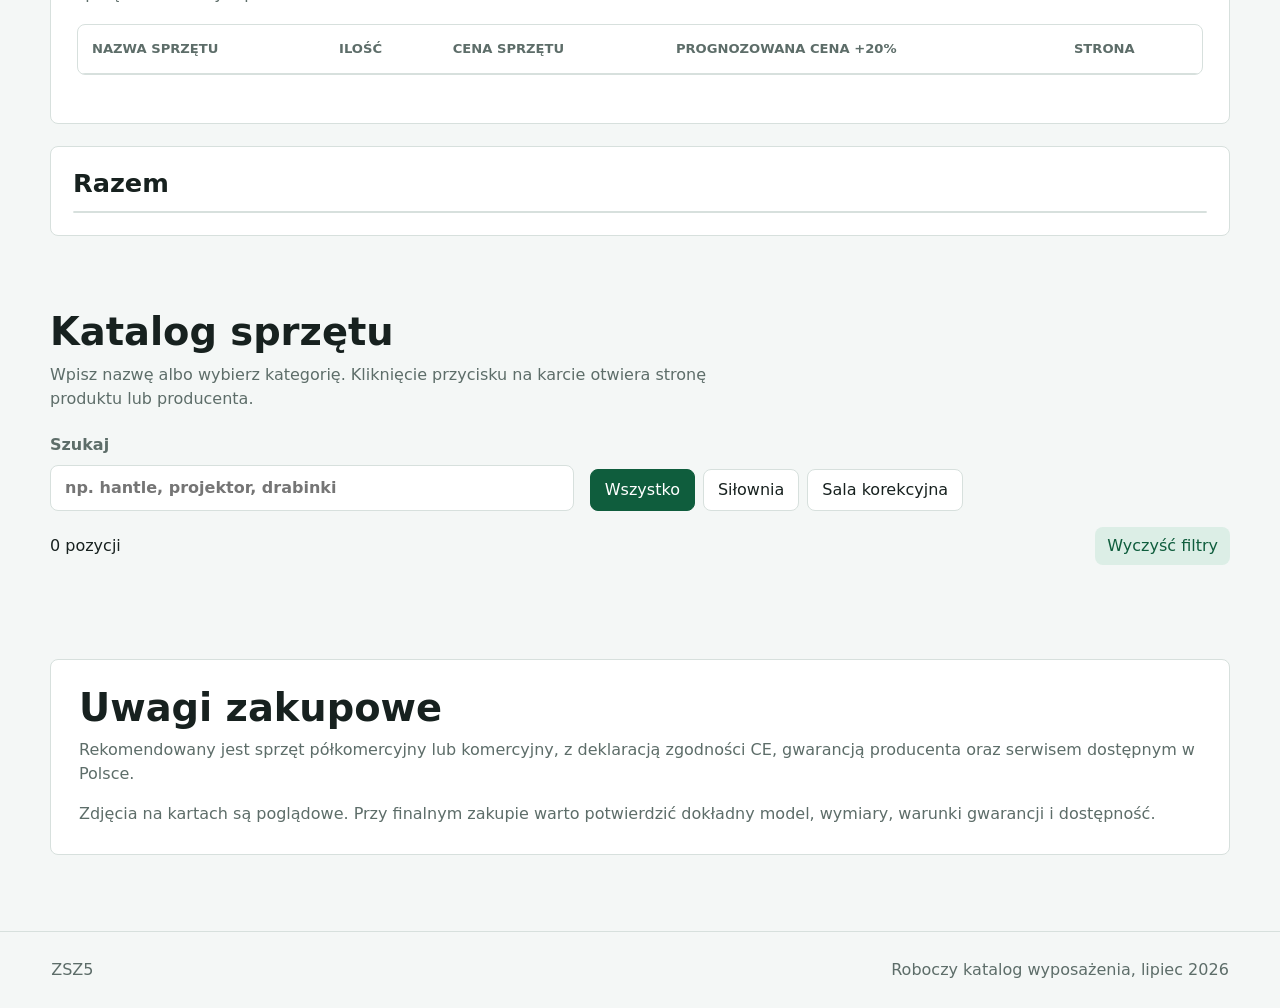
==== commit c1d680ab: "Add furniture equipment subpage" ====
--- a/index.html
+++ b/index.html
@@ -20,6 +20,7 @@
         <a class="active" href="index.html#sprzet">Całość</a>
         <a href="silownia.html">Siłownia</a>
         <a href="sala-gimnastyki.html">Sala korekcyjna</a>
+        <a href="meble.html">Meble i pozostałe</a>
         <a href="index.html#kosztorys">Kosztorys</a>
       </nav>
     </header>
@@ -61,7 +62,7 @@
         </article>
       </section>
 
-      <section class="page-links" aria-label="Osobne strony katalogu">
+      <section class="page-links home-page-links" aria-label="Osobne strony katalogu">
         <a class="page-card" href="silownia.html">
           <span>Osobna strona</span>
           <strong>Wyposażenie siłowni</strong>
@@ -71,6 +72,11 @@
           <span>Osobna strona</span>
           <strong>Sala gimnastyki korekcyjnej</strong>
           <p>Sprzęt osobisty dla 20 osób, drabinki, pełna ściana luster, projektor, ekran, stereo Bluetooth i mikrofon.</p>
+        </a>
+        <a class="page-card" href="meble.html">
+          <span>Osobna podstrona</span>
+          <strong>Wyposażenie meblowe i pozostałe</strong>
+          <p>Gabinety, szatnie, socjalne, magazyny, Epson WF-7840DTWF i kosztorys z rezerwą 20%.</p>
         </a>
       </section>
 
--- a/styles.css
+++ b/styles.css
@@ -313,6 +313,10 @@
   margin: -38px 0 72px;
 }
 
+.home-page-links {
+  grid-template-columns: repeat(3, minmax(0, 1fr));
+}
+
 .page-card {
   display: grid;
   gap: 8px;
@@ -699,6 +703,80 @@
   border-bottom: 0;
 }
 
+.room-jump {
+  grid-template-columns: repeat(4, minmax(0, 1fr));
+}
+
+.room-list {
+  display: grid;
+  gap: 22px;
+}
+
+.room-card {
+  display: grid;
+  grid-template-columns: minmax(260px, 0.42fr) minmax(0, 1fr);
+  gap: 0;
+  overflow: hidden;
+  border: 1px solid var(--line);
+  border-radius: var(--radius);
+  background: var(--surface);
+}
+
+.room-media {
+  min-height: 100%;
+  background: #ffffff;
+  border-right: 1px solid var(--line);
+}
+
+.room-media img {
+  display: block;
+  width: 100%;
+  height: 100%;
+  min-height: 260px;
+  object-fit: contain;
+  padding: 14px;
+}
+
+.room-content {
+  min-width: 0;
+  padding: clamp(18px, 3vw, 26px);
+}
+
+.room-heading {
+  display: flex;
+  align-items: flex-start;
+  justify-content: space-between;
+  gap: 16px;
+  margin-bottom: 12px;
+}
+
+.room-heading span {
+  color: var(--muted);
+  font-size: 0.92rem;
+}
+
+.room-heading h3 {
+  margin-bottom: 0;
+}
+
+.room-heading strong {
+  white-space: nowrap;
+  color: var(--accent-strong);
+  font-size: 1.25rem;
+}
+
+.room-content p {
+  color: var(--muted);
+}
+
+.room-table-wrap {
+  overflow-x: auto;
+}
+
+.room-table {
+  min-width: 720px;
+}
+
 .legacy-grid {
   margin-top: 18px;
 }
@@ -797,7 +875,8 @@
   .toolbar,
   .budget-layout,
   .cost-estimates,
-  .estimate-head {
+  .estimate-head,
+  .room-card {
     grid-template-columns: 1fr;
   }
 
@@ -811,9 +890,16 @@
 
   .summary,
   .page-links,
+  .home-page-links,
+  .room-jump,
   .price-summary,
   .equipment-grid {
     grid-template-columns: repeat(2, minmax(0, 1fr));
+  }
+
+  .room-media {
+    border-right: 0;
+    border-bottom: 1px solid var(--line);
   }
 }
 
@@ -836,6 +922,8 @@
 
   .summary,
   .page-links,
+  .home-page-links,
+  .room-jump,
   .price-summary,
   .equipment-grid,
   .budget-list {
